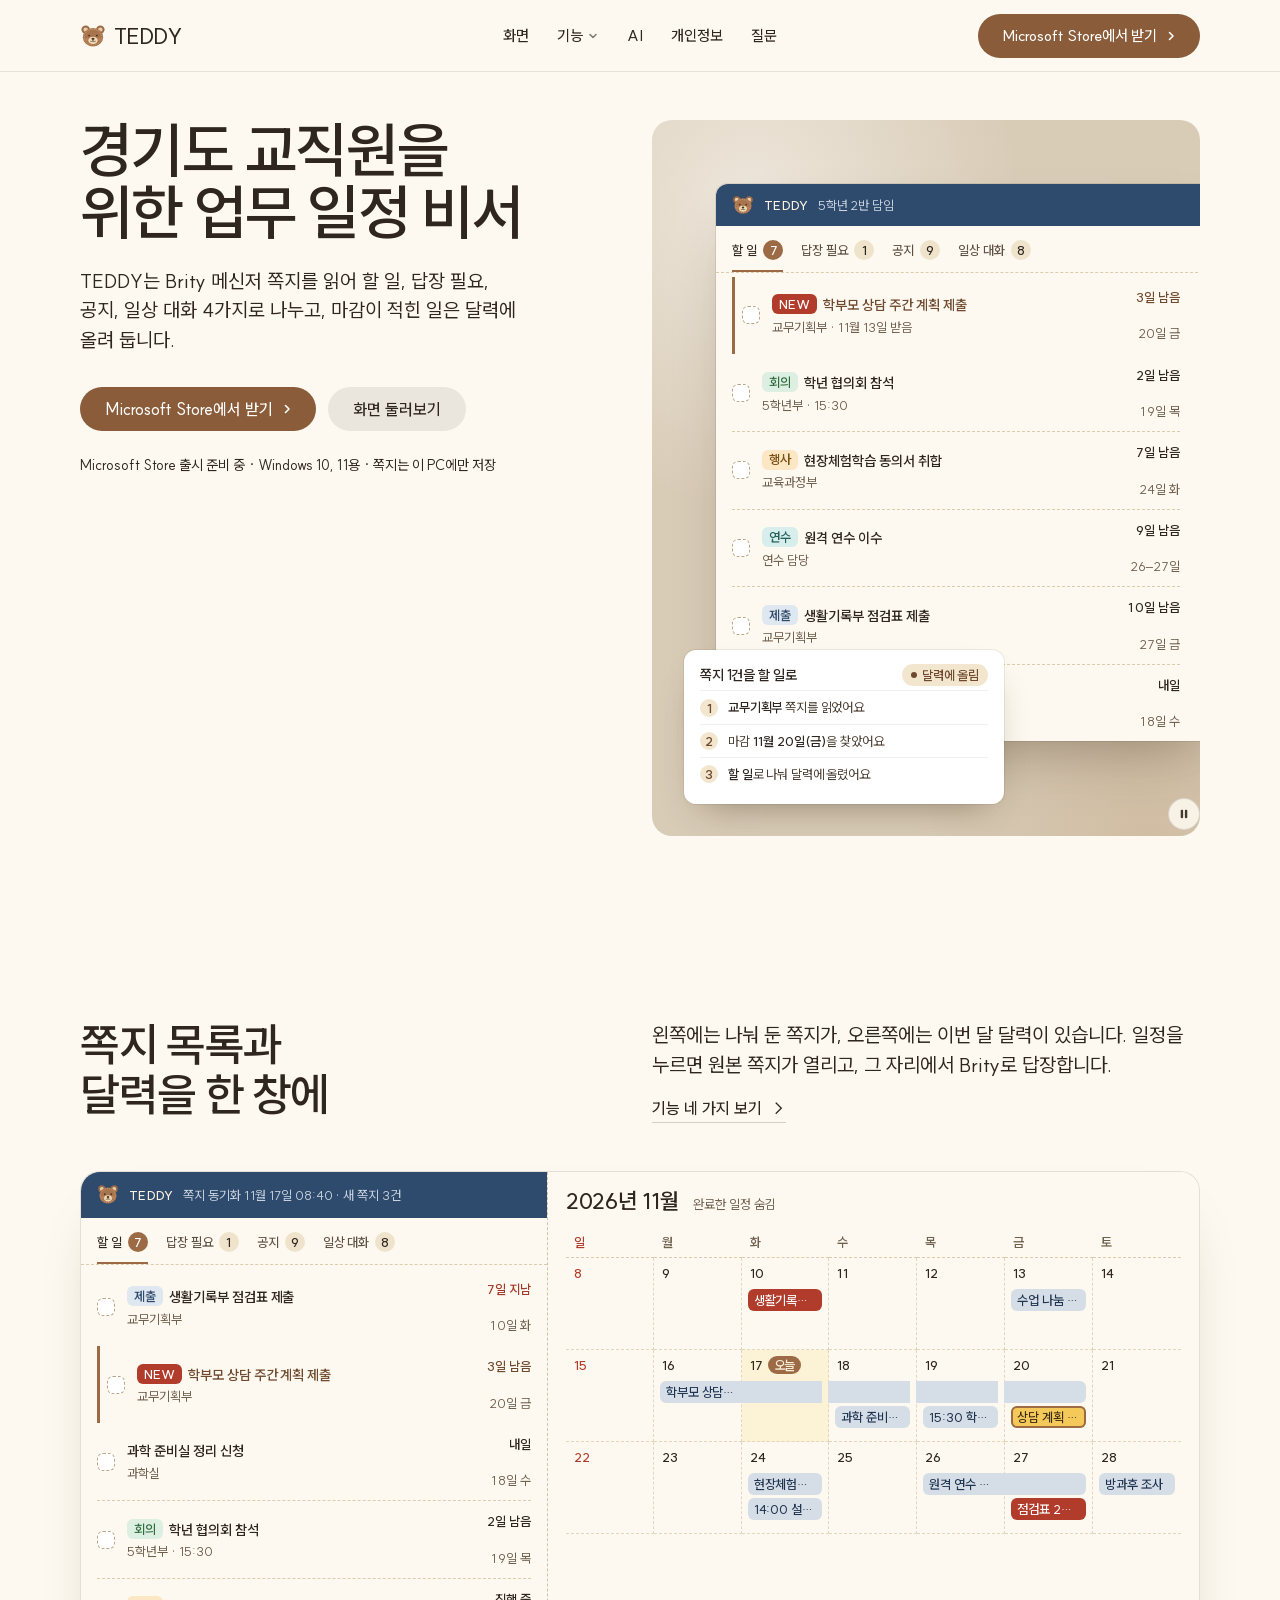
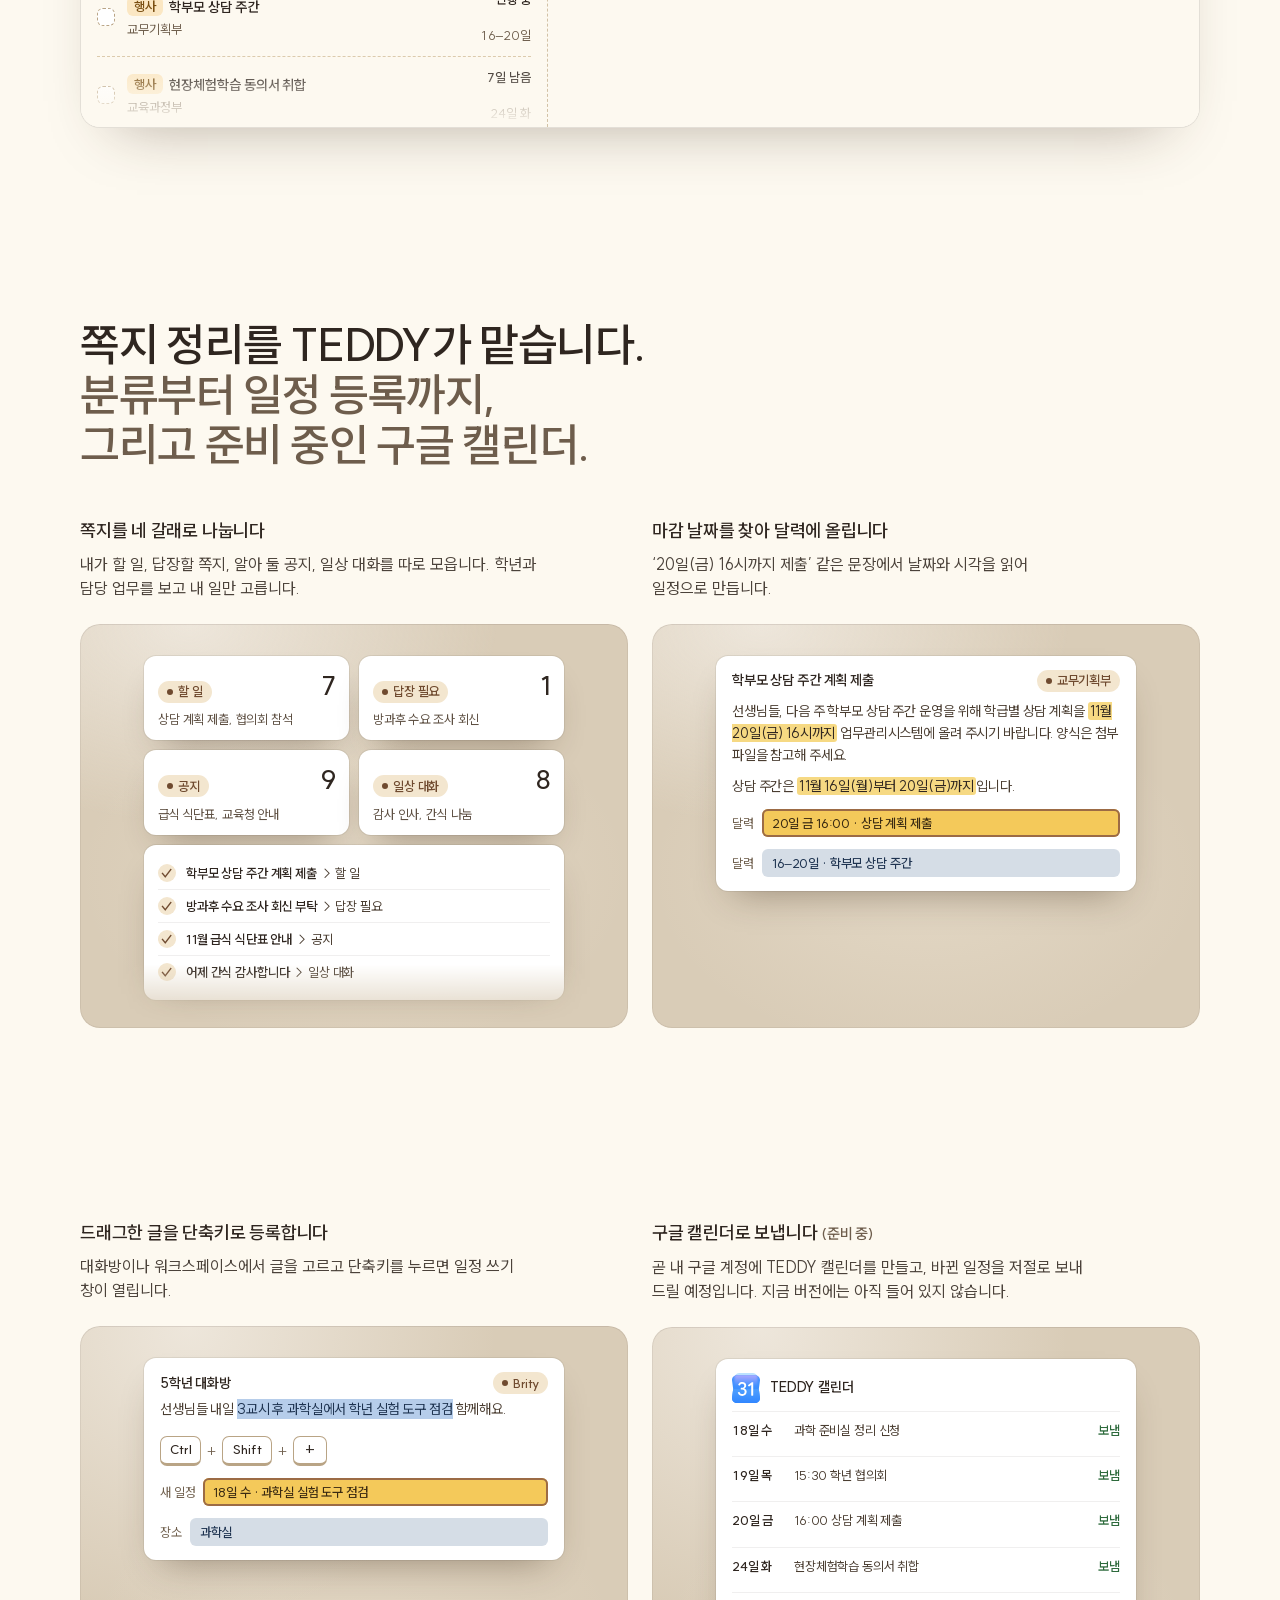
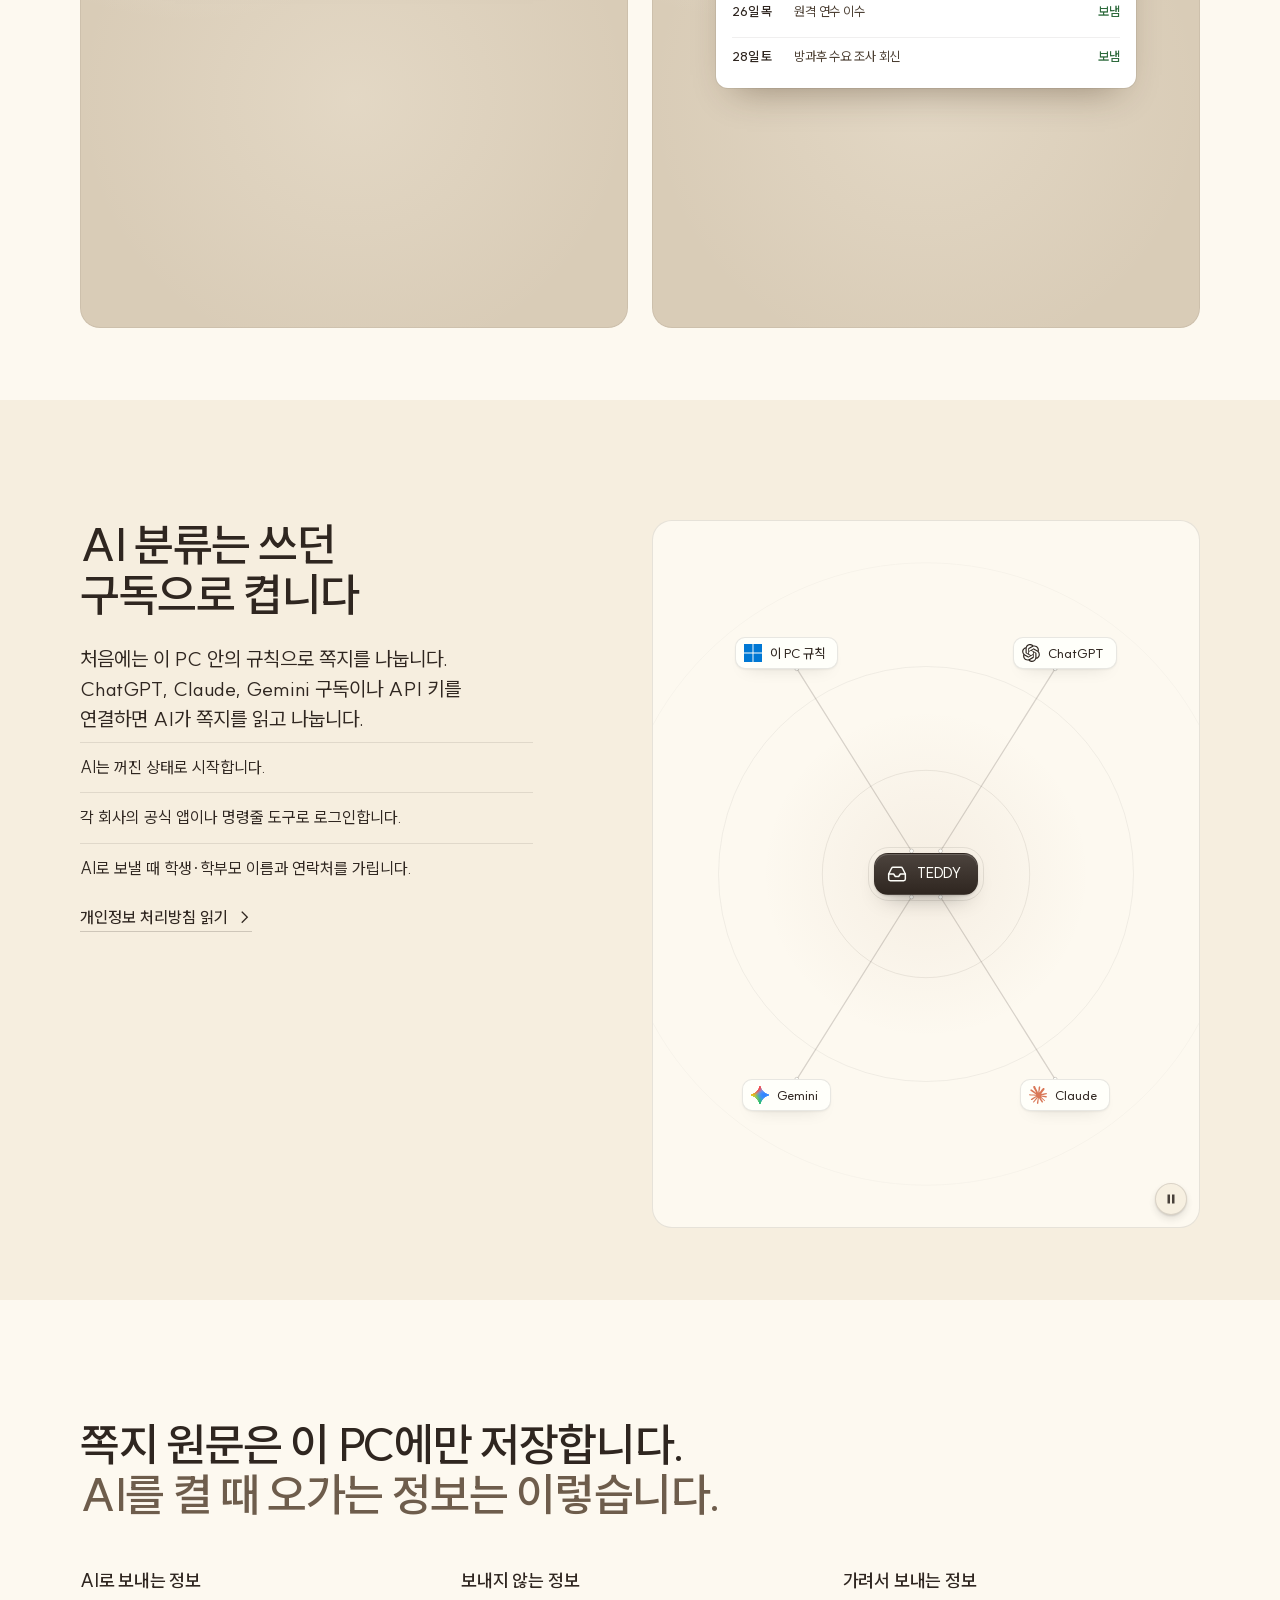
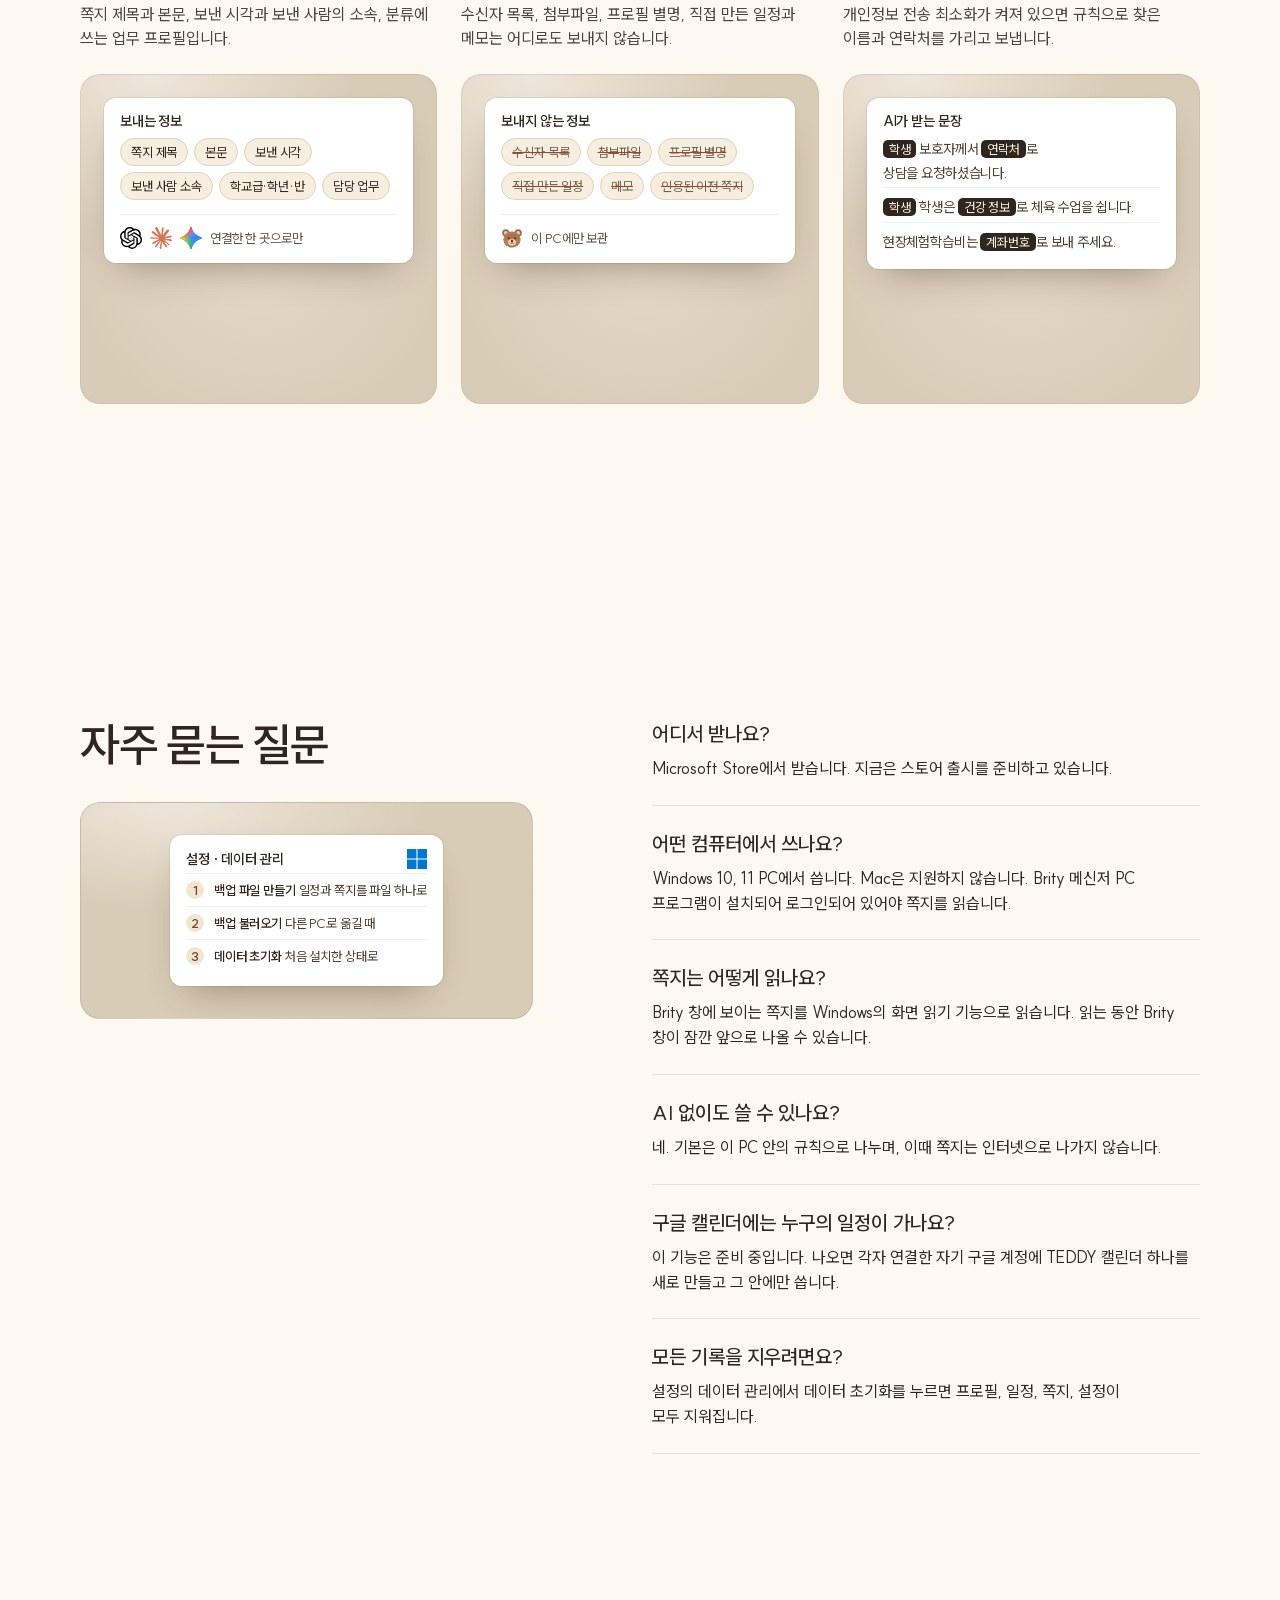
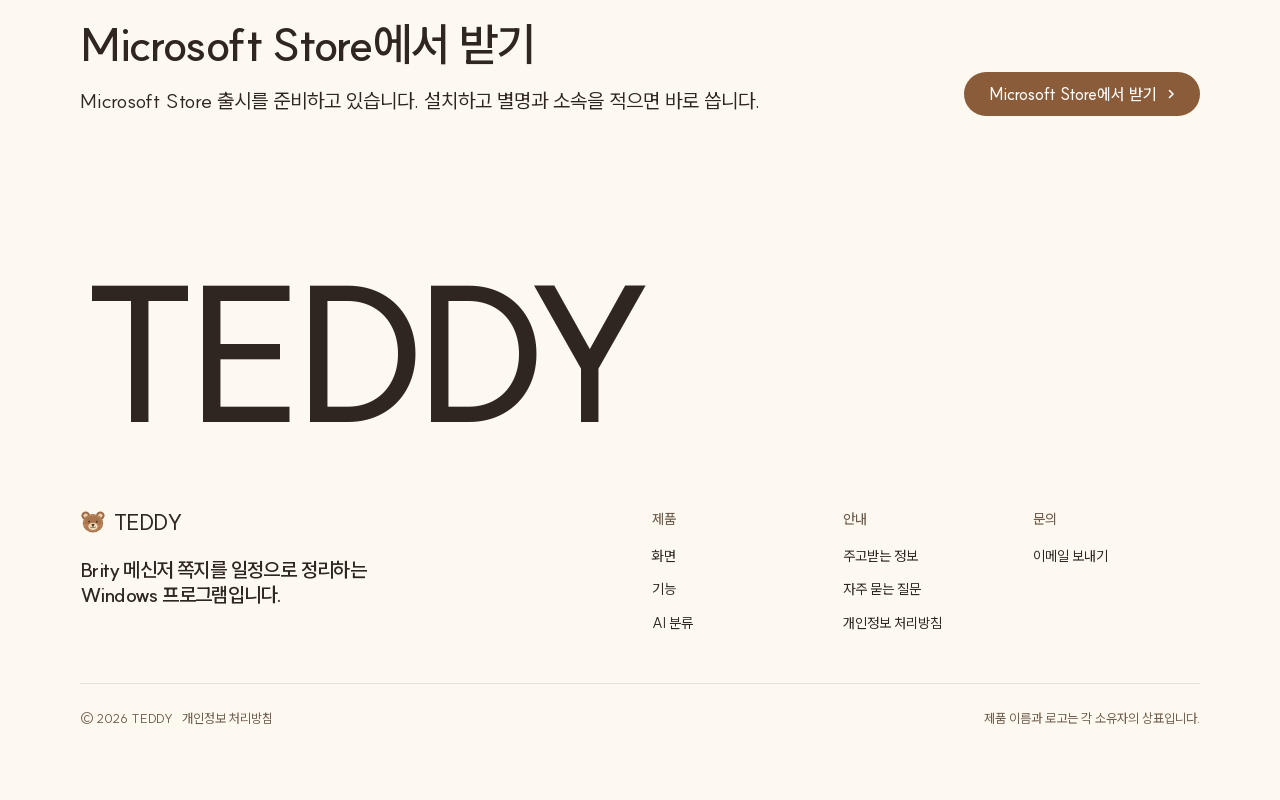
==== index.html @ d0476ce6 "공개 준비: 구글 캘린더는 준비 중으로, 문의 이메일, version.json 0.5.13 Co-Authored-By: Claude Opus 5.5 <noreply@anthropi" ====
<!doctype html>
<html lang="ko" data-type="software" data-radius="soft" data-ground="sand" data-buttons="pill" data-motion>
<head>
<meta charset="utf-8">
<meta name="viewport" content="width=device-width, initial-scale=1, viewport-fit=cover">
<title>TEDDY: 경기도 교직원을 위한 업무 일정 비서</title>
<meta name="description" content="Brity 메신저 쪽지를 읽어 할 일과 마감을 달력에 정리해 주는 Windows 프로그램입니다.">
<meta property="og:type" content="website">
<meta property="og:title" content="TEDDY: 경기도 교직원을 위한 업무 일정 비서">
<meta property="og:description" content="쪽지를 할 일, 답장 필요, 공지, 일상 대화로 나누고 마감을 달력에 올려 둡니다.">
<meta property="og:image" content="share.jpg">
<meta name="twitter:card" content="summary_large_image">
<link rel="icon" href="favicon.svg" type="image/svg+xml">
<meta name="theme-color" content="#fdf9f0">
<!-- <link rel="canonical" href="https://[TEDDY의 도메인]/"> 도메인이 정해지면 넣는다 -->
<meta name="site-kind" content="software">
<meta name="page-type" content="software">
<link rel="preload" href="fonts/SUIT-Variable.woff2" as="font" type="font/woff2" crossorigin>
<link rel="stylesheet" href="assets/system.css">
<link rel="stylesheet" href="assets/ui/cards.css">
<link rel="stylesheet" href="assets/motion/motion.css">
<link rel="stylesheet" href="assets/backgrounds/backgrounds.css">
<link rel="stylesheet" href="assets/layout/layout.css">
<link rel="stylesheet" href="assets/icons/icon.css">
<!-- 색: TEDDY 프로그램의 크림 바탕, 짙은 갈색 글자, 곰돌이 갈색 (start.mjs brand). 글꼴: 프로그램과 같은 SUIT -->
<style>
:root {
  --p-bg: #fdf9f0; --p-surface: #f6eedf; --p-ink: #2f2620; --p-muted: #6e5d4c;
  --p-accent: #9c6b45; --p-accent-ink: #ffffff; --p-action: #8a5c39; --p-action-ink: #ffffff;
  --p-inv-bg: #2f2620; --p-inv-surface: #3b322c; --p-inv-ink: #fdf9f0; --p-inv-muted: #c4b7a6;
  --p-inv-accent: #e3b98d; --p-inv-accent-ink: #2f2620; --p-inv-action: #e3b98d; --p-inv-action-ink: #2f2620;
  --font-display: "SUIT Variable", "Malgun Gothic", sans-serif;
  --font-text: "SUIT Variable", "Malgun Gothic", sans-serif;
  --font-mono: "SUIT Variable", "Malgun Gothic", sans-serif;
  --display-weight: 600;
  --display-tracking: -0.03em;
  --display-tracking-xl: -0.035em;
}
</style>
<link rel="stylesheet" href="assets/ui/base.css">
<link rel="stylesheet" href="assets/diagrams/diagram.css">
<link rel="stylesheet" href="assets/moments/line-carries-colour/moment.css">
<link rel="stylesheet" href="site.css">
<script>document.documentElement.classList.add('m-enter');setTimeout(()=>document.documentElement.classList.add('m-enter-done'),700)</script>
<script src="assets/backgrounds/backgrounds.js"></script>
<script>document.documentElement.classList.add('mo-js');setTimeout(()=>document.documentElement.classList.add('mo-safe'),2500)</script>
<link rel="modulepreload" href="assets/moments/moments.js">
<link rel="modulepreload" href="assets/moments/lib.js">
<link rel="modulepreload" href="assets/moments/line-carries-colour/moment.js">
</head>
<body>
<!-- type: software
     deal: hero collage, nav nav-centre, close close-word, footer footer-columns, rhythm surface-pairs, buttons pill,
           mark: TEDDY's own bear (the client's logo), ground sand, colours TEDDY's own (start.mjs brand)
     moments: line-carries-colour on #ai (the surface band) -->

<header class="nav nav--centre">
  <div class="wrap nav__bar">
    <a class="skip-link" href="#top">본문으로 건너뛰기</a>
    <a class="nav__logo" href="#top"><img src="bear.svg" alt="" width="30" height="28">TEDDY</a>
    <nav class="nav__links" aria-label="주 메뉴">
      <div class="nav__item"><a class="nav__link" href="#app">화면</a></div>
      <div class="nav__item">
        <a class="nav__link" href="#features">기능 <svg class="chev" viewBox="0 0 12 12" aria-hidden="true"><path d="M3 4.5l3 3 3-3" fill="none" stroke="currentColor" stroke-width="1.5" stroke-linecap="round" stroke-linejoin="round"/></svg></a>
        <div class="nav__menu">
          <div class="wrap grid">
            <div class="menu-col span-3">
              <p class="t-label">쪽지</p>
              <a href="#features">네 갈래로 나누기<span>할 일, 답장 필요, 공지, 일상 대화</span></a>
              <a href="#features">마감을 달력에<span>쪽지 속 날짜와 시각으로</span></a>
            </div>
            <div class="menu-col span-3">
              <p class="t-label">일정</p>
              <a href="#features">드래그해서 등록<span>Ctrl + Shift + + 한 번으로</span></a>
              <a href="#features">구글 캘린더로 보내기<span>준비 중인 기능이에요</span></a>
            </div>
          </div>
        </div>
      </div>
      <div class="nav__item"><a class="nav__link" href="#ai">AI</a></div>
      <div class="nav__item"><a class="nav__link" href="#privacy">개인정보</a></div>
      <div class="nav__item"><a class="nav__link" href="#faq">질문</a></div>
    </nav>
    <div class="nav__actions">
      <a class="btn btn--primary" href="https://apps.microsoft.com/search?query=TEDDY">Microsoft Store에서 받기</a>
    </div>
    <button class="nav__toggle" type="button" aria-expanded="false" aria-label="메뉴">
      <svg width="18" height="18" viewBox="0 0 18 18" aria-hidden="true"><path d="M2 5h14M2 13h14" stroke="currentColor" stroke-width="1.6" stroke-linecap="round"/></svg>
    </button>
  </div>
</header>

<main id="top">
  <section class="hero hero--collage" data-enter aria-labelledby="hero-h">
    <div class="wrap"><div class="hero-text grid hero__grid">
      <div class="hero__text span-5">
        <h1 id="hero-h">경기도 교직원을 위한 업무 일정 비서</h1>
        <p class="hero__lead">TEDDY는 Brity 메신저 쪽지를 읽어 할 일, 답장 필요, 공지, 일상 대화 4가지로 나누고, 마감이 적힌 일은 달력에 올려 둡니다.</p>
        <div class="btn-row">
          <a class="btn btn--primary" href="https://apps.microsoft.com/search?query=TEDDY">Microsoft Store에서 받기<svg class="m-arrow" viewBox="0 0 12 12" aria-hidden="true"><path class="m-arrow__stem" d="M1 6h8"/><path class="m-arrow__head" d="M4.5 2.5 8 6l-3.5 3.5"/></svg></a>
          <a class="btn btn--secondary" href="#app">화면 둘러보기</a>
        </div>
        <p class="hero__proof">Microsoft Store 출시 준비 중 · Windows 10, 11용 · 쪽지는 이 PC에만 저장</p>
      </div>
      <div class="hero__art span-6 start-7" role="img" aria-label="TEDDY의 할 일 목록: 쪽지에서 찾은 제출, 회의, 행사 일정이 마감 날짜와 함께 줄지어 있고, 쪽지 한 건이 달력에 올라간 과정이 작은 카드에 보입니다">
        <div class="ly-piece ly-piece--main t-win" aria-hidden="true">
          <div class="t-win__bar"><img width="24" height="23" src="bear.svg" alt=""><b>TEDDY</b><span>5학년 2반 담임</span></div>
          <div class="t-tabs">
            <span class="t-tab is-on">할 일 <i>7</i></span><span class="t-tab">답장 필요 <i>1</i></span><span class="t-tab">공지 <i>9</i></span><span class="t-tab">일상 대화 <i>8</i></span>
          </div>
          <div class="t-list">
            <div class="t-row is-on"><span class="t-check"></span><div><b><span class="t-tag t-tag--new">NEW</span>학부모 상담 주간 계획 제출</b><small>교무기획부 · 11월 13일 받음</small></div><span class="t-due is-soon"><b>3일 남음</b><br>20일 금</span></div>
            <div class="t-row"><span class="t-check"></span><div><b><span class="t-tag t-tag--meet">회의</span>학년 협의회 참석</b><small>5학년부 · 15:30</small></div><span class="t-due"><b>2일 남음</b><br>19일 목</span></div>
            <div class="t-row"><span class="t-check"></span><div><b><span class="t-tag t-tag--event">행사</span>현장체험학습 동의서 취합</b><small>교육과정부</small></div><span class="t-due"><b>7일 남음</b><br>24일 화</span></div>
            <div class="t-row"><span class="t-check"></span><div><b><span class="t-tag t-tag--train">연수</span>원격 연수 이수</b><small>연수 담당</small></div><span class="t-due"><b>9일 남음</b><br>26–27일</span></div>
            <div class="t-row"><span class="t-check"></span><div><b><span class="t-tag t-tag--due">제출</span>생활기록부 점검표 제출</b><small>교무기획부</small></div><span class="t-due"><b>10일 남음</b><br>27일 금</span></div>
            <div class="t-row"><span class="t-check"></span><div><b>과학 준비실 정리 신청</b><small>과학실</small></div><span class="t-due"><b>내일</b><br>18일 수</span></div>
          </div>
        </div>
        <div class="ly-piece ly-piece--note t-card" aria-hidden="true" data-ly-steps="700">
          <div class="t-card__row"><h5>쪽지 1건을 할 일로</h5><span class="t-chip" data-step data-step-at="4">달력에 올림</span></div>
          <div class="t-line" data-step><i>1</i><span><b>교무기획부</b> 쪽지를 읽었어요</span></div>
          <div class="t-line" data-step><i>2</i><span>마감 <b>11월 20일(금)</b>을 찾았어요</span></div>
          <div class="t-line" data-step><i>3</i><span><b>할 일</b>로 나눠 달력에 올렸어요</span></div>
        </div>
      </div>
    </div></div>
  </section>

  <section class="section" id="app" aria-labelledby="app-h">
    <div class="wrap">
      <div class="grid">
        <div class="span-5"><h2 id="app-h">쪽지 목록과 달력을 한 창에</h2></div>
        <div class="span-6 start-7 stack-4">
          <p class="t-lead">왼쪽에는 나눠 둔 쪽지가, 오른쪽에는 이번 달 달력이 있습니다. 일정을 누르면 원본 쪽지가 열리고, 그 자리에서 Brity로 답장합니다.</p>
          <a class="link" href="#features">기능 네 가지 보기</a>
        </div>
      </div>
      <div class="ui app fill" role="img" aria-label="TEDDY 창: 왼쪽에 할 일 목록, 오른쪽에 2026년 11월 달력과 그 위의 일정들">
        <div class="app__pane app__pane--list">
          <div class="t-win ui ui-teddy">
            <div class="t-win__bar"><img loading="lazy" width="24" height="23" src="bear.svg" alt=""><b>TEDDY</b><span>쪽지 동기화 11월 17일 08:40 · 새 쪽지 3건</span></div>
            <div class="t-tabs"><span class="t-tab is-on">할 일 <i>7</i></span><span class="t-tab">답장 필요 <i>1</i></span><span class="t-tab">공지 <i>9</i></span><span class="t-tab">일상 대화 <i>8</i></span></div>
            <div class="t-list">
              <div class="t-row"><span class="t-check"></span><div><b><span class="t-tag t-tag--due">제출</span>생활기록부 점검표 제출</b><small>교무기획부</small></div><span class="t-due is-soon"><b>7일 지남</b><br>10일 화</span></div>
              <div class="t-row is-on"><span class="t-check"></span><div><b><span class="t-tag t-tag--new">NEW</span>학부모 상담 주간 계획 제출</b><small>교무기획부</small></div><span class="t-due is-soon"><b>3일 남음</b><br>20일 금</span></div>
              <div class="t-row"><span class="t-check"></span><div><b>과학 준비실 정리 신청</b><small>과학실</small></div><span class="t-due"><b>내일</b><br>18일 수</span></div>
              <div class="t-row"><span class="t-check"></span><div><b><span class="t-tag t-tag--meet">회의</span>학년 협의회 참석</b><small>5학년부 · 15:30</small></div><span class="t-due"><b>2일 남음</b><br>19일 목</span></div>
              <div class="t-row"><span class="t-check"></span><div><b><span class="t-tag t-tag--event">행사</span>학부모 상담 주간</b><small>교무기획부</small></div><span class="t-due"><b>진행 중</b><br>16–20일</span></div>
              <div class="t-row"><span class="t-check"></span><div><b><span class="t-tag t-tag--event">행사</span>현장체험학습 동의서 취합</b><small>교육과정부</small></div><span class="t-due"><b>7일 남음</b><br>24일 화</span></div>
              <div class="t-row"><span class="t-check"></span><div><b><span class="t-tag t-tag--train">연수</span>원격 연수 이수</b><small>연수 담당</small></div><span class="t-due"><b>9일 남음</b><br>26–27일</span></div>
              <div class="t-row"><span class="t-check"></span><div><b><span class="t-tag t-tag--meet">회의</span>교육과정 설명회</b><small>교육과정부 · 14:00</small></div><span class="t-due"><b>7일 남음</b><br>24일 화</span></div>
              <div class="t-row"><span class="t-check"></span><div><b><span class="t-tag t-tag--due">제출</span>방과후 수요 조사 회신</b><small>방과후 담당</small></div><span class="t-due"><b>11일 남음</b><br>28일 토</span></div>
            </div>
          </div>
        </div>
        <div class="app__pane app__pane--open">
          <div class="t-win ui ui-teddy">
            <div class="t-cal">
              <div class="t-cal__head"><b>2026년 11월</b><span>완료한 일정 숨김</span></div>
              <div class="t-cal__dow"><span>일</span><span>월</span><span>화</span><span>수</span><span>목</span><span>금</span><span>토</span></div>
              <div class="t-cal__grid">
                <div class="sun"><span class="n">8</span></div>
                <div><span class="n">9</span></div>
                <div><span class="n">10</span><span class="t-ev t-ev--imp">생활기록부 점검표</span></div>
                <div><span class="n">11</span></div>
                <div><span class="n">12</span></div>
                <div><span class="n">13</span><span class="t-ev">수업 나눔 협의</span></div>
                <div><span class="n">14</span></div>
                <div class="sun"><span class="n">15</span></div>
                <div><span class="n">16</span><span class="t-ev t-ev--span">학부모 상담 주간</span></div>
                <div class="today"><span class="n">17</span><span class="t-ev t-ev--cont">&nbsp;</span></div>
                <div><span class="n">18</span><span class="t-ev t-ev--cont">&nbsp;</span><span class="t-ev">과학 준비실 정리</span></div>
                <div><span class="n">19</span><span class="t-ev t-ev--cont">&nbsp;</span><span class="t-ev">15:30 학년 협의회</span></div>
                <div><span class="n">20</span><span class="t-ev t-ev--end">&nbsp;</span><span class="t-ev t-ev--sel">상담 계획 제출</span></div>
                <div><span class="n">21</span></div>
                <div class="sun"><span class="n">22</span></div>
                <div><span class="n">23</span></div>
                <div><span class="n">24</span><span class="t-ev">현장체험학습 동의서</span><span class="t-ev">14:00 설명회</span></div>
                <div><span class="n">25</span></div>
                <div><span class="n">26</span><span class="t-ev t-ev--span">원격 연수 이수</span></div>
                <div><span class="n">27</span><span class="t-ev t-ev--end">&nbsp;</span><span class="t-ev t-ev--imp">점검표 2차 제출</span></div>
                <div><span class="n">28</span><span class="t-ev">방과후 조사</span></div>
                
              </div>
            </div>
          </div>
        </div>
      </div>
    </div>
  </section>

  <section class="section g2" id="features" aria-labelledby="features-h">
    <div class="wrap">
      <div class="group">
        <div class="section-head">
          <h2 id="features-h">쪽지 정리를 TEDDY가 맡습니다. <span class="muted">분류부터 일정 등록까지, 그리고 준비 중인 구글 캘린더.</span></h2>
        </div>
        <div class="grid">
          <article class="card card--row card--open span-6 m-nolift">
            <h3>쪽지를 네 갈래로 나눕니다</h3>
            <p>내가 할 일, 답장할 쪽지, 알아 둘 공지, 일상 대화를 따로 모읍니다. 학년과 담당 업무를 보고 내 일만 고릅니다.</p>
            <div class="panel" role="img" aria-label="할 일 7건, 답장 필요 1건, 공지 9건, 일상 대화 8건으로 나뉜 쪽지">
              <div class="stage stage--fade-b"><div class="at-rise fit" aria-hidden="true">
                <div class="f-sort ui ui-teddy">
                  <div class="t-card"><div class="f-count"><span class="t-chip">할 일</span><b>7</b></div><p>상담 계획 제출, 협의회 참석</p></div>
                  <div class="t-card"><div class="f-count"><span class="t-chip">답장 필요</span><b>1</b></div><p>방과후 수요 조사 회신</p></div>
                  <div class="t-card"><div class="f-count"><span class="t-chip">공지</span><b>9</b></div><p>급식 식단표, 교육청 안내</p></div>
                  <div class="t-card"><div class="f-count"><span class="t-chip">일상 대화</span><b>8</b></div><p>감사 인사, 간식 나눔</p></div>
                  <div class="t-card f-wide"><div class="t-line"><i>✓</i><span><b>학부모 상담 주간 계획 제출</b> → 할 일</span></div><div class="t-line"><i>✓</i><span><b>방과후 수요 조사 회신 부탁</b> → 답장 필요</span></div><div class="t-line"><i>✓</i><span><b>11월 급식 식단표 안내</b> → 공지</span></div><div class="t-line"><i>✓</i><span><b>어제 간식 감사합니다</b> → 일상 대화</span></div></div>
                </div>
              </div></div>
            </div>
          </article>
          <article class="card card--row card--open span-6 m-nolift">
            <h3>마감 날짜를 찾아 달력에 올립니다</h3>
            <p>‘20일(금) 16시까지 제출’ 같은 문장에서 날짜와 시각을 읽어 일정으로 만듭니다.</p>
            <div class="panel" role="img" aria-label="쪽지 속 '11월 20일(금) 16시까지'가 표시되고, 같은 날짜의 일정으로 달력에 올라간 모습">
              <div class="stage stage--fade-b"><div class="at-rise fit" aria-hidden="true">
                <div class="t-card f-msg ui ui-teddy">
                  <div class="t-card__row"><h5>학부모 상담 주간 계획 제출</h5><span class="t-chip">교무기획부</span></div>
                  <p>선생님들, 다음 주 학부모 상담 주간 운영을 위해 학급별 상담 계획을 <mark>11월 20일(금) 16시까지</mark> 업무관리시스템에 올려 주시기 바랍니다. 양식은 첨부 파일을 참고해 주세요.</p>
                  <p>상담 주간은 <mark>11월 16일(월)부터 20일(금)까지</mark>입니다.</p>
                  <div class="f-arrow"><span>달력</span><span class="t-ev t-ev--sel">20일 금 16:00 · 상담 계획 제출</span></div>
                  <div class="f-arrow"><span>달력</span><span class="t-ev">16–20일 · 학부모 상담 주간</span></div>
                </div>
              </div></div>
            </div>
          </article>
        </div>
      </div>
      <div class="grid">
        <article class="card card--row card--open span-6 m-nolift">
          <h3>드래그한 글을 단축키로 등록합니다</h3>
          <p>대화방이나 워크스페이스에서 글을 고르고 단축키를 누르면 일정 쓰기 창이 열립니다.</p>
          <div class="panel" role="img" aria-label="Brity 대화방의 글을 드래그한 뒤 Ctrl, Shift, 더하기 키를 누르는 모습">
            <div class="stage stage--fade-b"><div class="at-rise fit" aria-hidden="true">
              <div class="t-card ui ui-teddy">
                <div class="t-card__row"><h5>5학년 대화방</h5><span class="t-chip">Brity</span></div>
                <p class="f-sel">선생님들 내일 <span>3교시 후 과학실에서 학년 실험 도구 점검</span> 함께해요.</p>
                <div class="f-keys"><kbd>Ctrl</kbd>+<kbd>Shift</kbd>+<kbd>+</kbd></div>
                <div class="f-arrow"><span>새 일정</span><span class="t-ev t-ev--sel">18일 수 · 과학실 실험 도구 점검</span></div>
                <div class="f-arrow"><span>장소</span><span class="t-ev">과학실</span></div>
              </div>
            </div></div>
          </div>
        </article>
        <article class="card card--row card--open span-6 m-nolift">
          <h3>구글 캘린더로 보냅니다 <small class="muted">(준비 중)</small></h3>
          <p>곧 내 구글 계정에 TEDDY 캘린더를 만들고, 바뀐 일정을 저절로 보내 드릴 예정입니다. 지금 버전에는 아직 들어 있지 않습니다.</p>
          <div class="panel" role="img" aria-label="구글 캘린더의 TEDDY 캘린더로 일정 세 건이 보내진 모습">
            <div class="stage stage--fade-b"><div class="at-rise fit" aria-hidden="true">
              <div class="t-card f-gcal ui ui-teddy">
                <div class="f-gcal__head"><img loading="lazy" width="24" height="24" data-icon="google-calendar" src="assets/icons/google-calendar.svg" alt=""><b>TEDDY 캘린더</b></div>
                <div class="f-gcal__ev"><time>18일 수</time><span>과학 준비실 정리 신청</span><em>보냄</em></div>
                <div class="f-gcal__ev"><time>19일 목</time><span>15:30 학년 협의회</span><em>보냄</em></div>
                <div class="f-gcal__ev"><time>20일 금</time><span>16:00 상담 계획 제출</span><em>보냄</em></div>
                <div class="f-gcal__ev"><time>24일 화</time><span>현장체험학습 동의서 취합</span><em>보냄</em></div>
                <div class="f-gcal__ev"><time>26일 목</time><span>원격 연수 이수</span><em>보냄</em></div>
                <div class="f-gcal__ev"><time>28일 토</time><span>방과후 수요 조사 회신</span><em>보냄</em></div>
              </div>
            </div></div>
          </div>
        </article>
      </div>
    </div>
  </section>

  <section class="section ground-surface" id="ai" data-moment="line-carries-colour" data-moment-opts='{"from": "base"}' aria-labelledby="ai-h">
    <div class="wrap">
      <div class="grid">
        <div class="span-5 stack-5">
          <h2 id="ai-h">AI 분류는 쓰던 구독으로 켭니다</h2>
          <p class="t-lead">처음에는 이 PC 안의 규칙으로 쪽지를 나눕니다. ChatGPT, Claude, Gemini 구독이나 API 키를 연결하면 AI가 쪽지를 읽고 나눕니다.</p>
          <ul class="ai-facts">
            <li>AI는 꺼진 상태로 시작합니다.</li>
            <li>각 회사의 공식 앱이나 명령줄 도구로 로그인합니다.</li>
            <li>AI로 보낼 때 학생·학부모 이름과 연락처를 가립니다.</li>
          </ul>
          <a class="link" href="privacy.html">개인정보 처리방침 읽기</a>
        </div>
        <div class="frame frame--split span-6 start-7" data-visual>
          <div class="dg" data-diagram><script type="application/json">{"layout": "hub", "alt": "TEDDY가 ChatGPT, Claude, Gemini 가운데 연결한 곳으로 쪽지를 보내 분류하고, 연결이 없으면 이 PC의 규칙으로 분류합니다.", "center": {"label": "TEDDY", "icon": "ui:inbox"}, "spokes": [{"label": "ChatGPT", "icon": "openai"}, {"label": "Claude", "icon": "claude"}, {"label": "Gemini", "icon": "gemini"}, {"label": "이 PC 규칙", "icon": "windows"}]}</script></div>
        </div>
      </div>
    </div>
  </section>

  <section class="section" id="privacy" aria-labelledby="privacy-h">
    <div class="wrap">
      <div class="section-head">
        <h2 id="privacy-h">쪽지 원문은 이 PC에만 저장합니다. <span class="muted">AI를 켤 때 오가는 정보는 이렇습니다.</span></h2>
      </div>
      <div class="grid">
        <article class="card card--row card--open span-4 m-nolift">
          <h3>AI로 보내는 정보</h3>
          <p>쪽지 제목과 본문, 보낸 시각과 보낸 사람의 소속, 분류에 쓰는 업무 프로필입니다.</p>
          <div class="panel" role="img" aria-label="AI로 보내는 정보: 쪽지 제목, 본문, 보낸 시각, 소속, 업무 프로필">
            <div class="stage stage--fade-b"><div class="at-rise fit" aria-hidden="true">
              <div class="t-card ui ui-teddy"><h5>보내는 정보</h5><div class="p-chips"><span>쪽지 제목</span><span>본문</span><span>보낸 시각</span><span>보낸 사람 소속</span><span>학교급·학년·반</span><span>담당 업무</span></div>
                <div class="p-dest"><img loading="lazy" width="24" height="24" data-icon="openai" src="assets/icons/openai.svg" alt=""><img loading="lazy" width="24" height="24" data-icon="claude" src="assets/icons/claude.svg" alt=""><img loading="lazy" width="24" height="24" data-icon="gemini" src="assets/icons/gemini.svg" alt=""><span>연결한 한 곳으로만</span></div></div>
            </div></div>
          </div>
        </article>
        <article class="card card--row card--open span-4 m-nolift">
          <h3>보내지 않는 정보</h3>
          <p>수신자 목록, 첨부파일, 프로필 별명, 직접 만든 일정과 메모는 어디로도 보내지 않습니다.</p>
          <div class="panel" role="img" aria-label="보내지 않는 정보: 수신자 목록, 첨부파일, 별명, 직접 만든 일정과 메모">
            <div class="stage stage--fade-b"><div class="at-rise fit" aria-hidden="true">
              <div class="t-card ui ui-teddy"><h5>보내지 않는 정보</h5><div class="p-chips p-chips--no"><span>수신자 목록</span><span>첨부파일</span><span>프로필 별명</span><span>직접 만든 일정</span><span>메모</span><span>인용된 이전 쪽지</span></div>
                <div class="p-dest"><img loading="lazy" width="24" height="23" src="bear.svg" alt=""><span>이 PC에만 보관</span></div></div>
            </div></div>
          </div>
        </article>
        <article class="card card--row card--open span-4 m-nolift">
          <h3>가려서 보내는 정보</h3>
          <p>개인정보 전송 최소화가 켜져 있으면 규칙으로 찾은 이름과 연락처를 가리고 보냅니다.</p>
          <div class="panel" role="img" aria-label="가린 예: 학생 이름과 전화번호가 가려진 문장">
            <div class="stage stage--fade-b"><div class="at-rise fit" aria-hidden="true">
              <div class="t-card ui ui-teddy"><h5>AI가 받는 문장</h5><p class="p-mask"><s>학생</s> 보호자께서 <s>연락처</s>로 상담을 요청하셨습니다.</p><p class="p-mask"><s>학생</s> 학생은 <s>건강 정보</s>로 체육 수업을 쉽니다.</p><p class="p-mask">현장체험학습비는 <s>계좌번호</s>로 보내 주세요.</p></div>
            </div></div>
          </div>
        </article>
      </div>
    </div>
  </section>

  <section class="section" id="faq" aria-labelledby="faq-h">
    <div class="wrap">
      <div class="grid">
        <div class="span-5 stack-6">
          <h2 id="faq-h">자주 묻는 질문</h2>
          <div class="frame faq__art" role="img" aria-label="TEDDY 설정의 데이터 관리 화면: 백업 파일 만들기, 백업 불러오기, 데이터 초기화">
            <div class="t-card faq__card ui ui-teddy" aria-hidden="true">
              <div class="t-card__row"><h5>설정 · 데이터 관리</h5><img loading="lazy" src="assets/icons/windows.svg" alt="" width="20" height="20"></div>
              <div class="t-line"><i>1</i><span><b>백업 파일 만들기</b> 일정과 쪽지를 파일 하나로</span></div>
              <div class="t-line"><i>2</i><span><b>백업 불러오기</b> 다른 PC로 옮길 때</span></div>
              <div class="t-line"><i>3</i><span><b>데이터 초기화</b> 처음 설치한 상태로</span></div>
            </div>
          </div>
        </div>
        <div class="faq span-6 start-7">
          <div class="faq__item"><h3>어디서 받나요?</h3><p>Microsoft Store에서 받습니다. 지금은 스토어 출시를 준비하고 있습니다.</p></div>
          <div class="faq__item"><h3>어떤 컴퓨터에서 쓰나요?</h3><p>Windows 10, 11 PC에서 씁니다. Mac은 지원하지 않습니다. Brity 메신저 PC 프로그램이 설치되어 로그인되어 있어야 쪽지를 읽습니다.</p></div>
          <div class="faq__item"><h3>쪽지는 어떻게 읽나요?</h3><p>Brity 창에 보이는 쪽지를 Windows의 화면 읽기 기능으로 읽습니다. 읽는 동안 Brity 창이 잠깐 앞으로 나올 수 있습니다.</p></div>
          <div class="faq__item"><h3>AI 없이도 쓸 수 있나요?</h3><p>네. 기본은 이 PC 안의 규칙으로 나누며, 이때 쪽지는 인터넷으로 나가지 않습니다.</p></div>
          <div class="faq__item"><h3>구글 캘린더에는 누구의 일정이 가나요?</h3><p>이 기능은 준비 중입니다. 나오면 각자 연결한 자기 구글 계정에 TEDDY 캘린더 하나를 새로 만들고 그 안에만 씁니다.</p></div>
          <div class="faq__item"><h3>모든 기록을 지우려면요?</h3><p>설정의 데이터 관리에서 데이터 초기화를 누르면 프로필, 일정, 쪽지, 설정이 모두 지워집니다.</p></div>
        </div>
      </div>
    </div>
  </section>
</main>

<footer class="footer closing g2m" id="contact" aria-labelledby="close-h">
  <div class="wrap">
    <div class="closing__cta close--word">
      <div class="section-head--split">
        <div><h2 id="close-h">Microsoft Store에서 받기</h2><p class="t-lead">Microsoft Store 출시를 준비하고 있습니다. 설치하고 별명과 소속을 적으면 바로 씁니다.</p></div>
        <a class="btn btn--primary" href="https://apps.microsoft.com/search?query=TEDDY">Microsoft Store에서 받기<svg class="m-arrow" viewBox="0 0 12 12" aria-hidden="true"><path class="m-arrow__stem" d="M1 6h8"/><path class="m-arrow__head" d="M4.5 2.5 8 6l-3.5 3.5"/></svg></a>
      </div>
      <p class="close__word" aria-hidden="true">TEDDY</p>
    </div>
    <div class="closing__links">
      <div class="grid">
        <div class="span-4 stack-4">
          <a class="nav__logo" href="#top"><img loading="lazy" src="bear.svg" alt="" width="30" height="28">TEDDY</a>
          <p class="footer__lede">Brity 메신저 쪽지를 일정으로 정리하는 Windows 프로그램입니다.</p>
        </div>
        <div class="span-2 start-7 footer__col"><h3>제품</h3><ul><li><a href="#app">화면</a></li><li><a href="#features">기능</a></li><li><a href="#ai">AI 분류</a></li></ul></div>
        <div class="span-2 footer__col"><h3>안내</h3><ul><li><a href="#privacy">주고받는 정보</a></li><li><a href="#faq">자주 묻는 질문</a></li><li><a href="privacy.html">개인정보 처리방침</a></li></ul></div>
        <div class="span-2 footer__col"><h3>문의</h3><ul><li><a href="mailto:shinslab8@gmail.com">이메일 보내기</a></li></ul></div>
      </div>
      <div class="footer__legal">
        <span>&copy; 2026 TEDDY &nbsp; <a href="privacy.html">개인정보 처리방침</a></span>
        <span>제품 이름과 로고는 각 소유자의 상표입니다.</span>
      </div>
    </div>
  </div>
</footer>

<nav class="actionbar" aria-label="빠른 실행">
  <a class="btn btn--primary" href="https://apps.microsoft.com/search?query=TEDDY">Microsoft Store에서 받기</a>
</nav>

<script type="module" src="assets/system.js"></script>
<script type="module" src="assets/motion/motion.js"></script>
<script type="module" src="assets/layout/layout.js"></script>
<script type="module" src="assets/diagrams/mount.js"></script>
</body>
</html>
---- assets/system.css ----
/*
  taste-skill system.css - the one system for the page. Link it first, then assets/ui/cards.css (the
  feature card, its panel and the fragment placements), then set the palette (--p-*), the fonts and
  the radius set on :root in the page (node scripts/start.mjs prints that block).
  Do not add a second grid, spacing scale, type scale, radius scale, button or card style.
*/

/* ---------------------------------------------------------------- tokens */
:root {
  /* palette (hex only; fx.js reads --bg --surface --ink --muted --accent --accent-ink) */
  --p-bg: #ffffff;
  --p-surface: #f4f4f4;
  --p-ink: #111111;
  --p-muted: #6b6b6b;
  --p-accent: #1a4be0;
  --p-accent-ink: #ffffff;
  --p-action: #1a4be0;      /* buttons, links, focus: the accent, or the ink when the accent is too pale */
  --p-action-ink: #ffffff;
  --p-inv-bg: #111111;
  --p-inv-surface: #1c1c1c;
  --p-inv-ink: #f4f4f4;
  --p-inv-muted: #a3a3a3;
  --p-inv-accent: #ffffff;
  --p-inv-accent-ink: #111111;
  --p-inv-action: #ffffff;
  --p-inv-action-ink: #111111;
  /* the lit ground behind UI and in the closing band (references/cards.md), one per page, tech pages only
     (none on kind other, which is flat): <html data-ground="sand|sky|sage|painting">. system.js gives it to every ground
     that holds UI, on light and dark pages alike; --hue on one panel changes only its accent */
  --ground-bg: #d9ccb7; --ground-surface: #e9e0d2; --ground-ink: #2a2622; --ground-muted: #5a534a; --ground-accent: #a8794a;

  /* fonts */
  --font-display: system-ui, -apple-system, "Segoe UI", sans-serif;
  --font-text: system-ui, -apple-system, "Segoe UI", sans-serif;
  --font-mono: ui-monospace, "SFMono-Regular", Menlo, Consolas, monospace;
  --display-weight: 400;    /* headlines 400; 500 on a tech page (software, gaming, hardware) */
  --display-tracking: -0.025em;

  /* the page rhythm (references/layout-v4.md): one section per screen. The header is fixed and
     --nav tall; every section is padded --padt above and --padb (plus the phone action bar, --bar)
     below, and is exactly one or two screens tall (--h: 1 or 2; --hm on a phone). The hero's words
     start --hgap under the header and its content ends --hpadb above the fold. */
  --nav: 72px;
  --padt: 120px;
  --padb: 72px;
  --hgap: 48px;
  --hpadb: 64px;
  --bar: 0px;
  /* grid: one .wrap (alias .container) for the header, every section and the footer, the same
     --gut on both sides: 1280 wide at x 80-1360 at 1440, 342 at x 24-366 at 390 */
  --container: 1280px;
  --gut: 80px;
  --pad: var(--gut);
  --gutter: 24px;

  /* spacing: 4/8 scale */
  --s-1: 4px;  --s-2: 8px;  --s-3: 12px; --s-4: 16px; --s-5: 24px;
  --s-6: 32px; --s-7: 48px; --s-8: 64px; --s-9: 96px; --s-10: 128px;
  --section: 40px;      /* only a .section outside main (the kit's demo pages); every main > section and
                           footer.closing take --padt and --padb */
  --section-band: 56px; /* the same for an older footer outside footer.closing */
  --head-gap: 48px;     /* the one heading-to-content gap, 32 on a phone (layout.css reads it as --ly-head-gap) */
  --card-pad: 16px;     /* card padding (cards.css sets its own for cards with a panel) */
  --card-gap: 16px;     /* gap between cards */

  /* type scale (the only sizes on the page) */
  --t-label: 13px;
  --t-small: 14px;
  --t-body: 16px;
  --t-lead: 18px;
  --t-card: 18px;
  --t-h3: 24px;
  /* straight lines from the phone size at 390 to the desktop size at 1440 (system.md's table) */
  --t-h2: clamp(30px, 1.72vw + 23.3px, 48px);
  --t-h1: clamp(38px, 3.24vw + 25.4px, 72px);
  /* a big number stays a step under the h2 (VI-11): 38 at 1440, 28 at 390, so it never reads as a
     section heading; a stats row and a price set their own, smaller still */
  --t-stat: clamp(28px, .952vw + 24.29px, 38px);

  /* radius: one scale (soft by default; data-radius on <html> switches it) */
  --r-sm: 8px;  --r-md: 12px; --r-lg: 20px; --r-btn: 8px;

  /* controls (fixed here; a page never adds its own) */
  --btn-h: 44px;
  --btn-h-sm: 36px;
  --nav-h: var(--nav);  /* the older name, kept for the kit's files */
  --icon: 16px;         /* small icons: socials, menu chevrons, mono brand marks */

  /* motion: the one UI ease-out (motion.css --m-ease and ui/base.css --u-ease read it; references/motion.md) */
  --ease: cubic-bezier(.2, .8, .2, 1);
  --dur: 180ms;
}
html[data-radius="sharp"] { --r-sm: 4px; --r-md: 6px;  --r-lg: 8px;  --r-btn: 4px; }
html[data-radius="soft"]  { --r-sm: 8px; --r-md: 12px; --r-lg: 20px; --r-btn: 8px; }
html[data-radius="round"] { --r-sm: 10px; --r-md: 16px; --r-lg: 24px; --r-btn: 999px; }
/* the four lit grounds (references/cards.md); sand is the default above. painting goes with
   painterly-landscape (x.ai's daylight sky over olive hills) */
html[data-ground="sky"]      { --ground-bg: #c6d3df; --ground-surface: #d6e0e9; --ground-ink: #25303a; --ground-muted: #4d5964; --ground-accent: #3f6a92; }
html[data-ground="sage"]     { --ground-bg: #cdd6c6; --ground-surface: #dce3d6; --ground-ink: #262d24; --ground-muted: #535b51; --ground-accent: #6c8e63; }
html[data-ground="painting"] { --ground-bg: #79a8d6; --ground-surface: #a6c4e2; --ground-ink: #16212c; --ground-muted: #273949; --ground-accent: #9c9b3c; }
/* cards.css takes its card and panel radii from this scale */
html[data-radius] .card { --c-r: var(--r-lg); }
html[data-radius] .panel { --p-r: var(--r-md); }

/* a phone: the header 56, the sections padded 96 / 48, the hero's words 40 under the header and its
   content ending 24 above the fold, 24 at both sides, 12 between columns */
@media (max-width: 639px) {
  :root { --nav: 56px; --padt: 96px; --padb: 48px; --hgap: 40px; --hpadb: 24px; --gut: 24px; --gutter: 12px; --card-gap: 12px; --head-gap: 32px; }
}
@media (min-width: 640px) {
  :root { --gut: 48px; --section: 48px; --section-band: 72px; --card-pad: 24px; }
}
@media (min-width: 1024px) {
  :root { --gut: 80px; --section: 56px; --section-band: 96px; --card-gap: 24px;
          --t-lead: 20px; --t-card: 20px; --t-h3: 28px; }
  /* a place (and a local service): the 1200 column at x 120-1320 */
  html[data-type="place"] { --gut: 120px; --container: 1200px; }
}
/* a place (VI-06, ST-96, PH-23): its own smaller type (h1 48/53 and 32/37, h2 32/40 and 24/30, titles
   and the sub-line 20 and 18), the Recipe 3 hero's gap under its photograph (40, 24 on a phone),
   square photographs and cards and 2px buttons, whatever data-radius and data-buttons say */
:root[data-type="place"] {
  --hgap: 40px;
  --t-h1: clamp(32px, 1.524vw + 26.06px, 48px);
  --t-h2: clamp(24px, .762vw + 21px, 32px);
  --t-h3: clamp(20px, .381vw + 18.51px, 24px);
  --r-sm: 2px; --r-md: 0px; --r-lg: 0px; --r-btn: 2px;
}
:root[data-type="place"] :is(h1, .t-h1) { line-height: 1.104; }
:root[data-type="place"] :is(h2, .t-h2) { line-height: 1.25; }
@media (max-width: 639px) {
  :root[data-type="place"] { --hgap: 24px; }
  :root[data-type="place"] :is(h1, .t-h1) { line-height: 1.156; }
}

/* ---------------------------------------------------------------- grounds (at most three) */
:root, .ground-base {
  --bg: var(--p-bg); --surface: var(--p-surface); --ink: var(--p-ink); --muted: var(--p-muted);
  --accent: var(--p-accent); --accent-ink: var(--p-accent-ink); --card: var(--p-surface);
  --action: var(--p-action); --action-ink: var(--p-action-ink);
}
.ground-surface {
  --bg: var(--p-surface); --surface: var(--p-bg); --ink: var(--p-ink); --muted: var(--p-muted);
  --accent: var(--p-accent); --accent-ink: var(--p-accent-ink); --card: var(--p-bg);
  --action: var(--p-action); --action-ink: var(--p-action-ink);
}
.ground-inverse {
  --bg: var(--p-inv-bg); --surface: var(--p-inv-surface); --ink: var(--p-inv-ink); --muted: var(--p-inv-muted);
  --accent: var(--p-inv-accent); --accent-ink: var(--p-inv-accent-ink); --card: var(--p-inv-surface);
  --action: var(--p-inv-action); --action-ink: var(--p-inv-action-ink);
}
:root, .ground-base, .ground-surface, .ground-inverse {
  --line: color-mix(in oklab, var(--ink) 11%, transparent);
  --line-strong: color-mix(in oklab, var(--ink) 20%, transparent);
  /* effects (fx.js) and UI fragments (assets/ui) take the colours of the ground they sit on */
  --fx-bg: var(--bg); --fx-surface: var(--surface); --fx-ink: var(--ink); --fx-muted: var(--muted);
  --fx-accent: var(--accent); --fx-accent-ink: var(--accent-ink);
  --ui-font: var(--font-text); --ui-mono: var(--font-mono); --ui-radius: var(--r-md);
}
.ground-base, .ground-surface, .ground-inverse { background: var(--bg); color: var(--ink); }

/* ---------------------------------------------------------------- base */
*, *::before, *::after { box-sizing: border-box; }
/* an anchor lands on the section's top (the judge's frame): the fixed header covers --nav of its --padt */
html { -webkit-text-size-adjust: 100%; scroll-padding-top: 0; scroll-behavior: auto; margin: 0; }
body {
  margin: 0; background: var(--bg); color: var(--ink);
  font: 400 var(--t-body)/1.55 var(--font-text);
  -webkit-font-smoothing: antialiased; text-rendering: optimizeLegibility; overflow-x: clip;
}
img, svg, video, canvas { display: block; max-width: 100%; }
/* hidden means hidden, also on an img the line above makes a block (a menu tab's photograph, a peek photograph) */
[hidden] { display: none !important; }
img, video { height: auto; }
a { color: inherit; text-decoration: none; }
button { font: inherit; color: inherit; }
h1, h2, h3, h4, p, ul, ol, figure, blockquote { margin: 0; }
ul, ol { padding: 0; list-style: none; }
h1, h2, h3, h4 {
  font-family: var(--font-display); font-weight: var(--display-weight);
  letter-spacing: var(--display-tracking); text-wrap: balance; overflow-wrap: break-word;
  /* a long word (a German compound at 390) breaks at a syllable with a hyphen, in the language of <html lang>;
     only words of 10 letters or more, 4 at least on each side, so a short English heading never breaks */
  hyphens: auto; -webkit-hyphens: auto; hyphenate-limit-chars: 10 4 4;
}
h1, .t-h1 { font-size: var(--t-h1); line-height: 1.04; }
h2, .t-h2 { font-size: var(--t-h2); line-height: 1.1; }
h3, .t-h3 { font-size: var(--t-h3); line-height: 1.2; }
h4, .t-card { font-family: var(--font-text); font-weight: 500; font-size: var(--t-card); line-height: 1.3; letter-spacing: -0.01em; }
p { text-wrap: pretty; }
.t-lead  { font-size: var(--t-lead); line-height: 1.5; }
.t-body  { font-size: var(--t-body); line-height: 1.55; }
.t-small { font-size: var(--t-small); line-height: 1.5; }
.t-label { font-size: var(--t-label); font-weight: 500; line-height: 1.4; letter-spacing: 0.01em; }
.t-stat  { font-family: var(--font-display); font-weight: var(--display-weight); font-size: var(--t-stat);
           line-height: 1; letter-spacing: var(--display-tracking); font-variant-numeric: tabular-nums; }
.muted { color: var(--muted); }
.mono  { font-family: var(--font-mono); }
.measure { max-width: 62ch; }
:focus-visible { outline: 2px solid var(--action); outline-offset: 2px; border-radius: 2px; }
::selection { background: color-mix(in oklab, var(--accent) 30%, transparent); }

/* ---------------------------------------------------------------- grid */
.wrap, .container { width: min(100% - 2 * var(--gut), var(--container)); margin-inline: auto; padding-inline: 0; }
.grid { display: grid; grid-template-columns: repeat(12, minmax(0, 1fr)); column-gap: var(--gutter); row-gap: var(--card-gap); }
.grid > * { min-width: 0; grid-column: 1 / -1; }
.section { padding-block: var(--section); }

/* ---------------------------------------------------------------- one section per screen
   The page is a stack of screens. Framed at scrollY = k x the screen height, a shot shows exactly one
   section: the hero alone on the first screen, every other section (and footer.closing, the close and
   the footer in one) exactly one or two screens tall, its h2 first, --padt under its top. Heights
   and padding do it: no pinning, snapping or script.
     <section class="section" id=".." style="--h: 2">     (2 screens; --hm sets a phone's count alone)
       <div class="wrap"> the h2 first, then the content </div>     (the one in-flow child)
     </section>
   A layer (a full-bleed photograph or ground behind the words) is an <img class="layer" aria-hidden="true">
   beside the .wrap. Content must fit: one screen holds 708px of content at 1440x900 (900 - 120 - 72),
   two hold 1,608 (the second screen's part starts --padt under its top with .g2). From 640 to 1279 a
   section keeps at least its screens and grows past them rather than overlap the next. */
main > :is(section, .section), footer.closing {
  position: relative; box-sizing: border-box;
  height: calc(var(--h, 1) * 100vh); height: calc(var(--h, 1) * 100svh);
  padding: var(--padt) 0 calc(var(--padb) + var(--bar));
}
main > :is(section, .section) > :is(.wrap, .container), footer.closing > .wrap { position: relative; z-index: 1; height: 100%; }
main > :is(section, .section) > :is(.wrap, .container):not(.grid) { display: flex; flex-direction: column; }
/* a .wrap that is the section's grid too (class="wrap grid"): its rows start at the top */
main > :is(section, .section) > :is(.wrap, .container).grid { align-content: start; }
/* .fill: the block that takes what the screen leaves under the heading (a photograph, a frame) */
main > :is(section, .section) > .wrap > .fill { flex: 1 1 0; min-height: 0; }
/* two screens as two groups: row 1 the h2 and the first group, row 2 the rest (no second h2), starting
   --padt under the second screen's top, so the second shot looks like any other section */
main > :is(section, .section).g2, footer.closing.g2 { --h: 2; }
main > :is(section, .section).g2 > :is(.wrap, .container), footer.closing.g2 > .wrap { display: grid; grid-template-rows: minmax(0, 1fr) minmax(0, 1fr); row-gap: calc(var(--padt) + var(--padb) + var(--bar)); }
main > :is(section, .section).g2 > :is(.wrap, .container) > *, footer.closing.g2 > .wrap > * { min-height: 0; align-self: start; }
main > :is(section, .section).g2 > :is(.wrap, .container) > :is(.group, .fill) { align-self: stretch; }
/* a group: one screen's part of a .g2 section (its h2 and first rows, or the rest) */
.group { display: flex; flex-direction: column; min-height: 0; }
/* each screen's card row runs down to that screen's foot (the cards stretch, their panels grow), so
   the second screen of a .g2 is never a short row over an empty ground; both rows end on the same line */
@media (min-width: 1024px) {
  main > :is(section, .section).g2 > .wrap > .grid:last-child,
  main > :is(section, .section).g2 > .wrap > .group > .grid:last-child { align-self: stretch; flex: 1 1 auto; min-height: 0; }
}
.group > .fill { flex: 1 1 0; min-height: 0; }
@media (min-width: 640px) and (max-width: 1279px) {
  main > :is(section, .section):not(.hero, .section--hero), footer.closing {
    height: auto; min-height: calc(var(--h, 1) * 100vh); min-height: calc(var(--h, 1) * 100svh);
  }
  /* the section is a column and its .wrap takes all of it, so a .fill (a photograph, a frame) still
     grows to the section's foot (a min-height percentage would not resolve, leaving it at its least) */
  /* :where() keeps it at no weight, so a page's own phone- or tablet-only hiding (section.desk-only { display: none }) wins */
  :where(main > :is(section, .section):not(.hero, .section--hero), footer.closing) { display: flex; flex-direction: column; }
  main > :is(section, .section):not(.hero, .section--hero) > :is(.wrap, .container), footer.closing > .wrap { flex: 1 0 auto; height: auto; min-height: 0; }
}
/* a phone: lvh (the screen with its bars hidden) for every section but the hero; --hm when stacking
   makes the content taller than the desktop count */
@media (max-width: 639px) {
  /* at least its screens, never less: content a screen cannot hold makes the section taller (the rhythm
     check then asks for --hm: 2 or less content); a fixed height would lay its last rows over the next
     section, the fault the phone shots showed most (a list under the closing heading and its button) */
  main > :is(section, .section):not(.hero, .section--hero), footer.closing {
    height: auto; min-height: calc(var(--hm, var(--h, 1)) * 100vh); min-height: calc(var(--hm, var(--h, 1)) * 100lvh);
  }
  /* one grid row at least the screens tall that grows with the .wrap's content: the .wrap is stretched to
     it, so its .fill and its two groups still share a definite height */
  /* (at no weight, as on the tablet: a page's own section.desk-only { display: none } still hides it) */
  :where(main > :is(section, .section):not(.hero, .section--hero):has(> :is(.wrap, .container)), footer.closing) {
    display: grid; grid-template-columns: minmax(0, 1fr); grid-template-rows: 1fr; grid-auto-rows: auto;
  }
  main > :is(section, .section):not(.hero, .section--hero) > :is(.wrap, .container), footer.closing > .wrap { height: auto; }
  main > :is(section, .section).g2m, footer.closing.g2m { --hm: 2; }
  main > :is(section, .section).g2m > :is(.wrap, .container), footer.closing.g2m > .wrap { display: grid; grid-template-rows: minmax(0, 1fr) minmax(0, 1fr); row-gap: calc(var(--padt) + var(--padb) + var(--bar)); }
  /* stacked in one, the two groups keep the open cards' 32px, so the first group's last panel never meets
     the next card's title */
  main > :is(section, .section).g2:not(.g2m) > :is(.wrap, .container) { display: flex; row-gap: var(--s-6); }
  /* what the two screens leave goes around the second group, so it opens below the header, not on the fold */
  main > :is(section, .section).g2:not(.g2m) > :is(.wrap, .container) > :last-child { margin-block: auto; }
  main > :is(section, .section).g2:not(.g2m) > :is(.wrap, .container) > * { align-self: stretch; }
}
/* a layer: the photograph or ground of a whole section, under its words, edge to edge */
main > :is(section, .section) > :is(img, video, canvas, picture).layer,
footer.closing > :is(img, video, canvas, picture).layer {
  position: absolute; inset: 0; z-index: 0; width: 100%; height: 100%; max-width: none; object-fit: cover; object-position: var(--pos, 50% 50%);
}
main > :is(section, .section) > picture.layer > img { width: 100%; height: 100%; object-fit: cover; }

/* the hero: exactly the first screen, the fixed header over its top. Its words start --hgap under the
   header (--photo adds a full-bleed photograph's height above them on a place); its content ends
   --hpadb above the fold, and nothing of the next section shows, at 1440, 1024, 820 and 390.
     <section class="hero hero--<type>"><div class="wrap"><div class="hero-text"> .. </div>[one strip]</div></section>
   .hero-text holds the whole composition (the words, and the picture or window beside or under them);
   one docked strip (logos, three facts) may follow it, at most 96px, desktop only. */
main > :is(.hero, .section--hero) {
  height: 100vh; height: 100svh; min-height: 0;
  padding: calc(var(--nav) + var(--photo, 0px) + var(--hgap)) 0 calc(var(--hpadb) + var(--bar));
}
:is(.hero, .section--hero) > .wrap { height: 100%; display: grid; grid-template-rows: minmax(0, 1fr) auto; row-gap: var(--s-7); }
:is(.hero, .section--hero) > .wrap > .hero-text { min-height: 0; }
/* a phone: the hero is at least the first screen and grows when a short phone (320x640) cannot hold its
   words, buttons and picture, so nothing of it lies over the next section or under the header */
@media (max-width: 639px) {
  main > :is(.hero, .section--hero) { height: auto; min-height: 100vh; min-height: 100svh; }
  main > :is(.hero, .section--hero):has(> :is(.wrap, .container)) { display: grid; grid-template-columns: minmax(0, 1fr); grid-template-rows: 1fr; grid-auto-rows: auto; }
  main > :is(.hero, .section--hero) > :is(.wrap, .container) { height: auto; }
}
:is(.hero, .section--hero) > .wrap > .hero-strip { grid-row: 2; max-height: 96px; }
@media (max-width: 639px) { :is(.hero, .section--hero) > .wrap > .hero-strip { display: none; } }
.section--hero .section-head { max-width: 860px; }
/* the starter's own hero (hero-split): the words on span-5 top-aligned, the picture on span-6 start-7
   as tall as the hero's content box (at most 716 at 1440x900); a phone stacks words, then the picture
   in what is left */
.hero-text.hero-split { height: 100%; align-items: stretch; }
.hero-split > .hero-copy { align-self: start; }
.hero-split > .hero-visual { position: relative; min-height: 0; height: 100%; }
@media (max-width: 1023px) {
  .hero-text.hero-split { display: flex; flex-direction: column; gap: var(--s-6); }
  .hero-split > .hero-visual { flex: 1 1 0; min-height: 200px; height: auto; }
}
.hero-copy > * + * { margin-top: var(--s-5); }
/* the h1 first in the words' column: its capitals start on the picture's top line, not the line box's
   (the leading above the capitals would put the words about 12px under the photograph's top) */
.hero-copy > h1:first-child { text-box: trim-start cap alphabetic; }
.hero-copy > .btn-row { margin-top: var(--s-6); }
/* three short facts at the foot of the words' column, on the picture's bottom line (no dead space
   under the buttons): <dl class="hero-facts"><div><dt>..</dt><dd>..</dd></div> x3</dl> */
@media (min-width: 1024px) {
  .hero-split > .hero-copy { height: 100%; display: flex; flex-direction: column; }
  .hero-split > .hero-copy > .hero-facts { margin-top: auto; }
}
.hero-facts { display: grid; grid-template-columns: repeat(3, minmax(0, 1fr)); gap: var(--s-5) var(--gutter); margin: 0; }
.hero-facts > div { display: grid; gap: var(--s-1); align-content: start; }
.hero-facts dt { font-size: var(--t-small); color: var(--muted); }
.hero-facts dd { margin: 0; font-weight: 500; }
@media (max-width: 1023px) { .hero-facts { display: none; } }
/* a notice line above the h1 (changed hours, a delivery cut-off): one line with a number, static,
   starting on the left line like the h1 under it */
.hero-notice { font-size: var(--t-small); font-weight: 500; color: var(--ink); }
.hero-notice b, .hero-notice strong { font-weight: 500; color: var(--accent); }
.hero-copy > .hero-notice + h1 { margin-top: var(--s-5); }

/* a phone: open tiles from a row of three or four (rooms, goods, beans) go two-up, an odd last one
   across the row, so a row of three fits one 844px screen (stacked one under another they need two) */
@media (max-width: 639px) {
  .grid > .tile:is(.span-3, .span-4) { grid-column: auto / span 6; }
  .grid > .tile:is(.span-3, .span-4):nth-child(odd of .tile):nth-last-child(1 of .tile) { grid-column: 1 / -1; }
  .grid > .tile:is(.span-3, .span-4) .tile__head { flex-wrap: wrap; gap: 0 var(--s-2); }
}
/* a phone: open cards (words on the ground, the panel under them) stacked one under another keep 32px
   between a panel's foot and the next card's title, so a title never reads as the panel's caption */
@media (max-width: 639px) { .grid:has(> .card--open) { row-gap: var(--s-6); } }
/* a phone stacks a two-screen section's four open tiles into its two screens: their panels take 180px (a wide
   crop), so the h2 and the first two tiles of two lines each end on the first screen and the four inside both,
   not a third of a screen past. A page that sets its group's own --p-h (#features .panel) sets its phone value
   too, as the starter does */
@media (max-width: 639px) { main > :is(section, .section).g2 .card--open > .panel { --p-h: 180px; } }
/* spans: desktop >= 1024. Tablet 640-1023: text cards on span-3 and span-6 go two-up; cards with a
   panel (a visual needs the width; the one exception is a span-6 pair, below)
   and everything else (split text and visuals, span-4 cards, span-5/7/8 blocks) take the full row, so a split stacks and no row is left half empty. Phone < 640: one column. */
@media (min-width: 640px) and (max-width: 1023px) {
  .grid > .card.span-3:not(:has(> .panel)), .grid > .card.span-6:not(:has(> .panel)) { grid-column: auto / span 6; }
  /* the one exception with a panel: a 2x2 (or a pair) of span-6 cards stays two-up from 720px (a panel
     of about 310px and more, wide enough for a kit fragment), so four cards take one or two screens
     at 768-820 instead of a card per row (four stacked panels run past two screens). Split cards and
     every other span keep the full row. Under 720 a card per row. */
  @media (min-width: 720px) {
    .grid > .card.span-6:has(> .panel):not(.card--split) { grid-column: auto / span 6; }
    .grid > .card.span-6:has(> .panel):not(.card--split):nth-child(odd of .card.span-6):nth-last-child(1 of .card.span-6) { grid-column: 1 / -1; }
  }
  /* open tiles (rooms, models, people, a photo pair) go two-up; an odd last one takes the row */
  .grid > .tile:is(.span-3, .span-4, .span-6) { grid-column: auto / span 6; }
  .grid > .tile:is(.span-3, .span-4, .span-6):nth-child(odd of .tile):nth-last-child(1 of .tile) { grid-column: 1 / -1; }
}
@media (min-width: 1024px) {
  .span-2  { grid-column: auto / span 2; }
  .span-3  { grid-column: auto / span 3; }
  .span-4  { grid-column: auto / span 4; }
  .span-5  { grid-column: auto / span 5; }
  .span-6  { grid-column: auto / span 6; }
  .span-7  { grid-column: auto / span 7; }
  .span-8  { grid-column: auto / span 8; }
  .span-9  { grid-column: auto / span 9; }
  .span-10 { grid-column: auto / span 10; }
  .span-12 { grid-column: auto / span 12; }
  .start-1 { grid-column-start: 1; } .start-2 { grid-column-start: 2; } .start-3 { grid-column-start: 3; }
  .start-5 { grid-column-start: 5; } .start-6 { grid-column-start: 6; } .start-7 { grid-column-start: 7; }
  .start-4 { grid-column-start: 4; } .start-8 { grid-column-start: 8; } .start-9 { grid-column-start: 9; }
  .start-10 { grid-column-start: 10; }
  /* a split is top-aligned: the words' first line and the picture's top on one line (never centred
     against each other, never mirrored: text left, the visual right, on every split of the page) */
  .grid--middle, .grid--top { align-items: start; }
}
/* card rows: every card in a row the same height (a plain .grid stretches them) */
.grid:is(.grid--middle, .grid--top) > .card { align-self: stretch; }
/* 1024-1279: a span-4 card's panel would be about 220px wide, too narrow for real UI. Cards with a
   panel on span-4 go two-up, a span-8 one takes the row, and an odd last one takes the row too
   (steps, proof row: two, then one wide; bento: the wide card, then the four small ones two by two) */
@media (min-width: 1024px) and (max-width: 1279px) {
  .grid > .card.span-4:has(> .panel) { grid-column: auto / span 6; }
  .grid > .card.span-8:has(> .panel),
  .grid > .card.span-4:has(> .panel):nth-child(odd of .card.span-4):nth-last-child(1 of .card.span-4) { grid-column: 1 / -1; }
}

/* ---------------------------------------------------------------- section heading */
.section-head { max-width: 760px; margin-bottom: var(--head-gap); display: grid; gap: var(--s-4); }
/* every heading starts on the left line (a centred head among left ones reads as a mistake): the
   old centred head is left-aligned too */
.section-head--center { text-align: left; justify-items: start; }
/* a head row: the h2 (and its line) left, one link or the section's button at the right line */
.section-head--split { max-width: none; display: flex; align-items: end; justify-content: space-between; gap: var(--s-5); flex-wrap: wrap; }
.section-head--split > div { display: grid; gap: var(--s-4); max-width: 760px; }
.section-head p { color: var(--ink); font-size: var(--t-lead); line-height: 1.5; max-width: 60ch; }
.section-head--row { max-width: none; display: flex; align-items: end; justify-content: space-between; gap: var(--s-5); flex-wrap: wrap; }
.section-head--row > div { display: grid; gap: var(--s-4); max-width: 760px; }
/* the hero row (hero-product, hero-cycle): the h1 and its line left, the buttons right, across 1280 */
.section--hero .section-head--row { max-width: none; }

/* ---------------------------------------------------------------- buttons (one pair, a dealt look)
   One pair a page, .btn--primary and .btn--secondary, in the look dealt with the page (sections.md)
   and set once on <html data-buttons>; the markup never changes:
     solid  filled primary, outlined secondary, the radius scale (Figma; the default)
     pill   pills, a chevron after the primary's label, a tinted secondary (x.ai)
     tonal  the radius scale, a tinted secondary with no outline (Linear, Vercel)
     arrow  an arrow after the primary's label; the secondary is a text link with an arrow (Stripe)
     block  near-square corners, 48px tall; the secondary is an underlined text link (shops, hotels) */
.btn {
  display: inline-flex; align-items: center; justify-content: center; gap: var(--s-2);
  height: var(--btn-h); padding: 0 var(--s-5); border-radius: var(--r-btn); border: 1px solid transparent;
  font: 500 var(--t-body)/1 var(--font-text); letter-spacing: 0; white-space: nowrap; cursor: pointer;
  transition: background-color var(--dur) var(--ease), color var(--dur) var(--ease), border-color var(--dur) var(--ease), text-decoration-color var(--dur) var(--ease);
}
.btn--primary { background: var(--action); color: var(--action-ink); }
.btn--primary:hover { background: color-mix(in oklab, var(--action) 86%, var(--ink)); }
/* an inverted primary (the action is the ground's ink: a brand band, a lit ground): its hover steps toward the ground, as the filled one steps toward the ink */
.ground-brand .btn--primary:hover { background: color-mix(in oklab, var(--action) 88%, var(--bg)); }
/* the ground's own colour with a clear border: never grey on grey, readable on an effect too */
.btn--secondary { background: var(--bg); color: var(--ink); border-color: var(--line-strong); }
.btn--secondary:hover { background: color-mix(in oklab, var(--bg) 94%, var(--ink)); border-color: color-mix(in oklab, var(--ink) 35%, transparent); }
.btn--sm { height: var(--btn-h-sm); padding: 0 var(--s-4); font-size: var(--t-small); }
html[data-buttons="pill"] { --r-btn: 999px; }
html[data-buttons="block"] { --r-btn: 2px; --btn-h: 48px; }
html:is([data-buttons="pill"], [data-buttons="tonal"]) .btn--secondary { background: color-mix(in oklab, var(--ink) 8%, var(--bg)); border-color: transparent; }
html:is([data-buttons="pill"], [data-buttons="tonal"]) .btn--secondary:hover { background: color-mix(in oklab, var(--ink) 14%, var(--bg)); border-color: transparent; }
/* arrow and block: the secondary is a text link at the button's height (no box: one button look) */
html:is([data-buttons="arrow"], [data-buttons="block"]) .btn--secondary {
  background: none; border-color: transparent; padding-inline: var(--s-2);
  text-decoration: underline; text-underline-offset: 4px; text-decoration-color: var(--line-strong);   /* the .link look */
}
html:is([data-buttons="arrow"], [data-buttons="block"]) .btn--secondary:hover { background: none; border-color: transparent; text-decoration-color: currentColor; }
/* the glyph after a label: a chevron (pill) or an arrow (arrow), drawn so every font shows the same */
html[data-buttons="pill"] .btn--primary::after,
html[data-buttons="arrow"] :is(.btn--primary, .btn--secondary)::after {
  content: ""; flex: none; width: 12px; height: 12px; margin-right: -2px; background: currentColor;
  -webkit-mask: var(--btn-glyph) center / contain no-repeat; mask: var(--btn-glyph) center / contain no-repeat;
  transition: transform var(--dur) var(--ease);
}
html[data-buttons="pill"] { --btn-glyph: url("data:image/svg+xml,%3Csvg xmlns='http://www.w3.org/2000/svg' viewBox='0 0 12 12'%3E%3Cpath d='M4.5 2.5 8 6l-3.5 3.5' fill='none' stroke='black' stroke-width='1.6' stroke-linecap='round' stroke-linejoin='round'/%3E%3C/svg%3E"); }
html[data-buttons="arrow"] { --btn-glyph: url("data:image/svg+xml,%3Csvg xmlns='http://www.w3.org/2000/svg' viewBox='0 0 12 12'%3E%3Cpath d='M1.5 6h8.5M6.5 2.5 10 6l-3.5 3.5' fill='none' stroke='black' stroke-width='1.5' stroke-linecap='round' stroke-linejoin='round'/%3E%3C/svg%3E"); }
@media (hover: hover) and (pointer: fine) { html:is([data-buttons="pill"], [data-buttons="arrow"]) .btn:hover::after { transform: translateX(3px); } }
.btn:active { transform: translateY(1px) scale(.985); }
.btn--arrow::after { content: "\2192"; transition: transform var(--dur) var(--ease); }
@media (hover: hover) and (pointer: fine) { .btn--arrow:hover::after { transform: translateX(3px); } }
/* the drawn arrow (assets/motion: its stem grows and its head moves 3px on hover), the last child of
   a primary button, a pill or a link: <svg class="m-arrow" viewBox="0 0 12 12" aria-hidden="true">
   <path class="m-arrow__stem" d="M1 6h8"/><path class="m-arrow__head" d="M4.5 2.5 8 6l-3.5 3.5"/></svg>.
   It replaces the dealt glyph, so a button never shows two */
.m-arrow { flex: none; width: 12px; height: 12px; margin-right: -2px; overflow: visible;
           fill: none; stroke: currentColor; stroke-width: 1.6; stroke-linecap: round; stroke-linejoin: round; }
.btn--xl .m-arrow { width: 0.62em; height: 0.62em; stroke-width: 1.4; }
:is(.btn, .link, .pill):has(> .m-arrow)::after { content: none; display: none; }
.btn-row { display: flex; flex-wrap: wrap; gap: var(--s-3); align-items: center; }
.section-head--center .btn-row { justify-content: center; }
/* on the phone every button row stacks full width */
@media (max-width: 639px) {
  .btn-row { flex-direction: column; align-items: stretch; width: 100%; justify-self: stretch; }
  /* full width, the second action is a text link at the button's height under the filled one (an
     outline across the whole screen reads as a rule, a pale fill as a switched-off button) */
  .btn-row > .btn--secondary { background: none; border-color: transparent; text-decoration: underline; text-underline-offset: 4px; text-decoration-color: var(--line-strong); }
  .section-head--split > .btn { width: 100%; }
}
.link { display: inline-flex; align-items: center; gap: var(--s-2); font-weight: 500; color: var(--ink);
        text-decoration: underline; text-decoration-color: var(--line-strong); text-underline-offset: 4px;
        transition: text-decoration-color var(--dur) var(--ease); }
.link:hover { text-decoration-color: currentColor; }
.link::after { content: "\2192"; display: inline-block; text-decoration: none; transition: transform var(--dur) var(--ease); }
@media (hover: hover) and (pointer: fine) { .link:hover::after { transform: translateX(3px); } }
.pill { display: inline-flex; align-items: center; gap: var(--s-2); height: 32px; padding: 0 var(--s-3);
        border-radius: 999px; border: 1px solid var(--line); background: var(--card);
        font-size: var(--t-label); color: var(--ink); }
.pill .muted { color: var(--muted); }

/* ---------------------------------------------------------------- card (one style) */
.card {
  display: flex; flex-direction: column; gap: var(--s-2); min-width: 0;
  background: var(--card); border: 1px solid var(--line); border-radius: var(--r-lg); padding: var(--card-pad);
}
/* small titles in the text face: a display face at 20px (a condensed or hairline serif) reads smaller than the body */
.card > h3, .card > h4, .card--plan h3 { font-family: var(--font-text); font-weight: 500; font-size: var(--t-card); line-height: 1.3; letter-spacing: -0.01em; }
/* the type floor (system.md): text people read is 16px or more in ink; cards.css sets it for its
   card text, this for a plain card's lines */
.card > p { color: var(--ink); font-size: var(--t-body); max-width: 52ch; }
/* at most two boxes one inside the other (sections.md): a card whose panel holds UI drops its own
   box, so its title and lines sit on the page ground over the panel (Figma's tiles), or runs the
   panel flush to its sides and bottom (cards.css .panel--flush) */
.card.card--open { --c-pad: 0px; background: none; border: 0; box-shadow: none; padding: 0; overflow: visible; }
.card.card--open > .panel { margin: var(--s-5) 0 0; border-radius: var(--r-lg); }
.card.card--open > .panel--top { margin: 0 0 var(--s-5); }
.card--plan.is-featured { border-color: var(--action); box-shadow: inset 0 0 0 1px var(--action); }
/* cards.css (linked after this file) sets .card { gap: 0 } for feature cards; a plan keeps its 16px rows */
.card.card--plan { gap: var(--s-4); }

/* ---------------------------------------------------------------- visuals: panels and frames
   A card's .panel (the inset visual), .stage and the placements (.at-corner, .at-rise, .at-over,
   .at-right, .at-center, .stage--fade-*) come from assets/ui/cards.css (references/cards.md).
   This file adds the frames (hero, split, square, closing band) and lets a .stage work inside them.
   The grounds' colours: system.js lights every ground that holds UI (see there). */
:not(.card) > .panel { border-radius: var(--p-r, var(--r-md)); }   /* a panel on its own: four round corners */
.menu-card .panel { --p-h: 160px; }
.frame {
  position: relative; isolation: isolate; overflow: clip; display: flex; align-items: center; justify-content: center;
  background: var(--surface); border-radius: var(--r-lg); border: 1px solid var(--line);
  padding: clamp(var(--s-4), 4vw, var(--s-7));
}
/* a zero-width spacer keeps --ratio (height / width) as the frame's minimum height */
.frame::before { content: ""; flex: none; width: 0; padding-top: var(--ratio, 0px); }
/* an object or scene (assets/objects) and a photograph (.frame__img) fill the frame themselves */
.frame > :not(canvas, .stage, .loop-pause, .frame__fx, .frame__img, [data-print], [data-scene], .print3d) { position: relative; max-width: 100%; min-width: 0; }
/* a photograph is a plain rectangle in its frame: no border, no print, no filter */
.frame--photo { padding: 0; border: 0; }
/* .frame--fill: as tall as its row (a split's picture beside the words, down to the section's foot);
   stacked on a tablet or a phone it takes what the screen leaves, at least 200px */
.frame--fill { height: 100%; }
@media (max-width: 1023px) {
  .grid.fill:has(> .frame--fill) { display: flex; flex-direction: column; gap: var(--s-6); }
  .grid.fill > .frame--fill { flex: 1 1 0; height: auto; min-height: 200px; }
}
/* a split's words as a column: the last block (stats, a link) on the picture's bottom line */
.split-col { display: flex; flex-direction: column; gap: var(--s-5); }
@media (min-width: 1024px) { .split-col { height: 100%; } .split-col > .split-col__end { margin-top: auto; } }
:is(.frame, .panel) > .frame__img { position: absolute; inset: 0; z-index: 0; width: 100%; height: 100%; max-width: none; object-fit: cover; }
.frame--portrait { --ratio: 125%; }
/* the product stage (hero-product): wide, the product whole on it; a phone gets a tall stage */
.frame--stage { --ratio: 50%; }
@media (max-width: 639px) { .frame--stage, .frame--portrait { --ratio: 120%; } }
.frame--hero { padding: clamp(24px, 5vw, 64px); }
.frame--split { --ratio: 80%; }
.frame--square { --ratio: 100%; }
/* the closing band: the hero's echo, lit with the page's ground (sand, sky, sage or painting) on light
   and dark pages alike, so its text and buttons take that ground's ink. Its effect sits on a layer of
   its own, <div class="frame__fx" data-fx="..">, held still and calm where the text sits (system.js) */
.frame--cta { min-height: 420px; }
/* .frame--lit: the same for an object's frame that holds a few words in its clear half (the
   product statement's facts in a .frame__text, lower left; the object stands right of centre) */
.frame--cta, .frame--lit {
  border-color: transparent; background: var(--ground-bg); color: var(--ground-ink);
  --bg: var(--ground-surface); --surface: var(--ground-surface); --ink: var(--ground-ink); --muted: var(--ground-muted);
  --action: var(--ground-ink); --action-ink: var(--ground-surface);
  --line: color-mix(in oklab, var(--ground-ink) 12%, transparent); --line-strong: color-mix(in oklab, var(--ground-ink) 24%, transparent);
}
.frame > .frame__fx { position: absolute; inset: 0; z-index: 0; }
/* on a light page the buttons on a lit ground keep the page's own action colour: one action, one look
   (a dark page keeps the lit ground's ink, which reads on the bright ground) */
html:not([data-tone="dark"]) :is(.frame--cta, .frame--lit, .footer--statement) { --action: var(--p-action); --action-ink: var(--p-action-ink); }
/* a card on a photograph (a booking form over the room): the card holds the page's colours */
.frame--photo:has(> .card) { padding: clamp(var(--s-5), 5vw, var(--s-8)) clamp(var(--s-4), 4vw, var(--s-7)); }
.frame--photo > .card { position: relative; z-index: 1; width: min(100%, 480px); }   /* flat: no shadow at rest (ST-97) */
.frame--cta > .frame__fx { opacity: .85; }
.frame--lit > .frame__text { z-index: 2; align-self: flex-end; margin-right: auto; width: min(100%, 360px); display: grid; gap: var(--s-5); }
/* 2:1 on a desktop; a phone gets 2:3, the words at the top and the object smaller and low under
   them (its hero preset), so the facts never touch the object */
.frame--lit { --ratio: 50%; }
@media (max-width: 639px) { .frame--lit { --ratio: 150%; } .frame--lit > .frame__text { align-self: flex-start; } }
@media (max-width: 639px) { .frame--split { --ratio: 100%; } }
/* A hero, wide or split frame (x.ai's hero window): --w on the rising fragment's slot (its true width)
   centres it while it fits; anchored 24px in and cut by the right edge once the frame is narrower.
   --pair on the .stage (the main fragment's width plus the part of the second that sticks out)
   centres the pair; below 1024 the main one alone. In a card's panel cards.css places it (.at-corner,
   .at-rise, .at-right; a centred .at-rise.fit narrows with the panel), as its recipe says. */
.frame > .stage > .at-rise { --ax: max(24px, calc(50% - var(--w, 64%) / 2)); }
.frame--hero > .stage > .at-rise { --ax: max(24px, calc(50% - var(--pair, var(--w, 64%)) / 2)); }
.frame--hero > .stage > .at-over { --bx: max(24px, calc(50% - var(--pair, 800px) / 2)); }
@media (max-width: 1023px) { .frame--hero > .stage > .at-rise { --ax: max(24px, calc(50% - var(--w, 64%) / 2)); } }
/* a frame holding a cards.css .stage: the stage fills it and places the fragments (references/cards.md);
   the hero and wide frames are 16:7 and square on a phone; below 1024 only the main fragment shows */
.frame:has(> .stage) { padding: 0; }
.frame--hero:has(> .stage) { aspect-ratio: 16 / 7; }
@media (max-width: 1023px) {
  .frame--hero:has(> .stage) { aspect-ratio: 3 / 2; }   /* a tablet: room for the main fragment's rows */
}
/* a tablet held upright (820x1180): a taller frame, so the hero fills the screen without a gap */
@media (min-width: 640px) and (max-width: 1023px) and (orientation: portrait) {
  .frame--hero:has(> .stage) { aspect-ratio: 4 / 3; }
}
@media (max-width: 1023px) {
  .frame--hero > .stage > :is(.at-over, .at-over-l) { display: none; }
}
/* a split frame is about 440-560px wide from 1024 to 1279: the main piece alone there */
@media (min-width: 1024px) and (max-width: 1279px) {
  .frame--split > .stage > :is(.at-over, .at-over-l) { display: none; }
}
@media (max-width: 639px) {
  .frame--hero:has(> .stage) { aspect-ratio: 1; }
  .frame > .stage > :is(.at-over, .at-over-l) { display: none; }
  /* phone: cards.css sets a fragment 16px in on both sides, and system.js holds every loop on its
     finished picture, so no pause button lands on the UI */
}
/* a small object on a focal tile (.at-center): its true width (--w, 288px for the slider), narrowed
   on a small panel so 24px of ground always shows on both sides (a span-4 panel is 304px at 1280) */
.stage > .at-center { width: calc(100% - 48px); max-width: var(--w, 288px); }
.stage > .at-center > :is([data-ui], .ui) { width: 100%; max-width: none; }
/* .to-edge stretches a fragment's surface past the bottom (cards.css); doc's surface is its page */
.stage > .to-edge > .ui-doc > .ui-doc__page { min-height: 100%; }
/* .hero-stage: whole fragments side by side in a frame, never overlapping or cut (a row of app
   screens); the first is the main one, and the ones that no longer fit drop out from the end */
.hero-stage { container: hero-stage / inline-size; width: 100%; }
.hero-stage__row { display: flex; align-items: center; justify-content: center; gap: var(--s-5); }
.hero-stage__row > * { flex: none; max-width: 100%; }
@container hero-stage (max-width: 1060px) { .hero-stage__row > :nth-child(n + 3) { display: none; } }
@container hero-stage (max-width: 740px)  { .hero-stage__row > :nth-child(n + 2) { display: none; } }
/* the pause button on every visual that moves by itself for more than 5 s (WCAG 2.2.2): ui.js adds it
   to a loop when it starts to move, system.js to the hero's ground. Write a button.loop-pause into
   the frame only for a loop of your own (hero-cycle). The same solid 32px disc in the page colours as
   assets/ui/base.css's, 12px in from the bottom-right corner, with a 44px hit area. */
.loop-pause {
  position: absolute; right: 12px; bottom: 12px; z-index: 6; display: grid; place-items: center;
  width: 32px; height: 32px; margin: 0; padding: 0; border-radius: 50%; cursor: pointer;
  border: 1px solid color-mix(in oklab, var(--ink) 16%, transparent); background: var(--bg); color: var(--ink);
  box-shadow: 0 1px 2px rgb(0 0 0 / .12), 0 4px 12px -4px rgb(0 0 0 / .28);
}
.loop-pause::before { content: ""; position: absolute; inset: -6px; border-radius: 50%; }
.loop-pause svg { width: 14px; height: 14px; fill: currentColor; }
@media (prefers-reduced-motion: reduce) { .loop-pause { display: none; } }

/* ---------------------------------------------------------------- navigation */
/* The header: fixed, opaque, one hairline under it, the same at every depth (no blur, no shadow, no
   floating pill, never hidden on scroll). Its .wrap is the page's, so the logo starts on the left line
   and the main button ends on the right one. Plain words, 15px, sentence case; one filled button. */
.nav {
  position: fixed; inset: 0 0 auto 0; z-index: 50; height: var(--nav);
  background: var(--bg); color: var(--ink); border-bottom: 1px solid var(--line);
}
.nav__bar { height: 100%; display: flex; align-items: center; gap: var(--s-8); }
/* a text logo: the display face at 500, 22px (the client's SVG logo replaces it when there is one) */
.nav__logo { display: inline-flex; align-items: center; gap: var(--s-2); font: 500 22px/1 var(--font-display); letter-spacing: -0.02em; flex: none; }
@media (max-width: 639px) { .nav__logo { font-size: 20px; } }
.nav__logo svg, .nav__logo img { height: 24px; width: auto; }
/* the brand's mark beside its name, in the accent (the client's logo replaces both). Dealt shapes:
   <span class="mark" data-mark="dots|arc|ring|petal|leaf|stack" aria-hidden="true"></span> */
.mark { display: inline-block; flex: none; width: 22px; height: 22px; background: var(--accent);
        -webkit-mask: var(--mark) center / contain no-repeat; mask: var(--mark) center / contain no-repeat; }
.mark[data-mark="dots"]  { --mark: url("data:image/svg+xml,%3Csvg xmlns='http://www.w3.org/2000/svg' viewBox='0 0 24 24'%3E%3Ccircle cx='6.5' cy='6.5' r='4.5'/%3E%3Ccircle cx='17.5' cy='6.5' r='4.5'/%3E%3Ccircle cx='6.5' cy='17.5' r='4.5'/%3E%3Crect x='13' y='13' width='9' height='9' rx='1.5'/%3E%3C/svg%3E"); }
.mark[data-mark="arc"]   { --mark: url("data:image/svg+xml,%3Csvg xmlns='http://www.w3.org/2000/svg' viewBox='0 0 24 24'%3E%3Cpath d='M2.5 21.5V12a9.5 9.5 0 0 1 19 0v9.5h-6V12a3.5 3.5 0 0 0-7 0v9.5z'/%3E%3C/svg%3E"); }
.mark[data-mark="ring"]  { --mark: url("data:image/svg+xml,%3Csvg xmlns='http://www.w3.org/2000/svg' viewBox='0 0 24 24'%3E%3Cpath fill-rule='evenodd' d='M12 2a10 10 0 1 1 0 20 10 10 0 0 1 0-20zm0 5.5a4.5 4.5 0 1 0 0 9 4.5 4.5 0 0 0 0-9z'/%3E%3C/svg%3E"); }
.mark[data-mark="petal"] { --mark: url("data:image/svg+xml,%3Csvg xmlns='http://www.w3.org/2000/svg' viewBox='0 0 24 24'%3E%3Ccircle cx='12' cy='6.6' r='5'/%3E%3Ccircle cx='17.4' cy='12' r='5'/%3E%3Ccircle cx='12' cy='17.4' r='5'/%3E%3Ccircle cx='6.6' cy='12' r='5'/%3E%3Ccircle cx='12' cy='12' r='4'/%3E%3C/svg%3E"); }
.mark[data-mark="leaf"]  { --mark: url("data:image/svg+xml,%3Csvg xmlns='http://www.w3.org/2000/svg' viewBox='0 0 24 24'%3E%3Cpath d='M3 21C3 10 10 3 21 3c0 11-7 18-18 18z'/%3E%3C/svg%3E"); }
.mark[data-mark="stack"] { --mark: url("data:image/svg+xml,%3Csvg xmlns='http://www.w3.org/2000/svg' viewBox='0 0 24 24'%3E%3Crect x='2' y='2.5' width='20' height='5.5' rx='2.75'/%3E%3Crect x='2' y='9.25' width='14' height='5.5' rx='2.75'/%3E%3Crect x='2' y='16' width='8' height='5.5' rx='2.75'/%3E%3C/svg%3E"); }
/* initial: the name's first letter on a small accent tile (<span class="mark mark--initial" aria-hidden="true">K</span>);
   wordmark: no mark, the name alone */
.mark.mark--initial { -webkit-mask: none; mask: none; display: inline-grid; place-items: center; border-radius: calc(var(--r-sm) * 0.75);
  color: var(--accent-ink); font: var(--display-weight, 400) 13px/1 var(--font-display); letter-spacing: 0; }
.footer__mark .mark, .footer .nav__logo .mark { width: 0.8em; height: 0.8em; margin-right: 0.18em; vertical-align: -0.04em; }
.footer__mark .mark--initial, .footer .nav__logo .mark--initial { width: 1em; height: 1em; font-size: 0.6em; }
.nav--split .nav__logo .mark--initial { width: 26px; height: 26px; font-size: 15px; }
.nav__links { display: flex; align-self: stretch; gap: var(--s-1); flex: 1; min-width: 0; }
.nav__item { display: flex; align-items: center; height: 100%; }
.nav__link {
  position: relative; display: inline-flex; align-items: center; gap: var(--s-1); height: 36px; padding: 0 var(--s-3); border-radius: var(--r-sm);
  font-size: 15px; font-weight: 500; color: var(--ink); white-space: nowrap; transition: background-color var(--dur) var(--ease), color var(--dur) var(--ease);
}
/* a small laptop (1024-1279): the words sit closer, so a bar of four words never wraps or reaches the logo */
@media (min-width: 1024px) and (max-width: 1279px) {
  .nav__bar { gap: var(--s-6); }
  .nav__link { padding: 0 var(--s-2); }
  .nav__link::before, .nav__link[aria-current="page"]::after { left: var(--s-2); right: var(--s-2); }
  .nav__links { gap: 0; }
}
/* the words take no pill or fill (ST-08, ST-11): a 2px line draws under the word from the left on hover and focus and leaves to the right */
.nav__link::before { content: ""; position: absolute; left: var(--s-3); right: var(--s-3); bottom: -2px; height: 2px; border-radius: 2px; background: currentColor;
  transform: scaleX(0); transform-origin: right; transition: transform var(--dur) var(--ease); pointer-events: none; }
.nav__link:hover::before, .nav__link:focus-visible::before, .nav__item:hover > .nav__link::before, .nav__item:focus-within > .nav__link::before { transform: scaleX(1); transform-origin: left; }
.nav__actions > .nav__link::before { left: var(--s-2); right: var(--s-2); }
.nav__link .chev { width: 12px; height: 12px; opacity: .6; transition: transform var(--dur) var(--ease); }
/* the page you are on: a 2px bar under its word (still, the same inset as the hover line) */
.nav__link[aria-current="page"]::after { content: ""; position: absolute; left: var(--s-3); right: var(--s-3); bottom: -2px; height: 2px; border-radius: 2px; background: currentColor; }
.nav__expand { display: none; }
.nav__actions { display: flex; align-items: center; gap: var(--s-4); flex: none; }
/* the bar's button: the page's primary at the one button height (44, 48 with data-buttons="block"; ST-09) */
.nav__actions .btn { height: var(--btn-h); padding-inline: var(--s-5); font-size: 15px; }
.nav__actions > .nav__link { padding-inline: var(--s-2); }
.nav__toggle { display: none; }

.nav__menu {
  position: absolute; left: 0; right: 0; top: 100%; background: var(--bg); color: var(--ink);
  border-top: 1px solid var(--line); border-bottom: 1px solid var(--line);
  padding: var(--s-7) 0 var(--s-8); opacity: 0; visibility: hidden; transform: translateY(-6px);
  transition: opacity 120ms var(--ease), transform 120ms var(--ease), visibility 0s linear 120ms;
}
@media (min-width: 1024px) {
  /* hover opens the full-width panel after 150ms of intent; a click on the word goes to its page */
  .nav__item:hover > .nav__menu, .nav__item:focus-within > .nav__menu {
    opacity: 1; visibility: visible; transform: none; transition-duration: 200ms, 200ms, 0s; transition-delay: 150ms, 150ms, 150ms;
  }
  .nav__item:hover > .nav__link .chev, .nav__item:focus-within > .nav__link .chev { transform: rotate(180deg); }
}
.menu-col { display: grid; gap: var(--s-2); align-content: start; }
.menu-col > .t-label { color: var(--muted); margin-bottom: var(--s-2); }
.menu-col a { display: grid; gap: var(--s-1); padding: var(--s-2) 0; font-weight: 500; }
.menu-col a span { font-weight: 400; color: var(--muted); font-size: var(--t-small); }
.menu-col a:hover { color: var(--action); }
.menu-card { display: grid; gap: var(--s-3); }
.menu-card .panel { --ratio: 56.25%; }

@media (max-width: 1023px) {
  .nav__links, .nav__actions { display: none; }
  /* the menu button takes the secondary button's look on a 44px tap area */
  .nav__toggle {
    display: inline-grid; place-items: center; margin-left: auto; width: 44px; height: 44px; border-radius: var(--r-btn);
    border: 1px solid var(--line-strong); background: transparent; color: var(--ink); cursor: pointer; flex: none;
  }
  .nav.is-open .nav__links {
    display: flex; flex-direction: column; position: fixed; top: var(--nav); left: 0; right: 0; bottom: 0;
    padding: var(--s-4) var(--gut) calc(var(--btn-h) * 2 + 56px); background: var(--bg); overflow-y: auto; gap: 0;
  }
  .nav.is-open .nav__item { display: grid; grid-template-columns: 1fr auto; height: auto; border-bottom: 1px solid var(--line); }
  .nav.is-open .nav__link { height: 56px; padding: 0; font-size: 20px; background: none; }
  .nav.is-open .nav__link[aria-current="page"]::after { left: 0; right: auto; width: 24px; bottom: 10px; }
  .nav.is-open .nav__link::before { display: none; }
  .nav.is-open .nav__link .chev { display: none; }
  .nav.is-open .nav__expand {
    display: inline-grid; place-items: center; width: 44px; height: 56px; border: 0; background: none; color: var(--ink); cursor: pointer;
  }
  .nav__expand svg { width: 16px; height: 16px; transition: transform var(--dur) var(--ease); }
  .nav__item.is-expanded .nav__expand svg { transform: rotate(180deg); }
  .nav.is-open .nav__menu {
    position: static; grid-column: 1 / -1; display: none; opacity: 1; visibility: visible; transform: none;
    box-shadow: none; border: 0; padding: 0 0 var(--s-4);
  }
  .nav.is-open .nav__item.is-expanded .nav__menu { display: block; }
  .nav.is-open .nav__menu :is(.container, .wrap) { width: 100%; }
  .nav.is-open .nav__menu .grid { row-gap: var(--s-4); }
  /* menu cards become plain rows in the sheet (their title and line), the picture panel hidden */
  .nav.is-open .menu-card { display: grid; gap: var(--s-1); padding: var(--s-2) 0; }
  .nav.is-open .menu-card .panel { display: none; }
  .nav.is-open .nav__actions {
    display: grid; gap: var(--s-2); position: fixed; left: 0; right: 0; bottom: 0; z-index: 51;
    padding: var(--s-4) var(--gut) calc(var(--s-4) + env(safe-area-inset-bottom)); background: var(--bg); border-top: 1px solid var(--line);
  }
  .nav.is-open .nav__actions .btn { width: 100%; height: 48px; font-size: var(--t-body); }
  /* a text action (Sign in, a phone line) under the buttons, centred at their height */
  .nav.is-open .nav__actions .nav__link { display: inline-flex; order: 2; justify-content: center; height: var(--btn-h); font-size: var(--t-body); }
  body.nav-locked { overflow: hidden; }
}
/* a tablet and a phone (1023 and below, ST-15): the main button stays in the bar, at the right line
   with the menu button 12px after it; the plain words go to the sheet */
@media (max-width: 1023px) {
  .nav__bar { gap: var(--s-3); }
  .nav:not(.is-open) .nav__actions { display: flex; margin-left: auto; }
  .nav:not(.is-open) .nav__actions > :not(.btn--primary) { display: none; }
  .nav:not(.is-open) .nav__actions + .nav__toggle { margin-left: 0; }
}
@media (max-width: 639px) {
  /* a long name (15 characters, "Verdigris Works"), the main button and the menu button fit 342px (390 wide) on
     one line each, with no page CSS: the name steps down with the screen (18px at 390), the button is the small
     size, and the three sit 8px apart. A name of 17 characters or more is the client's to shorten to its mark. */
  .nav__bar { gap: var(--s-2); }
  .nav__logo { font-size: clamp(16px, 4.6vw, 20px); gap: 6px; white-space: nowrap; }
  .nav__logo .mark:not(.mark--initial) { width: 20px; height: 20px; }
  .nav:not(.is-open) .nav__actions .btn { height: 44px; padding-inline: var(--s-3); font-size: var(--t-small); }
  /* with the phone action bar the bar's button is the action's copy at the foot: the nav's goes into the sheet, so
     the first screen shows it once, the hero's (the bar waits until that has scrolled away; without script, twice
     at most, the hero's and the bar's; copy.md rule 5, action-repeat) */
  :root:has(> body > nav.actionbar) .nav:not(.is-open) .nav__actions { display: none; }
  :root:has(> body > nav.actionbar) .nav:not(.is-open) .nav__toggle { margin-left: auto; }
}
/* no script: the sheet cannot open, so the words stay in the bar (it scrolls sideways) and the dead menu button goes */
@media (scripting: none) and (max-width: 1023px) {
  .nav__links { display: flex; overflow-x: auto; scrollbar-width: none; margin-right: var(--s-3); padding-right: var(--s-2); border-right: 1px solid var(--line); }   /* stops short of the button, and a hairline marks where the row is cut (it scrolls) */
  .nav__toggle { display: none; }
}
/* a phone leaves the words under 80px of bar ("Bre" at 320): they stay in the footer's columns, the bar keeps the name
   and the main button */
@media (scripting: none) and (max-width: 639px) { .nav__links { display: none; } }

/* nav types (dealt, sections.md). Every one is the same fixed bar on the page's .wrap; the full-width
   hover panel on a desktop and the full-screen sheet on a phone are shared, so only the bar's order
   and its panel's contents differ.
   (default) nav-mega: the logo, the words 64px right of it, the actions at the right line; the panel
              holds two or three link columns and one picture card (Figma)
   nav-cards: the same bar; its panel holds three or four picture cards (a.menu-card, span-4 or span-3)
   .nav--centre: the words in the middle of the bar (Linear, Vercel)
   .nav--split: the words left, the name in the middle, the actions right (shops, hotels, restaurants)
   .nav--tone: the bar on the page's inverse ground, a band of colour over a light page (x.ai's black
              bar); the panel under it stays on the page ground */
@media (min-width: 1024px) {
  .nav--split .nav__bar, .nav--centre .nav__bar { display: grid; grid-template-columns: minmax(0, 1fr) auto minmax(0, 1fr); }
  .nav--split .nav__logo { grid-column: 2; grid-row: 1; font-size: 26px; }
  .nav--split .nav__links { grid-column: 1; grid-row: 1; }
  /* the first word starts on the left line (its box, its letters and its underline) */
  .nav--split .nav__links > .nav__item:nth-child(1 of .nav__item) > .nav__link { padding-left: 0; }
  .nav--split .nav__links > .nav__item:nth-child(1 of .nav__item) > .nav__link::before,
  .nav--split .nav__links > .nav__item:nth-child(1 of .nav__item) > .nav__link[aria-current="page"]::after { left: 0; }
  .nav--split .nav__actions, .nav--centre .nav__actions { grid-column: 3; grid-row: 1; justify-self: end; }
  .nav--centre .nav__logo { grid-column: 1; grid-row: 1; justify-self: start; }
  .nav--centre .nav__links { grid-column: 2; grid-row: 1; justify-content: center; flex: none; }
}
.nav--tone { --bg: var(--p-inv-bg); --ink: var(--p-inv-ink); --muted: var(--p-inv-muted); --accent: var(--p-inv-accent); --accent-ink: var(--p-inv-accent-ink);
             --action: var(--p-inv-action); --action-ink: var(--p-inv-action-ink); --card: var(--p-inv-surface);
             --line: color-mix(in oklab, var(--p-inv-ink) 14%, transparent); --line-strong: color-mix(in oklab, var(--p-inv-ink) 26%, transparent); }
.nav--tone .nav__menu { --bg: var(--p-bg); --ink: var(--p-ink); --muted: var(--p-muted); --action: var(--p-action); --line: color-mix(in oklab, var(--p-ink) 11%, transparent); }
/* the older float type is the plain bar now (a floating, frosted pill is not a header) */

/* ---------------------------------------------------------------- logo row */
.logos { display: flex; flex-wrap: wrap; justify-content: space-between; align-items: center; gap: var(--s-5) var(--s-6); }
.logos > * { height: 28px; width: auto; max-width: 100%; color: var(--ink); }
.logos .wordmark { height: auto; font: 500 var(--t-card)/1 var(--font-display); letter-spacing: -0.02em; white-space: nowrap; }
/* --mono marks in a logo row: 28px tall, each in the same box (the mask keeps its shape) */
.logos .icon-mono { width: 120px; height: 28px; }
/* tablet and phone: a grid, so a wrapped row never leaves one logo on its own */
@media (max-width: 1023px) { .logos { display: grid; grid-template-columns: repeat(3, minmax(0, 1fr)); justify-items: center; } }
@media (max-width: 639px)  { .logos { grid-template-columns: repeat(2, minmax(0, 1fr)); } }

/* ---------------------------------------------------------------- lists, quote, steps */
.checks { display: grid; gap: var(--s-3); }
.checks li { display: grid; grid-template-columns: 20px 1fr; gap: var(--s-3); align-items: start; }
.checks li::before {
  content: ""; width: 20px; height: 20px; margin-top: 2px; background: var(--action);
  -webkit-mask: url("data:image/svg+xml,%3Csvg xmlns='http://www.w3.org/2000/svg' viewBox='0 0 20 20'%3E%3Cmask id='m'%3E%3Crect width='20' height='20' fill='white'/%3E%3Cpath d='M6 10.2l2.6 2.6L14 7.4' fill='none' stroke='black' stroke-width='1.8' stroke-linecap='round' stroke-linejoin='round'/%3E%3C/mask%3E%3Ccircle cx='10' cy='10' r='10' mask='url(%23m)'/%3E%3C/svg%3E") center / 20px no-repeat;
          mask: url("data:image/svg+xml,%3Csvg xmlns='http://www.w3.org/2000/svg' viewBox='0 0 20 20'%3E%3Cmask id='m'%3E%3Crect width='20' height='20' fill='white'/%3E%3Cpath d='M6 10.2l2.6 2.6L14 7.4' fill='none' stroke='black' stroke-width='1.8' stroke-linecap='round' stroke-linejoin='round'/%3E%3C/mask%3E%3Ccircle cx='10' cy='10' r='10' mask='url(%23m)'/%3E%3C/svg%3E") center / 20px no-repeat;
}
.quote blockquote { font-family: var(--font-display); font-weight: var(--display-weight); font-size: var(--t-h3);
                    line-height: 1.3; letter-spacing: var(--display-tracking); text-wrap: pretty; }
/* cards.css styles .quote as quote text; who said it stays in the text face */
.quote figcaption, .quote .person { font: 400 var(--t-small)/1.45 var(--font-text); letter-spacing: 0; color: var(--ink); }
.person { display: flex; align-items: center; gap: var(--s-3); }
.person img, .person .avatar { width: 40px; height: 40px; border-radius: 999px; object-fit: cover; background: var(--surface); flex: none; }
.person .avatar { display: grid; place-items: center; font: 500 var(--t-small)/1 var(--font-text); color: var(--muted); }
/* the number beside a quote (quote-stat): below 1024 it sits under the quote, by space alone (ST-43) */
@media (max-width: 1023px) { .stat-aside { margin-top: var(--s-7); } }
/* a stats row: two to four short facts, the number above its label (data-m-count on a count) */
.stats { display: grid; grid-template-columns: repeat(auto-fit, minmax(140px, 1fr)); gap: var(--s-5) var(--gutter); margin: 0; }
.stats > div { display: flex; flex-direction: column-reverse; justify-content: flex-end; gap: var(--s-2); }
.stats dd { margin: 0; }
.stats .t-stat { font-size: clamp(26px, 1vw + 22px, 36px); }
@media (max-width: 639px) { .stats .t-stat { font-size: 26px; } }
.step-num { display: inline-grid; place-items: center; width: 32px; height: 32px; border-radius: 999px;
            border: 1px solid var(--line-strong); font: 500 var(--t-small)/1 var(--font-text); font-variant-numeric: tabular-nums; }

/* ---------------------------------------------------------------- tabs */
.tabs { display: flex; flex-wrap: wrap; gap: var(--s-2); }
.tab {
  height: var(--btn-h-sm); padding: 0 var(--s-4); border-radius: var(--r-btn); border: 1px solid var(--line);
  background: transparent; color: var(--muted); font-size: var(--t-small); font-weight: 500; cursor: pointer;
  transition: background-color var(--dur) var(--ease), color var(--dur) var(--ease), border-color var(--dur) var(--ease);
}
.tab:hover { color: var(--ink); border-color: var(--line-strong); }
.tab[aria-selected="true"] { background: var(--ink); color: var(--bg); border-color: var(--ink); }
/* the panel shown at load is there on the first frame (MO-62); system.js fades a chosen one in */
[role="tabpanel"][hidden] { display: none; }

/* ---------------------------------------------------------------- pricing */
.price { display: flex; align-items: baseline; gap: var(--s-2); }
.price .t-stat { font-size: var(--t-stat); }
.card--plan { gap: var(--s-4); }
.card--plan .btn { width: 100%; }
.card--plan .checks { margin-top: var(--s-2); }
.badge { display: inline-flex; align-items: center; height: 24px; padding: 0 var(--s-3); border-radius: 999px; vertical-align: middle;
         background: var(--action); color: var(--action-ink); font: 500 var(--t-label)/1 var(--font-text); letter-spacing: 0; }
.card--plan h3 .badge { margin-left: var(--s-2); }

/* ---------------------------------------------------------------- FAQ
   Every answer is open, always (ST-47, MO-70): no accordion, no +/- marker, nothing changes height.
     <div class="faq"><div class="faq__item"><h3>[Question]</h3><p>[Answer]</p></div> ...</div>
   Older <details> markup shows its answer open too (system.js also sets [open]). */
.faq > :is(.faq__item, details) { display: grid; gap: var(--s-2); padding: var(--s-5) 0; border-bottom: 1px solid var(--line); }   /* each row closes with its rule (ST-43) */
.faq > :is(.faq__item, details):first-child { padding-top: 0; }
.faq :is(.faq__item > h3, summary) { display: block; font: 500 var(--t-lead)/1.4 var(--font-text); letter-spacing: 0; list-style: none; cursor: text; }
.faq summary { pointer-events: none; }
.faq summary::-webkit-details-marker { display: none; }
.faq details::details-content { content-visibility: visible; }
.faq :is(.faq__item, details) p { color: var(--ink); max-width: 64ch; }
@media (max-width: 639px) { .faq > :is(.faq__item, details) { padding: var(--s-4) 0; } }

/* ---------------------------------------------------------------- footer */
.footer { padding-block: var(--section) var(--s-6); border-top: 1px solid var(--line); }   /* an older footer after the last section; footer.closing (below) replaces it */
.footer .grid { row-gap: var(--s-7); }
.footer :is(h3, h4):not(.closing__cta *) { font: 500 var(--t-small)/1.4 var(--font-text); letter-spacing: 0; color: var(--muted); margin-bottom: var(--s-4); }
.footer ul { display: grid; gap: var(--s-3); font-size: var(--t-small); }
.footer ul a:hover { color: var(--action); }
.footer__legal { display: flex; flex-wrap: wrap; gap: var(--s-4) var(--s-6); justify-content: space-between;
                 margin-top: var(--s-8); padding-top: var(--s-5); border-top: 1px solid var(--line);
                 font-size: var(--t-label); color: var(--muted); }
.socials { display: flex; gap: var(--s-2); }
.socials a { display: inline-grid; place-items: center; width: 36px; height: 36px; border-radius: 999px; border: 1px solid var(--line); color: var(--ink); }
.socials a:hover { border-color: var(--line-strong); }
.socials svg, .socials img, .socials .icon-mono { width: var(--icon); height: var(--icon); }
/* a brand mark in the text colour (icons.mjs --mono prints these): the SVG is a mask, so it
   follows currentColor on every ground. The mask image is set in the tag's style attribute. */
.icon-mono { display: inline-block; flex: none; width: var(--icon); height: var(--icon); background: currentColor;
             -webkit-mask: center / contain no-repeat; mask: center / contain no-repeat; }
@media (max-width: 1023px) { .footer .footer__col { grid-column: auto / span 6; } .footer .grid > .span-4 { grid-column: 1 / -1; } }
@media (min-width: 640px) and (max-width: 1023px) { .footer .footer__col { grid-column: auto / span 3; } }

/* the company block's one line, set in the display face (footer-columns) */
.footer__lede { font: var(--display-weight) var(--t-h3)/1.25 var(--font-display); letter-spacing: var(--display-tracking); max-width: 22ch; }
/* the legal row's end: the socials sit right of the copyright line */
.footer__legal .socials a { width: 32px; height: 32px; }

/* footer types (dealt, sections.md).
   .footer--dark (Figma, x.ai): a dark ground (with .ground-inverse), the name set large top left, the
   link columns on the right. On a dark page it stays dark: a step darker than the page, a hairline
   on top (system.js sets <html data-tone="dark">), never a light slab under a dark page. */
.footer--dark { border-top: 0; padding-block: var(--section-band) var(--s-6); }   /* a change of ground: the gap a band gets */
html[data-tone="dark"] .footer--dark {
  --bg: color-mix(in oklab, var(--p-bg) 72%, #000); --surface: var(--p-surface); --ink: var(--p-ink); --muted: var(--p-muted);
  --accent: var(--p-accent); --accent-ink: var(--p-accent-ink); --action: var(--p-action); --action-ink: var(--p-action-ink);
  border-top: 1px solid var(--line);
}
.footer__mark { display: inline-flex; align-items: center; font: var(--display-weight) var(--t-h2)/1 var(--font-display); letter-spacing: var(--display-tracking); }
/* .footer--visit (a place): the address set large with the way there, the hours beside it, then
   one row of the nav's words; no third ask for the main action */
.footer__address { font: var(--display-weight) var(--t-h2)/1.1 var(--font-display); letter-spacing: var(--display-tracking); font-style: normal; }
.footer__nav { display: flex; flex-wrap: wrap; align-items: center; gap: var(--s-3) var(--s-6); margin-top: var(--s-8); padding-top: var(--s-5); border-top: 1px solid var(--line); font-weight: 500; }
.footer__nav a:hover { color: var(--action); }
.footer__nav .socials { margin-left: auto; }
.footer--visit .footer__legal { margin-top: var(--s-5); border-top: 0; padding-top: 0; }
/* .footer--statement: the close and the footer in one inset slab on the page's lit ground (sand,
   sky, sage or painting): one big line, one full-width button, then the columns */
.footer--statement {
  margin: 0; border: 0; border-radius: 0; padding-block: var(--s-10) var(--s-6);
  background: var(--ground-bg); color: var(--ground-ink);
  --bg: var(--ground-bg); --surface: var(--ground-surface); --ink: var(--ground-ink); --muted: var(--ground-muted);
  --action: var(--ground-ink); --action-ink: var(--ground-surface); --accent: var(--ground-accent);
  --line: color-mix(in oklab, var(--ground-ink) 14%, transparent); --line-strong: color-mix(in oklab, var(--ground-ink) 28%, transparent);
}
.footer--statement .cta-type { padding-bottom: var(--s-9); margin-bottom: var(--s-8); border-bottom: 1px solid var(--line); }
@media (max-width: 639px) { .footer--statement:not(.closing) { padding-top: var(--s-9); } }
/* opening hours: <dl class="hours" data-tz="Europe/Berlin">, one dt (its days: "Mon to Fri", "Sat and
   Sun", or data-days="mon-fri") and one dd a row. system.js marks today's row .is-today in the venue's
   time zone (never the visitor's clock); the labels are read, so they stay in ink */
.hours { display: grid; grid-template-columns: auto 1fr; gap: var(--s-2) var(--s-5); font-variant-numeric: tabular-nums; }
.hours dt { color: var(--ink); } .hours dd { margin: 0; }
.hours .is-today { font-weight: 500; }
.hours dt.is-today::after { content: ""; display: inline-block; width: 6px; height: 6px; margin-left: var(--s-2); border-radius: 999px; background: var(--accent); vertical-align: 0.2em; }
/* the visit block (a place, sections.md), on the container's lines. Open by default: the words on the page ground,
   no box (a box as wide as the section on a ground of its own reads as a band to the rhythm check, and a phone's
   padding moves its words off the left line). .visit--card is the panel on --g-alt for the full page, where it
   stands in a split column beside the client's photograph: from 1024px up only, at most half the container,
   48px inside; under 1024 it is open type again. .visit--cols is the short page's: address, hours and access as
   three columns, then the menu as .rows under it in the same section.
   Its head is the label "Visit" left and the open-now line right; under it the address column and the hours column 24
   apart; under both at most two 44px rows (access, a guesthouse's check-in, "By appointment").
   <section class="section" data-place="visit" aria-label="Visit"><div class="wrap"><div class="visit">
     <div class="visit__head"><p class="t-label muted">Visit</p><p class="t-small" data-open-now></p></div>
     <div class="visit__cols">
       <div class="visit__col stack-4"><address class="visit__address">Street<br>District</address>
         <a class="link" href="https://www.openstreetmap.org/search?query=..">Get directions</a></div>
       <div class="visit__col"><dl class="hours" data-tz="Europe/Berlin"><dt>Mon to Fri</dt><dd>8 to 18</dd></dl></div>
     </div>
     <ul class="visit__rows"><li><span>Access</span><span>Step-free at the front door</span></li></ul>
   </div></div></section> */
.visit { display: grid; gap: var(--s-5); color: var(--ink); }
.visit__head { display: flex; align-items: baseline; justify-content: space-between; gap: var(--s-4); flex-wrap: wrap; }
.visit__head > * { margin: 0; }
.visit__cols { display: grid; grid-template-columns: repeat(2, minmax(0, 1fr)); column-gap: var(--s-5); row-gap: var(--s-5); }   /* the columns stretch to one height (row-lines) */
.visit--cols .visit__cols { grid-template-columns: repeat(3, minmax(0, 1fr)); }
.visit__col { min-width: 0; }
.visit__col > .t-label { margin-bottom: var(--s-3); color: var(--muted); }
.visit__address { font: 400 20px/30px var(--font-text); font-style: normal; }
.visit__rows { display: grid; margin: 0; padding: 0; list-style: none; }
.visit__rows > li { display: flex; align-items: center; justify-content: space-between; gap: var(--s-5); min-height: 44px; border-top: 1px solid var(--line); }
.visit__rows > li > :first-child { color: var(--muted); }
.visit__rows > li > :last-child { text-align: right; }
@media (min-width: 1024px) {
  .visit--card { --bg: var(--p-surface); --surface: var(--p-bg); --card: var(--p-bg); background: var(--bg); border-radius: var(--r-lg); padding: var(--s-7); }
}
@media (max-width: 1023px) { .visit--cols .visit__cols { grid-template-columns: repeat(2, minmax(0, 1fr)); } }
@media (max-width: 639px) {
  .visit__cols, .visit--cols .visit__cols { grid-template-columns: minmax(0, 1fr); }
  .visit__address { font-size: 18px; line-height: 28px; }
  .visit__rows > li { align-items: flex-start; flex-direction: column; justify-content: center; gap: 0; padding-block: var(--s-2); }
  .visit__rows > li > :last-child { text-align: left; }
}
/* photo credits: one short line that opens the full list (copy.md), at the end of the legal row:
   <details class="credits"><summary>Photographs via Unsplash and Wikimedia Commons</summary>
   <p>one line a photograph, as photos.mjs credits prints them</p></details> */
.credits { flex-basis: 100%; font-size: var(--t-label); color: var(--muted); }
.credits > summary { display: inline; cursor: pointer; list-style: none; }
.credits > summary::-webkit-details-marker { display: none; }
.credits > summary::after { content: "Credits"; margin-left: var(--s-2); color: var(--ink); text-decoration: underline; text-decoration-color: var(--line-strong); text-underline-offset: 3px; }
.credits[open] > summary::after { content: "Hide"; }
.credits > :not(summary) { margin-top: var(--s-2); max-width: 110ch; }
.credits a { text-decoration: underline; text-decoration-color: var(--line-strong); text-underline-offset: 3px; }

/* ---------------------------------------------------------------- footer.closing: the close and the footer, one screen
   The page ends on one more section: <footer class="footer closing [footer--dark | footer--statement |
   footer--visit]"> whose .wrap holds exactly two children, the close (.closing__cta, row 1, the
   rest of the screen) and the links (.closing__links, row 2: the columns, then the legal row). The
   close sits on the footer's own ground, so it is never a slab flush on a footer under it. Its three
   looks (dealt, sections.md):
     .close--photo  the h2 and the button on one head row, then the client's photograph across the
                    .wrap down to the links (never the hero's photograph)
     .close--type   the h2 and a line, then the big button across the .wrap (Figma's close)
     .close--word   the name set across the .wrap in the display face under the h2 and the button
   A phone stacks it in one screen; add .g2m when the links need a screen of their own. */
footer.closing { border-top: 0; }
footer.closing > .wrap { display: grid; grid-template-rows: minmax(0, 1fr) auto; row-gap: var(--s-8); }
footer.closing.g2 > .wrap { grid-template-rows: minmax(0, 1fr) minmax(0, 1fr); }
.closing__cta { min-height: 0; display: flex; flex-direction: column; gap: var(--s-6); }
.closing__cta > .section-head--split, .closing__cta > .section-head { margin-bottom: 0; }
.closing__cta h2 { max-width: 20ch; }
.closing__cta > .close__media { flex: 1 1 0; min-height: clamp(120px, 18svh, 160px); position: relative; overflow: clip; border-radius: var(--r-lg); background: var(--surface); }
.close__media > img { position: absolute; inset: 0; width: 100%; height: 100%; max-width: none; object-fit: cover; object-position: var(--pos, 50% 50%); }
.closing__cta.close--type > .btn--xl { align-self: stretch; }
/* the 640px button (product, service, place) stays within half the .wrap, so it never stands over half of it off its
   right line: on a place's 1200px column it is 600 (SR-6) */
@media (min-width: 640px) { .closing__cta.close--type > .btn--xl:not(.btn--wide) { width: min(50%, 640px); } }
/* the name across the .wrap: sized in layout.js-free CSS from the container (8 letters fill 1280) */
.close__word { margin-top: auto; font: var(--display-weight) clamp(64px, 14.5vw, 216px)/.86 var(--font-display); letter-spacing: -0.045em;
               white-space: nowrap; overflow: clip; color: var(--ink); }
.closing__links { display: grid; gap: var(--s-7); }
.closing__links > .footer__legal { margin-top: 0; }
.closing__links .footer__lede { font-size: var(--t-lead); max-width: 30ch; }
/* a phone: a close with a photograph takes a screen of its own (the photograph fills what the words
   leave) and the links the next; a close in type stays one screen with its links */
@media (max-width: 639px) {
  footer.closing:has(> .wrap > .closing__cta > .close__media) { --hm: 2; }
  footer.closing:has(> .wrap > .closing__cta > .close__media) > .wrap { grid-template-rows: minmax(0, 1fr) minmax(0, 1fr); row-gap: calc(var(--padt) + var(--padb) + var(--bar)); }
  footer.closing:has(> .wrap > .closing__cta > .close__media) .closing__links { align-self: start; }
}
@media (max-width: 639px) {
  footer.closing > .wrap { row-gap: var(--s-7); }
  .closing__links { gap: var(--s-5); }
  .closing__links > .grid { row-gap: var(--s-5); }
  .closing__links .footer__col { grid-column: auto / span 6; }
  .closing__cta > .close__media { min-height: 140px; }
  .close__word { font-size: clamp(56px, 19vw, 96px); }
}
/* a phone: every link and control outside a line of running text is a 44px target (the bar's name, the
   footer's links, its legal row and credits line, a text link, the pill, a small button, the socials);
   a footer list of links loses its gap, since each row is now its own 44px (a plain row in it, "Two days'
   notice", is 44px too, so the rows keep one rhythm); a pill that is only a label keeps its 32px */
@media (max-width: 639px) {
  :root { --btn-h-sm: 44px; }
  .nav__logo, .footer__mark, .link, :is(a, button).pill { min-height: 44px; }
  :is(a, button).pill { height: auto; }
  .footer ul:has(> li > a) { gap: 0; }
  .footer ul:has(> li > a) > li:not(:has(> a)) { display: flex; align-items: center; min-height: 44px; }
  :is(.footer ul, .footer__legal, .footer__nav) a:not(.btn) { display: inline-flex; align-items: center; min-height: 44px; min-width: 44px; }
  /* a block, not a flex row: "Credits" stays on the line after the sources instead of wrapping alone */
  .credits > summary { display: block; min-height: 44px; padding-block: 12px; line-height: 20px; }
  .socials a, .footer__legal .socials a { width: 44px; height: 44px; }
}

/* ---------------------------------------------------------------- the big close (closing-type) */
/* the close starts on the left line like every other heading; the big button runs across the .wrap */
.cta-type { display: grid; justify-items: start; gap: var(--s-6); text-align: left; }
.cta-type h2 { max-width: 22ch; }
/* the primary button at its one large size, once a page: 640px wide and centred; .btn--wide runs it
   across the container (Figma's close), on a software page only (system.md) */
.btn--xl { width: min(100%, 640px); height: clamp(64px, 1.4vw + 48px, 72px); font: var(--display-weight) clamp(20px, 0.6vw + 16px, 26px)/1 var(--font-display); letter-spacing: var(--display-tracking); }
.btn--xl.btn--wide { width: 100%; height: clamp(64px, 3vw + 40px, 88px); font-size: clamp(22px, 0.95vw + 18px, 32px); justify-content: space-between; padding-inline: var(--s-7); }
html[data-buttons] .btn--xl::after { width: 0.6em; height: 0.6em; }
/* on a phone it is the page's own button at full width, one step taller, so the pair stays one look */
@media (max-width: 639px) { .btn--xl, .btn--xl.btn--wide { width: 100%; height: 48px; font: 500 18px/1 var(--font-text); letter-spacing: 0; } }

/* ---------------------------------------------------------------- photographs
   .photo-band: one photograph (or film) and a few words. Three uses: the older photo hero
   (.photo-band--hero.photo-band--bleed), one media band mid-page (rhythm media-band) and the close
   (closing-photo). Nothing is laid over the photograph to make words readable: no scrim, gradient,
   veil or blurred panel (PH-31, VI-49). From 640 the words stand in a solid box in the section's own
   colours, lower left on the photograph (.photo-band--left: centred on the left side; --light is the
   same box, kept for old markup). On a phone, and on a place at every width (a place photograph
   carries no words), the photograph stands alone and the words go under it on the ground. */
.photo-band { position: relative; isolation: isolate; overflow: clip; display: grid; align-items: end;
              min-height: clamp(440px, 46vw, 720px); border-radius: var(--r-lg); background: var(--surface); }
.photo-band--bleed { border-radius: 0; }
.photo-band--hero { min-height: calc(100svh - var(--nav-h)); }
/* the older photo hero first in main (layout/hero-photo.html replaces it): the first screen, under the fixed header */
main > .photo-band--hero:first-child { height: 100svh; min-height: 0; }
main > .photo-band--hero:first-child > .photo-band__text { padding-top: calc(var(--nav) + var(--hgap)); }
.photo-band > :is(img, video, picture) { position: absolute; inset: 0; z-index: -2; width: 100%; height: 100%; max-width: none; object-fit: cover; }
.photo-band > picture > img { width: 100%; height: 100%; object-fit: cover; }
.photo-band__text { position: relative; display: grid; gap: var(--s-4); justify-items: start; color: var(--ink); }
.photo-band__text > :is(h1, h2, p) { max-width: 18ch; }
.photo-band__text > p { max-width: 44ch; font-size: var(--t-lead); }
/* from 640: a solid box in the section's colours, 32px in from the photograph's lower-left corner;
   on a full-bleed band it starts on the page's left line */
@media (min-width: 640px) {
  :root:not([data-type="place"]) .photo-band__text {
    width: fit-content; max-width: min(560px, calc(100% - 2 * var(--s-6))); margin: var(--s-6);
    padding: var(--s-6); background: var(--bg); border-radius: var(--r-md);
  }
  :root:not([data-type="place"]) .photo-band--bleed > .photo-band__text { margin: var(--s-8) max(var(--gut), (100% - var(--container)) / 2); }
  :root:not([data-type="place"]) main > .photo-band--hero:first-child > .photo-band__text { margin-top: calc(var(--nav) + var(--hgap)); padding-top: var(--s-6); }
  .photo-band--left { align-items: center; }
}
@media (max-width: 639px) {
  .photo-band { display: block; min-height: 0; overflow: visible; background: none; border-radius: 0; }
  .photo-band > :is(img, video, picture) { position: relative; inset: auto; height: auto; aspect-ratio: 4 / 5; border-radius: var(--r-lg); }
  .photo-band--bleed > :is(img, video, picture) { border-radius: 0; }
  .photo-band__text { padding: var(--s-5) 0 0; }
  .photo-band--bleed > .photo-band__text { padding: var(--s-5) var(--pad) 0; }
  .photo-band--hero > .photo-band__text { padding-bottom: var(--section); }
  /* the hero's photograph grows to fill the first screen above its words */
  .photo-band--hero { display: flex; flex-direction: column; min-height: calc(100svh - var(--nav-h)); }
  .photo-band--hero > :is(img, video, picture) { flex: 1 0 0; min-height: 100vw; aspect-ratio: auto; object-fit: cover; }
}
:root[data-type="place"] .photo-band { display: flex; flex-direction: column; min-height: 0; overflow: visible; background: none; border-radius: 0; }
:root[data-type="place"] .photo-band > :is(img, video, picture) { position: relative; inset: auto; flex: 1 1 auto; min-height: 0; height: auto; aspect-ratio: 4 / 3; }
:root[data-type="place"] .photo-band__text { padding: var(--s-6) 0 0; }
:root[data-type="place"] .photo-band--bleed > .photo-band__text { padding-inline: max(var(--gut), (100% - var(--container)) / 2); }

/* .pl-photo: every single in-flow photograph on a place (visit, menu, story, booking, close; PH-80).
   It keeps its ratio (--pl-r as a number: 1.3333 for 4:3, .8 for 4:5, 1 for 1:1) and its column, and
   when the screen is short it gets shorter, narrowing from its column's outer edge (.pl-photo--end
   for a photograph in the right-hand column). Square corners, nothing on it.
     <figure class="pl-photo" style="--pl-r: .8"><img src=".." alt=".." loading="lazy"></figure> */
:root { --pl-room: calc(100svh - var(--padt) - var(--padb) - var(--bar)); }
.pl-photo { container-type: inline-size; margin: 0; min-width: 0; }
.pl-photo > img, .pl-photo > picture > img {
  display: block; aspect-ratio: var(--pl-r, 1.3333); width: auto; max-width: 100%;
  height: min(calc(100cqw / var(--pl-r, 1.3333)), var(--pl-cap, calc(var(--pl-room) - var(--pl-head, 0px))));
  object-fit: cover; object-position: var(--pos, 50% 50%); border-radius: var(--r-lg);
}
.pl-photo--end > img, .pl-photo--end > picture > img { margin-left: auto; }
@media (max-width: 1023px) { .pl-photo > img, .pl-photo > picture > img { width: 100%; height: auto; } }
/* the visit screen on a phone ends in its photograph: the .pl-photo after the words (the last in its row of the
   split) takes what they leave of the screen, from its own ratio to 4:5 at most, so the screen never ends in an
   empty band (the row becomes a column, its gaps kept) */
@media (max-width: 639px) {
  [data-place="visit"] > .wrap:not(.grid) > .grid:has(> .pl-photo:last-child) { flex: 1 0 auto; }
  [data-place="visit"] > .wrap.grid:has(> .pl-photo:last-child),
  [data-place="visit"] > .wrap > .grid:has(> .pl-photo:last-child) { display: flex; flex-direction: column; }
  [data-place="visit"] .grid > .pl-photo:last-child,
  [data-place="visit"] .grid > .pl-photo:last-child > picture { display: flex; flex-direction: column; flex: 1 0 auto; }
  [data-place="visit"] .grid > .pl-photo:last-child > img,
  [data-place="visit"] .grid > .pl-photo:last-child > picture > img { flex: 1 0 auto; max-height: calc(100cqw * 1.25); }
}

/* .tile: an open tile, the picture on top and its words on the page ground under it, no box
   (a room, a model, a person, a case). One --tile-ratio per row so the pictures line up. */
.tile { display: grid; gap: var(--s-4); align-content: start; color: inherit; }
.tile__media { position: relative; overflow: clip; aspect-ratio: var(--tile-ratio, 4 / 3); border-radius: var(--r-lg); background: var(--surface); }
.tile__media > img { width: 100%; height: 100%; object-fit: cover; transition: transform 600ms var(--ease); }
@media (hover: hover) and (pointer: fine) { a.tile:hover .tile__media > img { transform: scale(1.03); } }   /* inside its mask; the tile never grows (motion.css has the same) */
.tile--portrait { --tile-ratio: 4 / 5; }
.tile--wide { --tile-ratio: 16 / 9; }
.tile__head { display: flex; align-items: baseline; justify-content: space-between; gap: var(--s-4); }
.tile__head > :is(h3, h4) { font: 500 var(--t-card)/1.3 var(--font-text); letter-spacing: -0.01em; }
.tile__price { flex: none; font-variant-numeric: tabular-nums; white-space: nowrap; }
.tile__facts { color: var(--muted); font-size: var(--t-small); margin-top: calc(-1 * var(--s-3)); }
.tile > p { color: var(--ink); max-width: 52ch; }
/* an object render or a drawing in a tile (line-up): on the lit ground, the object filling the tile */
.tile__media:has(> [data-print], > .drawing) { display: grid; place-items: center; background: var(--ground-bg); }
.tile__media > [data-print] { position: absolute; inset: 0; }
.tile__media > .drawing { width: min(84%, calc(84% * var(--ar, 1.5))); }

/* .drawing: a product with no photograph and no object of its kind, drawn (sections.md, the weak
   case): one inline SVG in true proportions, its lines a fixed 1.5px at every size, one part in the
   accent, dimension lines with their figures as HTML labels placed in percent of the figure.
   <figure class="drawing" style="--ar: 1.6" role="img" aria-label="..">
     <svg viewBox="0 0 1600 1000" aria-hidden="true">
       <g class="part"><path class="fill" d=".."/><path class="ln" d=".."/></g>
       <g class="dim"><path d="M100 960H1500"/><path d="M100 945v30M1500 945v30"/></g>
     </svg>
     <span class="drawing__dim" style="left: 50%; top: 96%">1,400 mm</span>
   </figure>
   In a frame it fits the frame whole (--ar: the viewBox's width over its height); a crop for a
   feature section is the same SVG with the viewBox set round the part. */
.drawing { position: relative; margin: 0; flex: none; aspect-ratio: var(--ar, 1.5); color: var(--ink); }
.frame > .drawing { width: min(100%, calc(var(--ratio, 50%) * var(--ar, 1.5) * 0.86)); }
/* a crop (a feature section's close-up of one part): it fills the frame and runs out of its edges,
   <svg preserveAspectRatio="xMidYMid slice">, no figures on it */
.frame > .drawing.drawing--crop { position: absolute; inset: 0; width: 100%; height: 100%; aspect-ratio: auto; }
.drawing > svg { display: block; width: 100%; height: 100%; overflow: visible; }
.drawing :is(.ln, .fill, .acc, .dim) { vector-effect: non-scaling-stroke; stroke-linecap: round; stroke-linejoin: round; }
.drawing .ln { fill: none; stroke: currentColor; stroke-width: 1.5; }
.drawing .fill { fill: color-mix(in oklab, var(--ink) 6%, var(--bg)); stroke: currentColor; stroke-width: 1.5; }
.drawing .acc { fill: var(--accent); stroke: currentColor; stroke-width: 1.5; }
/* a dark part (a black steel frame, a rubber foot) solid in ink, its seams .ink-ln */
.drawing .ink { fill: var(--ink); stroke: var(--ink); stroke-width: 1.5; }
.drawing .ink-ln { fill: none; stroke: color-mix(in oklab, var(--bg) 45%, var(--ink)); stroke-width: 1; vector-effect: non-scaling-stroke; }
.drawing .dim, .drawing .dim * { fill: none; stroke: var(--muted); stroke-width: 1; }
.drawing .part { pointer-events: bounding-box; }
.drawing .part :is(.ln, .fill, .ink, .acc) { transition: stroke var(--dur) var(--ease), fill var(--dur) var(--ease); }
@media (hover: hover) {
  .drawing .part:hover :is(.ln, .fill) { stroke: var(--accent); }
  .drawing .part:hover .fill { fill: color-mix(in oklab, var(--accent) 14%, var(--bg)); }
  .drawing .part:hover .ink { fill: var(--accent); stroke: var(--accent); }
}
.drawing__dim { position: absolute; transform: translate(-50%, -50%); padding: 2px var(--s-2); border-radius: 999px;
  background: var(--bg); color: var(--ink); font: 500 var(--t-label)/1.3 var(--font-text); font-variant-numeric: tabular-nums; white-space: nowrap; }
@media (max-width: 639px) {
  .drawing__dim { font-size: var(--t-label); padding: 1px 6px; }
  /* room for a figure at the drawing's edge, which keeps its 13px while the drawing shrinks */
  .frame > .drawing:not(.drawing--crop) { width: min(84%, calc(var(--ratio, 50%) * var(--ar, 1.5) * 0.8)); }
  /* a whole drawing (wider than tall) in a phone frame: the frame shortens to it, so a desk or a bike is
     not a small line across a tall empty box (a hero stage still grows to the first screen) */
  .frame:not(:has(> .frame__text)):has(> .drawing:not(.drawing--crop)) { --ratio: 80%; }
}

/* .peek: a list beside one photograph that changes to the row under the pointer (a place's or a
   service's one moment: rooms, spaces, classes, services, the menu's kinds). system.js runs it:
   <div class="grid grid--middle" data-peek>
     <div class="frame frame--photo frame--portrait span-5">
       <img class="frame__img" data-peek-for="garden" src=".." alt="..">
       <img class="frame__img" data-peek-for="kitchen" src=".." alt=".." hidden> ...</div>
     <ul class="rows span-6 start-7"><li data-peek-to="garden">..</li><li data-peek-to="kitchen">..</li></ul>
   </div> */
/* every row's words stay on the left line; the row on show darkens its rule to ink and marks its name
   with a dot after it. The photograph swaps at once (MO-07). The list runs as tall as the photograph
   (the row's two boxes match), its rows from the top. */
[data-peek] > .rows { align-self: stretch; }
[data-peek-to] { cursor: default; transition: border-color var(--dur) var(--ease); }
[data-peek-to].is-on { border-bottom-color: var(--ink); }
[data-peek-to] .rows__name::after { content: ""; display: inline-block; width: 8px; height: 8px; margin-left: var(--s-2); vertical-align: .1em;
  border-radius: 999px; background: var(--accent); opacity: 0; }
[data-peek-to].is-on .rows__name::after { opacity: 1; }
@media (max-width: 1023px) { [data-peek-to] .rows__name::after { display: none; } }
/* a tablet shows the photograph under the list, full width: 5:4, not a portrait taller than the screen */
@media (min-width: 640px) and (max-width: 1023px) { [data-peek] .frame--portrait { --ratio: 80%; } }

/* .rows: a list read across, a name (and a line) left, a value right, hairlines between: a menu, a
   price list, services with prices, specs, hours. Never cards for these. */
.rows { border-top: 0; }   /* each row closes with its own rule; no rule above the first (ST-43) */
.rows > li { display: grid; grid-template-columns: minmax(0, 1fr) auto; gap: var(--s-1) var(--s-5); padding-block: var(--s-4); border-bottom: 1px solid var(--line); }
/* no rule above the first row, so no padding either: its words start on the line beside it (a photograph's top) */
.rows > li:first-child { padding-top: 0; }
.rows__name { font-weight: 500; }
.rows__value { grid-column: 2; grid-row: 1; text-align: right; font-variant-numeric: tabular-nums; white-space: nowrap; }
/* a narrow phone: a long value ("14 to 22 months") wraps in its own column instead of squeezing the name to a word a line */
@media (max-width: 479px) { .rows__value { white-space: normal; max-width: 11ch; text-wrap: balance; } }
.rows > li > p { grid-column: 1; color: var(--ink); max-width: 56ch; }
.rows--spec .rows__name { font-weight: 400; color: var(--muted); }

/* forms (booking-form): fields on the system's control height, one radius, labels above */
.form { display: grid; grid-template-columns: repeat(2, minmax(0, 1fr)); gap: var(--s-4); }
.form > :is(.field--full, .btn-row, p) { grid-column: 1 / -1; }
.field { display: grid; gap: var(--s-2); font-size: var(--t-small); font-weight: 500; }
.field :is(input, select, textarea) {
  width: 100%; height: var(--btn-h); padding: 0 var(--s-3); border: 1px solid var(--line-strong); border-radius: var(--r-sm);
  background: var(--bg); color: var(--ink); font: 400 var(--t-body)/1.4 var(--font-text);
}
.field textarea { height: auto; min-height: 120px; padding-block: var(--s-3); resize: vertical; }
@media (max-width: 639px) { .form { grid-template-columns: minmax(0, 1fr); } }
/* a field that fails on submit (system.js, references/system.md Forms): a 2px border and the reason under it in words,
   so colour is never the only sign; the error colour is a red pulled towards the ink, 4.5:1 on a light or a dark ground */
.form { --error: color-mix(in oklab, #d92d20 72%, var(--ink)); }
.field :is(input, select, textarea)[aria-invalid="true"] { border: 2px solid var(--error); }
.field__error { font: 500 var(--t-small)/1.4 var(--font-text); color: var(--error); }
.field__error[hidden] { display: none; }
.field__error::before { content: "!"; display: inline-grid; place-items: center; width: 16px; height: 16px; margin-right: var(--s-2);
  border-radius: 50%; background: var(--error); color: var(--bg); font-size: 12px; line-height: 1; vertical-align: -2px; }
/* the status line under the button (role="status"): sending, sent or not sent, in words */
.form__status { grid-column: 1 / -1; min-height: 1.5em; font-size: var(--t-small); color: var(--ink); }
.form__status:empty { min-height: 0; }

/* sections part by a change of ground or by space only: no rule between them (.section--rule is plain) */

/* the phone action bar (a place's directions and booking; other types may use it): fixed at the foot
   under 640px, one 342x48 button or two of 165, and every section's foot pads for it (--bar).
   system.js shows it (data-bar="shown") once the hero's main button has scrolled off the top, and hides it
   (data-bar="hidden", inert) while that button, or a control that does what one of the bar's does, is on the
   screen: the bar never repeats an action the screen already shows. The hero never pads for it then (the bar
   is not on the first screen). Without script it is simply always there at the foot, under every section's
   padding, covering nothing. */
.actionbar { display: none; }
@media (max-width: 639px) {
  :root:has(> body > nav.actionbar) { --bar: calc(64px + env(safe-area-inset-bottom)); }
  .actionbar {
    position: fixed; left: 0; right: 0; bottom: 0; z-index: 40; display: grid; grid-auto-flow: column; grid-auto-columns: minmax(0, 1fr);
    gap: var(--s-3); align-items: center; height: calc(64px + env(safe-area-inset-bottom));
    padding: var(--s-2) var(--gut) env(safe-area-inset-bottom); background: var(--bg); border-top: 1px solid var(--line);
    transition: transform 240ms var(--ease), visibility 0s;
  }
  .actionbar .btn { width: 100%; height: 48px; }
  /* hidden: below the screen's edge and out of the focus order (visibility; system.js adds inert) */
  .actionbar[data-bar="hidden"] { transform: translateY(100%); visibility: hidden; transition: transform 240ms var(--ease), visibility 0s 240ms; }
  :root:has(> body > nav.actionbar:is([data-bar="shown"], [data-bar="hidden"])) main > :is(.hero, .section--hero) { --bar: 0px; }
}
/* with script on, hidden from the first frame until system.js has read the screen, so it never shows over the hero
   (data-bar="always": system.js could not wire it, so it stays, as without script, and the hero pads for it) */
@media (max-width: 639px) and (scripting: enabled) {
  .actionbar:not([data-bar="shown"], [data-bar="always"]) { transform: translateY(100%); visibility: hidden; }
  :root:not(:has(> body > nav.actionbar[data-bar="always"])) main > :is(.hero, .section--hero) { --bar: 0px; }
}
@media (max-width: 639px) and (prefers-reduced-motion: reduce) {
  .actionbar, .actionbar[data-bar="hidden"] { transition: none; }
}

/* a brand-colour band (product and place may add one, in the page's second half): the accent as the
   section's ground, its words in the accent's ink */
.ground-brand { --bg: var(--p-accent); --surface: color-mix(in oklab, var(--p-accent) 88%, var(--p-accent-ink)); --ink: var(--p-accent-ink);
  --muted: color-mix(in oklab, var(--p-accent-ink) 82%, var(--p-accent)); --card: var(--surface);
  --action: var(--p-accent-ink); --action-ink: var(--p-accent); background: var(--bg); color: var(--ink); }
.ground-brand { --line: color-mix(in oklab, var(--ink) 16%, transparent); --line-strong: color-mix(in oklab, var(--ink) 30%, transparent); }

/* a [bracketed placeholder] or a "(sample)" tag left in visible text: system.js marks it so it shows
   in every screenshot; nothing like it ships (copy.md) */
[data-placeholder] { outline: 2px dashed #d92d20; outline-offset: 2px; }

/* ---------------------------------------------------------------- highlight + entrance + motion */
/* data-hl (older markup) is plain ink from the first frame: nothing on the page changes colour on load
   (MO-62); a heading's second half in .muted is the one highlight */
/* the hero's words are set on the first frame: no entrance (.enter stays a no-op for old markup) */
.enter { animation: none; }
@keyframes fade { from { opacity: 0; } }
@media (prefers-reduced-motion: reduce) {
  /* a card loop of motion.css ([data-m-loop]) holds its own finished frame */
  :not([data-m-loop], [data-m-loop] *), ::before, ::after { animation-duration: .001ms !important; animation-iteration-count: 1 !important;
                           transition-duration: .001ms !important; scroll-behavior: auto !important; }
}

/* ---------------------------------------------------------------- helpers */
.sr-only { position: absolute; width: 1px; height: 1px; padding: 0; margin: -1px; overflow: hidden; clip: rect(0 0 0 0); white-space: nowrap; border: 0; }
/* the skip link: the first child of the header's .wrap (starter.html), out of the layout until the first Tab, then
   a plain button over the logo on the page's ground, on the .wrap's left line of the fixed header, so it never
   moves the logo off that line */
.skip-link { position: absolute; left: max(var(--gut), (100% - var(--container)) / 2); top: 50%; z-index: 2; width: 1px; height: 1px; overflow: hidden;
  clip-path: inset(50%); white-space: nowrap; }
.skip-link:focus { width: auto; height: var(--btn-h); padding: 0 var(--s-5); clip-path: none; transform: translateY(-50%);
  display: inline-flex; align-items: center; background: var(--bg); color: var(--ink); border: 1px solid var(--line-strong);
  border-radius: var(--r-btn); font: 500 var(--t-body)/1 var(--font-text); }
.stack-2 > * + * { margin-top: var(--s-2); }
.stack-4 > * + * { margin-top: var(--s-4); }
.stack-5 > * + * { margin-top: var(--s-5); }
.stack-6 > * + * { margin-top: var(--s-6); }
---- assets/ui/cards.css ----
/*
  taste-skill feature cards - the card, its inset panel and where a fragment sits on it.
  The rules and their reasons are in references/cards.md. Link after system.css (it refines .card
  and .panel there) or on its own with these tokens on a ground:
    --bg (page), --card (one step off the page), --ink, --muted, --accent, --accent-ink,
    --font-text, --font-mono
  Fragments in a panel take --fx-* from .stage (set below from the same tokens).
*/

/* ---------------------------------------------------------------- the card */
.card {
  --c-r: 20px;                      /* card radius */
  --c-pad: 28px;                    /* text padding = the panel's side inset */
  --c-gap: 8px;                     /* an inset panel's margin; its radius is --c-r minus this */
  --c-border: color-mix(in oklab, var(--ink) 8%, transparent);
  --c-text: color-mix(in oklab, var(--ink) 84%, var(--card));   /* card text: the ink, a touch softer than titles */
  --c-hi: oklch(from var(--card) 1 0 0 / clamp(0, calc(0.09 - l * 0.09), 0.07));
  --c-sh: oklch(from var(--card) 0 0 0 / calc(0.07 - l * 0.04));
  position: relative; display: flex; flex-direction: column; min-width: 0;
  padding: var(--c-pad); border-radius: var(--c-r);
  background: var(--card); color: var(--ink);
  border: 1px solid var(--c-border);
  box-shadow: inset 0 1px 0 var(--c-hi), 0 1px 2px var(--c-sh);
  overflow: clip;
  gap: 0;
}
@media (min-width: 1024px) { .card { --c-pad: 32px; } }
@media (max-width: 639px) { .card { --c-r: 18px; --c-pad: 20px; } }

.card > h3, .card__title {
  margin: 0; font-family: var(--font-text); font-size: 18px; line-height: 26px; font-weight: 560;
  letter-spacing: -0.012em; color: var(--ink); text-wrap: balance;
}
/* the two lines under a title: 16px in the ink (a touch softer than the title), never small grey text */
.card > p, .card__text {
  margin: 8px 0 0; font-size: 16px; line-height: 24px; color: var(--c-text);
  max-width: 46ch; text-wrap: pretty;
}
/* two muted lines keep one height in a row so the panels line up; only where cards sit side by side
   (below 1024px a row is one column, and the held line would be an empty gap) */
@media (min-width: 1024px) { .card--row > p { min-height: 2lh; } }
.card__link {
  display: inline-flex; align-items: center; gap: 6px; margin-top: 16px; width: max-content;
  font-size: 15px; font-weight: 500; line-height: 22px; color: var(--ink); text-decoration: none;
}
.card__link svg { width: 14px; height: 14px; transition: transform 200ms cubic-bezier(.2,.7,.2,1); }
.card__link:hover svg { transform: translateX(2px); }

/* ---------------------------------------------------------------- the inset panel */
/* Default (x.ai): aligned with the text column and running off the card's bottom edge.
   The effect canvas mounts on the panel (data-fx) and sits under everything in it. */
.panel {
  --p-r: 12px;
  display: block; padding: 0;
  --p-h: clamp(264px, 22vw + 8px, 340px);
  position: relative; isolation: isolate; overflow: clip;
  min-height: var(--p-h); flex: 1 0 auto;
  border-radius: var(--p-r) var(--p-r) 0 0;
  background: color-mix(in oklab, var(--ink) 4%, var(--card));
}
/* a panel with no effect mounted stands on the page's lit ground (system.css --ground-*: sand, sky,
   sage, painting), never a grey a shade off the white UI on it: flat on kind other (cafes, shops,
   studios); on a tech page (site-kind tech, software or gaming) a soft mesh of the ground's own tones,
   the Figma tile, with no grain (grain or texture would be the page's one effect). A [data-fx] panel
   draws its effect instead. */
.panel:not([data-fx], .panel--device) { background: var(--ground-bg, #d9ccb7); }
:root:has(meta[name="site-kind"]:is([content="tech"], [content="software"], [content="gaming"])) .panel:not([data-fx], .panel--device) {
  background-color: var(--ground-bg, #d9ccb7);
  background-image:
    radial-gradient(70% 90% at 12% 0%, color-mix(in oklab, var(--ground-surface, #e9e0d2) 92%, white), transparent 70%),
    radial-gradient(60% 80% at 100% 100%, color-mix(in oklab, var(--ground-accent, #a8794a) 34%, var(--ground-bg, #d9ccb7)), transparent 72%),
    radial-gradient(50% 60% at 85% 10%, color-mix(in oklab, var(--ground-surface, #e9e0d2) 60%, transparent), transparent 70%);
}
.card > .panel { margin-top: 32px; margin-bottom: calc(-1 * var(--c-pad) - 1px); }
.card > .panel--device { margin-top: 24px; }
/* system.css spaces the text above a panel itself; here the panel carries the 32px */
.card > :has(+ .panel) { margin-bottom: 0; }
/* a crisp 1px edge over the ground and over any fragment it crops */
.panel::after {
  content: ""; position: absolute; inset: 0; z-index: 4; pointer-events: none; border-radius: inherit;
  box-shadow: inset 0 0 0 1px color-mix(in oklab, var(--ink) 7%, transparent), inset 0 1px 0 color-mix(in oklab, var(--ink) 4%, transparent);
}
/* the vignette that calms the ground where the fragment sits (--vx, --vy: its centre) */
.panel::before {
  content: ""; position: absolute; inset: 0; z-index: 0; pointer-events: none; width: auto; padding: 0;
  background: radial-gradient(ellipse 70% 62% at var(--vx, 50%) var(--vy, 62%),
    color-mix(in oklab, var(--calm, var(--card)) var(--calm-k, 34%), transparent), transparent 72%);
}
/* inset on all sides by --c-gap; nested radius */
.card > .panel--inset {
  margin: 32px calc(var(--c-gap) - var(--c-pad)) calc(var(--c-gap) - var(--c-pad));
  border-radius: calc(var(--c-r) - var(--c-gap));
}
/* runs to the card's side and bottom edges (Figma's image band); the card's corners clip it */
.card > .panel--flush {
  margin: 32px calc(-1 * var(--c-pad) - 1px) calc(-1 * var(--c-pad) - 1px);
  border-radius: 0;
}
.panel--flush::after { box-shadow: inset 0 1px 0 color-mix(in oklab, var(--ink) 7%, transparent); }
/* the panel on top, the caption under it (tall cards) */
.card > .panel--top {
  order: -1; margin: calc(var(--c-gap) - var(--c-pad)) calc(var(--c-gap) - var(--c-pad)) 24px;
  border-radius: calc(var(--c-r) - var(--c-gap)); flex: none; min-height: 0; aspect-ratio: 1 / 1;
}
.panel--top.panel--wide { aspect-ratio: 4 / 3; }

/* a device (x.ai's "Computer" card): a status row, then the ground as its screen. The row sits on the
   card itself, not in a frame of its own, so the card stays two levels deep (card > picture > UI) */
.panel--device { display: flex; padding: 0; flex-direction: column; background: none; overflow: visible; isolation: auto; border-radius: 0; }
.panel--device::before, .panel--device::after { display: none; }
.panel__bar {
  display: flex; align-items: center; gap: 8px; height: 32px; margin-bottom: 12px; padding: 0; flex: none;
  font: 500 13px/20px var(--font-text); color: var(--ink);
}
.panel__bar .muted { color: var(--muted); font-weight: 400; }
.panel__bar .sp { flex: 1; }
/* the bar's status is quiet ink: the accent belongs to the one status inside the screen */
.panel__status {
  display: inline-flex; align-items: center; gap: 6px; height: 22px; padding: 0 8px; border-radius: 6px;
  font: 500 var(--t-label)/1 var(--font-text); color: var(--ink);
  background: color-mix(in oklab, var(--ink) 6%, transparent); box-shadow: inset 0 0 0 1px color-mix(in oklab, var(--ink) 8%, transparent);
}
.panel__bar .ui-agent { width: 20px; height: 20px; --u-ink: var(--ink); --u-bg: var(--card); }
/* a still dot: the bar's status never spins on its own (the moving part is the screen's one loop) */
.panel__status i { width: 6px; height: 6px; border-radius: 50%; background: currentColor; opacity: 0.7; }
.panel__screen {
  position: relative; isolation: isolate; overflow: clip; flex: 1;
  margin: 0; border-radius: var(--p-r) var(--p-r) 0 0;
  background: color-mix(in oklab, var(--ink) 4%, var(--card));
}
.panel__screen::after {
  content: ""; position: absolute; inset: 0; z-index: 4; pointer-events: none; border-radius: inherit;
  box-shadow: inset 0 0 0 1px color-mix(in oklab, var(--ink) 7%, transparent);
}
.panel__screen::before {
  content: ""; position: absolute; inset: 0; z-index: 0; pointer-events: none;
  background: radial-gradient(ellipse 70% 62% at var(--vx, 50%) var(--vy, 70%),
    color-mix(in oklab, var(--calm, #000) var(--calm-k, 30%), transparent), transparent 72%);
}

/* ---------------------------------------------------------------- where a fragment sits */
/* .stage holds the fragment(s) and gives them their palette: the fragment surface is one step
   lighter than the card on dark grounds and white on light ones */
.stage, .panel > .stage, .panel__screen > .stage {
  position: absolute; inset: 0; z-index: 1; max-width: none;
  --ui-font: var(--font-text); --ui-mono: var(--font-mono); --ui-radius: 12px;
  /* the fragment surface: white on a light card, one step lighter than a dark card (--frag overrides) */
  --fx-bg: var(--frag, oklch(from var(--card) clamp(calc(l + 0.05), calc((l - 0.5) * 1000), 1) calc(c * 0.5) h));
  --fx-surface: var(--card); --fx-ink: var(--ink); --fx-muted: var(--muted);
  --fx-accent: var(--accent); --fx-accent-ink: var(--accent-ink);
}
.stage > * { position: absolute; max-width: none; }
/* from 640px a fragment keeps its true width and is cropped by the panel, never squeezed to fit
   (on a phone it takes the panel's width instead: see the end of this block) */
@media (min-width: 640px) { .stage > :not(.at-center) > [data-ui] { max-width: none; } }
/* a fragment cut by the panel's edge dissolves into the ground over its last --fade-h (64px; 40px for a
   short panel) instead of being sliced through a line of text (edge-fade-dissolve, 14 of 41 sites).
   The fade only ever covers context: the fragment's point (the row that changes, the number, the
   button) sits above it. */
.stage { --fade-h: 64px; }
.stage--fade-b { -webkit-mask: linear-gradient(to bottom, #000 calc(100% - var(--fade-h)), transparent calc(100% - 4px)); mask: linear-gradient(to bottom, #000 calc(100% - var(--fade-h)), transparent calc(100% - 4px)); }
.stage--fade-r { -webkit-mask: linear-gradient(to right, #000 calc(100% - 72px), transparent calc(100% - 4px)); mask: linear-gradient(to right, #000 calc(100% - 72px), transparent calc(100% - 4px)); }
.stage--fade-br {
  -webkit-mask: linear-gradient(to bottom, #000 calc(100% - var(--fade-h)), transparent calc(100% - 4px)), linear-gradient(to right, #000 calc(100% - 72px), transparent calc(100% - 4px));
  -webkit-mask-composite: source-in;
  mask: linear-gradient(to bottom, #000 calc(100% - var(--fade-h)), transparent calc(100% - 4px)), linear-gradient(to right, #000 calc(100% - 72px), transparent calc(100% - 4px));
  mask-composite: intersect;
}
/* anchored at the top-left inset, cut by the right and bottom edges (19 of 41 sites) */
.at-corner { left: var(--ax, 32px); top: var(--ay, 32px); }
/* anchored at the top-right inset, cut by the bottom only: on a narrow panel it narrows to the panel
   minus both insets rather than run out of the left edge through its text */
.at-right { right: var(--ax, 32px); top: var(--ay, 32px); max-width: calc(100% - 2 * var(--ax, 32px)); }
.stage > .at-right > :is([data-ui], .ui) { max-width: 100%; }
/* rising out of the bottom edge (x.ai) */
.at-rise { left: var(--ax, 18%); top: var(--ay, 48px); }
/* .to-edge: the wrapper reaches --cut (72px) past the panel's bottom edge whatever the panel's height,
   so a fragment that fills its wrapper (stat with opts.fill, a long list) is always cut on purpose and
   never by a few accidental px */
.stage > .to-edge { bottom: calc(-1 * var(--cut, 72px)); }
.stage > .to-edge > :is([data-ui], .ui) { height: 100%; }
/* .fit: the fragment takes the panel's width minus --ax on both sides instead of its own, for a narrow
   panel where a few px of overhang would cut its text (contain it, or cut it by 48px or more).
   --fit-max (its true width, e.g. 400px for chat) keeps it at that width on a wide panel, centred
   between the insets (x.ai's window rising out of the bottom edge), so it only narrows where the
   panel is too small: never a 1-23px sliver, a cut at 1024, or uneven ground at the sides */
.stage > .fit { right: var(--ax, 32px); }
.stage > .fit > :is([data-ui], .ui) { width: 100%; max-width: var(--fit-max, 100%); margin-inline: auto; }
/* .wide: a fluid fragment (files, calendar) set wider than the panel (--w), so it is cut by the right
   edge like a window, not centred with even ground round it; pair with .stage--fade-br. Whatever the
   panel's width it runs at least 64px past the right edge */
.stage > .wide { width: max(var(--w, 680px), 100% - var(--ax, 32px) + 64px); }
.stage > .wide > :is([data-ui], .ui) { width: 100%; max-width: none; }
/* a small control in the calm middle of a focal ground (Figma's Texture tile): never a window or a
   dialog. It never runs past the panel: at most the panel less 24px a side */
.at-center { left: 50%; top: 50%; translate: -50% -50%; max-width: calc(100% - 48px); }
.stage > .at-center > :is([data-ui], .ui) { max-width: 100%; }
/* a second fragment laid over the first one's edge */
.at-over { right: var(--bx, 24px); bottom: var(--by, 24px); z-index: 2; }
.at-over-l { left: var(--bx, 24px); bottom: var(--by, 24px); z-index: 2; }
/* phone: a fragment takes the panel's width minus the inset on both sides (its own width stays the upper
   bound), so it is only ever cut at the bottom, never through a line of text at the side. The desktop
   --ax and --ay are ignored here; --ay-sm sets the top. */
@media (max-width: 639px) {
  .stage > :is(.at-corner, .at-right, .at-rise) { left: var(--ax-sm, 16px); right: var(--ax-sm, 16px); top: var(--ay-sm, 24px); max-width: none; }
  .stage > :is(.at-corner, .at-right, .at-rise) > :is([data-ui], .ui) { max-width: 100%; }
  .stage > .wide { width: auto; }
  .stage > .at-center { max-width: calc(100% - 2 * var(--ax-sm, 16px)); }
  /* a dialog over a window takes the panel's width less 12px a side, never running past it */
  .stage > :is(.at-over, .at-over-l) { left: 12px; right: 12px; bottom: 16px; }
  .stage > :is(.at-over, .at-over-l) > :is([data-ui], .ui) { width: auto; max-width: 100%; }
}

/* ---------------------------------------------------------------- variants */
/* text beside the panel */
.card--split { display: grid; grid-template-columns: minmax(0, 5fr) minmax(0, 7fr); gap: 40px; align-items: stretch; }
.card--split > .card__body { display: flex; flex-direction: column; justify-content: center; padding: 16px 0; }
.card--split > .panel { margin: calc(var(--c-gap) - var(--c-pad)) calc(var(--c-gap) - var(--c-pad)) calc(var(--c-gap) - var(--c-pad)) 0; border-radius: calc(var(--c-r) - var(--c-gap)); min-height: 420px; }
@media (max-width: 899px) {
  .card--split { grid-template-columns: minmax(0, 1fr); gap: 0; }
  .card--split > .card__body { padding: 0; }
  .card--split > .panel { margin: 28px calc(var(--c-gap) - var(--c-pad)) calc(var(--c-gap) - var(--c-pad)); min-height: 360px; }
}
.card__points { display: grid; gap: 0; margin: 24px 0 0; padding: 0; list-style: none; }
.card__points li { display: flex; gap: 12px; padding: 12px 0; border-top: 1px solid var(--c-border); font-size: 16px; line-height: 24px; color: var(--c-text); }
.card__points li b { color: var(--ink); font-weight: 500; }
.card__points svg { width: 18px; height: 18px; margin-top: 3px; flex: none; color: var(--ink); }

/* the big number: filled with an effect through a blend knock-out (see cards.md) */
.knock { position: relative; isolation: isolate; display: inline-block; line-height: 0.92; }
.knock__text {
  position: relative; z-index: 1; display: block;
  font: 600 var(--knock-size, 128px)/0.92 var(--font-display, var(--font-text)); letter-spacing: -0.05em;
  background: var(--card); color: #fff; mix-blend-mode: darken; padding: 0.04em 0.06em 0.08em 0;
}
.knock--light .knock__text { color: #000; mix-blend-mode: lighten; }
/* a plain big number beside a knocked-out one: the same size and the same box, so the rows under both
   start level */
.stat__num {
  display: block; font: 600 var(--knock-size, 128px)/0.92 var(--font-display, var(--font-text)); letter-spacing: -0.05em;
  padding: 0.04em 0.06em 0.08em 0; color: var(--ink); white-space: nowrap;
}
.stat__unit { font-size: 0.32em; letter-spacing: -0.01em; color: var(--muted); font-weight: 500; margin-left: 0.2em; }
.stat__label { font-size: 16px; line-height: 24px; color: var(--c-text); }
.stat__label b { color: var(--ink); font-weight: 500; }

/* testimonial: the quote and who said it, beside one result told as a number and two bars */
.quote { margin: 0; font-family: var(--font-display, var(--font-text)); font-size: clamp(22px, 1.1vw + 12px, 28px); line-height: 1.32; letter-spacing: -0.02em; font-weight: 450; color: var(--ink); text-wrap: pretty; }
.person { display: flex; align-items: center; gap: 12px; margin-top: 28px; }
.person__logo { display: grid; place-items: center; flex: none; width: 40px; height: 40px; border-radius: 10px; color: var(--ink); background: color-mix(in oklab, var(--ink) 5%, var(--card)); box-shadow: inset 0 0 0 1px var(--c-border); }
.person__logo svg { width: 22px; height: 22px; }
.person__name { display: block; font-size: 16px; line-height: 24px; font-weight: 500; color: var(--ink); }
.person__role { display: block; font-size: 16px; line-height: 24px; color: var(--c-text); }
.result { display: flex; flex-direction: column; justify-content: space-between; gap: 32px; padding-left: 40px; border-left: 1px solid var(--c-border); }
.result__fig { font: 600 clamp(64px, 3.4vw + 24px, 88px)/0.95 var(--font-display, var(--font-text)); letter-spacing: -0.05em; color: var(--ink); }
.result__cap { margin: 12px 0 0; max-width: 28ch; font-size: 16px; line-height: 24px; color: var(--c-text); }
.result__bars { display: grid; gap: 14px; margin: 0; padding: 0; list-style: none; }
.result__bars li { display: grid; grid-template-columns: 124px minmax(0, 1fr) auto; align-items: center; gap: 12px; font-size: 16px; line-height: 24px; color: var(--c-text); }
.result__bars i { display: block; height: 8px; width: var(--w); border-radius: 4px; background: color-mix(in oklab, var(--ink) 16%, var(--card)); }
.result__bars li:last-child i { background: var(--accent); }
.result__bars b { font-weight: 500; color: var(--ink); font-variant-numeric: tabular-nums; }
@media (max-width: 1023px) { .result { padding: 28px 0 0; border-left: 0; border-top: 1px solid var(--c-border); } }

/* pricing */
.plan { gap: 0; }
/* every plan's name row is the badge's height, so prices, buttons and lists sit level across the row */
.plan__name { height: 24px; font-size: 16px; line-height: 24px; font-weight: 500; color: var(--ink); display: flex; align-items: center; gap: 8px; }
.plan__price { display: flex; align-items: baseline; gap: 6px; margin-top: 20px; font: 600 44px/1 var(--font-display, var(--font-text)); letter-spacing: -0.04em; }
.plan__price small { font: 400 14px/20px var(--font-text); letter-spacing: 0; color: var(--muted); }
.plan__for { margin-top: 12px; font-size: 16px; line-height: 24px; color: var(--c-text); min-height: 2lh; }
.plan__btn {
  display: inline-flex; align-items: center; justify-content: center; height: 40px; margin-top: 24px; border-radius: 10px;
  font: 500 14px/1 var(--font-text); text-decoration: none; color: var(--ink);
  box-shadow: inset 0 0 0 1px color-mix(in oklab, var(--ink) 16%, transparent);
}
.plan__btn--primary { background: var(--ink); color: var(--card); box-shadow: inset 0 1px 0 color-mix(in oklab, var(--card) 18%, transparent); }
.plan__list { display: grid; gap: 10px; margin: 24px 0 0; padding: 20px 0 0; list-style: none; border-top: 1px solid var(--c-border); font-size: 16px; line-height: 24px; color: var(--c-text); }
.plan__list li { display: flex; gap: 10px; }
.plan__list li::before {
  content: ""; flex: none; width: 16px; height: 16px; margin-top: 4px; background: var(--ink); opacity: 0.85;
  -webkit-mask: url("data:image/svg+xml,%3Csvg xmlns='http://www.w3.org/2000/svg' viewBox='0 0 16 16'%3E%3Cpath d='m3.5 8.4 2.8 2.8 6.2-6.4' fill='none' stroke='black' stroke-width='1.6' stroke-linecap='round' stroke-linejoin='round'/%3E%3C/svg%3E") center / 16px no-repeat;
          mask: url("data:image/svg+xml,%3Csvg xmlns='http://www.w3.org/2000/svg' viewBox='0 0 16 16'%3E%3Cpath d='m3.5 8.4 2.8 2.8 6.2-6.4' fill='none' stroke='black' stroke-width='1.6' stroke-linecap='round' stroke-linejoin='round'/%3E%3C/svg%3E") center / 16px no-repeat;
}
/* the featured plan: the same --card fill as its neighbours and a quiet accent hairline, its one accent
   touch (so the badge is quiet ink). On hover or focus a light runs once round the edge: an edge-glow
   canvas (fill 1, wash 0) mounted for that lap only, which paints the same fill under a lit border and
   then fades. Never a light that runs because the plan scrolled into view, never a comet left on one edge */
.plan.is-featured { border-color: color-mix(in oklab, var(--accent) 48%, transparent); background: var(--card); }
.plan.is-featured.is-fading > .fx-canvas { opacity: 0 !important; transition: opacity 600ms ease !important; }
.plan.is-featured .plan__badge { display: inline-flex; align-items: center; height: 22px; padding: 0 8px; border-radius: 6px; font: 500 var(--t-label)/1 var(--font-text); color: var(--ink); background: color-mix(in oklab, var(--ink) 7%, transparent); box-shadow: inset 0 0 0 1px color-mix(in oklab, var(--ink) 10%, transparent); }

/* on a phone a fragment fits the panel's width (see the placements), so it is only cut at the bottom:
   the side fades go, the bottom fade stays */
/* a phone: the card's link and the plan's button are 44px targets (the link keeps its look, its box grows round it) */
@media (max-width: 639px) { .card__link { min-height: 44px; margin-top: 5px; } .plan__btn { height: 44px; } }
@media (max-width: 639px) {
  .stage--fade-r { -webkit-mask: none; mask: none; }
  .stage--fade-b, .stage--fade-br {
    -webkit-mask: linear-gradient(to bottom, #000 calc(100% - min(56px, var(--fade-h))), transparent calc(100% - 4px));
    mask: linear-gradient(to bottom, #000 calc(100% - min(56px, var(--fade-h))), transparent calc(100% - 4px));
  }
}

@keyframes ui-spin { to { transform: rotate(360deg); } }
---- assets/motion/motion.css ----
/*
  taste-skill motion.css - the micro-interactions a company site has (figma.com, x.ai): one small
  opt-in layer over system.css and ui/cards.css. Link it after them (data-motion on <html> is optional);
  load motion.js once (it adds the tab indicator, the number tick and the card loops).
  The layer is ON as soon as this file is linked: no attribute is needed (a hover shot of a linked card or photo
  shows the 2px lift and the 1.03 zoom). <html data-motion="off"> switches the whole layer off; data-motion="live"
  is the number tick in a headless shot (motion.js).
  references/motion.md says what moves and how fast. Everything here answers the pointer, the
  keyboard or a number coming into view once, plus the hero's one entrance on load (the end of this
  file); nothing moves because the page scrolled (that is a dealt moment's job, assets/moments).

  Hover moves sit under (hover: hover) and (pointer: fine): a phone never keeps a stuck hover.
  Hover out runs 120ms against 150ms in (motion.md, tokens).
  Under prefers-reduced-motion colours still change and a press still shows; nothing moves or scales.
*/

:root {
  --m-in: 150ms;                              /* hover in: buttons, links, nav, tabs */
  --m-out: 120ms;                             /* hover out */
  --m-press: 90ms;                            /* a press */
  --m-panel: 200ms;                           /* a menu or sheet opening */
  --m-close: 120ms;                           /* a menu closing */
  --m-slide: 240ms;                           /* an indicator travelling between two tabs or links */
  --m-image: 600ms;                           /* a photograph scaling inside its mask */
  --m-image-out: 400ms;                       /* ...and settling back */
  --m-ease: var(--ease, cubic-bezier(.2, .8, .2, 1)); /* the one UI ease-out (system.css --ease): fast start, soft landing */
  --m-ease-io: cubic-bezier(.65, 0, .35, 1);  /* the indicator: leaves and lands softly */
  --m-ease-enter: cubic-bezier(.22, 1, .36, 1); /* an entrance settling: long soft tail, never past its mark */
  --m-cycle: 3.2s;                            /* one cycle of a card's loop (2.5-4 s) */
  --m-lift: -2px;
}

/* ---------------------------------------------------------------- buttons */
html:not([data-motion="off"]) .btn {
  position: relative;
  transition: background-color var(--m-out) var(--m-ease), color var(--m-out) var(--m-ease),
              border-color var(--m-out) var(--m-ease), box-shadow var(--m-out) var(--m-ease),
              transform var(--m-press) var(--m-ease);
}
/* the tone moves toward the ground: a black button greys a little on white, a white one on black */
html:not([data-motion="off"]) .btn--primary:hover { background: color-mix(in oklab, var(--action) 84%, var(--bg)); }
html:not([data-motion="off"]) .btn--secondary:hover {
  background: color-mix(in oklab, var(--bg) 92%, var(--ink));
  border-color: color-mix(in oklab, var(--ink) 32%, transparent);
}
html:not([data-motion="off"]) .btn:hover { transition-duration: var(--m-in), var(--m-in), var(--m-in), var(--m-in), var(--m-press); }
html:not([data-motion="off"]) .btn:active { transform: translateY(1px) scale(.985); }
/* the step: a button rises 1px on hover (2px on the large size) and presses 1px down with a 1.5% shrink on
   click; pointer only. The text-link secondary (arrow and block looks) keeps its underline and does not step.
   Reduced motion keeps the colour change only (see the end of this file). */
@media (hover: hover) and (pointer: fine) {
  html:not([data-motion="off"]) .btn:hover { transform: translateY(-1px); }
  html:not([data-motion="off"]) .btn--xl:hover { transform: translateY(-2px); }
  html:not([data-motion="off"]):is([data-buttons="arrow"], [data-buttons="block"]) .btn--secondary:hover { transform: none; }
  html:not([data-motion="off"]) .btn:active { transform: translateY(1px) scale(.985); }
  html:not([data-motion="off"]):is([data-buttons="arrow"], [data-buttons="block"]) .btn--secondary:active { transform: scale(.985); }
}

/* the arrow: the text arrow (.btn--arrow, .link) nudges 3px; the drawn arrow (.m-arrow) grows its
   stem and moves its head 3px, the way a good product site's "Learn more" does. The pointer's move
   only for a fine pointer; keyboard focus shows it anywhere */
html:not([data-motion="off"]) :is(.btn--arrow, .link)::after { transition: transform var(--m-out) var(--m-ease); }
html:not([data-motion="off"]) :is(.btn--arrow, .link):focus-visible::after { transform: translateX(3px); transition-duration: var(--m-in); }
.m-arrow { width: 12px; height: 12px; flex: none; overflow: visible; fill: none; stroke: currentColor; stroke-width: 1.6;
           stroke-linecap: round; stroke-linejoin: round; }
.m-arrow__stem { opacity: 0; transform: scaleX(.2); transform-origin: 1px 50%; transform-box: fill-box;
                 transition: opacity var(--m-out) var(--m-ease), transform var(--m-out) var(--m-ease); }
.m-arrow__head { transition: transform var(--m-out) var(--m-ease); }
:is(a, button):focus-visible > .m-arrow .m-arrow__stem { opacity: 1; transform: none; transition-duration: var(--m-in); }
:is(a, button):focus-visible > .m-arrow .m-arrow__head { transform: translateX(3px); transition-duration: var(--m-in); }
@media (hover: hover) and (pointer: fine) {
  html:not([data-motion="off"]) :is(.btn--arrow, .link):hover::after { transform: translateX(3px); transition-duration: var(--m-in); }
  :is(a, button):hover > .m-arrow .m-arrow__stem { opacity: 1; transform: none; transition-duration: var(--m-in); }
  :is(a, button):hover > .m-arrow .m-arrow__head { transform: translateX(3px); transition-duration: var(--m-in); }
}

/* a pill that is a link (the line above a hero headline) */
html:not([data-motion="off"]) a.pill { transition: background-color var(--m-out) var(--m-ease), border-color var(--m-out) var(--m-ease); }
html:not([data-motion="off"]) a.pill:hover { background: color-mix(in oklab, var(--card) 90%, var(--ink)); border-color: var(--line-strong); transition-duration: var(--m-in); }

/* ---------------------------------------------------------------- links: an underline that draws */
/* .link and links in running text: a rest line, and the ink line draws left to right on hover and
   leaves to the right. A link in a sentence rests on its own colour at 45% (about 3.3:1 on its
   ground), so it reads as a link even when it is the same colour as the text (WCAG 1.4.1); .link
   and .m-link carry an arrow or sit alone and rest on the faint hairline */
html:not([data-motion="off"]) :is(.link, .m-link, p a:not([class]), .footer ul a, .footer .link) {
  text-decoration: none;
  background-image: linear-gradient(currentColor, currentColor), linear-gradient(var(--m-rest, var(--line-strong)), var(--m-rest, var(--line-strong)));
  background-repeat: no-repeat; background-size: 0% 1px, 100% 1px;
  background-position: right 0 bottom 0, 0 100%;
  transition: background-size var(--m-out) var(--m-ease), color var(--m-out) var(--m-ease);
  padding-bottom: 2px;
}
/* set on its own rule: the shared rule above is (0,3,1) through :is(.footer .link) and would win */
html:not([data-motion="off"]) p a:not([class]) { --m-rest: color-mix(in oklab, currentColor 45%, transparent); }
html:not([data-motion="off"]) :is(.footer ul a, .m-link--bare):not(:hover, :focus-visible) { background-size: 0% 1px, 0% 1px; }
html:not([data-motion="off"]) :is(.link, .m-link, p a:not([class]), .footer ul a, .footer .link):is(:hover, :focus-visible) {
  background-size: 100% 1px, 100% 1px; background-position: left 0 bottom 0, 0 100%; transition-duration: var(--m-in);
}
/* the link's arrow is not underlined: the line runs under the words only */
html:not([data-motion="off"]) .link { background-size: 0% 1px, calc(100% - 1em - var(--s-2)) 1px; }
html:not([data-motion="off"]) .link:is(:hover, :focus-visible) { background-size: calc(100% - 1em - var(--s-2)) 1px, calc(100% - 1em - var(--s-2)) 1px; }
html:not([data-motion="off"]) .link, html:not([data-motion="off"]) .link:is(:hover, :focus-visible) { background-position: 0 100%, 0 100%; }
html:not([data-motion="off"]) .footer ul a:hover { color: var(--ink); }

/* ---------------------------------------------------------------- navigation */
/* the nav words take no pill (ST-08, ST-11): system.css draws the underline under a word from the left on hover and focus, and
   takes it away to the right; the page you are on keeps its still bar (system.css draws it, at the same inset) */
@media (min-width: 1024px) {
  /* the full-width panel: fades and settles 6px in 200ms with its columns together (one surface, read
     as one); it closes in 120ms. While one menu is open, the next word swaps the panel at once
     (motion.js .m-menu-open) */
  html:not([data-motion="off"]) .nav__menu {
    transform: translateY(-6px);
    transition: opacity var(--m-close) var(--m-ease), transform var(--m-close) var(--m-ease), visibility 0s linear var(--m-close);
  }
  html:not([data-motion="off"]) .nav__item:is(:hover, :focus-within) > .nav__menu {
    transition: opacity var(--m-panel) var(--m-ease) 150ms, transform var(--m-panel) var(--m-ease) 150ms, visibility 0s linear 150ms;
  }
  /* .m-menu-open comes on when the first panel starts to show (150ms): from then the next word swaps
     the panel at once. Duration and delay go to 0, the properties stay listed, so the panel that is
     still fading in finishes its own 200ms instead of snapping */
  html:not([data-motion="off"]) .nav.m-menu-open .nav__menu,
  html:not([data-motion="off"]) .nav.m-menu-open .nav__item:is(:hover, :focus-within) > .nav__menu { transition-duration: 0s; transition-delay: 0s; }
  html:not([data-motion="off"]) .menu-col a { transition: color var(--m-out) var(--m-ease); }
  html:not([data-motion="off"]) .menu-col a:hover { transition-duration: var(--m-in); }
  html:not([data-motion="off"]) .menu-card .panel { transition: border-color var(--m-out) var(--m-ease); }
}
/* the phone sheet slides in 8px and fades (system.js opens it) */
@media (max-width: 1023px) {
  html:not([data-motion="off"]) .nav.is-open .nav__links { transition: opacity var(--m-panel) var(--m-ease), transform var(--m-panel) var(--m-ease); }
  @starting-style { html:not([data-motion="off"]) .nav.is-open .nav__links { opacity: 0; transform: translateY(-8px); } }
}

/* ---------------------------------------------------------------- tabs: the indicator slides */
html:not([data-motion="off"]) .tabs.m-has-ind { position: relative; isolation: isolate; }
html:not([data-motion="off"]) .tabs.m-has-ind .tab { position: relative; z-index: 1; }
html:not([data-motion="off"]) .tabs.m-has-ind .tab[aria-selected="true"] { background: transparent; border-color: transparent; }
/* the pill takes its new size at once and travels by transform alone (motion.js: it starts scaled to
   the old tab's size at the old place and settles to scale 1 at the new one), so nothing is laid out
   again while it moves and its corners are true at rest */
.m-tab-ind {
  position: absolute; left: 0; top: 0; z-index: 0; width: var(--w, 0px); height: var(--h, 0px);
  border-radius: var(--r-btn); background: var(--ink); pointer-events: none;
  transform: translate(var(--x, 0px), var(--y, 0px)) scale(var(--sx, 1), var(--sy, 1)); transform-origin: 0 0;
  transition: transform var(--m-slide) var(--m-ease-io);
}
.m-tab-ind.is-jump { transition: none; }
html:not([data-motion="off"]) .tab { transition: color var(--m-slide) var(--m-ease), border-color var(--m-out) var(--m-ease), background-color var(--m-out) var(--m-ease); }

/* ---------------------------------------------------------------- focus */
/* the ring (system.css) is drawn in full in the frame the focus lands; no transition */

/* ---------------------------------------------------------------- cards: a 2px lift */
/* the card rises 2px, its border and shadow deepen; a card without its own box (.card--open) lifts
   its panel. Never tilts, flips or follows the pointer */
html:not([data-motion="off"]) .card:not(.card--open, .card--plan) {
  transition: transform var(--m-out) var(--m-ease), border-color var(--m-out) var(--m-ease), box-shadow var(--m-out) var(--m-ease);
}
html:not([data-motion="off"]) .card--open > .panel { transition: transform var(--m-out) var(--m-ease), box-shadow var(--m-out) var(--m-ease); }
@media (hover: hover) and (pointer: fine) {
  html:not([data-motion="off"]) .card:not(.card--open, .card--plan, .m-nolift):hover {
    transform: translateY(var(--m-lift));
    border-color: color-mix(in oklab, var(--ink) 16%, transparent);
    /* the shadow is deeper on a dark card (its lightness l): about .2 on white, .64 on near-black */
    box-shadow: inset 0 1px 0 var(--c-hi, transparent), 0 1px 2px rgb(0 0 0 / .06),
                0 14px 32px -18px oklch(from var(--card, #fff) 0 0 0 / calc(0.75 - l * 0.55));
    transition-duration: 180ms;
  }
  html:not([data-motion="off"]) .card--open:not(.m-nolift):hover > .panel {
    transform: translateY(var(--m-lift)); box-shadow: 0 14px 32px -18px oklch(from var(--bg, #fff) 0 0 0 / calc(0.75 - l * 0.55)); transition-duration: 180ms;
  }
}

/* ---------------------------------------------------------------- photographs: 1.03 inside the mask */
/* a photograph in a link or a linked card grows 3% inside its own mask (the frame, the tile, a .m-zoom wrapper);
   the mask clips it, so the box never moves. .m-zoom is the hook for any other photograph: wrap it. */
.m-zoom { overflow: clip; }
html:not([data-motion="off"]) :is(.frame__img, .tile__media > img, .m-zoom img, .m-zoom > video) {
  transition: transform var(--m-image-out) var(--m-ease);
}
@media (hover: hover) and (pointer: fine) {
  html:not([data-motion="off"]) :is(a, .card:has(a), .m-zoom):hover :is(.frame__img, .tile__media > img),
  html:not([data-motion="off"]) .m-zoom:hover :is(img, video) { transform: scale(1.03); transition-duration: var(--m-image); }
}

/* ---------------------------------------------------------------- inputs, switches, checks */
html:not([data-motion="off"]) .field :is(input, select, textarea), .m-input {
  transition: border-color var(--m-out) var(--m-ease), box-shadow var(--m-out) var(--m-ease), background-color var(--m-out) var(--m-ease);
}
html:not([data-motion="off"]) .field :is(input, select, textarea):hover, .m-input:hover { border-color: color-mix(in oklab, var(--ink) 48%, transparent); }
html:not([data-motion="off"]) .field :is(input, select, textarea):focus, .m-input:focus {
  /* the field's own ring in place of the outline: a 2px line in --action (3:1 on the ground) and a soft halo,
     there at once like every focus ring (the hover's fade does not apply to focus) */
  outline: none; border-color: var(--action);
  box-shadow: 0 0 0 1px var(--action), 0 0 0 4px color-mix(in oklab, var(--action) 20%, transparent); transition-duration: 0s;
}
/* a switch: <button class="m-switch" role="switch" aria-checked="false" aria-label="..."></button>
   (motion.js flips aria-checked on click unless the page handles it). The knob slides in 180ms and
   stretches 4px while pressed, both by transform (a scaleX from its left edge; on, the 12px shift
   keeps its right edge where it rests). The off track is ink at 48% (3.3:1 or more against the knob
   and the ground, the 3:1 a control needs) */
.m-switch {
  position: relative; flex: none; width: 40px; height: 24px; padding: 0; border: 0; border-radius: 999px; cursor: pointer;
  background: color-mix(in oklab, var(--ink) 48%, var(--bg));
  transition: background-color 180ms var(--m-ease);
}
.m-switch::before {
  content: ""; position: absolute; left: 3px; top: 3px; width: 18px; height: 18px; border-radius: 999px;
  background: var(--bg); box-shadow: 0 1px 3px rgb(0 0 0 / .25);
  transform-origin: 0 50%; transition: transform 180ms var(--m-ease);
}
.m-switch[aria-checked="true"] { background: var(--action); }
.m-switch[aria-checked="true"]::before { transform: translateX(16px); background: var(--action-ink); }
.m-switch:active::before { transform: scaleX(1.22); transition-duration: var(--m-press); }
.m-switch[aria-checked="true"]:active::before { transform: translateX(12px) scaleX(1.22); }
.m-switch:hover:not([aria-checked="true"]) { background: color-mix(in oklab, var(--ink) 58%, var(--bg)); }
/* a check box: <input type="checkbox" class="m-check">, the tick fades in as it grows from 70% to full size, 160ms */
.m-check {
  appearance: none; -webkit-appearance: none; flex: none; margin: 0; width: 20px; height: 20px; border-radius: 6px; cursor: pointer;
  border: 1px solid color-mix(in oklab, var(--ink) 48%, var(--bg)); background: var(--bg) no-repeat center / 14px 14px;
  display: inline-grid; place-items: center;
  transition: background-color var(--m-in) var(--m-ease), border-color var(--m-in) var(--m-ease);
}
.m-check::before {
  content: ""; width: 10px; height: 6px; margin-top: -2px; border: solid var(--action-ink); border-width: 0 0 2px 2px;
  opacity: 0; transform: rotate(-45deg) scale(.7); transform-origin: 50% 50%;
  transition: transform 160ms var(--m-ease), opacity 100ms var(--m-ease);
}
.m-check:hover:not(:checked) { border-color: color-mix(in oklab, var(--ink) 64%, var(--bg)); }
.m-check:checked { background-color: var(--action); border-color: var(--action); }
.m-check:checked::before { opacity: 1; transform: rotate(-45deg) scale(1); }

/* ---------------------------------------------------------------- FAQ
   Every answer stays open (ST-47, system.css): nothing here opens, closes or animates its height. */

/* ---------------------------------------------------------------- numbers that tick once */
[data-m-count] { font-variant-numeric: tabular-nums; }

/* ---------------------------------------------------------------- loops inside a card's panel */
/* a CSS loop the page writes inside [data-m-loop] runs one cycle in --m-cycle (2.5-4 s) and repeats
   while on screen; motion.js pauses it off screen and restarts it on hover (motion.md) */
[data-m-loop] { --m-cycle: 3.2s; --m-still: 0.6; --m-safe: 48px; }
/* the pause button (a 32px disc 12px in from the bottom-right corner) gets a clear band: content in
   the flow ends --m-safe (48px) above the bottom edge, and a fading stage dissolves above that band,
   never under the button. Size the panel so the loop's subject sits above the fade */
[data-m-loop]:not(:has(> .stage)) { padding-bottom: var(--m-safe); }
[data-m-loop] > .stage:is(.stage--fade-b, .stage--fade-br) { bottom: var(--m-safe); }
/* on a phone (as ui.js does) and under reduced motion a loop holds its finished picture: the frame at
   --m-still (0-1) of the cycle, set on the loop where the picture is complete */
@media (max-width: 639px) {
  [data-m-loop] * { animation-duration: var(--m-cycle) !important; animation-delay: calc(-1 * var(--m-still) * var(--m-cycle)) !important;
                    animation-play-state: paused !important; }
}
[data-m-loop].is-m-off *, [data-m-loop].is-m-paused * { animation-play-state: paused !important; }

/* ---------------------------------------------------------------- the hero's entrance */
/* Once on load the hero enters (motion.js enter(), motion.md): the h1 line by line out of word masks,
   then its lead, each button and its facts 60ms apart, the picture settling; about 1.1 s.
   Markup: data-enter on the hero <section> and the one head line that sets html.m-enter before the
   first paint (with its 700ms safety mark, m-enter-done). Only the words wait, and only in that window
   until motion.js takes over (.is-entering): no script, reduced motion, print and data-motion="off"
   show the hero as written; a script later than the mark finds the words fading in here.
   The pictures (a photograph, a window, the collage) are never hidden, so nothing blinks or flashes
   the hero's ground: a photograph waits at 1.05 and a window or collage at .98, by the scale property
   (it composes with any transform of their own), and they settle by transition as soon as the
   entrance starts or the mark passes. */
@media screen and (prefers-reduced-motion: no-preference) {
  html.m-enter:not(.m-enter-done, [data-motion="off"]) .hero[data-enter]:not([data-enter="off"], .is-entering, .is-entered)
    :is(h1, h1 ~ *, :has(> h1) ~ *, :has(~ h1)):not([data-enter-media], .hero__bg, .hero__media, .hero__stage, .hero__art, .hero__window, .hero-visual, .ly-collage,
         :has([data-enter-media], .hero__bg, .hero__media, .hero__stage, .hero__art, .hero__window, .hero-visual, .ly-collage)) { opacity: 0; }
  /* the mark passed before motion.js arrived: the words fade in instead of appearing at once */
  html.m-enter.m-enter-done:not([data-motion="off"]) .hero[data-enter]:not([data-enter="off"], .is-entering, .is-entered)
    :is(h1, h1 ~ *, :has(> h1) ~ *, :has(~ h1)) { transition: opacity 400ms var(--m-ease); }
  /* the settle: a photograph from 1.05 inside its frame (the hero clips one of its own), anything else from .98 */
  html.m-enter:not([data-motion="off"]) .hero[data-enter]:not([data-enter="off"], .is-still)
    :is(:is([data-enter-media], .hero__bg, .hero__media, .hero__stage, .hero__art, .hero__window, .hero-visual, .ly-collage):is(img, picture, video),
        :is([data-enter-media], .hero__bg, .hero__media, .hero__stage, .hero__art, .hero__window, .hero-visual, .ly-collage) > :is(img, picture, video, .frame__img)) {
    transition: scale 1100ms var(--m-ease-enter), clip-path 1100ms var(--m-ease-enter);
  }
  /* the clip's resting value, kept below the waiting rule's weight so that one wins while it applies */
  .hero[data-enter] :is([data-enter-media], .hero__bg, .hero__media, .hero__stage, .hero__art, .hero__window, .hero-visual, .ly-collage):is(img, picture, video) { clip-path: inset(0); }
  html.m-enter:not([data-motion="off"]) .hero[data-enter]:not([data-enter="off"], .is-still)
    :is([data-enter-media], .hero__bg, .hero__media, .hero__stage, .hero__art, .hero__window, .hero-visual, .ly-collage):not(img, picture, video, :has(> :is(img, picture, video, .frame__img))) {
    transition: scale 900ms var(--m-ease-enter);
  }
  html.m-enter:not(.m-enter-done, [data-motion="off"]) .hero[data-enter]:not([data-enter="off"], .is-entering, .is-entered)
    :is(:is([data-enter-media], .hero__bg, .hero__media, .hero__stage, .hero__art, .hero__window, .hero-visual, .ly-collage):is(img, picture, video),
        :is([data-enter-media], .hero__bg, .hero__media, .hero__stage, .hero__art, .hero__window, .hero-visual, .ly-collage) > :is(img, picture, video, .frame__img)) { scale: 1.05; }
  html.m-enter:not(.m-enter-done, [data-motion="off"]) .hero[data-enter]:not([data-enter="off"], .is-entering, .is-entered)
    :is([data-enter-media], .hero__bg, .hero__media, .hero__stage, .hero__art, .hero__window, .hero-visual, .ly-collage):is(img, picture, video) { clip-path: inset(2.381%); }   /* a picture that is itself the media (a band under the header, a full-bleed layer) has no frame: its own clip keeps it inside its box while larger, (1 - 1/1.05) / 2 */
  html.m-enter:not(.m-enter-done, [data-motion="off"]) .hero[data-enter]:not([data-enter="off"], .is-entering, .is-entered)
    :is([data-enter-media], .hero__bg, .hero__media, .hero__stage, .hero__art, .hero__window, .hero-visual, .ly-collage):not(img, picture, video, :has(> :is(img, picture, video, .frame__img))) { scale: .98; }
  html.m-enter:not([data-motion="off"]) .hero[data-enter]:not([data-enter="off"], .is-entered) { overflow: clip; }
}
/* while it runs: each word of the h1 in its own mask (the masks go when the h1 gets its own nodes back) */
.hero[data-enter] .m-w { display: inline-block; overflow: clip; vertical-align: top; padding-bottom: .12em; margin-bottom: -.12em; }
.hero[data-enter] .m-w__in { display: inline-block; }

/* ---------------------------------------------------------------- reduced motion */
@media (prefers-reduced-motion: reduce) {
  html:not([data-motion="off"]) .card:hover, html:not([data-motion="off"]) .card--open:hover > .panel,
  html:not([data-motion="off"]) :is(a, .card:has(a), .m-zoom):hover :is(.frame__img, .tile__media > img, img, video),
  html:not([data-motion="off"]) .btn:is(:hover, :active), html:not([data-motion="off"]) :is(.btn--arrow, .link):hover::after,
  :is(a, button):hover > .m-arrow :is(.m-arrow__head, .m-arrow__stem) { transform: none !important; }
  .m-arrow__stem { opacity: 1; transform: none; }
  html:not([data-motion="off"]) .nav__menu { transform: none !important; }
  /* the controls keep their state and their colour change, without travel: the tab pill and the switch
     knob jump, the tick fades in at full size, the underline is drawn at once */
  .m-tab-ind { transition: none; }
  .m-switch::before { transition-property: background-color; }
  .m-switch:active::before { transform: none; }
  .m-switch[aria-checked="true"]::before, .m-switch[aria-checked="true"]:active::before { transform: translateX(16px); }
  .m-check::before { transform: rotate(-45deg) scale(1); transition-property: opacity; }
  html:not([data-motion="off"]) :is(.link, .m-link, p a:not([class]), .footer ul a, .footer .link) { transition-property: color, opacity, background-color, border-color; }
  /* a press still shows, as a deeper tone instead of a move */
  html:not([data-motion="off"]) .btn--primary:active { background: color-mix(in oklab, var(--action) 74%, var(--bg)); }
  html:not([data-motion="off"]) .btn--secondary:active { background: color-mix(in oklab, var(--bg) 86%, var(--ink)); }
  [data-m-loop] * { animation-duration: var(--m-cycle) !important; animation-iteration-count: infinite !important;
                    animation-delay: calc(-1 * var(--m-still) * var(--m-cycle)) !important; animation-play-state: paused !important; }
}
---- assets/backgrounds/backgrounds.css ----
/*
  taste-skill backgrounds.css - 16 section and page grounds, drawn in CSS (no WebGL, no images except the
  photograph ground's own). Link after system.css and assets/ui/cards.css. Rules: references/backgrounds.md.

  A ground is one class on a <section> (or on <body> / a wrapper for the two page grounds, or on a panel for
  .bg-stage):
    <section class="section bg-halo"> ... </section>
  Every ground sets the page tokens for its own children (--bg --surface --ink --muted --accent --card
  --action --line, --fx-*), so the system's cards, buttons and fragments work on it unchanged. It draws on
  the page palette (--p-*) and the lit ground (--ground-*, system.css). Body text keeps 7:1 and muted text
  4.5:1 on its text zone (index.json "textZone"; check.mjs measures it on every palette). The one
  exception is .bg-stage, a panel for a visual: words on it sit on a card, never on the stage itself.

  Knobs, all optional, on :root or on one section:
    --g-hue      the colour the tints lean to (default: the accent, hue-guarded: never violet or lavender)
    --g-hue-b    its neighbour, 30 degrees round the wheel (default derived, and guarded the same way)
    --g-k, --g-kl, --g-kd   strength of the tints, of the lines, of the dark grounds: 1 at most; backgrounds.js
                 sets them from the palette's contrast headroom (see there)
    --tone       the second brand tone of .bg-band / .bg-field (default: the lit ground, system.css)
    --tone-ink   its text colour (default: the lit ground's ink)
    --g-photo    url(...) for .bg-photo
  <html data-mode="light|dark"> says whether the page ink is dark or light; <html data-tint="away"> marks a
  palette whose bg is a strong colour or a mid tone (tints then move away from the ink); <html
  data-lowchroma> marks a grey accent (the stage then takes the lit ground's colour). backgrounds.js sets
  them and --g-k / --g-kl / --g-kd from the palette, unless the page already has (load it plain in <head>).
*/

/* ---------------------------------------------------------------- tokens */
:root {
  /* the hue the tints lean to: the accent, with an oklch hue in 262-338 (violet, lavender, purple) moved
     to azure (262-300) or pink (300-338), so a cobalt or plum accent never tints a ground violet */
  --g-hue-src: var(--p-accent);
  /* the tint's lightness is held between these, so a pale lime on a dark page or a navy on a white one
     tints as deeply as a mid blue would */
  --g-L-lo: 0.62; --g-L-hi: 1;
  --g-hue: oklch(from var(--g-hue-src) clamp(var(--g-L-lo), l, var(--g-L-hi)) c
    calc(h + clamp(0, (h - 262) * 1000, 1) * clamp(0, (338 - h) * 1000, 1)
      * (250 + clamp(0, (h - 300) * 1000, 1) * 95 - h)));
  /* the neighbour: 30 degrees toward the cooler side (toward the warmer side for a red or a pink, hues under 40
     or over 330, so it never turns rose-violet). Any colour's own hue goes through this:
     oklch(from X l c calc(h + var(--g-hs))) */
  --g-hs: calc(30 - 60 * clamp(0, (h - 40) * 1000, 1) * clamp(0, (330 - h) * 1000, 1));
  --g-hue-b: oklch(from var(--g-hue) l c calc(h + var(--g-hs)));
  /* the hue as a pale pool, its lightness fixed: for the second-tone grounds, whose ink is dark whatever the page is */
  --g-pool: oklch(from var(--g-hue) 0.8 calc(c * 0.6) h);
  /* a second, different tone for two-colour fields: the lit ground (sand, sky, sage, painting) */
  --g-hue-2: var(--ground-bg, #d9ccb7);
  /* ...as a tint: its lightness held to the same band as --g-hue, so the contrast headroom (--g-k) counts for it too.
     The soft grounds take it as their SECOND hue (not the accent's 30-degree neighbour), so a blue page is not blue
     throughout: a blue wash with a sand light in the corner, as on Figma's colour fields */
  --g-hue-t: oklch(from var(--g-hue-2) clamp(var(--g-L-lo), l, var(--g-L-hi)) c h);
  /* the accent's own hue with the same guard: the stage uses it on a strong-colour page (data-tint="away"),
     where --g-hue is the page's own colour and a stage in it would be a muddy tan on the same colour */
  --g-acc: oklch(from var(--p-accent) 0.7 c calc(h + clamp(0, (h - 262) * 1000, 1) * clamp(0, (338 - h) * 1000, 1)
    * (250 + clamp(0, (h - 300) * 1000, 1) * 95 - h)));
  /* black when the page ink is light, white when it is dark: the way a shade moves away from the ink */
  --g-away: oklab(from var(--p-ink) calc(1 - round(l)) 0 0);
  --g-k: 1; --g-kl: 1; --g-kd: 1; --g-kp: 1;

  /* the dark side: the page's inverse on a light page, its own bg on a dark one (data-mode) */
  --g-dark-bg: var(--p-inv-bg);          --g-dark-surface: var(--p-inv-surface);
  --g-dark-ink: var(--p-inv-ink);        --g-dark-muted: var(--p-inv-muted);
  --g-dark-accent: var(--p-inv-accent);  --g-dark-accent-ink: var(--p-inv-accent-ink);
  --g-dark-action: var(--p-inv-action);  --g-dark-action-ink: var(--p-inv-action-ink);
  --g-light-bg: var(--p-bg);             --g-light-ink: var(--p-ink);        --g-light-muted: var(--p-muted);
  --g-light-action: var(--p-action);     --g-light-action-ink: var(--p-action-ink);
  --g-light-accent: var(--p-accent);     --g-light-accent-ink: var(--p-accent-ink);
  --g-card: var(--p-bg);                 /* a card on a tinted light ground is the page's own white */
  --g-grain: var(--g-noise-mul); --g-grain-mode: multiply;   /* grain on a light page darkens, on a dark page lightens */

  /* a cover over the grain, so it thins out with --g-k (--g-kd on the dark grounds) */
  --g-cover: color-mix(in oklab, var(--bg) calc(100% - 100% * var(--g-k)), transparent);
  --g-cover-d: color-mix(in oklab, var(--bg) calc(100% - 100% * var(--g-kd)), transparent);
  --g-fade: 120px;                       /* the soft grounds fade into the page over this much at top and bottom */
  --g-edge: 160px;                       /* .bg-dusk: how long the tone change takes */

  /* grain: SVG fractal noise as a data URI, 240px tile, two octaves at 1.2 so it is fine, like film, never
     like sand. soft is mean grey (neutral under soft-light, for the mid-tone grounds), mul sits near white
     (multiply, for light pages), scr near black (screen, for dark) */
  --g-noise-soft: url("data:image/svg+xml,%3Csvg xmlns='http://www.w3.org/2000/svg' width='240' height='240'%3E%3Cfilter id='n' x='0' y='0' width='100%25' height='100%25' color-interpolation-filters='sRGB'%3E%3CfeTurbulence type='fractalNoise' baseFrequency='1.2' numOctaves='2' stitchTiles='stitch'/%3E%3CfeColorMatrix values='1 0 0 0 0 1 0 0 0 0 1 0 0 0 0 0 0 0 0 1'/%3E%3CfeComponentTransfer%3E%3CfeFuncR type='linear' slope='0.6' intercept='.2'/%3E%3CfeFuncG type='linear' slope='0.6' intercept='.2'/%3E%3CfeFuncB type='linear' slope='0.6' intercept='.2'/%3E%3C/feComponentTransfer%3E%3C/filter%3E%3Crect width='100%25' height='100%25' filter='url(%23n)'/%3E%3C/svg%3E");
  --g-noise-mul: url("data:image/svg+xml,%3Csvg xmlns='http://www.w3.org/2000/svg' width='240' height='240'%3E%3Cfilter id='n' x='0' y='0' width='100%25' height='100%25' color-interpolation-filters='sRGB'%3E%3CfeTurbulence type='fractalNoise' baseFrequency='1.2' numOctaves='2' stitchTiles='stitch'/%3E%3CfeColorMatrix values='1 0 0 0 0 1 0 0 0 0 1 0 0 0 0 0 0 0 0 1'/%3E%3CfeComponentTransfer%3E%3CfeFuncR type='linear' slope='.26' intercept='.84'/%3E%3CfeFuncG type='linear' slope='.26' intercept='.84'/%3E%3CfeFuncB type='linear' slope='.26' intercept='.84'/%3E%3C/feComponentTransfer%3E%3C/filter%3E%3Crect width='100%25' height='100%25' filter='url(%23n)'/%3E%3C/svg%3E");
  --g-noise-scr: url("data:image/svg+xml,%3Csvg xmlns='http://www.w3.org/2000/svg' width='240' height='240'%3E%3Cfilter id='n' x='0' y='0' width='100%25' height='100%25' color-interpolation-filters='sRGB'%3E%3CfeTurbulence type='fractalNoise' baseFrequency='1.2' numOctaves='2' stitchTiles='stitch'/%3E%3CfeColorMatrix values='1 0 0 0 0 1 0 0 0 0 1 0 0 0 0 0 0 0 0 1'/%3E%3CfeComponentTransfer%3E%3CfeFuncR type='linear' slope='.17' intercept='-.05'/%3E%3CfeFuncG type='linear' slope='.17' intercept='-.05'/%3E%3CfeFuncB type='linear' slope='.17' intercept='-.05'/%3E%3C/feComponentTransfer%3E%3C/filter%3E%3Crect width='100%25' height='100%25' filter='url(%23n)'/%3E%3C/svg%3E");
}
html[data-mode="dark"] {
  --g-L-lo: 0; --g-L-hi: 0.55;
  --g-dark-bg: var(--p-bg);              --g-dark-surface: var(--p-surface);
  --g-dark-ink: var(--p-ink);            --g-dark-muted: var(--p-muted);
  --g-dark-accent: var(--p-accent);      --g-dark-accent-ink: var(--p-accent-ink);
  --g-dark-action: var(--p-action);      --g-dark-action-ink: var(--p-action-ink);
  --g-light-bg: var(--p-inv-bg);         --g-light-ink: var(--p-inv-ink);    --g-light-muted: var(--p-inv-muted);
  --g-light-action: var(--p-inv-action); --g-light-action-ink: var(--p-inv-action-ink);
  --g-light-accent: var(--p-inv-accent); --g-light-accent-ink: var(--p-inv-accent-ink);
  --g-card: var(--p-surface);            /* a card on a dark ground is one step lighter than it */
  --g-grain: var(--g-noise-scr); --g-grain-mode: screen;
}
/* a palette whose bg is a strong colour (cobalt, mustard, pink) or a mid tone (stone, slate): the accent is
   another hue, and mixing the two turns the ground to mud, so the tints are the bg's own colour pushed
   away from the ink: a deeper cobalt on white text, a paler mustard on black text */
html[data-tint="away"][data-mode="light"] { --g-grain: var(--g-noise-scr); --g-grain-mode: screen; }
html[data-tint="away"][data-mode="dark"] { --g-grain: var(--g-noise-mul); --g-grain-mode: multiply; }
html[data-tint="away"] { --g-hue-src: color-mix(in oklab, var(--p-bg) 58%, var(--g-away)); --g-hue-2: color-mix(in oklab, color-mix(in oklab, var(--p-bg) 66%, var(--g-away)) 90%, var(--p-accent)); }

/* ---------------------------------------------------------------- the contract of every ground */
.bg-mist, .bg-halo, .bg-grain, .bg-dusk, .bg-ruled, .bg-dots, .bg-arcs,
.bg-band, .bg-field, .bg-stage, .bg-photo, .bg-horizon, .bg-deep, .bg-liquid {
  position: relative; isolation: isolate; overflow: clip;
  --bg: var(--p-bg); --surface: var(--p-surface); --ink: var(--p-ink);
  /* muted leans to the ink (60/40), so a tint under it never costs the 4.5:1 (backgrounds.js counts on 60/40) */
  --muted: color-mix(in oklab, var(--p-ink) 60%, var(--p-muted));
  --accent: var(--p-accent); --accent-ink: var(--p-accent-ink);
  --action: var(--p-action); --action-ink: var(--p-action-ink);
  --card: var(--g-card);
  --line: color-mix(in oklab, var(--ink) 11%, transparent);
  --line-strong: color-mix(in oklab, var(--ink) 20%, transparent);
  --fx-bg: var(--bg); --fx-surface: var(--surface); --fx-ink: var(--ink); --fx-muted: var(--muted);
  --fx-accent: var(--accent); --fx-accent-ink: var(--accent-ink);
  --ui-font: var(--font-text); --ui-mono: var(--font-mono); --ui-radius: var(--r-md);
  background-color: var(--bg); color: var(--ink);
}
/* the two page grounds (.bg-paper on <body>, .bg-topglow on a wrapper) set NO tokens: the page keeps its own --card,
   --muted, --line and --accent (a ground that restyled the body would turn every card flat). They paint only
   background-image and ::before. */
.bg-paper, .bg-topglow { position: relative; isolation: isolate; }
.bg-paper { background-color: var(--bg); }   /* the base the grain blends with */
/* the soft grounds are overlays: they paint no colour of their own, so they sit on the page ground (plain or .bg-paper) */
:is(.bg-mist, .bg-halo, .bg-ruled, .bg-dots, .bg-arcs, .bg-liquid) { background-color: transparent; }
/* the decorations of the soft grounds sit on ::before, behind the content, and fade into the page at
   the top and bottom, so a soft ground can neighbour any other */
:is(.bg-mist, .bg-halo, .bg-ruled, .bg-dots, .bg-arcs)::before {
  content: ""; position: absolute; inset: 0; z-index: -1; pointer-events: none;
  -webkit-mask-image: linear-gradient(to bottom, transparent, #000 var(--g-fade), #000 calc(100% - var(--g-fade)), transparent);
          mask-image: linear-gradient(to bottom, transparent, #000 var(--g-fade), #000 calc(100% - var(--g-fade)), transparent);
}

/* dark grounds take the dark side's tokens */
.bg-horizon, .bg-deep, .bg-photo {
  --bg: color-mix(in oklab, var(--g-dark-bg) 80%, black);
  --surface: color-mix(in oklab, var(--g-dark-surface) 80%, black);
  --ink: var(--g-dark-ink);
  --muted: color-mix(in oklab, var(--g-dark-ink) 60%, var(--g-dark-muted));
  --accent: var(--g-dark-accent); --accent-ink: var(--g-dark-accent-ink);
  --action: var(--g-dark-action); --action-ink: var(--g-dark-action-ink);
  --card: color-mix(in oklab, var(--bg) 88%, var(--ink));
  /* the light on a dark ground: the ground's own colour and the hue, then pulled toward the ink */
  --lit: color-mix(in oklab, color-mix(in oklab, var(--bg) 55%, var(--g-hue)) 68%, var(--ink));
}
/* the second-tone grounds take the lit ground's tokens (sand, sky, sage, painting), or --tone */
.bg-band, .bg-field {
  /* a little lighter than the lit ground, so its dark ink keeps 7:1 on all four (painting is the darkest) */
  --bg: var(--tone, color-mix(in oklab, var(--ground-bg) 55%, var(--ground-surface)));
  --surface: var(--ground-surface);
  --ink: var(--tone-ink, color-mix(in oklab, var(--ground-ink) 85%, black));
  --muted: color-mix(in oklab, var(--ink) 60%, var(--ground-muted));
  --accent: var(--ground-accent); --accent-ink: var(--ground-surface);
  --action: var(--ink); --action-ink: var(--bg);
  --card: color-mix(in oklab, var(--ground-surface) 70%, white);
  /* the tone's own neighbours, so a field is one family of colour and never two that turn to mud: a richer
     neighbour 30 degrees round the wheel (a peach beside sand, cyan beside sky) and a deeper shade of itself */
  --t-b: oklch(from var(--bg) l clamp(0, c * 1.6 + 0.022, 0.075) calc(h + var(--g-hs)));
  --t-c: oklch(from var(--bg) calc(l - 0.032) calc(c * 1.3 + 0.012) h);
}

/* .bg-inset: a hard ground as a rounded panel on the page's grid, its left and right edges on the container's
   (Figma's colour panels, x.ai's video card). Add it next to the ground class: class="section bg-field bg-inset".
   On a dark page a band or a field is always inset (a pale full-bleed slab is the brightest thing on a dark page and
   harsh at a phone's width); .bg-bleed opts out. */
.bg-inset, html[data-mode="dark"] :is(.bg-band, .bg-field):not(.bg-bleed) { width: min(calc(100% - 2 * var(--pad)), var(--container)); margin-inline: auto; margin-block: var(--s-5); border-radius: var(--r-lg); }

/* Spacing. A ground that changes the colour is spaced like the system's own bands, and a little more; a soft one a half
   step more than a plain section; and each holds a screen of its own (min-height, the words centred), so a shot of one
   section never shows the next. The system's own variants keep what they set: the hero (.section--hero: its top, its
   screen-high box), .section--flush-top and .section--rule are never touched. --g-screen on a section sets its minimum
   height (0px = the words' own height). */
.section:is(.bg-band, .bg-field, .bg-grain, .bg-horizon, .bg-deep, .bg-photo):not(.section--hero, .section--flush-top, .section--rule) { padding-block: calc(var(--section-band) * 1.25); }
.section:is(.bg-mist, .bg-halo, .bg-ruled, .bg-dots, .bg-arcs, .bg-liquid):not(.section--hero, .section--flush-top, .section--rule) { padding-block: calc(var(--section) * 1.5); }
/* a hero on a ground keeps its system top and its screen height and gets the ground's room under it */
.section--hero:is(.bg-band, .bg-field, .bg-grain, .bg-horizon, .bg-deep, .bg-photo) { padding-bottom: calc(var(--section-band) * 1.25); }
.section--hero:is(.bg-mist, .bg-halo, .bg-ruled, .bg-dots, .bg-arcs, .bg-liquid) { padding-bottom: calc(var(--section) * 1.5); }
.section:is(.bg-band, .bg-field, .bg-grain, .bg-dusk, .bg-horizon, .bg-deep):not(.section--hero) { min-height: var(--g-screen, min(88svh, 860px)); display: grid; align-content: center; }
.section:is(.bg-mist, .bg-halo, .bg-ruled, .bg-dots, .bg-liquid):not(.section--hero) { min-height: var(--g-screen, min(76svh, 760px)); display: grid; align-content: center; }
/* on a phone the stacked words already fill the screen: the sections keep their padding and no minimum height */
@media (max-width: 767px) {
  .section:is(.bg-band, .bg-field, .bg-grain, .bg-dusk, .bg-horizon, .bg-deep, .bg-mist, .bg-halo, .bg-ruled, .bg-dots, .bg-liquid):not(.section--hero) { min-height: var(--g-screen, 0px); }
}
/* system.css forces the last section before the footer to one plain bottom padding (!important): a ground that closes the
   page keeps its own (the horizon's dome needs its 150px; a band stays even top and bottom) */
main > section.section:is(.bg-band, .bg-field, .bg-grain, .bg-deep, .bg-photo):not(.section--hero):last-of-type { padding-bottom: calc(var(--section-band) * 1.25) !important; }
main > section.section:is(.bg-mist, .bg-halo, .bg-ruled, .bg-dots, .bg-arcs, .bg-liquid):not(.section--hero):last-of-type { padding-bottom: calc(var(--section) * 1.5) !important; }
main > section.section.bg-horizon:last-of-type { padding-bottom: calc(var(--section-band) * 1.25 + 150px) !important; }

/* ---------------------------------------------------------------- 1 mist: a soft gradient field */
.bg-mist::before {
  background:
    radial-gradient(54% 70% at 4% 6%, color-mix(in oklab, var(--g-hue) calc(42% * var(--g-k)), transparent), transparent),
    radial-gradient(46% 62% at 98% 16%, color-mix(in oklab, var(--g-hue-t) calc(48% * var(--g-k)), transparent), transparent),
    radial-gradient(64% 64% at 66% 116%, color-mix(in oklab, var(--g-hue) calc(24% * var(--g-k)), transparent), transparent),
    radial-gradient(34% 46% at 22% 104%, color-mix(in oklab, var(--g-hue-b) calc(18% * var(--g-k)), transparent), transparent);
}

/* ---------------------------------------------------------------- 2 halo: a radial light behind the heading */
.bg-halo { --halo-x: 50%; --halo-y: 38%; }
.bg-halo::before {
  background:
    radial-gradient(34% 40% at var(--halo-x) var(--halo-y), color-mix(in oklab, var(--g-hue) calc(30% * var(--g-k)), transparent), transparent),
    radial-gradient(70% 76% at var(--halo-x) var(--halo-y), color-mix(in oklab, var(--g-hue) calc(15% * var(--g-k)), transparent), transparent),
    radial-gradient(30% 34% at calc(var(--halo-x) + 18%) calc(var(--halo-y) + 16%), color-mix(in oklab, var(--g-hue-t) calc(32% * var(--g-k)), transparent), transparent);
}

/* ---------------------------------------------------------------- 3 grain: a tint with fine grain on it */
.bg-grain {
  --bg: color-mix(in oklab, var(--p-bg) calc(100% - 11% * var(--g-k)), var(--g-hue));
  --surface: color-mix(in oklab, var(--p-surface) calc(100% - 11% * var(--g-k)), var(--g-hue));
  background-image:
    radial-gradient(90% 100% at 0% 0%, color-mix(in oklab, var(--p-bg) 74%, transparent), transparent 70%),
    radial-gradient(54% 80% at 100% 0%, color-mix(in oklab, var(--g-hue-b) calc(20% * var(--g-k)), transparent), transparent 72%),
    radial-gradient(80% 90% at 100% 100%, color-mix(in oklab, var(--g-hue) calc(26% * var(--g-k)), transparent), transparent 70%),
    radial-gradient(46% 70% at 0% 100%, color-mix(in oklab, var(--g-hue-b) calc(12% * var(--g-k)), transparent), transparent 72%),
    linear-gradient(var(--g-cover), var(--g-cover)),
    var(--g-grain);
  background-blend-mode: normal, normal, normal, normal, normal, var(--g-grain-mode);
}

/* ---------------------------------------------------------------- 4 paper: the page ground, never flat */
.bg-paper {
  overflow: visible;
  background-image:
    radial-gradient(120% 60vh at 50% 0, color-mix(in oklab, var(--g-hue) calc(9% * var(--g-kp)), transparent), transparent),
    radial-gradient(60% 50vh at 100% 0, color-mix(in oklab, var(--g-hue-b) calc(6% * var(--g-kp)), transparent), transparent),
    linear-gradient(to bottom, transparent 70%, color-mix(in oklab, var(--g-hue) calc(6% * var(--g-kp)), transparent)),
    /* the page ground carries every word of the page, so its grain is a quarter of the grain ground's */
    linear-gradient(color-mix(in oklab, var(--bg) calc(100% - 28% * var(--g-kp)), transparent), color-mix(in oklab, var(--bg) calc(100% - 28% * var(--g-kp)), transparent)),
    var(--g-grain);
  background-blend-mode: normal, normal, normal, normal, var(--g-grain-mode);
}

/* ---------------------------------------------------------------- 5 dusk: one tone moves into the next, no edge */
.bg-dusk {
  /* the two ends are transparent, so the tone melts into whatever the page really paints there (plain, .bg-paper's grain, a
     neighbouring tint) and never meets a page colour it was not. Set --g-from / --g-next to a colour to melt from or into one. */
  --g-from: transparent; --g-to: color-mix(in oklab, var(--p-bg) calc(100% - 15% * var(--g-k)), var(--g-hue)); --g-next: transparent;
  --bg: var(--g-to);
  --surface: color-mix(in oklab, var(--p-surface) calc(100% - 15% * var(--g-k)), var(--g-hue));
  background-color: transparent;
  background-repeat: no-repeat;
  /* the two melting edges and, between them (a pixel of overlap each side), the solid tone */
  background-size: 100% var(--g-edge), 100% var(--g-edge), 100% calc(100% - 2 * var(--g-edge) + 2px);
  background-position: top, bottom, center;
  /* a smoothstep: 0, .04, .16, .32, .5, .68, .84, .96, 1 of the way */
  background-image:
    linear-gradient(to bottom,
      var(--g-from), color-mix(in oklab, var(--g-to) 4%, var(--g-from)) 12.5%, color-mix(in oklab, var(--g-to) 16%, var(--g-from)) 25%,
      color-mix(in oklab, var(--g-to) 32%, var(--g-from)) 37.5%, color-mix(in oklab, var(--g-to) 50%, var(--g-from)) 50%,
      color-mix(in oklab, var(--g-to) 68%, var(--g-from)) 62.5%, color-mix(in oklab, var(--g-to) 84%, var(--g-from)) 75%,
      color-mix(in oklab, var(--g-to) 96%, var(--g-from)) 87.5%, var(--g-to)),
    linear-gradient(to top,
      var(--g-next), color-mix(in oklab, var(--g-to) 4%, var(--g-next)) 12.5%, color-mix(in oklab, var(--g-to) 16%, var(--g-next)) 25%,
      color-mix(in oklab, var(--g-to) 32%, var(--g-next)) 37.5%, color-mix(in oklab, var(--g-to) 50%, var(--g-next)) 50%,
      color-mix(in oklab, var(--g-to) 68%, var(--g-next)) 62.5%, color-mix(in oklab, var(--g-to) 84%, var(--g-next)) 75%,
      color-mix(in oklab, var(--g-to) 96%, var(--g-next)) 87.5%, var(--g-to)),
    linear-gradient(var(--g-to), var(--g-to));
}
.section.bg-dusk:not(.section--hero) { padding-block: calc(var(--section) + var(--g-edge) * .5); }

/* ---------------------------------------------------------------- 6 topglow: light under the nav, the page lifts out of it */
/* on <body> (with bg-paper) or a wrapper that holds the nav and the hero: a pool of light and a thin lit line just
   under the nav bar, fading out by 700px down, a second tone leaning in from the right. It draws on ::before, so it
   stacks with bg-paper on one element. */
.bg-topglow { overflow: visible; }
.bg-topglow::before {
  content: ""; position: absolute; z-index: -1; top: 0; left: 0; right: 0; height: min(100%, 720px); pointer-events: none;
  background:
    linear-gradient(90deg, transparent, color-mix(in oklab, var(--g-hue) calc(60% * var(--g-kp)), transparent) 50%, transparent) 50% var(--nav-h, 64px) / 62% 1px no-repeat,
    radial-gradient(62% 470px at 50% var(--nav-h, 64px), color-mix(in oklab, var(--g-hue) calc(27% * var(--g-kp)), transparent), transparent),
    radial-gradient(42% 380px at 86% calc(var(--nav-h, 64px) + 60px), color-mix(in oklab, var(--g-hue-b) calc(18% * var(--g-kp)), transparent), transparent),
    radial-gradient(120% 300px at 50% var(--nav-h, 64px), color-mix(in oklab, var(--g-hue) calc(12% * var(--g-kp)), transparent), transparent);
}

/* ---------------------------------------------------------------- 7 ruled: a fine grid that fades out */
/* square rules (Vercel's and Linear's heroes). The glow is ::before, full width; the grid is ::after, exactly as wide as the
   container: its first rule lies on the container's left edge, the cells are spaced to fit, and its right edge is a rule too, so
   the grid is the page's own frame and never a second system across it. It is clear behind the heading (a hole in the mask)
   and fades toward the top and bottom. For a section with no row rules of its own: never over a table, pricing or a list
   (index.json: ruled is dealt only to the sections that list it). */
.bg-ruled::before {
  background: radial-gradient(50% 44% at 50% 0%, color-mix(in oklab, var(--g-hue) calc(20% * var(--g-k)), transparent), transparent);
}
.bg-ruled::after {
  content: ""; position: absolute; z-index: -1; top: 0; bottom: 0; pointer-events: none; box-sizing: border-box;
  --rule: color-mix(in oklab, var(--ink) calc(8% * var(--g-kl)), transparent);
  --cell: 72px;
  left: max(var(--pad), calc((100% - var(--container)) / 2)); right: max(var(--pad), calc((100% - var(--container)) / 2));
  border-right: 1px solid var(--rule);
  background:
    linear-gradient(90deg, var(--rule) 1px, transparent 1px) 0 0 / var(--cell) var(--cell) space repeat,
    linear-gradient(var(--rule) 1px, transparent 1px) 0 0 / var(--cell) var(--cell) repeat;
  -webkit-mask-image: linear-gradient(to bottom, transparent, #000 var(--g-fade), #000 calc(100% - var(--g-fade)), transparent), radial-gradient(ellipse 120% 90% at 50% 40%, #000 30%, transparent 92%), radial-gradient(ellipse 46% 34% at 50% 38%, transparent 40%, #000 100%);
          mask-image: linear-gradient(to bottom, transparent, #000 var(--g-fade), #000 calc(100% - var(--g-fade)), transparent), radial-gradient(ellipse 120% 90% at 50% 40%, #000 30%, transparent 92%), radial-gradient(ellipse 46% 34% at 50% 38%, transparent 40%, #000 100%);
  -webkit-mask-composite: source-in; mask-composite: intersect;
}
@media (max-width: 767px) { .bg-ruled::after { --cell: 48px; } }

/* ---------------------------------------------------------------- 8 dots: a dot field that fades out */
/* the dots live in the margins and the corners and are clear behind the heading and the words (a hole in the middle of the mask,
   not a spotlight on it), at 24% of the ink, so no line of body copy ever sits on them */
.bg-dots::before {
  background:
    radial-gradient(34% 46% at 6% 34%, color-mix(in oklab, var(--g-hue) calc(16% * var(--g-k)), transparent), transparent),
    radial-gradient(30% 40% at 96% 70%, color-mix(in oklab, var(--g-hue-t) calc(24% * var(--g-k)), transparent), transparent),
    radial-gradient(circle at 11px 11px, color-mix(in oklab, var(--ink) calc(26% * var(--g-kl)), transparent) 1.15px, transparent 1.9px) 0 0 / 22px 22px;
  -webkit-mask-image: linear-gradient(to bottom, transparent, #000 var(--g-fade), #000 calc(100% - var(--g-fade)), transparent), radial-gradient(ellipse 58% 70% at 50% 40%, transparent 24%, #000 78%);
          mask-image: linear-gradient(to bottom, transparent, #000 var(--g-fade), #000 calc(100% - var(--g-fade)), transparent), radial-gradient(ellipse 58% 70% at 50% 40%, transparent 24%, #000 78%);
  -webkit-mask-composite: source-in; mask-composite: intersect;
}

/* ---------------------------------------------------------------- 9 arcs: rings that rise from below, x.ai's footer */
/* the rings need room under the words: a minimum height (the words centred), not more padding, so the gaps stay the page's */
.section.bg-arcs { min-height: clamp(420px, 36vw, 540px); display: grid; align-content: center; }
.bg-arcs::before {
  background:
    radial-gradient(56% 56% at 50% 100%, color-mix(in oklab, var(--g-hue) calc(22% * var(--g-k)), transparent), transparent),
    radial-gradient(30% 40% at 78% 100%, color-mix(in oklab, var(--g-hue-t) calc(24% * var(--g-k)), transparent), transparent),
    repeating-radial-gradient(circle at 50% 140%, transparent 0 79px, color-mix(in oklab, var(--ink) calc(22% * var(--g-kl)), transparent) 79px 80px);
  -webkit-mask-image: linear-gradient(to bottom, transparent, #000 var(--g-fade), #000 calc(100% - var(--g-fade)), transparent), radial-gradient(ellipse 84% 94% at 50% 100%, #000 30%, transparent 82%);
          mask-image: linear-gradient(to bottom, transparent, #000 var(--g-fade), #000 calc(100% - var(--g-fade)), transparent), radial-gradient(ellipse 84% 94% at 50% 100%, #000 30%, transparent 82%);
  -webkit-mask-composite: source-in; mask-composite: intersect;
}

/* ---------------------------------------------------------------- 10 band: a coloured band in a second tone */
/* the lit ground's tone with a light corner, a richer neighbour of the same colour leaning in from the right and a
   deeper shade of itself in the far corner, under fine grain: one family of colour, never flat */
.bg-band {
  background-image:
    var(--g-noise-soft),
    radial-gradient(66% 120% at 0% 0%, color-mix(in oklab, var(--bg) 42%, var(--g-hi, white)), transparent 72%),
    radial-gradient(52% 96% at 100% 0%, color-mix(in oklab, var(--t-b) 62%, transparent), transparent 76%),
    radial-gradient(64% 104% at 100% 100%, color-mix(in oklab, var(--t-c) 70%, transparent), transparent 78%);
  background-blend-mode: soft-light, normal, normal, normal;
}

/* .bg-tint, with .bg-band or .bg-field: the second tone is a pale tint of the accent's own colour (a mint for a teal accent,
   an azure for a blue one, Figma's flat mint panel) instead of the lit ground, so the band is coloured on a sand page too */
.bg-tint {
  --tone: oklch(from var(--g-hue) 0.93 clamp(0.035, c * 0.32, 0.075) h);
  --tone-ink: color-mix(in oklab, var(--g-light-ink) 58%, black);
  --accent: var(--g-light-accent); --accent-ink: var(--g-light-accent-ink);
  --surface: color-mix(in oklab, var(--tone) 60%, white);
  --card: color-mix(in oklab, var(--g-light-bg) 80%, white);
}
/* on a dark page a pale tinted slab is the brightest thing there: the tint is a deep tone of the accent's colour with light words */
html[data-mode="dark"] .bg-tint {
  --tone: oklch(from var(--g-hue) 0.24 clamp(0.04, c * 0.42, 0.09) h);
  --tone-ink: color-mix(in oklab, var(--p-ink) 92%, white);
  --muted: color-mix(in oklab, var(--tone-ink) 82%, var(--tone));
  --accent: var(--p-accent); --accent-ink: var(--p-accent-ink);
  --surface: color-mix(in oklab, var(--tone) 80%, white);
  --card: color-mix(in oklab, var(--tone) 86%, black);
  --action: var(--tone-ink); --action-ink: var(--tone);
  --g-hi: color-mix(in oklab, var(--tone) 88%, white);   /* the light corner of the band and the field stays deep, under light words */
}

/* ---------------------------------------------------------------- 11 field: a grainy gradient in the lit tone, Figma's panel */
.bg-field {
  background-image:
    var(--g-noise-soft),
    linear-gradient(112deg, transparent 38%, color-mix(in oklab, var(--g-hi, white) 26%, transparent) 50%, transparent 62%),
    radial-gradient(58% 86% at 8% 0%, color-mix(in oklab, var(--g-hi, white) 58%, transparent), transparent),
    radial-gradient(54% 80% at 82% 6%, color-mix(in oklab, var(--t-b) 80%, transparent), transparent),
    radial-gradient(60% 96% at 100% 100%, color-mix(in oklab, var(--t-c) 76%, transparent), transparent),
    radial-gradient(40% 60% at 0% 100%, color-mix(in oklab, var(--t-b) 50%, transparent), transparent);
  background-blend-mode: soft-light, normal, normal, normal, normal, normal;
}

/* ---------------------------------------------------------------- 12 stage: a vivid panel for a visual, Figma's tiles */
/* a rounded panel (not a section) behind one card or window: the accent's colour as a mesh with a light corner and a
   deep one, and grain. It has NO text of its own: every word sits on a card on it (that is what lets it be vivid).
     <div class="bg-stage"><div class="mini">...</div></div>
   A grey accent (data-lowchroma) takes the lit ground's colour. --stage-pad is the room round the card. */
.bg-stage {
  --st-src: var(--g-hue);
  /* yellows go olive at mid lightness, so around hue 90 the mid and deep tones are lifted (+.12, +.1) */
  --st-1: oklch(from var(--st-src) calc(0.64 + 0.12 * clamp(0, 1 - max(h - 90, 90 - h) / 45, 1)) clamp(0.07, c * 0.8, 0.14) calc(h - 8 * clamp(0, 1 - max(h - 90, 90 - h) / 45, 1)));
  --st-2: oklch(from var(--st-src) 0.8 clamp(0.05, c * 0.6, 0.1) calc(h + var(--g-hs)));
  --st-3: oklch(from var(--st-src) 0.95 0.035 h);
  /* a yellow darkened turns olive: its deep tone leans to amber instead (hue -24 at yellow) */
  --st-4: oklch(from var(--st-src) calc(0.44 + 0.1 * clamp(0, 1 - max(h - 90, 90 - h) / 45, 1)) clamp(0.05, c * 0.7, 0.12) calc(h - 24 * clamp(0, 1 - max(h - 90, 90 - h) / 45, 1)));
  --stage-pad: clamp(20px, 4.5vw, 64px);
  display: grid; place-items: center; padding: var(--stage-pad); border-radius: var(--r-lg);
  background-color: var(--st-1);
  background-image:
    var(--g-noise-soft),
    radial-gradient(58% 78% at 10% 4%, color-mix(in oklab, var(--st-3) 90%, transparent), transparent 72%),
    radial-gradient(48% 70% at 90% 12%, color-mix(in oklab, var(--st-2) 92%, transparent), transparent 74%),
    radial-gradient(70% 90% at 78% 112%, color-mix(in oklab, var(--st-4) 94%, transparent), transparent 74%),
    radial-gradient(46% 62% at 4% 100%, color-mix(in oklab, var(--st-2) 60%, transparent), transparent 72%);
  background-blend-mode: soft-light, normal, normal, normal, normal;
}
html[data-tint="away"] .bg-stage { --st-src: var(--g-acc); }
html[data-lowchroma] .bg-stage { --st-src: oklch(from var(--ground-accent) l c h); }
.bg-stage > * { position: relative; width: min(100%, var(--stage-w, 520px)); }

/* ---------------------------------------------------------------- 13 photo: a full-bleed photograph under a calm scrim */
/* The photograph is an <img class="bg-photo__img" src alt> child (alt text, lazy loading, found early by the
   browser), or --g-photo: url(...) when the section cannot hold one. The scrim is the dark side's tone and is at
   least .76 deep from the bottom edge up to --scrim-h (the top of the words; backgrounds.js measures it from the
   section's own text and sets it, 66% by default, 86% on a phone), so white words keep 7:1 even on a white
   photograph (a scrim of .76 over white is darker than #595959). A pale photograph takes .bg-photo--light: the scrim is
   the light side's tone and the words are dark. The scrim is the section's ::before, above the photograph.
   --g-photo-pos: where the subject sits (object-position, e.g. "70% 30%"); --g-photo-pos-m the same on a phone, where the
   words take the lower part and the subject belongs in the upper one. */
.bg-photo {
  --scrim: color-mix(in oklab, var(--g-dark-bg) 70%, black);
  /* the scrim deepens as the palette's dark side loses headroom (--g-kd): .88 / .80 / .76 at 1, solid at 0 */
  --scrim-a: color-mix(in oklab, var(--scrim) calc(100% - 12% * var(--g-kd)), transparent);
  --scrim-b: color-mix(in oklab, var(--scrim) calc(100% - 20% * var(--g-kd)), transparent);
  --scrim-c: color-mix(in oklab, var(--scrim) calc(100% - 24% * var(--g-kd)), transparent);
  --scrim-h: 66%; --scrim-w: 56%;
  min-height: clamp(520px, 52vw, 760px); display: grid; align-content: end;
  background: var(--g-photo, none) var(--g-photo-pos, center) / cover no-repeat, var(--scrim);
}
.bg-photo__img { position: absolute; inset: 0; z-index: -2; width: 100%; height: 100%; object-fit: cover; object-position: var(--g-photo-pos, 50% 50%); }
.bg-photo::before {
  content: ""; position: absolute; inset: 0; z-index: -1; pointer-events: none;
  background: linear-gradient(to top, var(--scrim-a), var(--scrim-b) calc(var(--scrim-h) * .45), var(--scrim-c) var(--scrim-h), transparent calc(var(--scrim-h) + 26%));
}
.bg-photo--left { align-content: center; }
.bg-photo--left::before { background: linear-gradient(to right, var(--scrim-a), var(--scrim-b) calc(var(--scrim-w) * .64), var(--scrim-c) var(--scrim-w), transparent calc(var(--scrim-w) + 26%)); }
.bg-photo--light {
  --scrim: var(--g-light-bg);
  --scrim-a: color-mix(in oklab, var(--scrim) 94%, transparent);
  --scrim-b: color-mix(in oklab, var(--scrim) 88%, transparent);
  --scrim-c: color-mix(in oklab, var(--scrim) 76%, transparent);
  --bg: color-mix(in oklab, var(--g-light-bg) 90%, white); --surface: var(--p-surface); --ink: var(--g-light-ink);
  --muted: color-mix(in oklab, var(--g-light-ink) 60%, var(--g-light-muted));
  --accent: var(--g-light-accent); --accent-ink: var(--g-light-accent-ink);
  --action: var(--g-light-action); --action-ink: var(--g-light-action-ink);
  --card: var(--g-light-bg);
}
@media (max-width: 767px) {
  .bg-photo { --scrim-h: 86%; min-height: 640px; background-position: var(--g-photo-pos-m, var(--g-photo-pos, center)); }
  .bg-photo__img { object-position: var(--g-photo-pos-m, var(--g-photo-pos, 50% 50%)); }
  .bg-photo--left { align-content: end; }
  .bg-photo--left::before { background: linear-gradient(to top, var(--scrim-a), var(--scrim-b) calc(var(--scrim-h) * .45), var(--scrim-c) var(--scrim-h), transparent calc(var(--scrim-h) + 12%)); }
}

/* ---------------------------------------------------------------- 14 horizon: a dark band with a lit horizon */
/* a dome of the page's dark tone rising from the bottom edge, its rim a thin line of light that is brightest at the
   top and fades to both sides, with the glow above it (the planet's edge in x.ai's dark pages) */
.section.bg-horizon:not(.section--flush-top, .section--rule) { padding-bottom: calc(var(--section-band) * 1.25 + 150px); }   /* (0,3,0), after the spacing block: keeps the dome's room, hero or not */
.bg-horizon::before {
  content: ""; position: absolute; z-index: -1; left: 0; right: 0; bottom: 0; height: 640px; pointer-events: none;
  background:
    radial-gradient(26% 74px at 50% calc(100% - 140px), color-mix(in oklab, var(--lit) calc(70% * var(--g-kd)), transparent), transparent),
    radial-gradient(54% 76% at 50% 100%, color-mix(in oklab, var(--lit) calc(44% * var(--g-kd)), transparent), transparent 74%),
    radial-gradient(120% 84% at 50% 100%, color-mix(in oklab, var(--g-hue) calc(22% * var(--g-kd)), transparent), transparent 76%);
}
.bg-horizon::after {
  /* a dome as wide as 170% of the section and never less than 1200px, so its curve stays a flat planet's rim on a phone (a
     dome as wide as the phone is a pointed arch) */
  content: ""; position: absolute; z-index: -1; left: 50%; translate: -50% 0; width: max(170%, 1200px); bottom: -560px; height: 700px; pointer-events: none;
  border-radius: 50% 50% 0 0 / 100% 100% 0 0;
  background: radial-gradient(60% 100% at 50% 0, color-mix(in oklab, var(--lit) 34%, var(--bg)), var(--bg) 72%);
  border-top: 2px solid color-mix(in oklab, var(--lit) 90%, white);
  box-shadow: 0 -12px 56px -8px color-mix(in oklab, var(--lit) 62%, transparent), 0 -1px 16px color-mix(in oklab, var(--lit) 70%, transparent);
  -webkit-mask-image: linear-gradient(90deg, transparent 5%, #000 36%, #000 64%, transparent 95%);
          mask-image: linear-gradient(90deg, transparent 5%, #000 36%, #000 64%, transparent 95%);
}

/* ---------------------------------------------------------------- 15 deep: near-black with a spotlight and grain, x.ai's dark */
.bg-deep {
  --bg: color-mix(in oklab, var(--g-dark-bg) 70%, black);
  background-image:
    radial-gradient(64% 70% at 50% 0%, color-mix(in oklab, var(--g-hue) calc(21% * var(--g-kd)), transparent), transparent 76%),
    radial-gradient(48% 60% at 100% 100%, color-mix(in oklab, var(--g-hue-t) calc(18% * var(--g-kd)), transparent), transparent 72%),
    linear-gradient(180deg, color-mix(in oklab, var(--g-dark-surface) calc(40% * var(--g-kd)), var(--bg)), var(--bg) 70%),
    linear-gradient(var(--g-cover-d), var(--g-cover-d)),
    var(--g-noise-scr);
  background-blend-mode: normal, normal, normal, normal, screen;
}
/* a hairline of light along the top edge, brightest in the middle (a lit lip, as on x.ai's cards) */
.bg-deep::before {
  content: ""; position: absolute; z-index: -1; left: 0; right: 0; top: 0; height: 1px; pointer-events: none;
  background: linear-gradient(90deg, transparent 6%, color-mix(in oklab, var(--ink) calc(28% * var(--g-kd)), transparent) 50%, transparent 94%);
}

/* ---------------------------------------------------------------- 16 liquid: a slow mesh of colour, transform only */
/* two layers, each wider than the section (160%), each holding two wide ellipses of colour that fade to nothing inside the
   layer's own height (their radii end before the section's top and bottom, so nothing is clipped into an edge). They drift,
   skew and stretch against each other (translate, skewX, scaleY: transforms only, nothing repaints), so the mesh keeps
   changing shape. Three hues: the accent, the lit ground's tone (a second hue, so the wash is not blue all through) and
   the accent's neighbour, all low in chroma. Held still, it is the same picture. */
.bg-liquid::before, .bg-liquid::after {
  content: ""; position: absolute; z-index: -1; pointer-events: none; top: 0; bottom: 0; left: -30%; right: -30%; will-change: transform;
}
.bg-liquid::before {
  background:
    radial-gradient(ellipse 30% 36% at 30% 44%, color-mix(in oklab, var(--g-hue) calc(40% * var(--g-k)), transparent), transparent),
    radial-gradient(ellipse 22% 24% at 54% 74%, color-mix(in oklab, var(--g-hue-t) calc(44% * var(--g-k)), transparent), transparent);
  animation: g-liq-a 26s ease-in-out infinite alternate;
}
.bg-liquid::after {
  background:
    radial-gradient(ellipse 28% 30% at 68% 38%, color-mix(in oklab, var(--g-hue-b) calc(32% * var(--g-k)), transparent), transparent),
    radial-gradient(ellipse 20% 20% at 44% 26%, color-mix(in oklab, var(--g-hue-t) calc(36% * var(--g-k)), transparent), transparent);
  animation: g-liq-b 34s ease-in-out infinite alternate;
}
@keyframes g-liq-a { from { transform: translate3d(-7%, 0, 0) skewX(-7deg) scaleY(.94); } to { transform: translate3d(8%, 0, 0) skewX(6deg) scaleY(1.05); } }
@keyframes g-liq-b { from { transform: translate3d(8%, 0, 0) skewX(6deg) scaleY(1.04); } to { transform: translate3d(-9%, 0, 0) skewX(-6deg) scaleY(.92); } }
.bg-liquid.is-off::before, .bg-liquid.is-off::after, .bg-liquid.is-held::before, .bg-liquid.is-held::after { animation-play-state: paused; }
/* the pause disc sits on the container's right edge, not the section's corner */
.bg-liquid > .loop-pause { right: max(var(--pad), calc((100% - var(--container)) / 2)); bottom: 16px; }

/* ---------------------------------------------------------------- motion and print */
@media (prefers-reduced-motion: reduce) {
  .bg-liquid::before, .bg-liquid::after { animation: none; }
}
@media print { .bg-liquid::before, .bg-liquid::after { display: none; } }
---- assets/layout/layout.css ----
/*
  taste-skill layout.css - layout v4 (references/layout-v4.md): one section per screen, equal left and
  right edges, the ten hero types (heroes.json) and the display tokens a font pairing sets (fonts.json).
  Link it after system.css, ui/cards.css and backgrounds/backgrounds.css; load layout.js after system.js.

  Section   system.css sets the rhythm: every main > section exactly one or two screens (--h), its h2
            first, --padt under its top; this file adds the heroes and the display tokens.
  Hero      <section class="hero hero--<type>"><div class="wrap"><div class="hero-text ..">..</div></div>
            first in main: exactly the first screen, the fixed header over its top.
  Edges     one container; no one-sided bleed (a block stands on the lines or runs edge to edge).
  Type      start.mjs deals the pairing (VI-02) and prints --font-*, --display-weight (400; 400 to 500
            on tech) and --display-tracking; a page may add --display-stretch, --display-axes and
            --ly-scale (the face's optical size against the default grotesk, 1 when unsure).
  Place     a place's hero is never dealt: always hero--place (Recipe 3: the photograph under the
            header, the words under it on the ground). Nothing is laid over a photograph to make
            words readable, on any type: no scrim, gradient or veil (PH-31, VI-49).

  Every number here is in references/layout-v4.md with what it was measured on; change it there first.
*/

/* ---------------------------------------------------------------- tokens */
:root {
  --ly-nav: var(--nav, 72px);
  --ly-screen: calc(100svh - var(--ly-nav));      /* one screen under the fixed header: 828 at 1440x900, 788 at 390x844 */
  --ly-pad: var(--padt, 120px);
  --ly-hero-pad: var(--hgap, 48px);
  --ly-head-gap: var(--head-gap, 48px);            /* a section's heading block to its visual (system.css) */
  /* the content box of one screen (708 at 1440x900) and of the hero (716 = 900 - 72 - 48 - 64) */
  --ly-fit: calc(100svh - var(--padt, 120px) - var(--padb, 72px) - var(--bar, 0px));
  --ly-hero-h: calc(100svh - var(--nav, 72px) - var(--hgap, 48px) - var(--hpadb, 64px) - var(--bar, 0px));
  --ly-scale: 1;
  /* hero sizes: straight lines from 390 to 1440, times the pairing's --ly-scale (layout-v4.md, section 3) */
  --ly-h1:       calc(var(--ly-scale) * clamp(40px, 3.048vw + 28.11px, 72px));    /* 72 / 40: split, product, film, centred */
  --ly-h1-xl:    calc(var(--ly-scale) * clamp(44px, 3.429vw + 30.63px, 80px));    /* 80 / 44: photo */
  --ly-h1-col:   calc(var(--ly-scale) * clamp(40px, 2.286vw + 31.09px, 64px));    /* 64 / 40: collage */
  --ly-h1-mega:  calc(var(--ly-scale) * clamp(56px, 9.524vw + 18.86px, 156px));   /* 156 / 56: editorial */
  --ly-h1-word:  calc(var(--ly-scale) * clamp(54px, 8.571vw + 20.57px, 144px));   /* 144 / 54: word */
  --ly-h1-quiet: calc(var(--ly-scale) * clamp(34px, 2.095vw + 25.83px, 56px));    /* 56 / 34: statement */
  --ly-h1-side:  calc(var(--ly-scale) * clamp(40px, 1.143vw + 35.54px, 52px));    /* 52 / 40: triptych */
  --ly-lead: clamp(17px, .286vw + 15.89px, 20px);                                  /* 20 / 17 */
}

/* the pairing's display axes (fonts.json): width through font-stretch, the rest as settings */
h1, h2, h3, .ly-display { font-stretch: var(--display-stretch, 100%); font-variation-settings: var(--display-axes, normal); }
.card h3, .card h4, .tile h3 { font-stretch: 100%; font-variation-settings: normal; }

/* ---------------------------------------------------------------- one section per screen
   system.css makes every main > section exactly one or two screens (--h) with its h2 first; nothing
   here centres a section's content (a short block centred in a tall screen hides that it is short) */
main > .section .section-head { margin-bottom: var(--ly-head-gap); }
/* a visual sized to what one screen leaves after its heading (--ly-head, about 160px for a two-line
   h2 and a sub-line): or put .fill on it inside the section's .wrap */
.fit-screen { height: clamp(280px, calc(var(--ly-fit) - var(--ly-head, 160px) - var(--ly-head-gap)), 720px); }
@media (max-width: 1023px) { .fit-screen { height: auto; } }

/* ---------------------------------------------------------------- edges */
/* no one-sided bleed: a block either stands on the container's lines or runs edge to edge (a
   full-bleed photograph or ground). layout-check.js flags a block that touches one viewport edge. */

/* ---------------------------------------------------------------- the hero (every type) */
/* the box (exactly the first screen, padded under the fixed header) is system.css's; .hero-text fills
   what is left, and a type that grows a picture down to the fold lets it take the rest */
.hero { position: relative; isolation: isolate; }
.hero > .wrap > .hero-text { height: 100%; }
.hero__in { display: flex; flex-direction: column; }
.hero h1 { font-size: var(--ly-h1); line-height: 1.02; letter-spacing: var(--display-tracking-xl, var(--display-tracking)); text-wrap: balance; }
.hero .hero__lead { font-size: var(--ly-lead); line-height: 1.5; max-width: 42ch; text-wrap: pretty; color: var(--ink); }
.hero .hero__lead .muted, .hero__lead.muted { color: var(--muted); }
.hero__kicker { display: flex; align-items: center; gap: var(--s-2); font-size: var(--t-small); color: var(--muted); }
.hero__kicker .dot { width: 8px; height: 8px; border-radius: 50%; background: var(--accent); flex: none; }
.hero__text > * + * { margin-top: var(--s-5); }
.hero__text > .btn-row { margin-top: var(--s-6); }
.hero__text > .hero__kicker + h1 { margin-top: var(--s-4); }
.hero__grid { align-items: center; align-content: center; }
/* a hero grid with a picture as tall as the hero (split, collage, triptych): one row, the whole height */
.hero-text.hero__grid { grid-template-rows: minmax(0, 1fr); align-content: stretch; }
.hero__head { display: grid; grid-template-columns: repeat(12, minmax(0, 1fr)); column-gap: var(--gutter); row-gap: var(--s-5); align-items: end; }
.hero__head > :first-child { grid-column: 1 / span 7; }
.hero__head > :first-child > * + * { margin-top: var(--s-4); }
.hero__head > .btn-row { grid-column: 9 / -1; justify-content: flex-end; }
.hero__foot { margin-top: var(--s-6); align-items: end; }
.hero__foot > .btn-row { justify-content: flex-end; }
.hero__fill { flex: 1 1 auto; position: relative; min-height: 0; }
.hero__media { position: relative; overflow: hidden; border-radius: var(--r-lg); background: var(--surface); }
.hero__media > img, .hero__media > video, .hero__media > picture > img {
  position: absolute; inset: 0; width: 100%; height: 100%; max-width: none; object-fit: cover; object-position: var(--ly-pos, 50% 50%);
}
@media (max-width: 1023px) {
  .hero__head > :first-child, .hero__head > .btn-row { grid-column: 1 / -1; justify-content: flex-start; }
  .hero__foot > .btn-row { justify-content: flex-start; }
  .hero__media > img { object-position: var(--ly-pos-phone, var(--ly-pos, 50% 50%)); }
}
/* facts docked to the hero's foot: a hairline and four short facts on the column lines */
.hero__facts { display: grid; grid-template-columns: repeat(12, minmax(0, 1fr)); column-gap: var(--gutter); row-gap: var(--s-5);
               border-top: 1px solid var(--line); padding-top: var(--s-5); margin: 0; }
.hero__facts > div { grid-column: auto / span 3; display: grid; gap: var(--s-1); }
.hero__facts dt { font-size: var(--t-small); color: var(--muted); }
.hero__facts dd { margin: 0; font-size: var(--t-body); font-weight: 500; }
@media (max-width: 639px) { .hero__facts > div { grid-column: auto / span 6; } }
/* a proof strip (logos, a rating) docked to the hero's foot instead of a section of its own */
.hero__dock { margin-top: auto; padding-top: var(--s-7); }

/* a small card laid on a hero picture, 24px in from a corner (the opening hours, today's bake,
   an order's state): one, opaque, in the page's colours */
.ly-float {
  position: absolute; z-index: 2; left: var(--s-5); bottom: var(--s-5); width: min(300px, calc(100% - 2 * var(--s-5)));
  display: grid; gap: var(--s-1); padding: var(--s-4); border-radius: var(--r-md);
  background: var(--bg); color: var(--ink); border: 1px solid var(--line);   /* flat: no shadow at rest (ST-97) */
}
.ly-float--tr { left: auto; bottom: auto; right: var(--s-5); top: var(--s-5); }
.ly-float__row { display: flex; align-items: center; justify-content: space-between; gap: var(--s-3); font-size: var(--t-small); color: var(--muted); }
.ly-float__title { font-weight: 500; font-size: var(--t-body); }
.ly-live { display: inline-flex; align-items: center; gap: 6px; font-size: var(--t-label); color: var(--ink); }
.ly-live::before { content: ""; width: 7px; height: 7px; border-radius: 50%; background: var(--accent); box-shadow: 0 0 0 0 color-mix(in oklab, var(--accent) 50%, transparent); animation: ly-pulse 2.4s ease-out infinite; }
@keyframes ly-pulse { 70% { box-shadow: 0 0 0 7px transparent; } 100% { box-shadow: 0 0 0 0 transparent; } }
/* kind other (a cafe, a shop, a studio) and a place: nothing moves by itself (MO-07) */
:root:is([data-type="place"], :has(meta[name="site-kind"][content="other"])) .ly-live::before { animation: none; }

/* 1. hero--split: text on span-5, the picture on span-6 start-7, ending on the right line (never out
      to the viewport edge: the page's two edges stay equal), as tall as the screen less the hero's
      padding: 628 x 740 at 1440x900. A phone stacks text then picture, and the picture takes what the
      first screen leaves (at least 240px), so the hero is still one screen */
.hero--split .hero__media { height: 100%; min-height: 0; }
.hero--split .hero__grid { align-items: stretch; }
.hero--split .hero__text { align-self: start; }
.hero--collage .hero__text { align-self: start; }
/* the words' first line on the picture's top line: an h1 first in its column starts at its capitals */
:is(.hero--split, .hero--collage) .hero__text > h1:first-child { text-box: trim-start cap alphabetic; }
@media (max-width: 1023px) {
  .hero--split .hero__grid, .hero--collage .hero__grid { display: flex; flex-direction: column; align-items: stretch; }
  .hero--split .hero__media { height: auto; flex: 1 1 0; min-height: 240px; margin-top: var(--s-6); }
}

/* 2. hero--photo (product, service, software): the photograph over the whole first screen and the
      words on its calm side, in a solid box in the page's own colours (the default), or with
      data-box="none" straight on a calm part of the photograph that is dark (data-tone="dark") or
      light (data-tone="light") and empty at the desktop crop. Nothing is laid over the photograph:
      no scrim, gradient or veil (PH-31, VI-49). From 1023 down the photograph is a layer under the
      header (--photo) and the words sit under it on the ground. On a place see hero--place. */
.hero--photo { color: var(--ink); background: #1b1b1b; }
.hero--photo > .hero__bg { position: absolute; inset: 0; z-index: 0; width: 100%; height: 100%; max-width: none; object-fit: cover; object-position: var(--ly-pos, 50% 50%); }
.hero--photo[data-box="none"][data-tone="dark"] { --ink: #ffffff; --muted: #ffffff; --line: rgb(255 255 255 / .4); --line-strong: rgb(255 255 255 / .7); color: #fff; }
.hero--photo[data-box="none"][data-tone="light"] { --ink: #111111; --muted: #111111; --line: rgb(17 17 17 / .24); --line-strong: rgb(17 17 17 / .5); color: #111; }
.hero--photo:not([data-box="none"]) .hero__text {
  padding: var(--s-7); background: var(--p-bg); color: var(--p-ink); border-radius: var(--r-lg);
  --ink: var(--p-ink); --muted: var(--p-muted); --line: color-mix(in oklab, var(--p-ink) 11%, transparent); --line-strong: color-mix(in oklab, var(--p-ink) 20%, transparent);
}
/* the facts are small words: on the photograph only on a calm part (data-box="none"), never beside a box */
.hero--photo:not([data-box="none"]) .hero__facts { display: none; }
.hero--photo > .wrap > .hero-text { display: flex; flex-direction: column; justify-content: flex-end; }
.hero--photo[data-calm="left"] > .wrap > .hero-text, .hero--photo[data-calm="right"] > .wrap > .hero-text { justify-content: center; }
.hero--photo[data-calm="top"] > .wrap > .hero-text { justify-content: flex-start; }
.hero--photo .hero__text { width: calc(50% - var(--gutter) / 2); }   /* six of the twelve columns: 628 at 1440 */
@media (max-width: 1023px) { .hero--photo .hero__text { width: 100%; } }
.hero--photo[data-calm="right"] .hero__text { margin-left: auto; }
.hero--photo h1 { font-size: var(--ly-h1-xl); max-width: 14ch; }
.hero--photo .hero__facts { margin-top: var(--s-8); }
.hero--photo[data-calm="left"] > .wrap > .hero-text, .hero--photo[data-calm="right"] > .wrap > .hero-text { position: relative; }
.hero--photo[data-calm="left"] .hero__facts, .hero--photo[data-calm="right"] .hero__facts { position: absolute; left: 0; right: 0; bottom: 0; margin: 0; }
/* the page's own button pair (never a third style) */
.hero--photo .btn-row { --ink: var(--p-ink); --bg: var(--p-bg); --action: var(--p-action); --action-ink: var(--p-action-ink); --line-strong: color-mix(in oklab, var(--p-ink) 20%, transparent); }
html:is([data-buttons="arrow"], [data-buttons="block"]) .hero--photo[data-box="none"][data-tone="dark"] .btn--secondary { color: #fff; text-decoration-color: rgb(255 255 255 / .6); }
/* a tablet and a phone: no calm part survives every crop, so the photograph is a layer under the
   header (--photo) and the words sit --hgap under it on the page ground, in the page's own colours */
@media (max-width: 1023px) {
  .hero--photo, .hero--photo[data-tone] { background: var(--bg); color: var(--p-ink); --ink: var(--p-ink); --muted: var(--p-muted);
    --line: color-mix(in oklab, var(--p-ink) 11%, transparent); --line-strong: color-mix(in oklab, var(--p-ink) 20%, transparent); }
  .hero--photo { --photo: min(46svh, 56vw); }
  .hero--photo > .hero__bg { top: var(--nav); bottom: auto; height: var(--photo); object-position: var(--ly-pos-phone, var(--ly-pos, 50% 50%)); }
  .hero--photo .hero__facts { display: none; }
  .hero--photo > .wrap > .hero-text, .hero--photo[data-calm] > .wrap > .hero-text { justify-content: flex-start; }
  .hero--photo .hero__text, .hero--photo:not([data-box="none"]) .hero__text { padding: 0; background: none; border-radius: 0; }
  .hero--photo[data-calm="right"] .hero__text { margin-left: 0; }
  html:is([data-buttons="arrow"], [data-buttons="block"]) .hero--photo[data-tone="dark"] .btn--secondary { color: var(--p-ink); text-decoration-color: var(--line-strong); }
}
@media (max-width: 639px) { .hero--photo { --photo: 42svh; } }

/* 0. hero--place: the only place hero, never dealt (local-business Recipe 3; ST-53, PH-47, PH-81).
      The client's photograph full-bleed under the header (--photo: 480 at 1440x900, y 72-552, at most
      53% of the screen; on a phone a 4:3 crop, 390x292, or with data-phone-fill grown to what the words leave, up to
      4:5), nothing on it. On the ground below, --hgap
      (40, 24 on a phone) under it: the h1 on columns 1-6 (48/53, 32/37 on a phone), and from the
      split line the sub-line (the kind of place, where, today's hours) and one filled 48px button.
      html[data-type="place"] .hero--photo is drawn the same way (the older markup).
      <section class="hero hero--place"><img class="hero__bg" src=".." alt=".." fetchpriority="high">
        <div class="wrap"><div class="hero-text"><div class="hero__text">
          <h1>..</h1><p class="hero__lead">..</p><div class="btn-row"><a class="btn btn--primary">..</a></div>
        </div></div></div></section> */
.hero--place, :root[data-type="place"] .hero--photo { --photo: min(480px, 53svh); background: var(--bg); color: var(--ink); }
.hero--place > .hero__bg, :root[data-type="place"] .hero--photo > .hero__bg {
  position: absolute; left: 0; right: 0; top: var(--nav); bottom: auto; z-index: 0; width: 100%; height: var(--photo); max-width: none;
  object-fit: cover; object-position: var(--ly-pos, 50% 50%); border-radius: 0;
}
/* the hero as photos.mjs fetch prints it: <picture class="hero__bg"><source media="(max-width: 639px)" ..><img ..></picture>.
   The picture is the layer (placed as img.hero__bg above, out of the flow beside the .wrap); its img fills it */
:is(.hero--photo, .hero--place) > picture.hero__bg { display: block; overflow: hidden; }
:is(.hero--photo, .hero--place) > picture.hero__bg > img {
  display: block; width: 100%; height: 100%; max-width: none; border-radius: 0;
  object-fit: cover; object-position: var(--ly-pos, 50% 50%);
}
@media (max-width: 1023px) {
  :is(.hero--photo, .hero--place) > picture.hero__bg > img { object-position: var(--ly-pos-phone, var(--ly-pos, 50% 50%)); }
}
:root[data-type="place"] .hero--photo, :root[data-type="place"] .hero--photo[data-tone] { --ink: var(--p-ink); --muted: var(--p-muted); color: var(--p-ink); }
:is(.hero--place, :root[data-type="place"] .hero--photo) > .wrap > .hero-text { display: block; }
:is(.hero--place, :root[data-type="place"] .hero--photo) .hero__text {
  display: grid; grid-template-columns: repeat(12, minmax(0, 1fr)); column-gap: var(--gutter); align-content: start; align-items: start;
  width: 100%; margin: 0; padding: 0; background: none; border-radius: 0;
}
:is(.hero--place, :root[data-type="place"] .hero--photo) .hero__text > * { grid-column: 7 / -1; margin: 0; }
:is(.hero--place, :root[data-type="place"] .hero--photo) .hero__text > h1 {
  grid-column: 1 / span 6; grid-row: 1 / span 3; max-width: none; font-size: var(--t-h1); line-height: 1.104; text-box: trim-start cap alphabetic;
}
:is(.hero--place, :root[data-type="place"] .hero--photo) .hero__lead { font-size: var(--t-lead); line-height: 1.5; max-width: 40ch; color: var(--ink); }
:is(.hero--place, :root[data-type="place"] .hero--photo) .hero__text > .btn-row { margin-top: var(--s-5); }
:is(.hero--place, :root[data-type="place"] .hero--photo) .btn { height: 48px; }
:is(.hero--place, :root[data-type="place"] .hero--photo) .hero__facts { display: none; }
@media (max-width: 1023px) {
  .hero--place, :root[data-type="place"] .hero--photo { --photo: min(56vw, 46svh); }
  :is(.hero--place, :root[data-type="place"] .hero--photo) .hero__text { display: flex; flex-direction: column; gap: var(--s-5); }
  :is(.hero--place, :root[data-type="place"] .hero--photo) .hero__text > .btn-row { margin-top: 0; }
}
/* a tablet held upright (820x1180): a 56vw photograph would leave a third of the screen empty under
   the button, so the photograph grows to a little over half the screen (656 at 820x1180) */
@media (min-width: 640px) and (max-width: 1023px) and (orientation: portrait) {
  .hero--place, :root[data-type="place"] .hero--photo { --photo: min(80vw, 56svh); }
}
@media (max-width: 639px) {
  .hero--place, :root[data-type="place"] .hero--photo { --photo: 75vw; }
  :is(.hero--place, :root[data-type="place"] .hero--photo) .hero__text > h1 { line-height: 1.156; }
  :is(.hero--place, :root[data-type="place"] .hero--photo) .hero__lead { font-size: 18px; line-height: 1.556; }
  :is(.hero--place, :root[data-type="place"] .hero--photo) .hero__text > .btn-row { margin-top: 0; }
  /* a photograph whose phone source is tall enough (data-phone-fill: photos.mjs prints it with its 4:5 phone crop,
     or with a phone sizes term that covers a 4:5 box) takes what the words leave of the first screen, from --photo
     (390x292 at 390) to 4:5 (390x488), so the screen ends on the button, never on an empty band under it (a 390x844
     screen: about 390x480). Without the attribute it keeps --photo: a 4:3 crop shown taller is blown up. The section's
     grid has two rows, the photograph's (it is placed in that row, still out of the flow: both its lines named, as an
     absolute box's auto line is the section's edge) and the words' */
  main > :is(.hero--place, :root[data-type="place"] .hero--photo):has(> .hero__bg[data-phone-fill]):has(> .wrap) {
    padding-top: var(--nav); grid-template-rows: minmax(calc(var(--photo) + var(--hgap)), 1fr) auto;
  }
  main > :is(.hero--place, :root[data-type="place"] .hero--photo):has(> .wrap) > .hero__bg[data-phone-fill] {
    grid-row: 1 / 2; grid-column: 1 / -1; top: 0; bottom: auto; height: min(calc(100% - var(--hgap)), 125vw);
  }
  main > :is(.hero--place, :root[data-type="place"] .hero--photo):has(> .hero__bg[data-phone-fill]):has(> .wrap) > .wrap { grid-row: 2; }
}

/* 3. hero--product: the head row (h1 and line left, the buttons right on the line's baseline), then
      one object on a stage that fills the rest of the screen. The lit, rounded stage below is for a print
      or a scene (tech, games); the product itself (a render, a cut-out, a photograph) takes 3b: no box */
.hero--product .hero__stage { margin-top: var(--s-7); }
.hero__stage {
  position: relative; overflow: hidden; border-radius: var(--r-lg); min-height: clamp(260px, 40svh, 400px); flex: 1 1 auto;
  background:
    radial-gradient(60% 70% at 50% 42%, color-mix(in oklab, var(--ground-surface, #e9e0d2) 90%, white), transparent 72%),
    linear-gradient(to bottom, var(--ground-bg, #d9ccb7) 0 72%, color-mix(in oklab, var(--ground-bg, #d9ccb7) 86%, black) 100%);
}
.hero__stage > img { position: absolute; inset: 0; width: 100%; height: 100%; max-width: none; object-fit: cover; object-position: var(--ly-pos, 50% 50%); }
.hero__stage > img.is-cutout { object-fit: contain; padding: 5% 0 4%; }
.hero__stage > [data-print], .hero__stage > [data-scene] { position: absolute; inset: 0; }
/* 3b. the product itself on the stage, never boxed (in testing: a render at 44% of a rounded lit box
      read as "small and boxed"). The lit box above stays for a print or a world scene (tech, games).
      - a render (a [data-product] frame) or a cut-out (img.is-cutout): no box, no gradient, no radius;
        the page's own ground. The stage runs across the wrap and down to --s-5 above the fold, the
        head row's gap is --s-6, and a render's frame reaches 7% past the stage's top and bottom, so
        the product's long side fills the stage's height (the place's 0.86-0.88 margin taken back):
        a wide product's widest view (a bike's side) spans 80% or more of the wrap at 1440.
      - a product photograph (any other img): edge to edge across the screen, square corners, no ground;
        crop it (--ly-pos) so the product spans 80% or more of the wrap.
      <div class="hero__stage"><div class="frame" data-product="…/specs/<id>.json" data-product-place="stage"
        data-product-view="side"></div></div> (.ly-spot hotspots only when the brief asks for them) */
.hero--product .hero__stage:is(:has(> [data-product]), :has(> img.is-cutout)) {
  margin-top: var(--s-6); margin-bottom: calc(var(--s-5) - var(--hpadb, 64px));
  border-radius: 0; background: none; overflow: visible;
}
.hero--product .hero__stage > [data-product] {
  position: absolute; inset: -7% 0; width: auto; height: auto; min-height: 0;
  padding: 0; border: 0; border-radius: 0; background: none; overflow: visible;
}
.hero--product .hero__stage > [data-product]::before { content: none; }
/* the head row gives the product its height: the h1 on cols 1-7 (two lines), the lead and the buttons
   stacked on cols 9-12, their foot on the h1's foot (the head ends at y 278 at 1440x900, against y 373
   with the lead under the h1); the stage takes the rest: 1280x566 at y 310 */
@media (min-width: 1024px) {
  .hero--product:has(.hero__stage > :is([data-product], img, picture)) .hero__head { grid-template-rows: auto auto; row-gap: var(--s-5); }
  .hero--product:has(.hero__stage > :is([data-product], img, picture)) .hero__head > :first-child { display: contents; }
  .hero--product:has(.hero__stage > :is([data-product], img, picture)) .hero__head h1 { grid-column: 1 / span 7; grid-row: 1 / span 2; align-self: end; margin: 0; }
  .hero--product:has(.hero__stage > :is([data-product], img, picture)) .hero__head .hero__lead { grid-column: 9 / -1; grid-row: 1; align-self: end; margin: 0; max-width: none; }
  .hero--product:has(.hero__stage > :is([data-product], img, picture)) .hero__head > .btn-row { grid-column: 9 / -1; grid-row: 2; justify-content: flex-start; }
}
/* a small laptop (1024-1279): h1 on cols 1-6, the lead and the buttons on cols 7-12, so the two
   buttons stay on one line and the lead on three */
@media (min-width: 1024px) and (max-width: 1279px) {
  .hero--product:has(.hero__stage > :is([data-product], img, picture)) .hero__head h1 { grid-column: 1 / span 6; }
  .hero--product:has(.hero__stage > :is([data-product], img, picture)) .hero__head .hero__lead,
  .hero--product:has(.hero__stage > :is([data-product], img, picture)) .hero__head > .btn-row { grid-column: 7 / -1; }
}
.hero--product .hero__stage:has(> img:not(.is-cutout), > picture) {
  border-radius: 0; background: none; margin-inline: calc(50% - 50vw); margin-bottom: calc(0px - var(--hpadb, 64px));
}
@media (max-width: 639px) { .hero--product .hero__stage:has(> img:not(.is-cutout), > picture) { margin-bottom: 0; } }
/* every product render frame is the product on its section's ground: never a grey panel (sections.md
   Product, rule 1); the frame keeps its size and clips a close-up at its edges */
.frame[data-product] { background: none; border: 0; padding: 0; }
/* a hotspot on the product: a disc that opens one short spec card on hover, focus or tap */
.ly-spot { position: absolute; z-index: 2; left: var(--x); top: var(--y); transform: translate(-50%, -50%); }
.ly-spot > button {
  display: grid; place-items: center; width: 32px; height: 32px; padding: 0; border-radius: 50%; cursor: pointer;
  border: 0; background: var(--p-bg, #fff); color: var(--p-ink, #111); box-shadow: 0 0 0 6px rgb(255 255 255 / .28), 0 6px 18px -6px rgb(0 0 0 / .45);
  transition: transform var(--dur) var(--ease), box-shadow var(--dur) var(--ease);
}
.ly-spot > button svg { width: 12px; height: 12px; transition: transform var(--dur) var(--ease); }
.ly-spot > button:hover, .ly-spot.is-open > button { transform: scale(1.08); box-shadow: 0 0 0 9px rgb(255 255 255 / .32), 0 6px 18px -6px rgb(0 0 0 / .45); }
.ly-spot.is-open > button svg { transform: rotate(45deg); }
.ly-spot__card {
  position: absolute; left: calc(100% + 12px); top: 50%; width: 230px; padding: var(--s-3) var(--s-4); border-radius: var(--r-md);
  background: var(--p-bg, #fff); color: var(--p-ink, #111); font-size: var(--t-small); line-height: 1.45;
  box-shadow: 0 16px 36px -16px rgb(0 0 0 / .45); opacity: 0; visibility: hidden; transform: translate(-6px, -50%);
  transition: opacity var(--dur) var(--ease), transform var(--dur) var(--ease), visibility 0s linear var(--dur);
}
.ly-spot__card strong { display: block; font-size: var(--t-body); font-weight: 500; margin-bottom: 2px; }
.ly-spot--left .ly-spot__card { left: auto; right: calc(100% + 12px); transform: translate(6px, -50%); }
.ly-spot.is-open .ly-spot__card, .ly-spot:hover .ly-spot__card, .ly-spot:focus-within .ly-spot__card { opacity: 1; visibility: visible; transform: translate(0, -50%); transition-delay: 0s; }
/* a phone: the card opens under its disc, centred on it and nudged by layout.js (--dx) so it stays
   16px inside the stage; never beside the disc, where the stage would cut it */
@media (max-width: 639px) {
  .hero--product .hero__stage { margin-top: var(--s-6); flex: none; min-height: 0; aspect-ratio: 4 / 5; }
  /* a render or a cut-out takes what the head leaves, at least 240 tall: the product's width is the bound */
  .hero--product .hero__stage:is(:has(> [data-product]), :has(> img.is-cutout)) { flex: 1 1 auto; aspect-ratio: auto; min-height: 240px; margin-bottom: 0; }
  .ly-spot__card, .ly-spot--left .ly-spot__card { left: 50%; right: auto; top: calc(100% + 10px); width: 230px;
    transform: translate(calc(-50% + var(--dx, 0px)), -4px); }
  .ly-spot.is-open .ly-spot__card, .ly-spot:hover .ly-spot__card, .ly-spot:focus-within .ly-spot__card { transform: translate(calc(-50% + var(--dx, 0px)), 0); }
}

/* 4. hero--editorial: the headline IS the picture. Three lines of big left-aligned type (128px at
      1440, 52 at 390) across the whole container, with one or two photographs set in the line as
      pills (.ly-pic, 0.8em tall, 1.9em wide), whole on the first frame (no opening, no settle: the
      h1 never reflows after load, MO-62); the lead and the buttons dock to the foot under a
      hairline. No frame under it: the type fills the screen. */
.hero--editorial .hero__in { justify-content: space-between; }
.hero--editorial h1 { font-size: var(--ly-h1-mega); line-height: .98; letter-spacing: var(--display-tracking-xl, -0.04em); max-width: none; margin-block: auto; padding-block: var(--s-6); text-wrap: initial; }
.hero--editorial .hero__foot { margin-top: 0; padding-top: var(--s-5); border-top: 1px solid var(--line); align-items: end; }
.ly-pic {
  display: inline-block; position: relative; overflow: hidden; vertical-align: -0.04em;
  height: .8em; width: var(--w, 1.9em); margin-inline: .04em; border-radius: 999px; background: var(--surface);
}
.ly-pic > img { position: absolute; inset: 0; width: 100%; height: 100%; max-width: none; object-fit: cover; object-position: var(--ly-pos, 50% 50%); }
.ly-pic--sq { border-radius: .16em; }
@media (max-width: 639px) { .ly-pic { --w: 1.5em; } .hero--editorial h1 { padding-block: var(--s-5); } }

/* 5. hero--collage: text on span-5, a UI collage from column 7 out through the right viewport edge;
      the main window starts 56px in from its left and top and runs out through the right and bottom */
.hero--collage h1 { font-size: var(--ly-h1-col); }
.hero__art {
  position: relative; overflow: hidden; height: 100%; min-height: 0;
  border-radius: var(--r-lg); background: var(--ground-bg, #d9ccb7);
  --fx-bg: var(--ground-bg); --fx-surface: var(--ground-surface); --fx-ink: var(--ground-ink); --fx-accent: var(--ground-accent);
}
/* the frame stands on the container's right line; the window inside is cut by the frame's right and
   bottom edges, never by the viewport. It runs --ly-cut (28px) past the right edge and keeps that much
   plus 20px of its own empty margin at its right (--ly-cut-room, on its content), so the cut falls
   after the last column a visitor reads (the status chip), never through it. A window's widest
   columns (times, ids) are left out or hidden (.ly-cut-hide). */
.hero__art > .ly-piece { position: absolute; }
.hero__art { --ly-cut: 28px; --ly-cut-room: calc(var(--ly-cut) + 20px); }
.hero__art > .ly-piece--main { left: var(--s-8); top: var(--s-8); width: calc(100% - var(--s-8) + var(--ly-cut)); }
.hero__art .ly-cut-hide { display: none; }
@media (max-width: 1023px) {
  .hero__art { height: auto; flex: 1 1 0; min-height: 220px; margin-top: var(--s-6); }
  .hero__art > .ly-piece--main { left: var(--s-6); top: var(--s-6); width: calc(100% - var(--s-6) + var(--ly-cut)); }
}
/* a phone: the window alone, its side bar hidden, 16px in; the small card waits for a wider screen
   (a 300px card over a 340px frame covers the window and leaves a sliver of cut rows) */
@media (max-width: 639px) {
  .hero__art > .ly-piece--main { left: var(--s-4); top: var(--s-4); width: calc(100% - var(--s-4) + var(--ly-cut)); }
  .hero__art > .ly-piece:not(.ly-piece--main) { display: none; }
}

/* 6. hero--word: an oversized headline (144px) across the container with one live word last, then a
      foot row: the line and the buttons on span-6, the four facts as a column on span-5 start-8
      (the right half has a job: the prices and promises a visitor checks first) */
.hero--word, .hero--editorial { overflow-x: clip; }
.hero--word .hero__in { justify-content: center; }
.hero--word h1 { font-size: var(--ly-h1-word); line-height: .92; max-width: none; }
.hero--word .hero__foot { margin-top: var(--s-8); align-items: start; }
.hero--word .hero__foot .btn-row { margin-top: var(--s-6); }
.hero--word .hero__facts { margin-top: var(--s-8); }
/* facts as a column: one row each, the label left and the value right, hairlines between */
.hero__facts.hero__facts--col { display: grid; grid-template-columns: minmax(0, 1fr); row-gap: 0; padding-top: 0; border-top: 0; margin-top: 0; }
.hero__facts--col > div { grid-column: auto; display: flex; align-items: baseline; justify-content: space-between; gap: var(--s-4);
                          padding-block: var(--s-3); border-top: 1px solid var(--line); }
.hero__facts--col > div:last-child { border-bottom: 1px solid var(--line); }
.hero__facts--col dd { text-align: right; }
@media (max-width: 1023px) {
  .hero--word .hero__foot > .hero__facts--col { margin-top: var(--s-7); grid-template-columns: repeat(2, minmax(0, 1fr)); column-gap: var(--gutter); }
  .hero__facts--col > div { display: grid; gap: var(--s-1); justify-content: start; }
  .hero__facts--col > div:nth-last-child(2) { border-bottom: 1px solid var(--line); }
  .hero__facts--col dd { text-align: left; }
}
/* the live word: one slot in the headline as wide as its widest word (the grid's one cell holds them
   all), so a change never moves another word or breaks a line; each word carries its own underline in
   the accent and brings it with it */
.ly-word { position: relative; display: inline-grid; vertical-align: bottom; overflow: clip; overflow-clip-margin: .14em; margin-bottom: -.1em; }
.ly-word > span { grid-area: 1 / 1; justify-self: start; white-space: nowrap; padding-bottom: .1em;
                  background: linear-gradient(var(--accent), var(--accent)) 0 calc(100% - .05em) / 100% max(3px, .05em) no-repeat;
                  transition: transform .6s var(--ease, ease), opacity .6s var(--ease, ease); }
.ly-word > span.is-out { transform: translateY(-105%); opacity: 0; }
.ly-word > span.is-next { transform: translateY(105%); opacity: 0; }
/* letters that answer the pointer: each letter's weight (and width, on a face with a wdth axis). The
   headline's lines are locked first (layout.js puts a break where each line ends at rest and stops
   wrapping), so a heavier, wider letter never sends a word to the next line */
.ly-letters .ly-l { display: inline-block; font-weight: var(--w, inherit); font-stretch: var(--wd, inherit); transition: font-weight .32s var(--ease, ease), font-stretch .32s var(--ease, ease); }
h1.ly-locked { white-space: nowrap; text-wrap: nowrap; }

/* 7. hero--film: a cinema frame. The film's poster fills one rounded frame on the container's lines,
      the whole first screen less 16px (1280 x 804 at 1440x900); the headline, the line and the
      buttons stand in a solid box of the page's inverse ground at the frame's lower left, the play
      control and its label (a solid pill) at its right foot (x.ai's film card). Nothing is laid
      over the film to make words readable: no scrim or gradient (PH-31). */
.hero--film { padding-block: var(--s-4); }
.hero--film .hero__media { flex: 1 1 auto; min-height: 520px; background: #000; color: #fff; display: flex; flex-direction: column; justify-content: flex-end; }
.hero__over { position: relative; z-index: 2; display: grid; grid-template-columns: minmax(0, 1fr) auto; align-items: end; gap: var(--s-6); padding: var(--s-6); }
.hero__over > :first-child {
  justify-self: start; max-width: 600px; padding: var(--s-7); border-radius: var(--r-md);
  background: var(--p-inv-bg); color: var(--p-inv-ink);
  --bg: var(--p-inv-bg); --ink: var(--p-inv-ink); --muted: var(--p-inv-muted); --action: var(--p-inv-action); --action-ink: var(--p-inv-action-ink);
  --line: color-mix(in oklab, var(--p-inv-ink) 14%, transparent); --line-strong: color-mix(in oklab, var(--p-inv-ink) 30%, transparent);
}
.hero__over h1 { max-width: 15ch; }
.hero__over .hero__lead { color: var(--p-inv-ink); margin-top: var(--s-4); }
.hero__over .btn-row { margin-top: var(--s-6); }
.hero--film .ly-play { position: relative; left: auto; bottom: auto; }
.hero--film .ly-play__label { padding: var(--s-3) var(--s-4); border-radius: var(--r-md); background: var(--p-inv-bg); color: var(--p-inv-ink); }
/* the running time under the play label (before the media block below, which hides it on a phone) */
.ly-play__label small { display: block; margin-top: 2px; font-size: var(--t-small); color: var(--p-inv-muted); font-weight: 400; }
@media (max-width: 1023px) {
  .hero__over { grid-template-columns: 1fr; gap: var(--s-4); padding: var(--s-5); }
  .hero__over > :first-child { max-width: none; justify-self: stretch; padding: var(--s-6); }
  .hero--film .ly-play { order: -1; justify-self: start; gap: var(--s-3); font-size: var(--t-body); }
  .ly-play__label small { display: none; }
}
@media (max-width: 639px) {
  .hero__over { padding: var(--s-3); }
  .hero__over > :first-child { padding: var(--s-5); }
  .hero--film .hero__media { min-height: 0; }
}
.ly-play { position: absolute; z-index: 2; left: var(--s-6); bottom: var(--s-6); display: inline-flex; align-items: center; gap: var(--s-4);
           padding: 0; border: 0; background: none; color: #fff; cursor: pointer; font: 500 var(--t-lead)/1.2 var(--font-text); text-align: left; }
.ly-play__disc { display: grid; place-items: center; width: 64px; height: 64px; border-radius: 50%; background: #fff; color: #111; flex: none;
                 transition: transform var(--dur) var(--ease); }
.ly-play__disc svg { width: 18px; height: 18px; margin-left: 3px; }
.ly-play:hover .ly-play__disc, .ly-play:focus-visible .ly-play__disc { transform: scale(1.06); }
@media (max-width: 639px) { .ly-play__disc { width: 52px; height: 52px; } }

/* 8. hero--statement: a quiet statement over a ground (assets/backgrounds), facts docked at the foot */
.hero--statement .hero__in { justify-content: space-between; }   /* the h1 top-aligned at y 120 (layout-v4.md section 3), the facts docked at the foot */
.hero--statement h1 { font-size: var(--ly-h1-quiet); line-height: 1.1; max-width: 21ch; }
.hero--statement .hero__lead { margin-top: var(--s-5); }
.hero--statement .btn-row { margin-top: var(--s-6); }
.hero--statement .hero__facts { margin-top: var(--s-8); }
/* on a phone the facts of a photo or statement hero are a desktop line: the hero stays one screen and the
   ground's foot (a horizon's rim, the photograph) stays clear; the next section carries them */
@media (max-width: 639px) { .hero--statement .hero__facts { display: none; } }

/* 9. hero--triptych: the headline on span-3, a collage of three to five pieces on span-6 start-4
      that changes set every 2.8 s, one large button on span-3 at the right line (Figma's hero).
      Every set has one piece (a photograph or a piece with a quiet corner) that ends at 96% of the
      collage's width and height, so the pause disc sits on that piece's corner, never in empty ground;
      no piece covers a line of another piece's text */
.hero--triptych .hero__grid > :first-child { align-self: center; }
.hero--triptych h1 { font-size: var(--ly-h1-side); line-height: 1.04; }
.hero--triptych .hero__lead { font-size: var(--t-body); max-width: 30ch; margin-top: var(--s-4); }
.hero--triptych .hero__cta { display: flex; justify-content: flex-end; }
.hero--triptych .hero__cta .btn { height: 64px; padding-inline: var(--s-6); font-size: var(--t-lead); }
/* 1024 to 1279: three columns get too narrow, so it becomes a split: the headline and the button on
   span-4, the collage on span-7 start-6 to the right line */
@media (min-width: 1024px) and (max-width: 1279px) {
  .hero--triptych .hero__grid { grid-template-rows: 1fr auto 1fr; }
  .hero--triptych .hero__grid > :first-child { grid-column: 1 / span 4; grid-row: 1; align-self: end; }
  .hero--triptych .ly-collage { grid-column: 6 / span 7; grid-row: 1 / span 3; }
  .hero--triptych .hero__cta { grid-column: 1 / span 4; grid-row: 2; justify-content: flex-start; margin-top: var(--s-6); }
  .hero--triptych .hero__cta .btn { height: 56px; font-size: var(--t-body); }
}
.ly-collage { position: relative; height: 100%; min-height: 0; }
/* the crossfade only once the sets start to cycle (.is-cycling, layout.js): a set that changes as the
   page's styles arrive takes its place at once, never fades across the first paint */
.ly-collage__set { position: absolute; inset: 0; }
.ly-collage.is-cycling > .ly-collage__set { transition: opacity .7s var(--ease, ease); }
.ly-collage__set:not(.is-on) { opacity: 0; pointer-events: none; }
/* a copy of the markup that lost its .is-on: the first set shows rather than an empty hole */
.ly-collage:not(:has(> .ly-collage__set.is-on)) > .ly-collage__set:first-child { opacity: 1; pointer-events: auto; }
.ly-collage .ly-piece { position: absolute; overflow: hidden; border-radius: var(--r-md); background: var(--surface);
                        box-shadow: 0 1px 2px rgb(0 0 0 / .08), 0 18px 40px -18px rgb(0 0 0 / .32); }
.ly-collage .ly-piece > img { width: 100%; height: 100%; object-fit: cover; max-width: none; }
.ly-collage > button.loop-pause.loop-pause { right: calc(4% + 12px); bottom: calc(4% + 12px); }
@media (max-width: 1023px) {
  .hero--triptych .hero__cta { justify-content: stretch; } .hero--triptych .hero__cta .btn { width: 100%; height: 56px; }
  .hero--triptych .hero__grid { display: flex; flex-direction: column; align-items: stretch; }
  .hero--triptych .hero__grid > :first-child { align-self: stretch; }
  .ly-collage { height: auto; flex: 1 1 0; min-height: 300px; margin-block: var(--s-6); }
}

/* 10. hero--centred: news pill, centred headline and two buttons, one product window rising out of
       a lit frame that takes the rest of the screen and fades at the hero's foot (x.ai's hero). The
       window's story (the question, the work, the answer, its actions) sits in its top 260px, so it
       stands whole above the fade, which starts at 82% of the frame */
.hero--centred .hero__c { display: grid; justify-items: center; text-align: center; gap: var(--s-4); max-width: 880px; margin-inline: auto; }
.hero--centred h1 { max-width: 16ch; }
.hero--centred .hero__lead { max-width: 52ch; color: var(--muted); }
.hero--centred .btn-row { justify-content: center; margin-top: var(--s-3); }
.hero--centred > .wrap > .hero-text { display: flex; flex-direction: column; }
.hero--centred .hero__window { flex: 1 1 0; min-height: clamp(220px, 32svh, 340px);
  -webkit-mask-image: linear-gradient(to bottom, #000 82%, transparent); mask-image: linear-gradient(to bottom, #000 82%, transparent);
  position: relative; overflow: hidden; margin-top: var(--s-6);
  border-radius: var(--r-lg); background: var(--ground-bg, #d9ccb7);
  --fx-bg: var(--ground-bg); --fx-surface: var(--ground-surface); --fx-ink: var(--ground-ink); --fx-accent: var(--ground-accent); }
.hero--centred .hero__window > .ly-piece { position: absolute; z-index: 1; left: 50%; top: var(--s-6); width: min(880px, calc(100% - 2 * var(--s-6))); transform: translateX(-50%); }
.ly-mark { display: inline-block; width: .8em; height: .8em; vertical-align: -.06em; margin-inline: .06em; border-radius: 50%; background: var(--ink); position: relative; }
.ly-mark::before, .ly-mark::after { content: ""; position: absolute; top: 27%; width: 13%; height: 42%; border-radius: 99px; background: var(--bg); transform: skewX(-12deg); }
.ly-mark::before { left: 31%; } .ly-mark::after { left: 56%; }
@media (max-width: 639px) {
  .hero--centred .btn-row { width: 100%; }
  /* the frame can be 240 to 300px tall here, so its fade is the last 28px, not the last 18% */
  .hero--centred .hero__window { margin-top: var(--s-6); min-height: 240px;
    -webkit-mask-image: linear-gradient(to bottom, #000 calc(100% - 28px), transparent); mask-image: linear-gradient(to bottom, #000 calc(100% - 28px), transparent); }
  .hero--centred .hero__window > .ly-piece { top: var(--s-4); width: calc(100% - 2 * var(--s-4)); left: var(--s-4); transform: none; }
}

/* ---------------------------------------------------------------- micro-interactions the heroes share */
/* buttons keep the page's one hover (system.css, motion.css: the fill steps, the arrow moves 3px, the
   press sinks 1px; no shadow on a button, ST-105); a text link draws its underline from the left */
.ly-link { position: relative; font-weight: 500; text-decoration: none; background: linear-gradient(currentColor, currentColor) 0 100% / 0 1px no-repeat; transition: background-size .28s var(--ease); }
.ly-link:hover, .ly-link:focus-visible { background-size: 100% 1px; }

/* steps inside a piece of UI (layout.js [data-ly-steps]): each arrives in place, nothing travels */
[data-ly-steps] [data-step] { transition: opacity .35s var(--ease, ease), transform .35s var(--ease, ease); }
[data-ly-steps] [data-step].is-off { opacity: 0; transform: translateY(6px); }

/* ---------------------------------------------------------------- no entrance
   the hero is set on its first frame on every kind: no entrance fade, rise or opening (MO-62) */
@media (prefers-reduced-motion: reduce) {
  .ly-live::before { animation: none; }
  .ly-word > span, .ly-collage__set, .ly-collage.is-cycling > .ly-collage__set, .ly-letters .ly-l { transition: none; }
}

/* a short phone (320x640: under 700px tall): the first screen still ends whole with the hero's button on it.
   The photograph over the words takes less of it, the facts under the words go (the lead carries the hard
   fact), and a collage keeps less height */
@media (max-width: 639px) and (max-height: 700px) {
  :root { --hgap: 24px; }
  .hero--photo, .hero--place, :root[data-type="place"] .hero--photo { --photo: min(26svh, 48vw); }
  main > .hero .hero__facts { display: none; }
  .hero--triptych .ly-collage { min-height: 180px; margin-block: var(--s-5); }
}
---- assets/icons/icon.css ----
/*
  taste-skill icons/icon.css - how a real icon sits on the page: bare, in a tile, in a list row, in a chip,
  in an avatar stack, in an integration grid, on a file card. Link it after system.css. It reads the
  ground tokens (--bg --surface --card --ink --muted --accent --line) and the radius set, so the same
  markup is right on a light page, on .ground-surface and on .ground-inverse. Nothing here animates.

  Markup comes from `node scripts/icons.mjs fetch ... --out assets/icons`: a colour icon is an
  <img class="ic ic-24">, a glyph (ui:) or any --mono icon is an inline <svg class="ic ic-svg ic-24"> that
  takes the text colour (works from file:// too; --mask prints a <span class="ic-mask"> instead, which needs
  http). Sizes: ic-16 ic-20 ic-24 ic-28 ic-32 ic-36 ic-40 ic-48 ic-56.
*/

/* the only colours outside the ground tokens: a white plate for logos, and the connected dot */
:root { --ic-white: #fff; --ic-ok: var(--ok, #2f9e5b); }

/* ------------------------------------------------------------ the icon itself */
.ic { --ic-s: 24px; display: inline-block; flex: none; height: var(--ic-s); width: auto; max-width: none; vertical-align: middle; object-fit: contain; }
.ic-16 { --ic-s: 16px; } .ic-20 { --ic-s: 20px; } .ic-24 { --ic-s: 24px; } .ic-28 { --ic-s: 28px; } .ic-32 { --ic-s: 32px; }
.ic-36 { --ic-s: 36px; } .ic-40 { --ic-s: 40px; } .ic-48 { --ic-s: 48px; } .ic-56 { --ic-s: 56px; }
.ic-svg { width: var(--ic-s); }
.ic-mask { width: var(--ic-s); background-color: currentColor; -webkit-mask-size: contain; mask-size: contain; -webkit-mask-repeat: no-repeat; mask-repeat: no-repeat; -webkit-mask-position: center; mask-position: center; }
.ic-muted { color: var(--muted); }
.ic-accent { color: var(--accent); }

/* a wordmark (aspect over 1.8, flagged ic-wide by the tool) is drawn smaller than a square mark of the same
   size, so a row of both has an even weight; inside a tile it is fitted by the tile rule below */
.ic-wide { height: calc(var(--ic-s) * 0.7); max-width: min(100%, calc(var(--ic-s) * 4.5)); }
.ic-svg.ic-wide { width: auto; }

/* One-tone marks. ic-ink is a black mark (GitHub, Apple, X): white on a dark ground. ic-paper is a white mark
   (Notion): it would vanish on a light ground, so it is shown black there, bare or in a light tile. A tile with
   a dark or brand fill keeps a white mark as drawn and turns a black one white (.ic-tile--ink, --brand). */
.ic-paper { filter: invert(1); }
:is(.ground-inverse, .ic-dark) .ic-ink { filter: invert(1); }
:is(.ground-inverse, .ic-dark) .ic-paper { filter: none; }
.ic-keep { filter: none !important; }

/* ------------------------------------------------------------ the tile behind a logo */
.ic-tile {
  --tile: 40px;
  --tile-bg: color-mix(in oklab, var(--ic-white) 72%, var(--bg));
  --tile-line: var(--line);
  display: inline-grid; place-items: center; flex: none;
  width: var(--tile); height: var(--tile); border-radius: calc(var(--tile) * 0.28);
  background: var(--tile-bg); color: var(--ink);
  box-shadow: inset 0 0 0 1px var(--tile-line), 0 1px 2px color-mix(in oklab, var(--ink) 7%, transparent);
}
.ic-tile > .ic { --ic-s: calc(var(--tile) * 0.6); }
/* a wordmark or an odd-shaped logo is fitted into the square box, never allowed to spill out of its tile */
.ic-tile > img.ic, .ic-file > img.ic, .ic-point > img.ic { width: var(--ic-s); object-fit: contain; }
/* a landscape mark (Salesforce, AWS, YouTube: ic-land) and a portrait one (Google Docs, Figma: ic-tall) are drawn on their long
   side a little larger than a square mark, so a row of marks has an even weight and none reads small in its tile */
.ic-tile > img.ic.ic-land, .ic-tile > .ic-svg.ic-land { width: calc(var(--tile) * 0.7); height: auto; max-height: 80%; }
.ic-tile > img.ic.ic-tall, .ic-tile > .ic-svg.ic-tall { height: calc(var(--tile) * 0.68); width: auto; max-width: 80%; }
.ic-tile--24 { --tile: 24px; } .ic-tile--32 { --tile: 32px; } .ic-tile--40 { --tile: 40px; }
.ic-tile--48 { --tile: 48px; } .ic-tile--56 { --tile: 56px; } .ic-tile--72 { --tile: 72px; }
.ic-tile--round { border-radius: 50%; }
/* a wordmark-only logo (Stripe, Visa): a wide tile, the mark enlarged to fill it (about 1.7 tiles wide, never
   taller than 58% of the tile), at its own proportions */
.ic-tile--wide { width: calc(var(--tile) * 2.4); }
.ic-tile.ic-tile--wide > .ic { width: calc(var(--tile) * 1.7); height: auto; max-width: 80%; max-height: 58%; object-fit: contain; }
.ic-tile--flat { box-shadow: inset 0 0 0 1px var(--tile-line); }
/* a glyph in a tile: the surface colour, ink strokes, or the accent */
.ic-tile--glyph { --tile-bg: color-mix(in oklab, var(--ink) 5%, var(--bg)); box-shadow: none; }
.ic-tile--accent { --tile-bg: color-mix(in oklab, var(--accent) 12%, var(--bg)); color: var(--accent); box-shadow: none; }
.ic-tile--ink { --tile-bg: var(--ink); color: var(--bg); box-shadow: none; }
/* on a dark ground --ink is light, so an ink tile is a dark plate (the ground lifted a little) instead (its black marks are
   inverted to white either way) */
:is(.ground-inverse, .ic-dark) .ic-tile--ink { --tile-bg: color-mix(in oklab, var(--ink) 10%, var(--bg)); color: var(--ink); box-shadow: inset 0 0 0 1px var(--line); }
/* a tile in a brand colour (set --tile-bg inline): white marks stay white, black marks turn white */
.ic-tile--brand { --tile-bg: var(--accent); color: var(--ic-white); box-shadow: none; }
:is(.ic-tile--ink, .ic-tile--brand) .ic-paper { filter: none; }
:is(.ic-tile--ink, .ic-tile--brand) .ic-ink { filter: invert(1); }
/* dark grounds: a light tile, so every brand colour reads and black marks need no inversion */
:is(.ground-inverse, .ic-dark) .ic-tile:not(.ic-tile--glyph, .ic-tile--accent, .ic-tile--ink) {
  --tile-bg: color-mix(in oklab, var(--ink) 94%, var(--bg)); --tile-line: transparent; color: var(--bg);
  box-shadow: 0 1px 2px color-mix(in oklab, var(--bg) 70%, transparent);
}
:is(.ground-inverse, .ic-dark) .ic-tile:not(.ic-tile--ink, .ic-tile--brand) .ic-ink { filter: none; }
:is(.ground-inverse, .ic-dark) .ic-tile:not(.ic-tile--ink, .ic-tile--brand) .ic-paper { filter: invert(1); }
:is(.ground-inverse, .ic-dark) .ic-tile--glyph { --tile-bg: color-mix(in oklab, var(--ink) 9%, var(--bg)); }
:is(.ground-inverse, .ic-dark) .ic-tile--accent { --tile-bg: color-mix(in oklab, var(--accent) 22%, var(--bg)); }
/* a tile of a dark-ground brand, glass: for one-colour marks only */
.ic-tile--ghost { --tile-bg: color-mix(in oklab, var(--ink) 6%, transparent); box-shadow: inset 0 0 0 1px var(--line); }

/* ------------------------------------------------------------ chip: icon and a name */
.ic-chip {
  display: inline-flex; align-items: center; gap: 8px; height: 32px; padding: 0 12px 0 8px;
  border-radius: 999px; background: var(--card, var(--surface)); color: var(--ink);
  box-shadow: inset 0 0 0 1px var(--line); font-size: var(--t-small, 14px); line-height: 1; white-space: nowrap;
}
.ic-chip > .ic { --ic-s: 18px; }
.ic-chip--lg { height: 40px; padding: 0 16px 0 10px; gap: 10px; font-size: var(--t-body, 16px); }
.ic-chip--lg > .ic { --ic-s: 22px; }
.ic-chip > .ic-wide { height: auto; width: calc(var(--ic-s) * 2.2); max-height: calc(var(--ic-s) * 0.9); }
/* on a dark ground a brand colour (Salesforce blue, Dropbox, Jira) or a dark file icon (InDesign) sits close to the
   ground: a bare mark in a chip or on a file card gets a small light plate, as a tile does */
:is(.ground-inverse, .ic-dark) :is(.ic-chip, .ic-file) > img.ic { box-sizing: content-box; padding: 3px; border-radius: 7px; background: color-mix(in oklab, var(--ink) 94%, var(--bg)); }
:is(.ground-inverse, .ic-dark) .ic-file > img.ic { padding: 4px; border-radius: 10px; }
:is(.ground-inverse, .ic-dark) :is(.ic-chip, .ic-file) > img.ic-ink { filter: none; }
:is(.ground-inverse, .ic-dark) :is(.ic-chip, .ic-file) > img.ic-paper { filter: invert(1); }
.ic-chip-row { display: flex; flex-wrap: wrap; gap: 8px; }
a.ic-chip:hover { box-shadow: inset 0 0 0 1px var(--line-strong); }

/* ------------------------------------------------------------ list row: tile, text, a value at the end */
.ic-list { display: grid; }
.ic-row { display: flex; align-items: center; gap: 14px; padding: 12px 0; border-top: 1px solid var(--line); min-width: 0; }
.ic-row:first-child { border-top: 0; }
.ic-row__main { display: grid; gap: 2px; min-width: 0; flex: 1; }
.ic-row__title { font-size: var(--t-body, 16px); font-weight: 500; line-height: 1.3; overflow: hidden; text-overflow: ellipsis; white-space: nowrap; }
.ic-row__meta { font-size: var(--t-small, 14px); color: var(--muted); line-height: 1.3; overflow: hidden; text-overflow: ellipsis; white-space: nowrap; }
.ic-row__end { flex: none; font-size: var(--t-small, 14px); color: var(--muted); display: inline-flex; align-items: center; gap: 8px; }
.ic-row__end .ic { --ic-s: 16px; }
/* a connected / off state as a dot with its word */
.ic-state { display: inline-flex; align-items: center; gap: 6px; }
.ic-state::before { content: ""; width: 6px; height: 6px; border-radius: 50%; background: var(--muted); }
.ic-state--on { color: var(--ink); }
.ic-state--on::before { background: var(--ic-ok); }

/* ------------------------------------------------------------ avatar stack: overlapping tiles */
.ic-stack { display: inline-flex; align-items: center; }
.ic-stack > * { margin-left: -10px; box-shadow: 0 0 0 2px var(--bg); }
.ic-stack > :first-child { margin-left: 0; }
.ic-stack > .ic-tile { box-shadow: inset 0 0 0 1px var(--tile-line), 0 0 0 2px var(--bg); }
.ic-stack__more {
  display: inline-grid; place-items: center; height: 40px; min-width: 40px; padding: 0 10px; border-radius: 999px;
  background: color-mix(in oklab, var(--ink) 8%, var(--bg)); color: var(--muted); font-size: var(--t-label, 13px); font-weight: 500;
}
.ic-stack--sm > .ic-tile { --tile: 32px; } .ic-stack--sm .ic-stack__more { height: 32px; min-width: 32px; }

/* ------------------------------------------------------------ integration grid */
.ic-grid { display: grid; gap: var(--card-gap, 16px); grid-template-columns: repeat(auto-fill, minmax(168px, 1fr)); }
.ic-cell {
  display: grid; align-content: start; gap: 14px; padding: 20px; border-radius: var(--r-md, 12px);
  background: var(--card, var(--surface)); box-shadow: inset 0 0 0 1px var(--line); min-width: 0;
}
.ic-cell__name { font-size: var(--t-body, 16px); font-weight: 500; line-height: 1.25; }
.ic-cell__meta { font-size: var(--t-small, 14px); color: var(--muted); line-height: 1.4; margin-top: 2px; }
a.ic-cell:hover { box-shadow: inset 0 0 0 1px var(--line-strong); }
/* the mosaic: one outline, cells divided by hairlines */
.ic-grid--mosaic { gap: 1px; background: var(--line); border-radius: var(--r-lg, 20px); overflow: hidden; border: 1px solid var(--line); }
.ic-grid--mosaic > .ic-cell { border-radius: 0; box-shadow: none; background: var(--bg); }
.ic-grid--mosaic > .ic-cell:hover { background: color-mix(in oklab, var(--ink) 3%, var(--bg)); }
/* a logo wall: tiles only, no names */
.ic-wall { display: grid; gap: 12px; grid-template-columns: repeat(auto-fill, minmax(64px, 1fr)); }
.ic-wall > .ic-tile { --tile: 64px; justify-self: start; }
.ic-wall > .ic-tile--wide { grid-column: span 2; }
.ic-grid--cols-2 { grid-template-columns: repeat(2, minmax(0, 1fr)); }
@media (min-width: 640px) { .ic-grid--cols-3 { grid-template-columns: repeat(3, minmax(0, 1fr)); } .ic-grid--cols-4 { grid-template-columns: repeat(4, minmax(0, 1fr)); } }
@media (max-width: 639px) { .ic-grid--cols-3, .ic-grid--cols-4 { grid-template-columns: repeat(2, minmax(0, 1fr)); } }

/* ------------------------------------------------------------ file card */
.ic-file {
  display: flex; align-items: center; gap: 14px; padding: 14px 16px; min-width: 0;
  border-radius: var(--r-md, 12px); background: var(--card, var(--surface)); box-shadow: inset 0 0 0 1px var(--line);
}
.ic-file > .ic { --ic-s: 36px; }
/* a wordmark on a file card (a YAML, a Visa) keeps its own proportions at a readable width, never a strip in a 36px square */
.ic-file > img.ic.ic-wide, .ic-file > .ic-svg.ic-wide { width: calc(var(--ic-s) * 1.9); height: auto; max-height: var(--ic-s); }
.ic-file > img.ic.ic-land, .ic-file > .ic-svg.ic-land { width: calc(var(--ic-s) * 1.15); height: auto; }
.ic-file > img.ic.ic-tall, .ic-file > .ic-svg.ic-tall { width: auto; height: var(--ic-s); }
.ic-file__main { display: grid; gap: 2px; min-width: 0; flex: 1; }
.ic-file__name { font-size: var(--t-body, 16px); font-weight: 500; line-height: 1.3; overflow-wrap: anywhere; }
.ic-file__meta { font-size: var(--t-small, 14px); color: var(--muted); line-height: 1.3; overflow-wrap: anywhere; }
.ic-file__end { flex: none; color: var(--muted); font-size: var(--t-small, 14px); }
.ic-file-list { display: grid; gap: 10px; }
/* a file as a compact tile: icon on top, name under it */
.ic-file--tile { display: grid; justify-items: start; gap: 12px; padding: 18px; }
.ic-file--tile > .ic { --ic-s: 40px; }
.ic-file--tile > img.ic.ic-wide, .ic-file--tile > .ic-svg.ic-wide { width: calc(var(--ic-s) * 2.1); }
.ic-file--tile .ic-file__main { width: 100%; }

/* ------------------------------------------------------------ feature list with glyphs */
.ic-points { display: grid; gap: 16px; }
.ic-point { display: grid; grid-template-columns: auto 1fr; gap: 14px; align-items: start; }
.ic-point > .ic-tile { --tile: 36px; }
.ic-point > .ic-tile > .ic { --ic-s: 18px; }
.ic-point__title { font-weight: 500; line-height: 1.3; }
.ic-point__text { color: var(--muted); font-size: var(--t-small, 14px); line-height: 1.5; margin-top: 2px; }

/* ------------------------------------------------------------ a phone: names wrap, file tiles stack */
@media (max-width: 479px) {
  .ic-row__title, .ic-row__meta { white-space: normal; overflow: visible; text-overflow: clip; }
  .ic-grid--cols-2:has(> .ic-file--tile) { grid-template-columns: 1fr; }
  .ic-file--tile { grid-template-columns: auto 1fr; justify-items: start; align-items: center; }
}
---- assets/ui/base.css ----
/*
  taste-skill UI fragment kit - shared base.
  Small pieces of real product UI, set on an effect ground inside a card's inset panel.
  The standard (references/cards.md): true product scale (13px text, 12px meta, never under 11px).
  A fragment is a picture of a product's screen, so the page's 13px floor (VI-05) does not apply
  inside .ui; every word the page itself says (titles, lines, labels, captions) keeps 13px or more.
  The rest:
  real-looking data, crisp 1px borders, radius 10-12, a soft layered shadow, one accent touch
  (the agent's mark is the ink, so the accent stays free for that one touch).

  Styled only by custom properties set by the page:
    --ui-font, --ui-mono, --ui-radius
    --fx-bg (the fragment's own surface), --fx-surface, --fx-ink, --fx-muted, --fx-accent, --fx-accent-ink
  Light or dark is read from --fx-bg itself (relative colour), so a fragment needs no theme class.
  Every size sits on a 4px grid. Loops stop under prefers-reduced-motion (the JS shows a still state).
*/
:where(.ui) {
  --u-bg: var(--fx-bg, #ffffff);
  --u-surface: var(--fx-surface, #f4f4f3);
  --u-ink: var(--fx-ink, #111111);
  --u-muted: var(--fx-muted, #6b6b6b);
  --u-accent: var(--fx-accent, #e8571f);
  --u-accent-ink: var(--fx-accent-ink, #ffffff);
  --u-r: var(--ui-radius, 12px);
  --u-r2: max(4px, calc(var(--u-r) - 4px));
  --u-r3: max(4px, calc(var(--u-r) - 6px));

  /* lines and fills, all mixed from the palette */
  --u-line: color-mix(in oklab, var(--u-ink) 9%, transparent);
  --u-line-2: color-mix(in oklab, var(--u-ink) 15%, transparent);
  --u-border: color-mix(in oklab, var(--u-ink) 12%, transparent);
  --u-fill: color-mix(in oklab, var(--u-ink) 3.5%, var(--u-bg));
  --u-fill-2: color-mix(in oklab, var(--u-ink) 7%, var(--u-bg));
  --u-fill-3: color-mix(in oklab, var(--u-ink) 11%, var(--u-bg));
  --u-text-2: color-mix(in oklab, var(--u-ink) 80%, var(--u-bg));
  --u-soft: color-mix(in oklab, var(--u-muted) 80%, var(--u-bg));
  --u-tint: color-mix(in oklab, var(--u-accent) 13%, var(--u-bg));
  --u-tint-2: color-mix(in oklab, var(--u-accent) 24%, var(--u-bg));
  --u-accent-text: color-mix(in oklab, var(--u-accent) 74%, var(--u-ink));
  --u-skel: color-mix(in oklab, var(--u-ink) 10%, var(--u-bg));
  /* a brand tile is light on every surface, so a logo keeps its own colours (references/icons.md) */
  --u-tile: #ffffff;
  --u-tile-edge: inset 0 0 0 1px rgb(0 0 0 / 0.09), 0 1px 2px rgb(0 0 0 / 0.12);

  /* depth: shadows grow and a top highlight appears as the fragment surface gets darker */
  --u-sh: rgb(0 0 0 / 0.14);
  --u-sh: oklch(from var(--u-bg) 0 0 0 / calc(0.5 - l * 0.38));
  --u-hi: transparent;
  --u-hi: oklch(from var(--u-bg) 1 0 0 / clamp(0, calc(0.11 - l * 0.11), 0.09));
  --u-shadow:
    inset 0 1px 0 var(--u-hi),
    0 1px 1px color-mix(in oklab, var(--u-sh) 40%, transparent),
    0 2px 4px -1px color-mix(in oklab, var(--u-sh) 45%, transparent),
    0 12px 24px -8px color-mix(in oklab, var(--u-sh) 80%, transparent),
    0 32px 64px -24px var(--u-sh);
  --u-shadow-sm:
    inset 0 1px 0 var(--u-hi),
    0 1px 2px color-mix(in oklab, var(--u-sh) 55%, transparent),
    0 6px 16px -6px color-mix(in oklab, var(--u-sh) 80%, transparent);
  --u-ease: var(--ease, cubic-bezier(.2, .8, .2, 1));   /* the page's one UI ease-out (system.css --ease) */
  /* the name is older than the rule: a strong ease-out that lands softly and never passes its mark (no overshoot, motion.md) */
  --u-spring: cubic-bezier(.22, 1, .36, 1);

  font-family: var(--ui-font, system-ui, -apple-system, "Segoe UI", sans-serif);
  font-size: 13px;
  line-height: 20px;
  font-weight: 400;
  color: var(--u-ink);
  -webkit-font-smoothing: antialiased;
  font-feature-settings: "tnum" 1, "cv11" 1;
  text-align: left;
  letter-spacing: -0.003em;
  box-sizing: border-box;
}
:where(.ui) *, :where(.ui) *::before, :where(.ui) *::after { box-sizing: border-box; }
/* a fragment never runs out of its panel on its own: on a narrow panel it narrows; a placement that
   crops it on purpose (cards.css, from 640px: every placement but .at-center) lifts this */
[data-ui] { max-width: 100%; }
/* fragments use div and span for text so page rules like `.card p` cannot reach them */
.ui :where(ul, ol, li, figure, blockquote, article, aside, nav) { margin: 0; padding: 0; list-style: none; }
.ui :where(mark) { background: none; color: inherit; }
:where(.ui) button { font: inherit; color: inherit; background: none; border: 0; padding: 0; margin: 0; cursor: default; }
:where(.ui) svg { display: block; flex: none; }

/* ---------------------------------------------------------------- the window every fragment sits in */
.ui-panel {
  position: relative;
  background: var(--u-bg);
  border: 1px solid var(--u-border);
  border-radius: var(--u-r);
  box-shadow: var(--u-shadow);
  max-width: 100%;
}
.ui-head {
  display: flex; align-items: center; gap: 8px;
  height: 44px; padding: 0 12px 0 16px;
  border-bottom: 1px solid var(--u-line);
}
.ui-title { font-size: 13px; font-weight: 500; line-height: 20px; white-space: nowrap; }
.ui-meta { font-size: 13px; line-height: 16px; color: var(--u-muted); white-space: nowrap; }
.ui-spacer { flex: 1; }
.ui-sep { width: 1px; height: 16px; background: var(--u-line-2); flex: none; }

/* window chrome: three quiet dots and a centred title */
.ui-dots { display: flex; gap: 6px; flex: none; }
.ui-dots i { width: 10px; height: 10px; border-radius: 50%; background: var(--u-fill-3); box-shadow: inset 0 0 0 0.5px var(--u-line); }

/* ---------------------------------------------------------------- controls */
/* the primary button is the ink (as on figma.com and x.ai); the accent is kept for one touch */
.ui-btn {
  display: inline-flex; align-items: center; justify-content: center; gap: 6px; flex: none;
  height: 28px; padding: 0 10px; border-radius: max(6px, var(--u-r3));
  font-size: 13px; font-weight: 500; line-height: 1; white-space: nowrap;
  background: var(--u-ink); color: var(--u-bg);
  box-shadow: inset 0 1px 0 color-mix(in oklab, var(--u-bg) 14%, transparent), 0 1px 2px color-mix(in oklab, var(--u-sh) 60%, transparent);
  transition: transform 160ms var(--u-ease), background-color 200ms var(--u-ease), color 200ms var(--u-ease);
}
.ui-btn--accent { background: var(--u-accent); color: var(--u-accent-ink); }
.ui-btn--ghost { background: var(--u-bg); color: var(--u-ink); box-shadow: inset 0 0 0 1px var(--u-line-2), 0 1px 2px color-mix(in oklab, var(--u-sh) 30%, transparent); }
.ui-btn--quiet { background: transparent; color: var(--u-muted); box-shadow: none; }
.ui-btn--sm { height: 24px; padding: 0 8px; font-size: 13px; }
.ui-btn .ui-icon { width: 14px; height: 14px; }
.ui-btn.is-pressed { transform: scale(0.96); }

/* status: a dot and a word; quiet by default, the accent only where something is happening */
.ui-chip {
  display: inline-flex; align-items: center; gap: 6px; flex: none;
  height: 22px; padding: 0 8px; border-radius: 6px;
  font-size: 13px; font-weight: 500; line-height: 1; white-space: nowrap;
  background: var(--u-fill); color: var(--u-muted); box-shadow: inset 0 0 0 1px var(--u-line);
}
.ui-chip::before { content: ""; width: 6px; height: 6px; border-radius: 50%; background: currentColor; opacity: 0.55; flex: none; }
.ui-chip--plain::before { display: none; }
.ui-chip--accent { background: var(--u-tint); color: var(--u-accent-text); box-shadow: inset 0 0 0 1px color-mix(in oklab, var(--u-accent) 22%, transparent); }
.ui-chip--accent::before { background: var(--u-accent); opacity: 1; }
.ui-chip--ink { color: var(--u-ink); }
.ui-chip--ink::before { opacity: 1; }
.ui-chip--live::before { animation: ui-live 1.6s var(--u-ease) infinite; }
.ui-chip svg { width: 12px; height: 12px; margin: 0 -1px 0 -2px; }
.ui-chip:has(svg)::before { display: none; }
@keyframes ui-live { 0%, 100% { opacity: 1; } 50% { opacity: 0.35; } }

.ui-dot { width: 6px; height: 6px; border-radius: 50%; background: var(--u-accent); flex: none; }
.ui-kbd {
  display: inline-grid; place-items: center; min-width: 20px; height: 20px; padding: 0 5px; border-radius: 5px;
  font: 500 13px/1 var(--ui-font, inherit); color: var(--u-muted);
  background: var(--u-bg); box-shadow: inset 0 0 0 1px var(--u-line-2), inset 0 -1px 0 var(--u-line);
}
.ui-icon { width: 16px; height: 16px; fill: none; stroke: currentColor; stroke-width: 1.5; stroke-linecap: round; stroke-linejoin: round; }

/* people: initials on a quiet tone, five tones that never reach violet */
.ui-avatar {
  --h: 60;
  display: grid; place-items: center; flex: none;
  width: 24px; height: 24px; border-radius: 50%;
  font-size: 13px; font-weight: 600; line-height: 1; letter-spacing: -0.02em;
  background: color-mix(in oklab, oklch(0.74 0.08 var(--h)) 34%, var(--u-bg));
  color: color-mix(in oklab, oklch(0.5 0.09 var(--h)) 70%, var(--u-ink));
  box-shadow: inset 0 0 0 1px color-mix(in oklab, oklch(0.6 0.08 var(--h)) 22%, transparent);
}
.ui-avatar[data-tone="1"] { --h: 40; }
.ui-avatar[data-tone="2"] { --h: 85; }
.ui-avatar[data-tone="3"] { --h: 150; }
.ui-avatar[data-tone="4"] { --h: 220; }
.ui-avatar[data-tone="5"] { --h: 20; }
.ui-avatar--md { width: 32px; height: 32px; font-size: 13px; }
.ui-avatar--accent { background: var(--u-accent); color: var(--u-accent-ink); box-shadow: none; }

/* the product's own mark (an assistant, a bot): an ink disc with a four-point spark. It is the ink,
   not the accent, so a fragment's one accent touch stays free for its status */
.ui-agent {
  position: relative; display: block; flex: none; width: 24px; height: 24px; border-radius: 50%;
  background: var(--u-ink);
  box-shadow: inset 0 0 0 1px color-mix(in oklab, var(--u-bg) 12%, transparent), inset 0 1px 0 color-mix(in oklab, #fff 16%, transparent);
}
.ui-agent::after {
  content: ""; position: absolute; inset: 26%; background: var(--u-bg);
  -webkit-mask: url("data:image/svg+xml,%3Csvg xmlns='http://www.w3.org/2000/svg' viewBox='0 0 16 16'%3E%3Cpath d='M8 .8c.5 4.3 2.9 6.7 7.2 7.2-4.3.5-6.7 2.9-7.2 7.2C7.5 10.9 5.1 8.5.8 8 5.1 7.5 7.5 5.1 8 .8z'/%3E%3C/svg%3E") center / contain no-repeat;
          mask: url("data:image/svg+xml,%3Csvg xmlns='http://www.w3.org/2000/svg' viewBox='0 0 16 16'%3E%3Cpath d='M8 .8c.5 4.3 2.9 6.7 7.2 7.2-4.3.5-6.7 2.9-7.2 7.2C7.5 10.9 5.1 8.5.8 8 5.1 7.5 7.5 5.1 8 .8z'/%3E%3C/svg%3E") center / contain no-repeat;
}

/* skeleton lines for the parts of a window that are only context */
.ui-skel { display: block; height: 6px; border-radius: 3px; background: var(--u-skel); }

/* ---------------------------------------------------------------- brand marks */
/* Real brand icons are local files (icons/, written by scripts/icons.mjs fetch; icons-credits.json lists them): no page calls
   a CDN for an icon. A mark on a tile (.ui-logo, .ui-file__icon, .ui-field__tile, .ui-diff__tool, .ui-pipe__tool) is a colour
   file as <img src="icons/notion.svg" alt="">, the path as printed by fetch for the page that holds it. A small mark inline beside
   text stays in the ink: the one-colour inline <svg class="ui-brand" aria-hidden="true"> that fetch --mono prints. */
.ui-brand { display: block; flex: none; width: 18px; height: 18px; }
svg.ui-brand { fill: currentColor; color: var(--u-ink); }
.ui-brand--ink { color: var(--u-ink); }
/* a brand logo on a small tile: the tile is light on every surface and the logo in its own colours */
.ui-logo {
  display: grid; place-items: center; flex: none;
  width: 40px; height: 40px; border-radius: var(--u-r2);
  background: var(--u-tile); box-shadow: var(--u-tile-edge);
}
.ui-logo img, .ui-file__icon img, .ui-field__tile img, .ui-diff__tool img, .ui-pipe__tool img { display: block; flex: none; object-fit: contain; }
.ui-logo :is(svg, img, .ui-brand) { width: 20px; height: 20px; }
.ui-logo--sm { width: 32px; height: 32px; border-radius: max(6px, var(--u-r3)); }
.ui-logo--sm :is(svg, img, .ui-brand) { width: 16px; height: 16px; }
.ui-logo--lg { width: 56px; height: 56px; border-radius: var(--u-r); }
.ui-logo--lg :is(svg, img, .ui-brand) { width: 28px; height: 28px; }

/* ---------------------------------------------------------------- the pointer */
.ui-pointer {
  position: absolute; left: 0; top: 0; z-index: 5;
  width: 20px; height: 20px; pointer-events: none;
  filter: drop-shadow(0 1px 1px rgb(0 0 0 / 0.25)) drop-shadow(0 3px 6px rgb(0 0 0 / 0.2));
  will-change: transform;
}
.ui-pointer svg { width: 20px; height: 20px; }
/* a named pointer (a person or the agent working in the product) */
.ui-pointer__name {
  position: absolute; left: 14px; top: 18px; height: 20px; padding: 0 7px; border-radius: 6px 10px 10px 10px;
  font: 500 13px/20px var(--ui-font, inherit); white-space: nowrap;
  background: var(--u-accent); color: var(--u-accent-ink);
}
.ui-ring {
  position: absolute; left: 0; top: 0; width: 28px; height: 28px; margin: -14px 0 0 -14px; border-radius: 50%;
  border: 1.5px solid var(--u-accent); opacity: 0; pointer-events: none; z-index: 4;
}
.ui-ring.is-on { animation: ui-ring 520ms var(--u-ease) forwards; }
@keyframes ui-ring { from { opacity: 0.8; transform: var(--at) scale(0.4); } to { opacity: 0; transform: var(--at) scale(1.5); } }

@keyframes ui-spin { to { transform: rotate(360deg); } }
.ui-spin {
  display: inline-block; width: 12px; height: 12px; border-radius: 50%; flex: none;
  border: 1.5px solid color-mix(in oklab, currentColor 30%, transparent); border-top-color: currentColor;
  animation: ui-spin 700ms linear infinite;
}

/* ---------------------------------------------------------------- held, paused */
/* a fragment held on its finished picture (data-ui-still, its cycles done) shows nothing that moves:
   no caret, spinner or pulse runs on in a still picture */
.is-ui-held, .is-ui-held *, .is-ui-held *::before, .is-ui-held *::after { animation: none !important; }
.is-ui-paused, .is-ui-paused *, .is-ui-paused *::before, .is-ui-paused *::after { animation-play-state: paused !important; }

/* the pause button ui.loop puts by a looping fragment (and an object from assets/objects, as
   .loop-pause): a solid disc in the page colours (never a see-through blur), 32px in a 44px hit area,
   the same as components' .cx-pause and system.css. In a card it sits beside the title (ui.js sets its
   top and right; the title keeps 44px clear), in a panel outside a card 12px in from the bottom-right
   corner, and with no panel under the fragment, in 44px kept free below it. */
button.ui-pause.ui-pause, button.loop-pause {
  position: absolute; right: 12px; bottom: 12px; z-index: 6; display: grid; place-items: center;
  width: 32px; height: 32px; margin: 0; padding: 0; border-radius: 50%; cursor: pointer;
  border: 1px solid color-mix(in oklab, var(--ink, #111) 16%, transparent);
  background: var(--bg, #fff); color: var(--ink, #111);
  box-shadow: 0 1px 2px rgb(0 0 0 / 0.12), 0 4px 12px -4px rgb(0 0 0 / 0.28);
  opacity: 0.88; transition: opacity 200ms ease, border-color 200ms ease;
  -webkit-tap-highlight-color: transparent;
}
button.ui-pause.ui-pause--title { bottom: auto; box-shadow: none; opacity: 1; }
button.ui-pause.ui-pause--below { right: 0; bottom: 6px; box-shadow: none; }
.ui-pause-beside { padding-right: 44px; }
button:is(.ui-pause, .loop-pause)::before { content: ""; position: absolute; inset: -6px; border-radius: 50%; }
button:is(.ui-pause, .loop-pause):is(:hover, :focus-visible) { opacity: 1; border-color: color-mix(in oklab, var(--ink, #111) 32%, transparent); }
button:is(.ui-pause, .loop-pause):focus-visible { outline: 2px solid var(--ink, #111); outline-offset: 2px; }
button:is(.ui-pause, .loop-pause) svg { display: block; width: 14px; height: 14px; fill: currentColor; }
button:is(.ui-pause, .loop-pause).is-paused svg, button.loop-pause[aria-pressed="true"] svg { margin-left: 1px; }
@media (forced-colors: active) { button.ui-pause.ui-pause, button.loop-pause { border-color: ButtonText; } }

@media (prefers-reduced-motion: reduce) {
  :where(.ui) *, :where(.ui) *::before, :where(.ui) *::after { transition-duration: 0ms !important; animation: none !important; }
  button.ui-pause.ui-pause, button.loop-pause { display: none; }
}
---- assets/diagrams/diagram.css ----
/*
  taste-skill diagram.css - the look of diagram.js (references/diagrams.md). Every colour comes from the
  palette around it: --ink, --muted, --accent, --accent-ink and --card (or --bg); --frag sets the node
  fill when a page has one. On a dark ground the nodes are one step lighter than the card, on a light
  one white, as the UI fragments are. The core (the product) is an ink tile; the light is the accent.
  Overrides on .dg or around it: --dg-pulse (the light; the accent by default, the ink for a quiet
  diagram), --dg-w (line width, 1.25px), --dg-halo (the soft light behind the core, 0 to turn off),
  --dg-glow-a (the glow under a running light), --dg-glow-k (the strength of the "glow" ground).
  The light is a gradient stroke (.dg-comet, stops .dg-c0 to .dg-c2), a soft .dg-glow under it and a
  .dg-spark on its head; grounds are .dg::before (dots, grid), .dg-rings (rings) and .dg::after (glow).
*/

.dg {
  --dg-ink: var(--ink, #111);
  --dg-muted: var(--muted, #6b6b6b);
  --dg-accent: var(--accent, #1a4be0);
  --dg-accent-ink: var(--accent-ink, #fff);
  --dg-pulse: var(--dg-accent);
  /* the head of the light: the brightest point of the pulse */
  --dg-head: var(--dg-pulse);
  --dg-node: var(--frag, oklch(from var(--card, var(--bg, #fff)) clamp(calc(l + 0.05), calc((l - 0.5) * 1000), 1) calc(c * 0.5) h));
  --dg-border: color-mix(in oklab, var(--dg-ink) 11%, transparent);
  --dg-line: color-mix(in oklab, var(--dg-ink) 18%, transparent);
  --dg-faint: color-mix(in oklab, var(--dg-ink) 10%, transparent);
  --dg-dot: color-mix(in oklab, var(--dg-ink) 15%, transparent);
  --dg-w: 1.25px;
  --dg-r: var(--r-sm, 8px);
  --dg-halo: 0.08;
  --dg-ease: cubic-bezier(.2, .7, .2, 1);
  --dg-shadow: 0 1px 2px rgb(0 0 0 / .05), 0 8px 18px -12px rgb(0 0 0 / .22);
  position: relative; display: block; width: 100%; min-width: 0; height: auto;
  font: 500 13px/1.25 var(--font-text, system-ui, sans-serif); color: var(--dg-ink);
  letter-spacing: -0.005em; overflow: clip; contain: layout paint;
  -webkit-user-select: none; user-select: none; -webkit-tap-highlight-color: transparent;
}
/* on a dark ground the light is a touch whiter at its head, the halo stronger, the shadows deeper
   (diagram.js sets data-ground from the ink) */
.dg[data-ground="dark"] {
  --dg-head: color-mix(in oklab, var(--dg-pulse) 60%, #fff); --dg-glow-a: .34;
  --dg-halo: 0.13; --dg-dot: color-mix(in oklab, var(--dg-ink) 13%, transparent);
  --dg-shadow: 0 1px 0 rgb(255 255 255 / .04) inset, 0 8px 20px -12px rgb(0 0 0 / .6);
}
/* inside a card's panel (or a device screen, or a frame) the diagram fills it */
:is(.panel, .panel__screen, .frame) > .dg { position: absolute; inset: 0; z-index: 1; }
/* a panel grows to what its diagram needs: diagram.js sets --dg-min on it when the nodes would not
   fit, and a phone panel starts at 300px (flows turn vertical there) */
.panel:has(> .dg) { position: relative; min-height: max(var(--p-h, 264px), var(--dg-min, 0px)); }
/* a flat drawing (a timeline, a sync, a short chain) takes a band-high panel, not a 340px one that
   would be mostly ground: diagram.js sets data-size="band" when it fills under 45% of the height,
   or the spec asks with "size": "band" */
.panel:has(> .dg[data-size="band"]) { --p-h: 240px; }
@media (max-width: 639px) {
  .panel:has(> .dg[data-orient="v"]) { min-height: max(var(--p-h, 264px), var(--dg-min, 300px)); }
}

/* the ground: a dot ruling (or a hairline grid) that fades out towards the edges, as on a drawing board */
.dg::before {
  content: ""; position: absolute; inset: 0; pointer-events: none;
  -webkit-mask-image: radial-gradient(ellipse 62% 64% at 50% 50%, #000 30%, transparent 100%);
  mask-image: radial-gradient(ellipse 62% 64% at 50% 50%, #000 30%, transparent 100%);
}
.dg[data-dg-ground="dots"]::before {
  background-image: radial-gradient(circle, var(--dg-dot) 0.9px, transparent 1.25px);
  background-size: 16px 16px; background-position: center;
}
.dg[data-dg-ground="grid"]::before {
  background-image:
    linear-gradient(to right, var(--dg-faint) 1px, transparent 1px),
    linear-gradient(to bottom, var(--dg-faint) 1px, transparent 1px);
  background-size: 32px 32px; background-position: center;
}

.dg::before { z-index: 0; }
.dg-svg { position: absolute; inset: 0; z-index: 1; width: 100%; height: 100%; overflow: visible; pointer-events: none; }
.dg-nodes { position: absolute; inset: 0; z-index: 2; }

/* hairline circles round the core ("rings", the hub's default): each one fainter than the last */
.dg-rings circle { fill: none; stroke: var(--dg-faint); stroke-width: 1px; }
/* "glow": a soft light of the accent under the core and a fine grain over the whole ground */
.dg::after { content: none; position: absolute; inset: 0; pointer-events: none; z-index: 0; }
.dg[data-dg-ground~="glow"]::after {
  content: "";
  background:
    url("data:image/svg+xml,%3Csvg xmlns='http://www.w3.org/2000/svg' width='180' height='180'%3E%3Cfilter id='n'%3E%3CfeTurbulence type='fractalNoise' baseFrequency='.8' numOctaves='2' stitchTiles='stitch'/%3E%3CfeColorMatrix values='0 0 0 0 .5 0 0 0 0 .5 0 0 0 0 .5 .32 0 0 0 -.11'/%3E%3C/filter%3E%3Crect width='100%25' height='100%25' filter='url(%23n)'/%3E%3C/svg%3E"),
    radial-gradient(ellipse 46% 62% at var(--dg-cx, 50%) var(--dg-cy, 50%), color-mix(in oklab, var(--dg-pulse) var(--dg-glow-k, 15%), transparent), transparent 100%),
    radial-gradient(ellipse 80% 55% at 50% 118%, color-mix(in oklab, var(--dg-pulse) 8%, transparent), transparent 72%);
}
.dg[data-ground="dark"] { --dg-glow-k: 20%; }

/* ---------------------------------------------------------------- lines and the light */
.dg-line, .dg-lit, .dg-glow, .dg-comet {
  fill: none; stroke-linecap: round; stroke-linejoin: round;
}
.dg-line { stroke: var(--dg-line); stroke-width: var(--dg-w); transition: stroke 260ms ease, opacity 260ms ease; }
.dg-e.is-faint .dg-line { stroke: var(--dg-faint); }
.dg-e.is-idle .dg-line { stroke: var(--dg-faint); stroke-dasharray: 2 4; }
/* an orbit or a quiet guide: a hairline under everything */
.dg-e.is-track .dg-line { stroke: var(--dg-faint); }
/* a spoke of an orbit: a dotted thread from the inner ring out to a satellite */
.dg-e.is-spoke .dg-line { stroke: var(--dg-line); stroke-dasharray: 1 4.5; }
/* a route that is drawn only while the light runs it (along an orbit) */
.dg-e.is-ghost > .dg-line { opacity: 0; }
.dg-lit { stroke: var(--dg-pulse); stroke-width: var(--dg-w); stroke-opacity: .5; opacity: 0; }
/* the light: a gradient stroke from clear (its tail) to full (its head), a soft glow under its
   front, and a bright point on its head with a small halo. The stops take the palette. */
.dg-c0 { stop-color: var(--dg-pulse); stop-opacity: 0; }
.dg-c1 { stop-color: var(--dg-pulse); stop-opacity: .5; }
.dg-c2 { stop-color: var(--dg-head); stop-opacity: 1; }
.dg-comet { stroke-width: calc(var(--dg-w) + 1px); opacity: 0; }
.dg-glow { stroke-width: 9px; opacity: 0; }
.dg-e.is-run > .dg-comet { opacity: 1; }
.dg-e.is-run > .dg-glow { opacity: var(--dg-glow-a, .26); }
.dg-spark { fill: var(--dg-head); }
.dg-spark-halo { fill: var(--dg-pulse); fill-opacity: .2; }
.dg-e:not(.is-run) > :is(.dg-spark, .dg-spark-halo) { visibility: hidden; }
/* the still (reduced motion, a phone, a held group): the lit route without the moving light */
.dg.is-still :is(.dg-glow, .dg-comet, .dg-spark, .dg-spark-halo) { display: none; }
.dg.is-still .dg-lit { stroke-opacity: .75; }
.dg-port { fill: var(--dg-node); stroke: var(--dg-line); stroke-width: 1px; }
.dg-halo { opacity: var(--dg-halo); pointer-events: none; }
.dg-halo__in { stop-color: var(--dg-pulse); stop-opacity: 1; }
.dg-halo__out { stop-color: var(--dg-pulse); stop-opacity: 0; }

/* hover: every path through one node lit, the rest stepped back */
.dg-e { transition: opacity 220ms ease; }
.dg-node { transition-property: opacity, border-color, box-shadow, background-color, color; }
.dg.is-focus .dg-e:not(.is-focus) { opacity: .28; }
.dg.is-focus .dg-node:not(.is-focus) { opacity: .5; }
.dg.is-focus .dg-port { opacity: .5; }
.dg-e.is-focus:not(.is-ghost) .dg-line { stroke: color-mix(in oklab, var(--dg-pulse) 70%, transparent); }

/* ---------------------------------------------------------------- nodes */
.dg-node {
  position: absolute; left: 0; top: 0; box-sizing: border-box;
  display: flex; align-items: center; gap: 8px; white-space: nowrap;
  background: var(--dg-node); color: var(--dg-ink);
  border: 1px solid var(--dg-border); border-radius: calc(var(--dg-r) + 2px);
  box-shadow: var(--dg-shadow);
  /* a hover steps back at once (220ms); a light fades off a node slowly (900ms) */
  transition-duration: 220ms, 900ms, 900ms, 900ms, 900ms; transition-timing-function: ease, var(--dg-ease), var(--dg-ease), var(--dg-ease), var(--dg-ease);
}
.dg-node.is-hit {
  border-color: color-mix(in oklab, var(--dg-accent) 55%, var(--dg-border));
  box-shadow: 0 0 0 3px color-mix(in oklab, var(--dg-accent) 14%, transparent), var(--dg-shadow);
  transition-duration: 220ms, 160ms, 160ms, 160ms, 160ms;
}
.dg-ic { position: relative; flex: none; display: grid; place-items: center; width: 18px; height: 18px; color: var(--dg-ink); }
.dg-ic > :is(svg, img) { display: block; width: 100%; height: 100%; object-fit: contain; }
.dg-ic--text { font: 600 12px/1 var(--font-text, system-ui, sans-serif); letter-spacing: 0; }
/* a wordmark (Stripe, Visa: over 1.8 times as wide as tall) gets a 2:1 slot, and its tile widens to a pill */
.dg .dg-ic.dg-ic--wide { width: auto !important; aspect-ratio: 2 / 1; }
.dg .dg-node:is(.dg-node--tile, .dg-node--gtile, .dg-node--disc, .dg-node--core):has(> .dg-ic--wide) { width: auto; padding: 0 12px; border-radius: 999px; }
.dg-logo:has(> .dg-ic--wide) { width: auto; padding: 0 6px; }
.dg-label { font-weight: 500; }
.dg-meta { font: 400 12px/1 var(--font-mono, ui-monospace, monospace); color: var(--dg-muted); letter-spacing: 0; }

/* a status ring at the end of a pill or card: a hairline circle that fills with a check when the
   work is done */
.dg-st {
  position: relative; flex: none; display: grid; place-items: center; width: 15px; height: 15px; margin: 0 -2px 0 2px;
  border-radius: 50%; box-shadow: inset 0 0 0 1.25px color-mix(in oklab, var(--dg-ink) 22%, transparent);
  color: var(--dg-accent-ink); transition: background-color 300ms ease, box-shadow 300ms ease;
}
.dg-st svg { width: 10px; height: 10px; opacity: 0; scale: .5; transition: opacity 200ms ease, scale 300ms var(--dg-ease); }
.dg-node.is-done > .dg-st { background: var(--dg-accent); box-shadow: none; }
.dg-node.is-done > .dg-st svg { opacity: 1; scale: 1; }
/* the same check as a badge on the corner of an icon tile */
.dg-check {
  position: absolute; top: -5px; right: -5px; display: grid; place-items: center; width: 15px; height: 15px; border-radius: 50%;
  background: var(--dg-accent); color: var(--dg-accent-ink); box-shadow: 0 0 0 2px var(--dg-node);
  opacity: 0; scale: .5; transition: opacity 240ms ease, scale 320ms var(--dg-ease);
}
.dg-check svg { width: 10px; height: 10px; }
.dg-node.is-done > .dg-check { opacity: 1; scale: 1; }

/* pill: an icon and a name */
.dg-node--pill { height: 32px; padding: 0 12px 0 8px; }
.dg-node--pill:not(:has(.dg-ic)) { padding: 0 12px; }
.dg-node--pill:has(> .dg-st) { padding-right: 9px; }
.dg-node--pill .dg-meta { margin-left: 2px; }
/* the tight try for a crowded hub: less air in the pills before they lose their names */
.dg--tight .dg-node--pill { padding: 0 9px 0 7px; gap: 6px; }
.dg--tight .dg-node--pill:not(:has(.dg-ic)) { padding: 0 9px; }

/* card: a logo box, a name and a line (sections, 900px and wider) */
.dg-node--card { padding: 7px 14px 7px 7px; gap: 10px; border-radius: calc(var(--dg-r) + 4px); }
.dg-logo { display: grid; place-items: center; width: 32px; height: 32px; border-radius: var(--dg-r); background: color-mix(in oklab, var(--dg-ink) 4%, var(--dg-node)); box-shadow: inset 0 0 0 1px color-mix(in oklab, var(--dg-ink) 7%, transparent); }
.dg-logo .dg-ic { width: 18px; height: 18px; }
.dg-txt { display: flex; flex-direction: column; gap: 2px; }
.dg-sub { font-size: 12px; font-weight: 400; color: var(--dg-muted); }
.dg-node--card .dg-meta { margin-left: 8px; }
.dg-node--card > .dg-st { margin-left: 6px; }

/* tile: an icon alone, its name below when it has room for one; disc: the same, round (an orbit) */
.dg-node--tile, .dg-node--gtile, .dg-node--disc { justify-content: center; width: 40px; height: 40px; padding: 0; gap: 0; }
.dg-node--tile .dg-ic { width: 20px; height: 20px; }
.dg-node--disc { width: 44px; height: 44px; border-radius: 50%; }
.dg-node--disc .dg-ic { width: 22px; height: 22px; }
.dg-cap {
  position: absolute; top: calc(100% + 6px); left: 50%; translate: -50% 0;
  display: flex; flex-direction: column; align-items: center; gap: 1px;
  font-size: 12px; line-height: 16px; font-weight: 450; color: var(--dg-muted); text-align: center; white-space: nowrap;
  transition: color 600ms ease;
}
.dg-node.is-hit > .dg-cap, .dg-node.is-done > .dg-cap { color: var(--dg-ink); transition-duration: 160ms; }
.dg-cap__s { font: 400 11px/14px var(--font-mono, ui-monospace, monospace); color: var(--dg-muted); }

/* core: the product itself, the strongest node. An ink tile by default, on the accent with
   "tone": "accent"; one hairline ring round it, and a ripple that leaves it when a light arrives */
.dg-node--core { justify-content: center; width: 56px; height: 56px; padding: 0; gap: 0; border-radius: calc(var(--dg-r) + 8px); }
.dg-node--core .dg-ic { width: 26px; height: 26px; }
.dg-node--core > .dg-cap { color: var(--dg-ink); font-weight: 500; top: calc(100% + 10px); }
/* the core's name sits inside its tile, under the icon: the tile grows to hold it (a long name wraps in two
   balanced lines at 148px), so the name is never wider than its node, never cut at the diagram's edge */
.dg[data-tier] .dg-node--core:has(> .dg-cap--in) { flex-direction: column; width: auto; min-width: 56px; height: auto; padding: 11px 14px 9px; gap: 6px; }
.dg .dg-node--core > .dg-cap--in { position: static; translate: none; max-width: 148px; flex-direction: row; font-size: 12px; line-height: 16px; font-weight: 560;
  color: inherit; white-space: normal; text-wrap: balance; text-align: center; overflow-wrap: anywhere; }   /* the tile's own colour: light on ink, dark on the accent's ink */
.dg-node--core-pill { height: 42px; padding: 0 16px 0 12px; gap: 10px; border-radius: calc(var(--dg-r) + 6px); font-size: 14px; font-weight: 560; }
.dg-node--core-pill .dg-ic { width: 20px; height: 20px; }
.dg-node.is-ink {
  background: linear-gradient(180deg, color-mix(in oklab, var(--dg-ink) 84%, var(--dg-node)), var(--dg-ink));
  border-color: transparent; color: var(--dg-node);
  box-shadow: inset 0 1px 0 color-mix(in oklab, var(--dg-node) 16%, transparent), 0 1px 2px rgb(0 0 0 / .12), 0 10px 24px -12px rgb(0 0 0 / .45);
}
.dg[data-ground="dark"] .dg-node.is-ink {
  background: linear-gradient(180deg, var(--dg-ink), color-mix(in oklab, var(--dg-ink) 86%, var(--dg-node)));
  box-shadow: inset 0 -1px 0 rgb(0 0 0 / .12), 0 0 0 1px rgb(255 255 255 / .06), 0 12px 30px -10px rgb(0 0 0 / .7);
}
.dg-node.is-ink .dg-ic, .dg-node.is-ink .dg-label { color: var(--dg-node); }
.dg-node.is-accent { background: var(--dg-accent); border-color: transparent; color: var(--dg-accent-ink); }
.dg-node.is-accent .dg-ic { color: var(--dg-accent-ink); }
:is(.is-ink, .is-accent) .dg-ic--text { font-size: 18px; font-weight: 600; letter-spacing: -0.02em; }
.dg-node:is(.dg-node--core, .dg-node--core-pill)::before,
.dg-node:is(.dg-node--core, .dg-node--core-pill)::after {
  content: ""; position: absolute; inset: -7px; pointer-events: none; border-radius: calc(var(--dg-r) + 13px);
  border: 1px solid color-mix(in oklab, var(--dg-ink) 10%, transparent);
}
.dg-node:is(.dg-node--core, .dg-node--core-pill)::after { border-color: var(--dg-pulse); opacity: 0; }
.dg-node:is(.dg-node--core, .dg-node--core-pill).is-hit { border-color: transparent; }
.dg-node:is(.dg-node--core, .dg-node--core-pill).is-hit::before { border-color: color-mix(in oklab, var(--dg-pulse) 45%, transparent); transition: border-color 160ms ease; }
.dg-node:is(.dg-node--core, .dg-node--core-pill).is-hit::after { animation: dg-ripple 1100ms cubic-bezier(.2, .6, .3, 1) both; }
.dg-node:is(.dg-node--core, .dg-node--core-pill):not(.is-ink, .is-accent).is-hit { border-color: color-mix(in oklab, var(--dg-accent) 60%, var(--dg-border)); }
@keyframes dg-ripple { from { opacity: .7; scale: 1; } to { opacity: 0; scale: 1.28; } }
.dg.is-still .dg-node::after { animation: none !important; opacity: 0 !important; }

/* step and dot: a point on a line */
.dg-node--step, .dg-node--dot { justify-content: center; padding: 0; gap: 0; border-radius: 50%; box-shadow: none; }
.dg-node--step { width: 18px; height: 18px; border: 1.5px solid color-mix(in oklab, var(--dg-ink) 24%, transparent); }
.dg-node--step .dg-dot { display: grid; place-items: center; width: 100%; height: 100%; border-radius: 50%; color: var(--dg-accent-ink); }
.dg-node--step .dg-dot svg { width: 11px; height: 11px; opacity: 0; scale: .5; transition: opacity 200ms ease, scale 300ms var(--dg-ease); }
.dg-node--step.is-done { background: var(--dg-accent); border-color: var(--dg-accent); }
.dg-node--step.is-done .dg-dot svg { opacity: 1; scale: 1; }
.dg-node--step.is-hit { box-shadow: 0 0 0 5px color-mix(in oklab, var(--dg-accent) 16%, transparent); }
.dg-node--step > .dg-cap { top: calc(100% + 10px); }
.dg-node--step > .dg-cap .dg-cap__l { font-weight: 500; }
.dg-node--dot { width: 9px; height: 9px; border: 0; background: color-mix(in oklab, var(--dg-ink) 30%, var(--dg-node)); }
.dg-node--dot.is-hit { background: var(--dg-accent); box-shadow: 0 0 0 4px color-mix(in oklab, var(--dg-accent) 16%, transparent); }
/* a caption beside its point (a timeline running down a phone, the leaves of a mind map) */
.dg .dg-node.dg-node--side > .dg-cap { top: 50%; left: calc(100% + 10px); translate: 0 -50%; text-align: left; flex-direction: row; gap: 8px; align-items: baseline; max-width: none; white-space: nowrap; }
.dg .dg-node.dg-node--side-l > .dg-cap { left: auto; right: calc(100% + 10px); text-align: right; flex-direction: row-reverse; }
.dg-node--dot.dg-node--side > .dg-cap { color: var(--dg-ink); font-weight: 450; }
.dg-node--dot.dg-node--side > .dg-cap .dg-cap__l { font-weight: 450; }

/* chip: a small label on a line (the sync between two systems) */
.dg-node--chip { height: 26px; padding: 0 10px 0 8px; gap: 6px; border-radius: 999px; font-size: 12px; font-weight: 500; color: var(--dg-ink); }
.dg-node--chip .dg-ic { width: 14px; height: 14px; color: var(--dg-muted); }
.dg-node--chip.is-hit .dg-ic { color: var(--dg-accent); }

/* system: a named store with a few records (sync) */
.dg-node--system {
  flex-direction: column; align-items: stretch; gap: 0; width: var(--dg-sys-w, 204px); padding: 0 0 4px;
  border-radius: calc(var(--dg-r) + 4px); white-space: normal;
}
.dg-sys__head { display: flex; align-items: center; gap: 8px; height: 40px; padding: 0 12px; border-bottom: 1px solid var(--dg-border); }
.dg-sys__head .dg-meta { margin-left: auto; }
.dg-row {
  display: flex; align-items: center; justify-content: space-between; gap: 8px; height: 30px; margin: 0 4px; padding: 0 8px;
  border-radius: calc(var(--dg-r) - 2px); font-size: 12.5px; font-weight: 450; transition: background-color 900ms var(--dg-ease);
}
.dg-row:first-of-type { margin-top: 4px; }
.dg-row .dg-meta { transition: color 900ms var(--dg-ease); }
.dg-row.is-hit { background: color-mix(in oklab, var(--dg-accent) 10%, transparent); transition-duration: 160ms; }
.dg-row.is-hit .dg-meta { color: var(--dg-accent); transition-duration: 160ms; }

/* group: sources in a grid, one box that feeds a pipeline */
.dg-node--group {
  flex-direction: column; align-items: flex-start; gap: 8px; padding: 12px;
  border-radius: calc(var(--dg-r) + 8px); background: color-mix(in oklab, var(--dg-node) 55%, transparent);
  box-shadow: none; white-space: nowrap; border-style: dashed; border-color: color-mix(in oklab, var(--dg-ink) 16%, transparent);
}
.dg-node--group:not(:has(.dg-group__label)) { padding: 10px; }
.dg-group__label { font-size: 12px; line-height: 14px; font-weight: 500; color: var(--dg-muted); }
.dg-group__grid { display: grid; grid-template-columns: repeat(var(--cols, 3), auto); gap: 8px; }
.dg-node--gtile { position: relative; width: 38px; height: 38px; }
.dg-node--gtile .dg-ic { width: 20px; height: 20px; }

/* ---------------------------------------------------------------- sizes: under 480px and from 900px */
.dg[data-tier="c"] { font-size: 12px; }
.dg[data-tier="c"] .dg-node--pill { height: 28px; padding: 0 10px 0 7px; gap: 6px; }
.dg[data-tier="c"] .dg-node--pill:not(:has(.dg-ic)) { padding: 0 10px; }
.dg[data-tier="c"] .dg-node--pill:has(> .dg-st) { padding-right: 7px; }
.dg[data-tier="c"] .dg-node--pill .dg-ic { width: 16px; height: 16px; }
.dg[data-tier="c"] .dg-node--tile { width: 36px; height: 36px; }
.dg[data-tier="c"] .dg-node--tile .dg-ic { width: 18px; height: 18px; }
.dg[data-tier="c"] .dg-node--disc { width: 38px; height: 38px; }
.dg[data-tier="c"] .dg-node--disc .dg-ic { width: 19px; height: 19px; }
.dg[data-tier="c"] .dg-node--gtile { width: 32px; height: 32px; }
.dg[data-tier="c"] .dg-node--gtile .dg-ic { width: 17px; height: 17px; }
.dg[data-tier="c"] .dg-node--core { width: 46px; height: 46px; border-radius: calc(var(--dg-r) + 6px); }
.dg[data-tier="c"] .dg-node--core .dg-ic { width: 22px; height: 22px; }
.dg[data-tier="c"] .dg-node--core-pill { height: 34px; padding: 0 12px 0 9px; gap: 7px; font-size: 13px; }
.dg[data-tier="c"] .dg-node--core-pill .dg-ic { width: 17px; height: 17px; }
.dg[data-tier="c"] .dg-node:is(.dg-node--core, .dg-node--core-pill)::before,
.dg[data-tier="c"] .dg-node:is(.dg-node--core, .dg-node--core-pill)::after { inset: -5px; border-radius: calc(var(--dg-r) + 11px); }
.dg[data-tier="c"] .dg-cap { font-size: 11.5px; line-height: 14px; top: calc(100% + 5px); max-width: 92px; white-space: normal; text-wrap: balance; }
.dg[data-tier="c"] .dg-node--group { padding: 8px; gap: 6px; border-radius: calc(var(--dg-r) + 6px); }
.dg[data-tier="c"] .dg-group__grid { gap: 6px; }
.dg[data-tier="c"] .dg-node--system { --dg-sys-w: 248px; }
.dg[data-tier="c"] .dg-sys__head { height: 36px; }
.dg[data-tier="c"] .dg-row { height: 28px; }
.dg[data-tier="c"] .dg-meta { font-size: 11px; }
.dg[data-tier="c"]::before { background-size: 14px 14px; }

.dg[data-tier="l"] { font-size: 14px; --dg-w: 1.4px; }
.dg[data-tier="l"] .dg-node--pill { height: 38px; padding: 0 14px 0 10px; gap: 9px; }
.dg[data-tier="l"] .dg-node--pill .dg-ic { width: 20px; height: 20px; }
.dg[data-tier="l"] .dg-node--tile { width: 48px; height: 48px; }
.dg[data-tier="l"] .dg-node--tile .dg-ic { width: 24px; height: 24px; }
.dg[data-tier="l"] .dg-node--disc { width: 52px; height: 52px; }
.dg[data-tier="l"] .dg-node--disc .dg-ic { width: 26px; height: 26px; }
.dg[data-tier="l"] .dg-node--gtile { width: 46px; height: 46px; }
.dg[data-tier="l"] .dg-node--gtile .dg-ic { width: 24px; height: 24px; }
.dg[data-tier="l"] .dg-node--core { width: 68px; height: 68px; border-radius: calc(var(--dg-r) + 10px); }
.dg[data-tier="l"] .dg-node--core .dg-ic { width: 30px; height: 30px; }
.dg[data-tier="l"] .dg-node:is(.dg-node--core, .dg-node--core-pill)::before,
.dg[data-tier="l"] .dg-node:is(.dg-node--core, .dg-node--core-pill)::after { inset: -9px; border-radius: calc(var(--dg-r) + 18px); }
.dg[data-tier="l"] .dg-node--core-pill { height: 48px; font-size: 15px; padding: 0 20px 0 14px; }
.dg[data-tier="l"] .dg-node--core-pill .dg-ic { width: 22px; height: 22px; }
.dg[data-tier="l"] .dg-cap { font-size: 13px; line-height: 18px; }
.dg[data-tier="l"] .dg-node--system { --dg-sys-w: 260px; }
.dg[data-tier="l"] .dg-sys__head { height: 46px; padding: 0 14px; }
.dg[data-tier="l"] .dg-row { height: 34px; font-size: 13.5px; }
.dg[data-tier="l"] .dg-node--step { width: 20px; height: 20px; }
.dg[data-tier="l"] .dg-node--group { padding: 14px; gap: 10px; }
.dg[data-tier="l"] .dg-group__grid { gap: 10px; }
.dg[data-tier="l"] .dg-group__label { font-size: 13px; }
.dg[data-tier="l"]::before { background-size: 20px 20px; }

/* ---------------------------------------------------------------- the pause button (system.css and
   assets/ui/base.css draw button.loop-pause; this is the same disc for a page that links neither).
   diagram.js moves it to another corner when a node sits in the bottom-right one. */
:where(button.loop-pause.dg-pause) {
  position: absolute; right: 12px; bottom: 12px; z-index: 6; display: grid; place-items: center;
  width: 32px; height: 32px; margin: 0; padding: 0; border-radius: 50%; cursor: pointer;
  border: 1px solid color-mix(in oklab, var(--ink, #111) 16%, transparent);
  background: var(--bg, #fff); color: var(--ink, #111);
  box-shadow: 0 1px 2px rgb(0 0 0 / .12), 0 4px 12px -4px rgb(0 0 0 / .28);
}
:where(button.loop-pause.dg-pause) svg { display: block; width: 14px; height: 14px; fill: currentColor; }
:where(button.loop-pause.dg-pause.is-paused) svg { margin-left: 1px; }

@media (prefers-reduced-motion: reduce) {
  .dg *, .dg *::before, .dg *::after { transition-duration: 0ms !important; animation: none !important; }
  button.loop-pause.dg-pause { display: none; }
}
@media (forced-colors: active) {
  .dg-line, .dg-lit { stroke: CanvasText; }
  .dg::after, .dg-rings { display: none; }
  .dg-node { border-color: CanvasText; }
  .dg::before { display: none; }
}

/* ---------------------------------------------------------------- a spec that could not be read
   (diagram.js logs why): the names it could still find, as a quiet row, never an empty panel */
.dg--broken { display: grid; place-items: center; padding: 24px; }
.dg-fallback { display: flex; flex-wrap: wrap; justify-content: center; gap: 8px; max-width: 460px; margin: 0; padding: 0; list-style: none; }
.dg-fallback li { padding: 6px 12px; border: 1px solid var(--dg-border); border-radius: calc(var(--dg-r) + 2px); background: var(--dg-node); color: var(--dg-ink); font-size: 13px; font-weight: 500; }
---- assets/moments/line-carries-colour/moment.css ----
/* line-carries-colour: one layer inside the section, never wider than the section. The section keeps its
   own ground edge to edge. The stage is inset from all four sides by one even gutter (--mo-gap) and has the
   corners of a card, so it can neither sit flush against the section before or after, nor spill out of its
   own section. Inside the stage, the cover is the ground of the section before it, clipped from its foot by
   --mo-below, so it covers the stage from the top down to the line; the line is a hairline in the accent at
   --mo-cut. Once the line has reached the top (.is-open) the stage is taken off the screen. The words and
   pictures are made whole by the script (moment.js), not here: with no script nothing is hidden. At rest (a
   phone, reduced motion, no script) the stage does not exist. */
.mo-lc { --mo-cut: 100%; --mo-below: 0px; --mo-gap: clamp(8px, 1.2vw, 18px); position: relative; overflow: clip; }
.mo-lc > .mo-lc__stage { position: absolute; inset: var(--mo-gap); z-index: 20; pointer-events: none; overflow: clip; border-radius: var(--r-lg, 16px); }
.mo-lc__stage > .mo-lc__cover { position: absolute; inset: 0; background: var(--mo-from, var(--p-bg, var(--bg))); clip-path: inset(0 0 var(--mo-below) 0); will-change: clip-path; }
.mo-lc__stage > .mo-lc__line { position: absolute; left: 0; right: 0; top: var(--mo-cut); height: 1px; background: var(--accent); will-change: top; }
.mo-lc--surface { --mo-from: var(--p-surface, var(--surface)); }
.mo-lc--inverse { --mo-from: var(--p-inv-bg, var(--bg)); }
.mo-lc.is-open > .mo-lc__stage { display: none; }
@media (prefers-reduced-motion: reduce) { .mo-lc > .mo-lc__stage { display: none; } }
---- site.css ----
/* TEDDY 소개 페이지: 화면 속 TEDDY 창과 카드 그림만 여기서 그린다(page CSS는 그림 안쪽만).
   글꼴: TEDDY 프로그램이 쓰는 SUIT(OFL), 한글과 영문을 한 글꼴로 */
@font-face {
  font-family: "SUIT Variable";
  src: url("fonts/SUIT-Variable.woff2") format("woff2");
  font-weight: 100 900;
  font-display: swap;
}

/* ── 그림 속 TEDDY 창 (앱의 크림색 천 화면을 줄여 그린 것) ── */
.t-win {
  --t-ink: #2f2620; --t-ink2: #5e5043; --t-ink3: #6f5f4d; --t-line: rgb(47 38 32 / .1);
  --t-paper: #fdf9f0; --t-cotton: #f6eedf; --t-bear: #9c6b45; --t-navy: #2e4a6c;
  background: var(--t-paper); color: var(--t-ink); border-radius: 12px; overflow: hidden;
  font: 400 14px/1.4 var(--font-text); text-align: left;
  box-shadow: 0 0 0 1px rgb(47 38 32 / .1), 0 30px 60px -28px rgb(60 40 20 / .45);
}
.t-win__bar {
  display: flex; align-items: center; gap: 10px; height: 42px; padding: 0 16px;
  background: var(--t-navy); color: #e8eef5; font-size: 13px;
}
.t-win__bar img { width: 22px; height: auto; }
.t-win__bar b { font-weight: 600; letter-spacing: .02em; color: #fbf1dd; }
.t-win__bar span { color: #c9d3df; }
.t-tabs { display: grid; grid-template-columns: repeat(4, max-content); gap: 6px; padding: 14px 16px 10px; }
.t-tab { display: inline-flex; align-items: center; gap: 6px; height: 30px; padding: 0 10px; border-radius: 9px;
  border: 1px dashed #c9b597; background: #fffaf0; font-size: 13px; font-weight: 500; color: var(--t-ink2); white-space: nowrap; }
.t-tab i { font-style: normal; min-width: 20px; height: 20px; padding: 0 5px; border-radius: 99px; display: grid; place-items: center;
  background: #efe3cc; font-size: 13px; font-weight: 600; color: var(--t-ink); }
.t-tab.is-on { background: var(--t-bear); border: 1px solid var(--t-bear); color: #fff; }
.t-tab.is-on i { background: #fbf1dd; color: var(--t-bear); }
.t-list { display: grid; padding: 0 16px; }
.t-row { display: grid; grid-template-columns: 18px minmax(0, 1fr) auto; gap: 12px; align-items: center; padding: 11px 0; border-top: 1px dashed #dccbad; }
.t-row:first-child { border-top: 0; }
.t-check { width: 18px; height: 18px; border-radius: 6px; border: 1.5px dashed #b9a485; background: #fff; }
.t-row b { display: block; font-weight: 600; font-size: 14px; white-space: nowrap; overflow: hidden; text-overflow: ellipsis; }
.t-row small { display: block; margin-top: 2px; font-size: 13px; color: var(--t-ink3); white-space: nowrap; overflow: hidden; text-overflow: ellipsis; }
.t-due { text-align: right; font-size: 13px; color: var(--t-ink3); white-space: nowrap; font-variant-numeric: tabular-nums; }
.t-due b { font-size: 13px; color: var(--t-ink); }
.t-due.is-soon b { color: #a3392a; }
.t-row.is-on { margin: 0 -10px; padding: 11px 10px; border-radius: 10px; border-top-color: transparent; background: #f6d983; }
.t-row.is-on + .t-row { border-top-color: transparent; }
.t-tag { display: inline-flex; align-items: center; height: 20px; padding: 0 7px; margin-right: 6px; border-radius: 6px; font-size: 13px; font-weight: 600; vertical-align: 1px; }
.t-tag--due { background: #dfe7f0; color: #2e4a6c; }
.t-tag--meet { background: #dcefe0; color: #2d6a3c; }
.t-tag--event { background: #fbe7c3; color: #7a4f12; }
.t-tag--train { background: #d8eeec; color: #23615b; }
.t-tag--new { background: #b23c2c; color: #fff; }

/* 달력 (앱의 가운데 칸) */
.t-cal { padding: 14px 18px 0; }
.t-cal__head { display: flex; align-items: baseline; gap: 14px; margin-bottom: 10px; }
.t-cal__head b { font-size: 22px; font-weight: 600; letter-spacing: -.01em; }
.t-cal__head span { font-size: 13px; color: var(--t-ink3); }
.t-cal__dow, .t-cal__grid { display: grid; grid-template-columns: repeat(7, minmax(0, 1fr)); }
.t-cal__dow span { padding: 6px 8px; font-size: 13px; font-weight: 600; color: var(--t-ink3); border-bottom: 1px dashed #dccbad; }
.t-cal__dow span:first-child { color: #b23c2c; }
.t-cal__grid > div { position: relative; min-height: 92px; padding: 6px 6px 4px; border-right: 1px dashed #e4d6bd; border-bottom: 1px dashed #e4d6bd; font-size: 13px; }
.t-cal__grid > div:nth-child(7n) { border-right: 0; }
.t-cal__grid .n { display: block; padding: 0 2px 4px; font-weight: 600; font-size: 13px; }
.t-cal__grid .sun .n { color: #b23c2c; }
.t-cal__grid .out .n { color: #c2b39c; }
.t-cal__grid .today { background: rgb(246 217 131 / .35); }
.t-cal__grid .today .n::after { content: "오늘"; margin-left: 6px; padding: 1px 6px; border-radius: 99px; background: var(--t-bear); color: #fbf1dd; font-size: 13px; font-weight: 600; }
.t-ev { display: block; margin-top: 3px; padding: 2px 6px; border-radius: 6px; background: #d5dde6; color: #1e3350; font-size: 13px; font-weight: 500; white-space: nowrap; overflow: hidden; text-overflow: ellipsis; }
.t-ev--imp { background: #b23c2c; color: #fff; }
.t-ev--sel { background: #f4c95a; color: #3a2a12; box-shadow: 0 0 0 2px #9c6b45 inset; }
.t-ev--span { margin-right: -7px; border-radius: 6px 0 0 6px; }
.t-ev--cont { margin-left: -7px; border-radius: 0; }
.t-ev--end { margin-left: -7px; border-radius: 0 6px 6px 0; }

/* 원본 쪽지 칸 */
.t-note { padding: 16px 18px; display: grid; gap: 10px; }
.t-note__label { font-size: 13px; font-weight: 600; color: var(--t-ink3); }
.t-note__title { font-size: 17px; font-weight: 600; line-height: 1.35; }
.t-note__from { display: flex; gap: 10px; font-size: 13px; color: var(--t-ink3); }
.t-note__from b { color: var(--t-ink); font-weight: 600; }
.t-note p { margin: 0; font-size: 14px; line-height: 1.6; color: var(--t-ink2); }
.t-note mark { background: #f6d983; color: var(--t-ink); padding: 0 2px; border-radius: 3px; }
.t-note__acts { display: flex; gap: 8px; }
.t-btn { display: inline-flex; align-items: center; height: 32px; padding: 0 14px; border-radius: 99px; background: var(--t-bear); color: #fff; font-size: 13px; font-weight: 600; }

/* ── 히어로: TEDDY 창이 놓인 밝은 바탕 ── */
.hero__art { background:
    radial-gradient(70% 60% at 18% 12%, color-mix(in oklab, var(--ground-surface) 80%, white), transparent 70%),
    radial-gradient(60% 50% at 90% 100%, color-mix(in oklab, var(--ground-bg) 82%, var(--ground-accent)), transparent 70%),
    var(--ground-bg); }
.hero__art > .ly-piece--note { left: var(--s-6); bottom: var(--s-6); width: 320px; z-index: 2; }
.hero__art .t-win .t-list { padding-right: var(--ly-cut-room); }
.hero__art .t-win .t-tabs { padding-right: var(--ly-cut-room); }
.hero__proof { font-size: var(--t-small); color: var(--muted); }
.t-card { background: #fff; color: #2f2620; border-radius: 12px; padding: 14px 16px; font: 400 14px/1.4 var(--font-text);
  box-shadow: 0 0 0 1px rgb(47 38 32 / .08), 0 18px 36px -18px rgb(60 40 20 / .45); }
.t-card h5 { margin: 0; font: 600 14px/1.3 var(--font-text); }
.t-card__row { display: flex; align-items: center; justify-content: space-between; gap: 10px; margin-bottom: 4px; }
.t-chip { display: inline-flex; align-items: center; gap: 5px; height: 22px; padding: 0 9px; border-radius: 99px; font-size: 13px; font-weight: 600;
  background: #f3e6cf; color: #6f4a2f; white-space: nowrap; }
.t-chip::before { content: ""; width: 6px; height: 6px; border-radius: 50%; background: currentColor; }
.t-line { display: flex; align-items: center; gap: 10px; padding: 7px 0; font-size: 13px; color: #4a3d31; border-top: 1px solid rgb(47 38 32 / .07); }
.t-line:first-of-type { border-top: 0; }
.t-line i { width: 18px; height: 18px; border-radius: 50%; flex: none; display: grid; place-items: center; background: #f3e6cf; color: #6f4a2f; font-style: normal; font-size: 13px; font-weight: 700; }
.t-line b { font-weight: 600; color: #2f2620; }
@media (max-width: 1023px) { .hero__art > .ly-piece--note { left: var(--s-4); bottom: var(--s-4); width: 280px; } }
@media (max-width: 639px) { .hero__art .t-row:nth-child(n+4) { display: none; } .hero__art .t-tabs { grid-template-columns: repeat(3, max-content); } .hero__art .t-tab:nth-child(4) { display: none; } }

/* ── 쪽지 목록과 달력: 앱 창 하나(app-frame) ── */
.app.ui { display: grid; grid-template-columns: minmax(0, 5fr) minmax(0, 7fr); margin-top: var(--s-7); background: #fdf9f0;
  border: 1px solid rgb(47 38 32 / .12); border-radius: var(--r-lg); box-shadow: 0 30px 60px -36px rgb(60 40 20 / .4); overflow: hidden; }
.app > .app__pane { position: relative; min-width: 0; min-height: 0; overflow: hidden; }
.app > .app__pane + .app__pane { border-left: 1px dashed #d2c2a6; }
.app > .app__pane > .t-win { border-radius: 0; box-shadow: none; height: 100%; }
.app > .app__pane::after { content: ""; position: absolute; inset: auto 0 0 0; height: 64px; background: linear-gradient(transparent, #fdf9f0); pointer-events: none; }
.app .t-win__bar { height: 46px; }
@media (min-width: 1024px) and (max-width: 1279px) { .app.ui { grid-template-columns: minmax(0, 4fr) minmax(0, 8fr); } .app .t-tabs { grid-template-columns: repeat(2, max-content); } }
@media (max-width: 1023px) {
  .app.ui { grid-template-columns: minmax(0, 1fr); grid-template-rows: auto minmax(0, 1fr); }
  .app > .app__pane--list { max-height: 252px; }
  .app > .app__pane--list::after { display: none; }
  .app > .app__pane + .app__pane { border-left: 0; border-top: 1px dashed #d2c2a6; }
}
@media (max-width: 639px) {
  .app.ui { grid-template-rows: minmax(0, 1fr); }
  .app > .app__pane--list { display: none; }
  .app > .app__pane + .app__pane { border-top: 0; }
  .t-cal__grid > div { min-height: 64px; padding: 4px 3px; }
  .t-ev { padding: 1px 3px; }
  .t-cal__grid .today .n::after { display: none; }
}

/* ── 기능 카드: 판 위에 놓인 작은 TEDDY 조각 ── */
#features .panel { --p-h: 300px; background:
    radial-gradient(80% 70% at 20% 0%, color-mix(in oklab, var(--ground-surface) 80%, white), transparent 70%),
    var(--ground-bg); }
#features .stage > .at-rise { --ax: 32px; --ay: 32px; --ay-sm: 20px; --fit-max: 420px; }
.f-sort { display: grid; grid-template-columns: repeat(2, minmax(0, 1fr)); gap: 10px; }
.f-sort .t-card { padding: 12px 14px; }
.f-sort .t-card p { margin: 6px 0 0; font-size: 13px; color: #5e5043; }
.f-count { display: flex; align-items: baseline; justify-content: space-between; }
.f-count b { font-size: 26px; font-weight: 600; letter-spacing: -.02em; }
.f-msg p { margin: 8px 0 0; font-size: 14px; line-height: 1.6; color: #4a3d31; }
.f-msg mark { background: #f6d983; color: #2f2620; padding: 0 2px; border-radius: 3px; }
.f-arrow { display: flex; align-items: center; gap: 8px; margin: 12px 0 0; font-size: 13px; color: #6f5f4d; }
.f-arrow .t-ev { margin: 0; flex: 1; font-size: 13px; padding: 5px 10px; }
.f-sel { font-size: 14px; line-height: 1.7; color: #4a3d31; }
.f-sel span { background: #b6cdea; color: #1e3350; padding: 1px 0; }
.f-keys { display: flex; align-items: center; gap: 6px; margin: 14px 0 12px; font-size: 13px; color: #6f5f4d; }
.f-keys kbd { display: inline-grid; place-items: center; min-width: 34px; height: 30px; padding: 0 9px; border: 1px solid #b9a485; border-bottom-width: 3px;
  border-radius: 7px; background: #fff; font: 600 13px/1 var(--font-text); color: #2f2620; }
.f-gcal { display: grid; gap: 8px; }
.f-gcal__head { display: flex; align-items: center; gap: 10px; }
.f-gcal__head img { width: 28px; height: auto; }
.f-gcal__head b { font-size: 14px; font-weight: 600; }
.f-gcal__ev { display: grid; grid-template-columns: 52px minmax(0, 1fr) auto; gap: 10px; align-items: center; padding: 9px 0; border-top: 1px solid rgb(47 38 32 / .07); font-size: 13px; }
.f-gcal__ev time { font-weight: 600; color: #2f2620; font-variant-numeric: tabular-nums; }
.f-gcal__ev span { white-space: nowrap; overflow: hidden; text-overflow: ellipsis; color: #4a3d31; }
.f-gcal__ev em { font-style: normal; color: #2d6a3c; font-weight: 600; }

/* ── 개인정보: 세 가지 정보 카드 ── */
#privacy .panel { --p-h: 236px; background:
    radial-gradient(80% 70% at 20% 0%, color-mix(in oklab, var(--ground-surface) 80%, white), transparent 70%),
    var(--ground-bg); }
#privacy .stage > .at-rise { --ax: 24px; --ay: 24px; --ay-sm: 16px; --fit-max: 360px; }
.p-chips { display: flex; flex-wrap: wrap; gap: 6px; margin-top: 8px; }
.p-chips span { padding: 4px 10px; border-radius: 99px; background: #f6eedf; border: 1px solid #e2d3b8; font-size: 13px; color: #2f2620; }
.p-chips--no span { text-decoration: line-through; text-decoration-color: #b23c2c; color: #6f5f4d; }
.p-mask { font-size: 14px; line-height: 1.7; color: #4a3d31; margin: 8px 0 0; }
.p-mask s { text-decoration: none; padding: 1px 6px; border-radius: 5px; background: #2f2620; color: #fbf1dd; font-size: 13px; }

@media (max-width: 639px) {
  #features .panel { --p-h: 200px; }
  #privacy .panel { --p-h: 168px; }
}

/* 한글은 낱말 중간에서 줄을 바꾸지 않는다 */
:lang(ko) { word-break: keep-all; overflow-wrap: break-word; }
.f-sort .f-wide { grid-column: 1 / -1; }
.ai-facts { list-style: none; padding: 0; margin: var(--s-2) 0 0; display: grid; gap: var(--s-3); font-size: var(--t-body); line-height: 1.6; color: var(--ink); }
.ai-facts li { padding-left: 18px; position: relative; }
.ai-facts li::before { content: ""; position: absolute; left: 0; top: .62em; width: 8px; height: 8px; border-radius: 50%; background: var(--accent); }

/* 그림 속 탭은 단추가 아니라 글자 탭으로 (밑줄이 지금 보는 탭) */
.t-tabs { display: flex; gap: 18px; padding: 12px 16px 0; border-bottom: 1px dashed #dccbad; overflow: hidden; }
.t-tab { height: 34px; padding: 0 0 8px; border: 0; border-radius: 0; background: none; border-bottom: 2px solid transparent; }
.t-tab.is-on { background: none; border: 0; border-bottom: 2px solid var(--t-bear); color: var(--t-ink); }
.t-tab.is-on i { background: var(--t-bear); color: #fff; }
.t-list { padding-top: 4px; }
/* AI 칸의 세 줄: 들여쓰기 없이 가는 선으로 나눈다 */
.ai-facts li { padding: var(--s-3) 0 0; border-top: 1px solid var(--line); }
.ai-facts li::before { display: none; }
.hero__proof { color: var(--ink); }
/* 맨 아래 큰 TEDDY: SUIT의 윗여백 때문에 글자 머리가 잘리지 않게 */
.close__word { line-height: 1; }
/* 개인정보 카드 */
#privacy .panel { --p-h: 330px; }
.p-dest { display: flex; align-items: center; gap: 8px; margin-top: 14px; padding-top: 12px; border-top: 1px solid rgb(47 38 32 / .08); font-size: 13px; color: #5e5043; }
.p-dest img { width: 22px; height: 22px; object-fit: contain; }
.p-mask + .p-mask { margin-top: 2px; padding-top: 8px; border-top: 1px solid rgb(47 38 32 / .07); }
/* 질문 칸 옆 그림 */
.faq__art { padding: var(--s-6); border-radius: var(--r-lg); background:
    radial-gradient(80% 70% at 20% 0%, color-mix(in oklab, var(--ground-surface) 80%, white), transparent 70%), var(--ground-bg); }
.faq__card { max-width: 380px; }
.faq__card .t-card__row img { width: 20px; height: 20px; }
@media (min-width: 640px) and (max-width: 1023px) {
  #features .panel { --p-h: 240px; }
  #faq { --h: 2; }
  #ai .frame--split { aspect-ratio: 16 / 9; }
}
@media (max-width: 639px) {
  #features .panel { --p-h: 140px; }
  #privacy .panel { --p-h: 220px; }
  #faq { --hm: 2; }
  #ai .frame--split { aspect-ratio: 4 / 3; }
  .faq__art { display: none; }
}

/* 지금 고른 쪽지: 칠한 띠 대신 왼쪽 막대로 */
.t-row.is-on { margin: 0; padding: 11px 0 11px 10px; border-radius: 0; background: none; box-shadow: inset 3px 0 0 #9c6b45; }
.t-row.is-on b { color: #6f4a2f; }
.t-cal__grid .today { background: rgb(246 217 131 / .25); }
@media (max-width: 1279px) { .app .t-tab:nth-child(4) { display: none; } }
/* 태블릿: 카드 두 장이 나란히 놓이므로 판을 화면 높이에 맞춰 키운다. 질문 옆 그림은 휴대폰과 데스크톱에서만 */
@media (min-width: 640px) and (max-width: 1023px) {
  #features .panel { --p-h: max(300px, calc(100svh - 600px)); }
  #faq { --h: 1; }
  .faq__art { display: none; }
  #ai .frame--split { aspect-ratio: auto; height: 300px; }
}
@media (max-width: 639px) {
  #ai .frame--split { aspect-ratio: auto; height: 260px; }
  .faq__art { display: block; }
  .f-sort .f-wide, .f-sort .t-card p { display: none; }
}

/* AI 칸의 그림: 데스크톱에서는 화면 높이를 채운다 */
@media (min-width: 1024px) { #ai .frame--split { aspect-ratio: auto; height: calc(100svh - 192px); max-height: 708px; } }
/* 개인정보 카드: 1024~1279는 판을 낮추고, 태블릿에서는 글 왼쪽·판 오른쪽으로 한 줄씩 */
@media (min-width: 1024px) and (max-width: 1279px) { #privacy .panel { --p-h: 200px; } }
@media (min-width: 640px) and (max-width: 1023px) {
  #privacy .grid > .card { grid-column: 1 / -1; display: grid; grid-template-columns: minmax(0, 5fr) minmax(0, 7fr); grid-auto-rows: min-content; column-gap: var(--s-6); align-content: start; }
  #privacy .grid > .card > :not(.panel) { grid-column: 1; }
  #privacy .grid > .card > .panel { grid-column: 2; grid-row: 1 / span 3; --p-h: 190px; margin-top: 0; }
  #faq .grid { grid-template-columns: repeat(12, minmax(0, 1fr)); }
  #faq .grid > :first-child { grid-column: 1 / span 5; }
  #faq .grid > .faq { grid-column: 6 / -1; }
  .faq__art { display: block; padding: var(--s-4); }
  .closing__links .grid > .footer__col { grid-column: auto / span 4; }
}
@media (max-width: 639px) {
  #ai .frame--split { height: 220px; }
  #privacy { --hm: 2; }
  #privacy .panel { --p-h: 260px; }
}
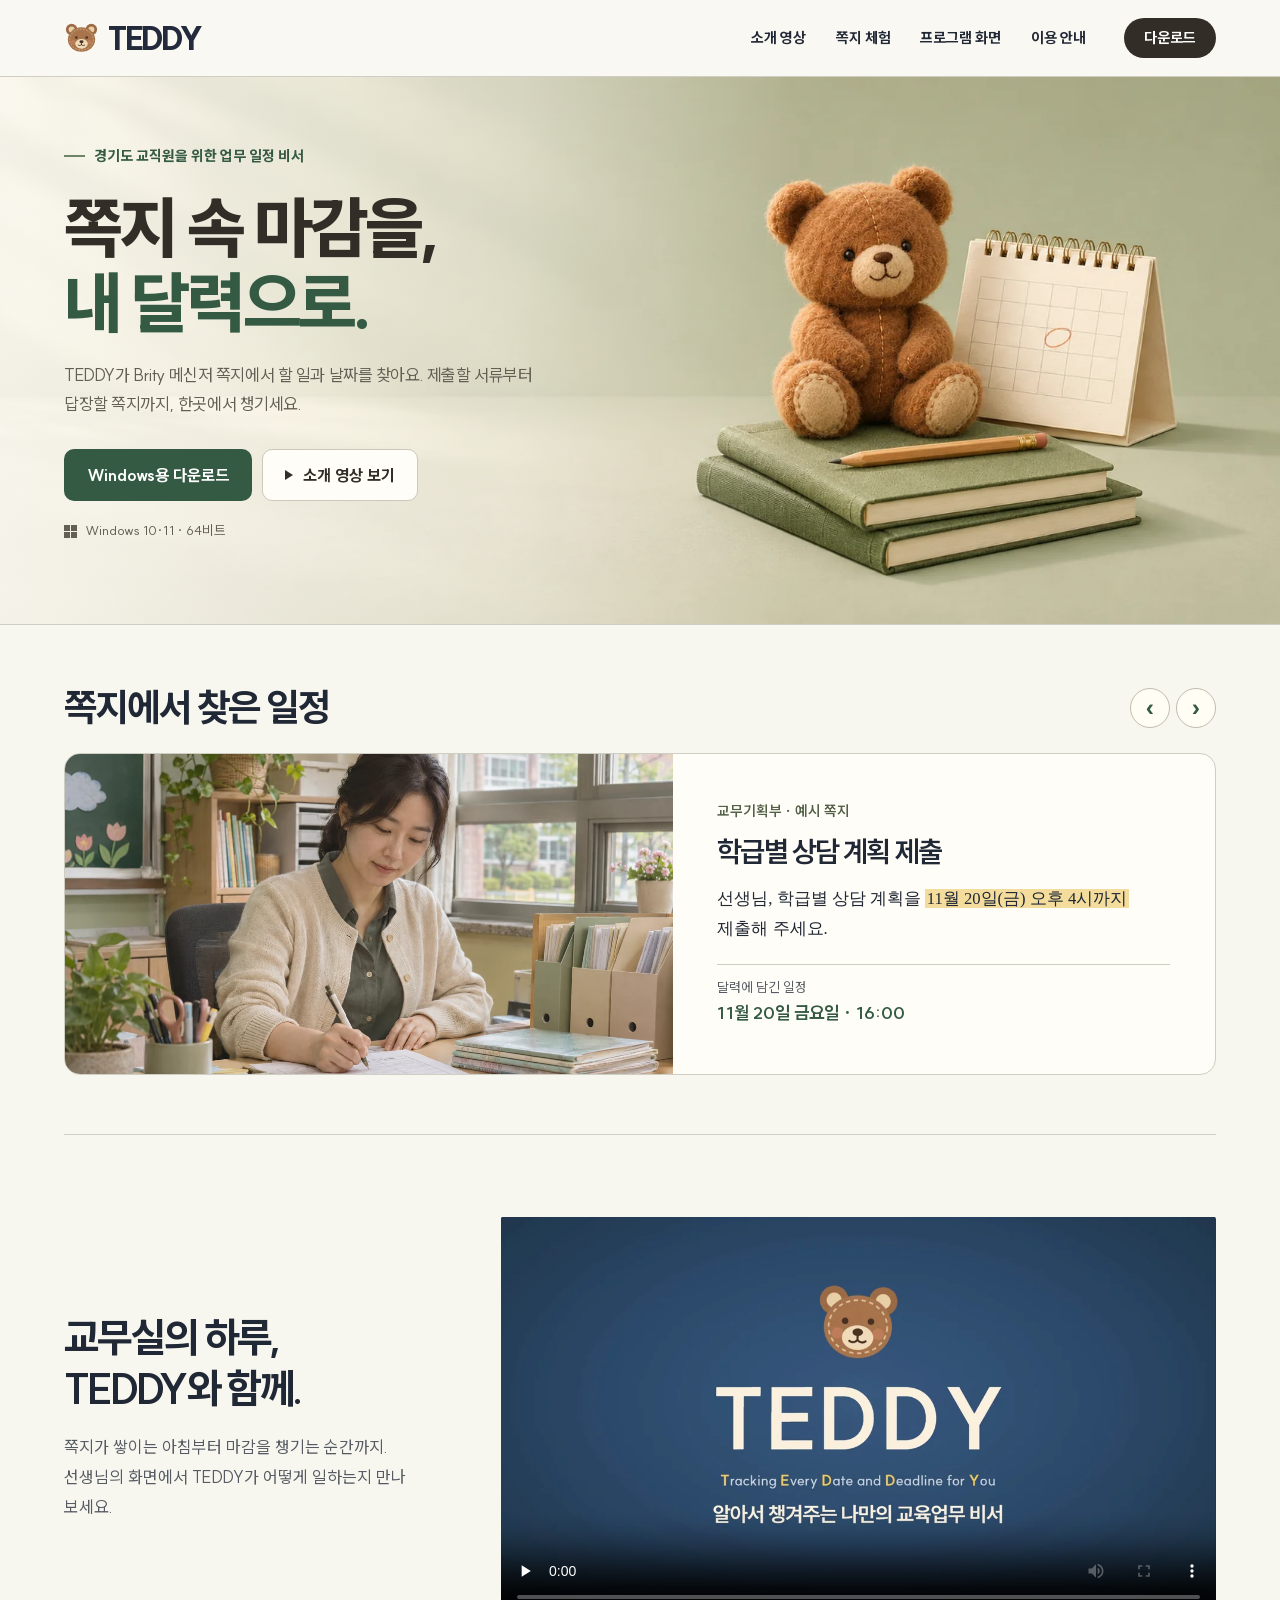
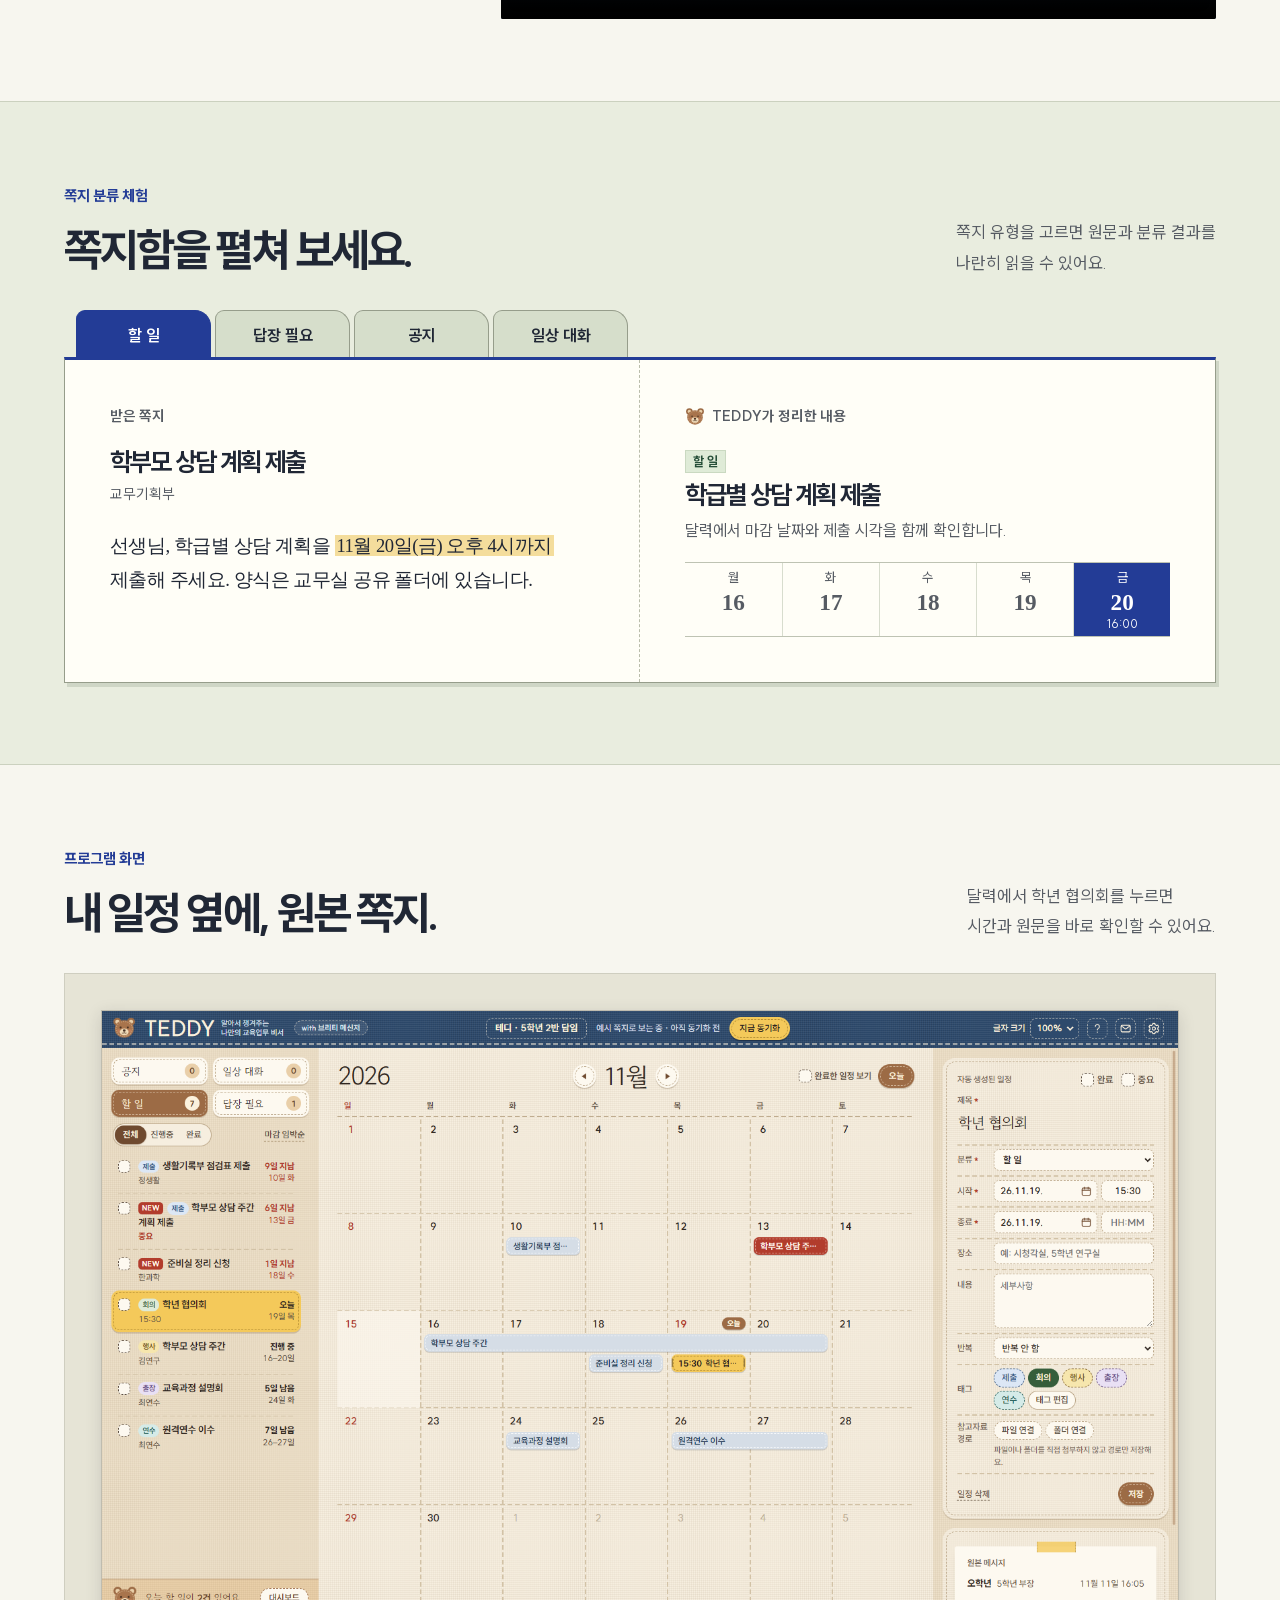
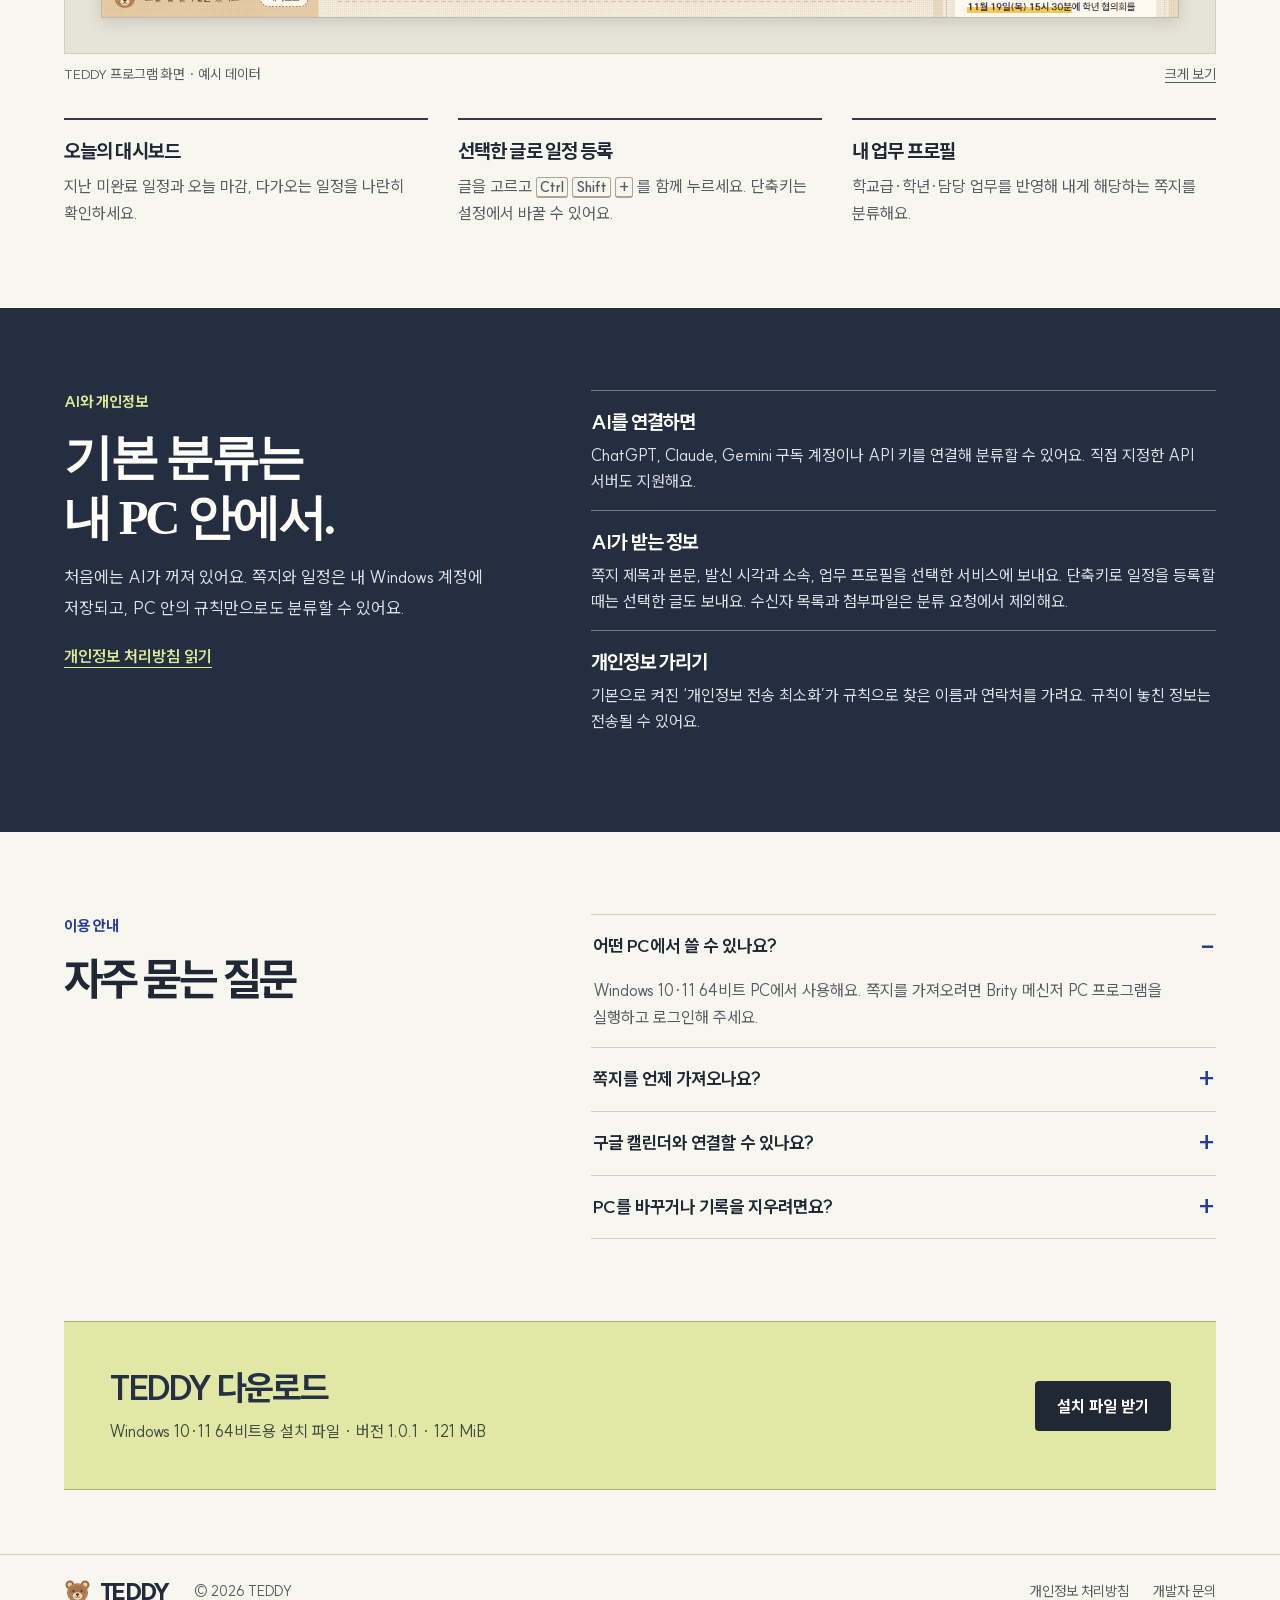
==== commit d112ff8d: "새 디자인(Codex 수정)과 1.0.1 다운로드: 설치 파일은 GitHub 릴리스로 - 다운로드 단추와 version.json을 v1.0.1 릴리스의 TEDDY-Setup-1.0" ====
--- a/index.html
+++ b/index.html
@@ -1,391 +1,126 @@
 <!doctype html>
-<html lang="ko" data-type="software" data-radius="soft" data-ground="sand" data-buttons="pill" data-motion>
+<html lang="ko">
 <head>
-<meta charset="utf-8">
-<meta name="viewport" content="width=device-width, initial-scale=1, viewport-fit=cover">
-<title>TEDDY: 경기도 교직원을 위한 업무 일정 비서</title>
-<meta name="description" content="Brity 메신저 쪽지를 읽어 할 일과 마감을 달력에 정리해 주는 Windows 프로그램입니다.">
-<meta property="og:type" content="website">
-<meta property="og:title" content="TEDDY: 경기도 교직원을 위한 업무 일정 비서">
-<meta property="og:description" content="쪽지를 할 일, 답장 필요, 공지, 일상 대화로 나누고 마감을 달력에 올려 둡니다.">
-<meta property="og:image" content="share.jpg">
-<meta name="twitter:card" content="summary_large_image">
-<link rel="icon" href="favicon.svg" type="image/svg+xml">
-<meta name="theme-color" content="#fdf9f0">
-<!-- <link rel="canonical" href="https://[TEDDY의 도메인]/"> 도메인이 정해지면 넣는다 -->
-<meta name="site-kind" content="software">
-<meta name="page-type" content="software">
-<link rel="preload" href="fonts/SUIT-Variable.woff2" as="font" type="font/woff2" crossorigin>
-<link rel="stylesheet" href="assets/system.css">
-<link rel="stylesheet" href="assets/ui/cards.css">
-<link rel="stylesheet" href="assets/motion/motion.css">
-<link rel="stylesheet" href="assets/backgrounds/backgrounds.css">
-<link rel="stylesheet" href="assets/layout/layout.css">
-<link rel="stylesheet" href="assets/icons/icon.css">
-<!-- 색: TEDDY 프로그램의 크림 바탕, 짙은 갈색 글자, 곰돌이 갈색 (start.mjs brand). 글꼴: 프로그램과 같은 SUIT -->
-<style>
-:root {
-  --p-bg: #fdf9f0; --p-surface: #f6eedf; --p-ink: #2f2620; --p-muted: #6e5d4c;
-  --p-accent: #9c6b45; --p-accent-ink: #ffffff; --p-action: #8a5c39; --p-action-ink: #ffffff;
-  --p-inv-bg: #2f2620; --p-inv-surface: #3b322c; --p-inv-ink: #fdf9f0; --p-inv-muted: #c4b7a6;
-  --p-inv-accent: #e3b98d; --p-inv-accent-ink: #2f2620; --p-inv-action: #e3b98d; --p-inv-action-ink: #2f2620;
-  --font-display: "SUIT Variable", "Malgun Gothic", sans-serif;
-  --font-text: "SUIT Variable", "Malgun Gothic", sans-serif;
-  --font-mono: "SUIT Variable", "Malgun Gothic", sans-serif;
-  --display-weight: 600;
-  --display-tracking: -0.03em;
-  --display-tracking-xl: -0.035em;
-}
-</style>
-<link rel="stylesheet" href="assets/ui/base.css">
-<link rel="stylesheet" href="assets/diagrams/diagram.css">
-<link rel="stylesheet" href="assets/moments/line-carries-colour/moment.css">
-<link rel="stylesheet" href="site.css">
-<script>document.documentElement.classList.add('m-enter');setTimeout(()=>document.documentElement.classList.add('m-enter-done'),700)</script>
-<script src="assets/backgrounds/backgrounds.js"></script>
-<script>document.documentElement.classList.add('mo-js');setTimeout(()=>document.documentElement.classList.add('mo-safe'),2500)</script>
-<link rel="modulepreload" href="assets/moments/moments.js">
-<link rel="modulepreload" href="assets/moments/lib.js">
-<link rel="modulepreload" href="assets/moments/line-carries-colour/moment.js">
+  <meta charset="utf-8">
+  <meta name="viewport" content="width=device-width, initial-scale=1">
+  <meta name="theme-color" content="#f7f6ef">
+  <link rel="icon" href="favicon.svg" type="image/svg+xml">
+  <link rel="preload" href="fonts/SUIT-Variable.woff2" as="font" type="font/woff2" crossorigin>
+  <link rel="stylesheet" href="site.css">
+  <title>TEDDY · 경기도 교직원을 위한 업무 일정 비서</title>
+  <meta name="description" content="Brity 쪽지에서 할 일과 마감을 찾아 달력에 정리하는 Windows 프로그램 TEDDY. 예시 쪽지로 네 가지 분류와 일정 등록을 살펴보세요.">
+  <meta property="og:type" content="website"><meta property="og:title" content="TEDDY · 교직원을 위한 업무 일정 비서">
+  <meta property="og:description" content="Brity 쪽지 속 마감을 내 달력으로. 쪽지 분류 예시와 Windows 설치 파일을 확인하세요.">
+  <meta property="og:image" content="share.jpg"><meta name="twitter:card" content="summary_large_image">
+  <script src="site.js" defer></script>
 </head>
 <body>
-<!-- type: software
-     deal: hero collage, nav nav-centre, close close-word, footer footer-columns, rhythm surface-pairs, buttons pill,
-           mark: TEDDY's own bear (the client's logo), ground sand, colours TEDDY's own (start.mjs brand)
-     moments: line-carries-colour on #ai (the surface band) -->
-
-<header class="nav nav--centre">
-  <div class="wrap nav__bar">
-    <a class="skip-link" href="#top">본문으로 건너뛰기</a>
-    <a class="nav__logo" href="#top"><img src="bear.svg" alt="" width="30" height="28">TEDDY</a>
-    <nav class="nav__links" aria-label="주 메뉴">
-      <div class="nav__item"><a class="nav__link" href="#app">화면</a></div>
-      <div class="nav__item">
-        <a class="nav__link" href="#features">기능 <svg class="chev" viewBox="0 0 12 12" aria-hidden="true"><path d="M3 4.5l3 3 3-3" fill="none" stroke="currentColor" stroke-width="1.5" stroke-linecap="round" stroke-linejoin="round"/></svg></a>
-        <div class="nav__menu">
-          <div class="wrap grid">
-            <div class="menu-col span-3">
-              <p class="t-label">쪽지</p>
-              <a href="#features">네 갈래로 나누기<span>할 일, 답장 필요, 공지, 일상 대화</span></a>
-              <a href="#features">마감을 달력에<span>쪽지 속 날짜와 시각으로</span></a>
-            </div>
-            <div class="menu-col span-3">
-              <p class="t-label">일정</p>
-              <a href="#features">드래그해서 등록<span>Ctrl + Shift + + 한 번으로</span></a>
-              <a href="#features">구글 캘린더로 보내기<span>준비 중인 기능이에요</span></a>
-            </div>
-          </div>
-        </div>
-      </div>
-      <div class="nav__item"><a class="nav__link" href="#ai">AI</a></div>
-      <div class="nav__item"><a class="nav__link" href="#privacy">개인정보</a></div>
-      <div class="nav__item"><a class="nav__link" href="#faq">질문</a></div>
+<a class="skip" href="#top">본문으로 건너뛰기</a>
+<header class="mast">
+  <div class="wrap mast-inner">
+    <a class="brand" href="#top" aria-label="TEDDY 홈"><img src="bear.svg" width="38" height="36" alt="">TEDDY</a>
+    <nav aria-label="주 메뉴">
+      <a href="#film">소개 영상</a>
+      <a href="#app">쪽지 체험</a>
+      <a href="#features">프로그램 화면</a>
+      <a href="#faq">이용 안내</a>
     </nav>
-    <div class="nav__actions">
-      <a class="btn btn--primary" href="https://apps.microsoft.com/search?query=TEDDY">Microsoft Store에서 받기</a>
-    </div>
-    <button class="nav__toggle" type="button" aria-expanded="false" aria-label="메뉴">
-      <svg width="18" height="18" viewBox="0 0 18 18" aria-hidden="true"><path d="M2 5h14M2 13h14" stroke="currentColor" stroke-width="1.6" stroke-linecap="round"/></svg>
-    </button>
+    <a class="release-link" href="https://github.com/easycodingperson/teddy-website/releases/download/v1.0.1/TEDDY-Setup-1.0.1.exe" download>다운로드</a>
   </div>
 </header>
+<main id="top">
+<section class="hero-ground" aria-labelledby="hero-title">
+  <img class="hero-banner" src="media/banner.webp" width="2172" height="724" alt="초록색 노트 위에 앉은 곰돌이와 탁상 달력" fetchpriority="high">
+  <div class="hero wrap"><div class="hero-copy">
+    <p class="audience"><span aria-hidden="true"></span>경기도 교직원을 위한 업무 일정 비서</p>
+    <h1 id="hero-title">쪽지 속 마감을,<br><em>내 달력으로.</em></h1>
+    <p class="lead">TEDDY가 Brity 메신저 쪽지에서 할 일과 날짜를 찾아요. 제출할 서류부터 답장할 쪽지까지, 한곳에서 챙기세요.</p>
+    <div class="buttons">
+      <a class="btn primary" href="https://github.com/easycodingperson/teddy-website/releases/download/v1.0.1/TEDDY-Setup-1.0.1.exe" download>Windows용 다운로드</a>
+      <a class="btn secondary" href="#film" data-play-film><i class="play" aria-hidden="true"></i>소개 영상 보기</a>
+    </div>
+    <p class="platform"><span class="windows-icon" aria-hidden="true"></span>Windows 10·11 · 64비트</p>
+  </div></div>
+</section>
+<section class="stories wrap" aria-labelledby="stories-title">
+  <div class="stories-head"><h2 id="stories-title">쪽지에서 찾은 일정</h2>
+    <div class="pager" hidden><button type="button" data-turn="-1" aria-label="이전 예시 쪽지">‹</button><button type="button" data-turn="1" aria-label="다음 예시 쪽지">›</button></div>
+  </div>
+  <article class="story" data-story>
+    <img src="media/consult.webp" width="1200" height="800" loading="lazy" alt="학부모 상담 주간을 앞두고 선생님이 교실에서 상담 계획표를 작성하는 모습">
+    <div class="story-copy"><p class="story-source">교무기획부 · 예시 쪽지</p><h3>학급별 상담 계획 제출</h3>
+      <blockquote>선생님, 학급별 상담 계획을 <mark>11월 20일(금) 오후 4시까지</mark> 제출해 주세요.</blockquote><p class="story-date"><span>달력에 담긴 일정</span><time datetime="2026-11-20T16:00">11월 20일 금요일 · 16:00</time></p>
+    </div>
+  </article>
+  <article class="story" data-story hidden>
+    <img src="media/briefing.webp" width="1200" height="800" loading="lazy" alt="선생님이 빈 강의실에서 노트북과 리모컨으로 교육과정 설명회 발표 자료를 점검하는 모습">
+    <div class="story-copy"><p class="story-source">교육과정부 · 예시 쪽지</p><h3>교육과정 설명회</h3>
+      <blockquote><mark>11월 24일(화) 오후 2시</mark>에 교육과정 설명회가 열립니다. 발표 자료와 강의실을 미리 점검해 주세요.</blockquote><p class="story-date"><span>달력에 담긴 일정</span><time datetime="2026-11-24T14:00">11월 24일 화요일 · 14:00</time></p>
+    </div>
+  </article>
+  <article class="story" data-story hidden>
+    <img src="media/meeting.webp" width="1200" height="800" loading="lazy" alt="선생님들이 학년 협의회를 앞두고 회의 탁자에 안건 자료를 배부하는 모습">
+    <div class="story-copy"><p class="story-source">5학년부 · 예시 쪽지</p><h3>학년 협의회</h3>
+      <blockquote><mark>11월 19일(목) 오후 3시 30분</mark>에 학년 협의회를 엽니다. 함께 논의할 안건을 준비해 주세요.</blockquote><p class="story-date"><span>달력에 담긴 일정</span><time datetime="2026-11-19T15:30">11월 19일 목요일 · 15:30</time></p>
+    </div>
+  </article>
+  <span class="sr-only" role="status" id="story-status"></span>
+</section>
+<section class="film-section wrap" id="film" aria-labelledby="film-title">
+  <div class="film-copy">
 
-<main id="top">
-  <section class="hero hero--collage" data-enter aria-labelledby="hero-h">
-    <div class="wrap"><div class="hero-text grid hero__grid">
-      <div class="hero__text span-5">
-        <h1 id="hero-h">경기도 교직원을 위한 업무 일정 비서</h1>
-        <p class="hero__lead">TEDDY는 Brity 메신저 쪽지를 읽어 할 일, 답장 필요, 공지, 일상 대화 4가지로 나누고, 마감이 적힌 일은 달력에 올려 둡니다.</p>
-        <div class="btn-row">
-          <a class="btn btn--primary" href="https://apps.microsoft.com/search?query=TEDDY">Microsoft Store에서 받기<svg class="m-arrow" viewBox="0 0 12 12" aria-hidden="true"><path class="m-arrow__stem" d="M1 6h8"/><path class="m-arrow__head" d="M4.5 2.5 8 6l-3.5 3.5"/></svg></a>
-          <a class="btn btn--secondary" href="#app">화면 둘러보기</a>
-        </div>
-        <p class="hero__proof">Microsoft Store 출시 준비 중 · Windows 10, 11용 · 쪽지는 이 PC에만 저장</p>
-      </div>
-      <div class="hero__art span-6 start-7" role="img" aria-label="TEDDY의 할 일 목록: 쪽지에서 찾은 제출, 회의, 행사 일정이 마감 날짜와 함께 줄지어 있고, 쪽지 한 건이 달력에 올라간 과정이 작은 카드에 보입니다">
-        <div class="ly-piece ly-piece--main t-win" aria-hidden="true">
-          <div class="t-win__bar"><img width="24" height="23" src="bear.svg" alt=""><b>TEDDY</b><span>5학년 2반 담임</span></div>
-          <div class="t-tabs">
-            <span class="t-tab is-on">할 일 <i>7</i></span><span class="t-tab">답장 필요 <i>1</i></span><span class="t-tab">공지 <i>9</i></span><span class="t-tab">일상 대화 <i>8</i></span>
-          </div>
-          <div class="t-list">
-            <div class="t-row is-on"><span class="t-check"></span><div><b><span class="t-tag t-tag--new">NEW</span>학부모 상담 주간 계획 제출</b><small>교무기획부 · 11월 13일 받음</small></div><span class="t-due is-soon"><b>3일 남음</b><br>20일 금</span></div>
-            <div class="t-row"><span class="t-check"></span><div><b><span class="t-tag t-tag--meet">회의</span>학년 협의회 참석</b><small>5학년부 · 15:30</small></div><span class="t-due"><b>2일 남음</b><br>19일 목</span></div>
-            <div class="t-row"><span class="t-check"></span><div><b><span class="t-tag t-tag--event">행사</span>현장체험학습 동의서 취합</b><small>교육과정부</small></div><span class="t-due"><b>7일 남음</b><br>24일 화</span></div>
-            <div class="t-row"><span class="t-check"></span><div><b><span class="t-tag t-tag--train">연수</span>원격 연수 이수</b><small>연수 담당</small></div><span class="t-due"><b>9일 남음</b><br>26–27일</span></div>
-            <div class="t-row"><span class="t-check"></span><div><b><span class="t-tag t-tag--due">제출</span>생활기록부 점검표 제출</b><small>교무기획부</small></div><span class="t-due"><b>10일 남음</b><br>27일 금</span></div>
-            <div class="t-row"><span class="t-check"></span><div><b>과학 준비실 정리 신청</b><small>과학실</small></div><span class="t-due"><b>내일</b><br>18일 수</span></div>
-          </div>
-        </div>
-        <div class="ly-piece ly-piece--note t-card" aria-hidden="true" data-ly-steps="700">
-          <div class="t-card__row"><h5>쪽지 1건을 할 일로</h5><span class="t-chip" data-step data-step-at="4">달력에 올림</span></div>
-          <div class="t-line" data-step><i>1</i><span><b>교무기획부</b> 쪽지를 읽었어요</span></div>
-          <div class="t-line" data-step><i>2</i><span>마감 <b>11월 20일(금)</b>을 찾았어요</span></div>
-          <div class="t-line" data-step><i>3</i><span><b>할 일</b>로 나눠 달력에 올렸어요</span></div>
-        </div>
-      </div>
-    </div></div>
-  </section>
-
-  <section class="section" id="app" aria-labelledby="app-h">
-    <div class="wrap">
-      <div class="grid">
-        <div class="span-5"><h2 id="app-h">쪽지 목록과 달력을 한 창에</h2></div>
-        <div class="span-6 start-7 stack-4">
-          <p class="t-lead">왼쪽에는 나눠 둔 쪽지가, 오른쪽에는 이번 달 달력이 있습니다. 일정을 누르면 원본 쪽지가 열리고, 그 자리에서 Brity로 답장합니다.</p>
-          <a class="link" href="#features">기능 네 가지 보기</a>
-        </div>
-      </div>
-      <div class="ui app fill" role="img" aria-label="TEDDY 창: 왼쪽에 할 일 목록, 오른쪽에 2026년 11월 달력과 그 위의 일정들">
-        <div class="app__pane app__pane--list">
-          <div class="t-win ui ui-teddy">
-            <div class="t-win__bar"><img loading="lazy" width="24" height="23" src="bear.svg" alt=""><b>TEDDY</b><span>쪽지 동기화 11월 17일 08:40 · 새 쪽지 3건</span></div>
-            <div class="t-tabs"><span class="t-tab is-on">할 일 <i>7</i></span><span class="t-tab">답장 필요 <i>1</i></span><span class="t-tab">공지 <i>9</i></span><span class="t-tab">일상 대화 <i>8</i></span></div>
-            <div class="t-list">
-              <div class="t-row"><span class="t-check"></span><div><b><span class="t-tag t-tag--due">제출</span>생활기록부 점검표 제출</b><small>교무기획부</small></div><span class="t-due is-soon"><b>7일 지남</b><br>10일 화</span></div>
-              <div class="t-row is-on"><span class="t-check"></span><div><b><span class="t-tag t-tag--new">NEW</span>학부모 상담 주간 계획 제출</b><small>교무기획부</small></div><span class="t-due is-soon"><b>3일 남음</b><br>20일 금</span></div>
-              <div class="t-row"><span class="t-check"></span><div><b>과학 준비실 정리 신청</b><small>과학실</small></div><span class="t-due"><b>내일</b><br>18일 수</span></div>
-              <div class="t-row"><span class="t-check"></span><div><b><span class="t-tag t-tag--meet">회의</span>학년 협의회 참석</b><small>5학년부 · 15:30</small></div><span class="t-due"><b>2일 남음</b><br>19일 목</span></div>
-              <div class="t-row"><span class="t-check"></span><div><b><span class="t-tag t-tag--event">행사</span>학부모 상담 주간</b><small>교무기획부</small></div><span class="t-due"><b>진행 중</b><br>16–20일</span></div>
-              <div class="t-row"><span class="t-check"></span><div><b><span class="t-tag t-tag--event">행사</span>현장체험학습 동의서 취합</b><small>교육과정부</small></div><span class="t-due"><b>7일 남음</b><br>24일 화</span></div>
-              <div class="t-row"><span class="t-check"></span><div><b><span class="t-tag t-tag--train">연수</span>원격 연수 이수</b><small>연수 담당</small></div><span class="t-due"><b>9일 남음</b><br>26–27일</span></div>
-              <div class="t-row"><span class="t-check"></span><div><b><span class="t-tag t-tag--meet">회의</span>교육과정 설명회</b><small>교육과정부 · 14:00</small></div><span class="t-due"><b>7일 남음</b><br>24일 화</span></div>
-              <div class="t-row"><span class="t-check"></span><div><b><span class="t-tag t-tag--due">제출</span>방과후 수요 조사 회신</b><small>방과후 담당</small></div><span class="t-due"><b>11일 남음</b><br>28일 토</span></div>
-            </div>
-          </div>
-        </div>
-        <div class="app__pane app__pane--open">
-          <div class="t-win ui ui-teddy">
-            <div class="t-cal">
-              <div class="t-cal__head"><b>2026년 11월</b><span>완료한 일정 숨김</span></div>
-              <div class="t-cal__dow"><span>일</span><span>월</span><span>화</span><span>수</span><span>목</span><span>금</span><span>토</span></div>
-              <div class="t-cal__grid">
-                <div class="sun"><span class="n">8</span></div>
-                <div><span class="n">9</span></div>
-                <div><span class="n">10</span><span class="t-ev t-ev--imp">생활기록부 점검표</span></div>
-                <div><span class="n">11</span></div>
-                <div><span class="n">12</span></div>
-                <div><span class="n">13</span><span class="t-ev">수업 나눔 협의</span></div>
-                <div><span class="n">14</span></div>
-                <div class="sun"><span class="n">15</span></div>
-                <div><span class="n">16</span><span class="t-ev t-ev--span">학부모 상담 주간</span></div>
-                <div class="today"><span class="n">17</span><span class="t-ev t-ev--cont">&nbsp;</span></div>
-                <div><span class="n">18</span><span class="t-ev t-ev--cont">&nbsp;</span><span class="t-ev">과학 준비실 정리</span></div>
-                <div><span class="n">19</span><span class="t-ev t-ev--cont">&nbsp;</span><span class="t-ev">15:30 학년 협의회</span></div>
-                <div><span class="n">20</span><span class="t-ev t-ev--end">&nbsp;</span><span class="t-ev t-ev--sel">상담 계획 제출</span></div>
-                <div><span class="n">21</span></div>
-                <div class="sun"><span class="n">22</span></div>
-                <div><span class="n">23</span></div>
-                <div><span class="n">24</span><span class="t-ev">현장체험학습 동의서</span><span class="t-ev">14:00 설명회</span></div>
-                <div><span class="n">25</span></div>
-                <div><span class="n">26</span><span class="t-ev t-ev--span">원격 연수 이수</span></div>
-                <div><span class="n">27</span><span class="t-ev t-ev--end">&nbsp;</span><span class="t-ev t-ev--imp">점검표 2차 제출</span></div>
-                <div><span class="n">28</span><span class="t-ev">방과후 조사</span></div>
-                
-              </div>
-            </div>
-          </div>
-        </div>
-      </div>
+    <h2 id="film-title">교무실의 하루, <br>TEDDY와 함께.</h2>
+    <p>쪽지가 쌓이는 아침부터 마감을 챙기는 순간까지. 선생님의 화면에서 TEDDY가 어떻게 일하는지 만나 보세요.</p>
+  </div>
+  <figure class="film-frame">
+    <video controls playsinline preload="none" width="1920" height="1080" poster="media/film-poster.webp" aria-label="TEDDY 공식 소개 영상">
+      <source src="media/teddy-promo.mp4" type="video/mp4">
+      <a href="media/teddy-promo.mp4">소개 영상 파일 열기</a>
+    </video>
+    <p class="film-error" role="status" hidden>영상을 재생하기 어려우면 <a href="media/teddy-promo.mp4">영상 파일을 직접 열어 주세요.</a></p>
+  </figure>
+</section>
+<section class="sorting" id="app" aria-labelledby="demo-title"><div class="wrap">
+  <div class="section-head"><div><p class="section-label">쪽지 분류 체험</p><h2 id="demo-title">쪽지함을 펼쳐 보세요.</h2></div><p>쪽지 유형을 고르면 원문과 분류 결과를<br class="desktop-break"> 나란히 읽을 수 있어요.</p></div>
+  <fieldset class="sample-folder"><legend class="sr-only">예시 쪽지 유형 선택</legend>
+    <div class="folder-tabs">
+      <label class="folder-tab task"><input type="radio" name="sample" value="task" checked><span>할 일</span></label>
+      <label class="folder-tab reply"><input type="radio" name="sample" value="reply"><span>답장 필요</span></label>
+      <label class="folder-tab notice"><input type="radio" name="sample" value="notice"><span>공지</span></label>
+      <label class="folder-tab chat"><input type="radio" name="sample" value="chat"><span>일상 대화</span></label>
     </div>
-  </section>
-
-  <section class="section g2" id="features" aria-labelledby="features-h">
-    <div class="wrap">
-      <div class="group">
-        <div class="section-head">
-          <h2 id="features-h">쪽지 정리를 TEDDY가 맡습니다. <span class="muted">분류부터 일정 등록까지, 그리고 준비 중인 구글 캘린더.</span></h2>
-        </div>
-        <div class="grid">
-          <article class="card card--row card--open span-6 m-nolift">
-            <h3>쪽지를 네 갈래로 나눕니다</h3>
-            <p>내가 할 일, 답장할 쪽지, 알아 둘 공지, 일상 대화를 따로 모읍니다. 학년과 담당 업무를 보고 내 일만 고릅니다.</p>
-            <div class="panel" role="img" aria-label="할 일 7건, 답장 필요 1건, 공지 9건, 일상 대화 8건으로 나뉜 쪽지">
-              <div class="stage stage--fade-b"><div class="at-rise fit" aria-hidden="true">
-                <div class="f-sort ui ui-teddy">
-                  <div class="t-card"><div class="f-count"><span class="t-chip">할 일</span><b>7</b></div><p>상담 계획 제출, 협의회 참석</p></div>
-                  <div class="t-card"><div class="f-count"><span class="t-chip">답장 필요</span><b>1</b></div><p>방과후 수요 조사 회신</p></div>
-                  <div class="t-card"><div class="f-count"><span class="t-chip">공지</span><b>9</b></div><p>급식 식단표, 교육청 안내</p></div>
-                  <div class="t-card"><div class="f-count"><span class="t-chip">일상 대화</span><b>8</b></div><p>감사 인사, 간식 나눔</p></div>
-                  <div class="t-card f-wide"><div class="t-line"><i>✓</i><span><b>학부모 상담 주간 계획 제출</b> → 할 일</span></div><div class="t-line"><i>✓</i><span><b>방과후 수요 조사 회신 부탁</b> → 답장 필요</span></div><div class="t-line"><i>✓</i><span><b>11월 급식 식단표 안내</b> → 공지</span></div><div class="t-line"><i>✓</i><span><b>어제 간식 감사합니다</b> → 일상 대화</span></div></div>
-                </div>
-              </div></div>
-            </div>
-          </article>
-          <article class="card card--row card--open span-6 m-nolift">
-            <h3>마감 날짜를 찾아 달력에 올립니다</h3>
-            <p>‘20일(금) 16시까지 제출’ 같은 문장에서 날짜와 시각을 읽어 일정으로 만듭니다.</p>
-            <div class="panel" role="img" aria-label="쪽지 속 '11월 20일(금) 16시까지'가 표시되고, 같은 날짜의 일정으로 달력에 올라간 모습">
-              <div class="stage stage--fade-b"><div class="at-rise fit" aria-hidden="true">
-                <div class="t-card f-msg ui ui-teddy">
-                  <div class="t-card__row"><h5>학부모 상담 주간 계획 제출</h5><span class="t-chip">교무기획부</span></div>
-                  <p>선생님들, 다음 주 학부모 상담 주간 운영을 위해 학급별 상담 계획을 <mark>11월 20일(금) 16시까지</mark> 업무관리시스템에 올려 주시기 바랍니다. 양식은 첨부 파일을 참고해 주세요.</p>
-                  <p>상담 주간은 <mark>11월 16일(월)부터 20일(금)까지</mark>입니다.</p>
-                  <div class="f-arrow"><span>달력</span><span class="t-ev t-ev--sel">20일 금 16:00 · 상담 계획 제출</span></div>
-                  <div class="f-arrow"><span>달력</span><span class="t-ev">16–20일 · 학부모 상담 주간</span></div>
-                </div>
-              </div></div>
-            </div>
-          </article>
-        </div>
-      </div>
-      <div class="grid">
-        <article class="card card--row card--open span-6 m-nolift">
-          <h3>드래그한 글을 단축키로 등록합니다</h3>
-          <p>대화방이나 워크스페이스에서 글을 고르고 단축키를 누르면 일정 쓰기 창이 열립니다.</p>
-          <div class="panel" role="img" aria-label="Brity 대화방의 글을 드래그한 뒤 Ctrl, Shift, 더하기 키를 누르는 모습">
-            <div class="stage stage--fade-b"><div class="at-rise fit" aria-hidden="true">
-              <div class="t-card ui ui-teddy">
-                <div class="t-card__row"><h5>5학년 대화방</h5><span class="t-chip">Brity</span></div>
-                <p class="f-sel">선생님들 내일 <span>3교시 후 과학실에서 학년 실험 도구 점검</span> 함께해요.</p>
-                <div class="f-keys"><kbd>Ctrl</kbd>+<kbd>Shift</kbd>+<kbd>+</kbd></div>
-                <div class="f-arrow"><span>새 일정</span><span class="t-ev t-ev--sel">18일 수 · 과학실 실험 도구 점검</span></div>
-                <div class="f-arrow"><span>장소</span><span class="t-ev">과학실</span></div>
-              </div>
-            </div></div>
-          </div>
-        </article>
-        <article class="card card--row card--open span-6 m-nolift">
-          <h3>구글 캘린더로 보냅니다 <small class="muted">(준비 중)</small></h3>
-          <p>곧 내 구글 계정에 TEDDY 캘린더를 만들고, 바뀐 일정을 저절로 보내 드릴 예정입니다. 지금 버전에는 아직 들어 있지 않습니다.</p>
-          <div class="panel" role="img" aria-label="구글 캘린더의 TEDDY 캘린더로 일정 세 건이 보내진 모습">
-            <div class="stage stage--fade-b"><div class="at-rise fit" aria-hidden="true">
-              <div class="t-card f-gcal ui ui-teddy">
-                <div class="f-gcal__head"><img loading="lazy" width="24" height="24" data-icon="google-calendar" src="assets/icons/google-calendar.svg" alt=""><b>TEDDY 캘린더</b></div>
-                <div class="f-gcal__ev"><time>18일 수</time><span>과학 준비실 정리 신청</span><em>보냄</em></div>
-                <div class="f-gcal__ev"><time>19일 목</time><span>15:30 학년 협의회</span><em>보냄</em></div>
-                <div class="f-gcal__ev"><time>20일 금</time><span>16:00 상담 계획 제출</span><em>보냄</em></div>
-                <div class="f-gcal__ev"><time>24일 화</time><span>현장체험학습 동의서 취합</span><em>보냄</em></div>
-                <div class="f-gcal__ev"><time>26일 목</time><span>원격 연수 이수</span><em>보냄</em></div>
-                <div class="f-gcal__ev"><time>28일 토</time><span>방과후 수요 조사 회신</span><em>보냄</em></div>
-              </div>
-            </div></div>
-          </div>
-        </article>
-      </div>
-    </div>
-  </section>
-
-  <section class="section ground-surface" id="ai" data-moment="line-carries-colour" data-moment-opts='{"from": "base"}' aria-labelledby="ai-h">
-    <div class="wrap">
-      <div class="grid">
-        <div class="span-5 stack-5">
-          <h2 id="ai-h">AI 분류는 쓰던 구독으로 켭니다</h2>
-          <p class="t-lead">처음에는 이 PC 안의 규칙으로 쪽지를 나눕니다. ChatGPT, Claude, Gemini 구독이나 API 키를 연결하면 AI가 쪽지를 읽고 나눕니다.</p>
-          <ul class="ai-facts">
-            <li>AI는 꺼진 상태로 시작합니다.</li>
-            <li>각 회사의 공식 앱이나 명령줄 도구로 로그인합니다.</li>
-            <li>AI로 보낼 때 학생·학부모 이름과 연락처를 가립니다.</li>
-          </ul>
-          <a class="link" href="privacy.html">개인정보 처리방침 읽기</a>
-        </div>
-        <div class="frame frame--split span-6 start-7" data-visual>
-          <div class="dg" data-diagram><script type="application/json">{"layout": "hub", "alt": "TEDDY가 ChatGPT, Claude, Gemini 가운데 연결한 곳으로 쪽지를 보내 분류하고, 연결이 없으면 이 PC의 규칙으로 분류합니다.", "center": {"label": "TEDDY", "icon": "ui:inbox"}, "spokes": [{"label": "ChatGPT", "icon": "openai"}, {"label": "Claude", "icon": "claude"}, {"label": "Gemini", "icon": "gemini"}, {"label": "이 PC 규칙", "icon": "windows"}]}</script></div>
-        </div>
-      </div>
-    </div>
-  </section>
-
-  <section class="section" id="privacy" aria-labelledby="privacy-h">
-    <div class="wrap">
-      <div class="section-head">
-        <h2 id="privacy-h">쪽지 원문은 이 PC에만 저장합니다. <span class="muted">AI를 켤 때 오가는 정보는 이렇습니다.</span></h2>
-      </div>
-      <div class="grid">
-        <article class="card card--row card--open span-4 m-nolift">
-          <h3>AI로 보내는 정보</h3>
-          <p>쪽지 제목과 본문, 보낸 시각과 보낸 사람의 소속, 분류에 쓰는 업무 프로필입니다.</p>
-          <div class="panel" role="img" aria-label="AI로 보내는 정보: 쪽지 제목, 본문, 보낸 시각, 소속, 업무 프로필">
-            <div class="stage stage--fade-b"><div class="at-rise fit" aria-hidden="true">
-              <div class="t-card ui ui-teddy"><h5>보내는 정보</h5><div class="p-chips"><span>쪽지 제목</span><span>본문</span><span>보낸 시각</span><span>보낸 사람 소속</span><span>학교급·학년·반</span><span>담당 업무</span></div>
-                <div class="p-dest"><img loading="lazy" width="24" height="24" data-icon="openai" src="assets/icons/openai.svg" alt=""><img loading="lazy" width="24" height="24" data-icon="claude" src="assets/icons/claude.svg" alt=""><img loading="lazy" width="24" height="24" data-icon="gemini" src="assets/icons/gemini.svg" alt=""><span>연결한 한 곳으로만</span></div></div>
-            </div></div>
-          </div>
-        </article>
-        <article class="card card--row card--open span-4 m-nolift">
-          <h3>보내지 않는 정보</h3>
-          <p>수신자 목록, 첨부파일, 프로필 별명, 직접 만든 일정과 메모는 어디로도 보내지 않습니다.</p>
-          <div class="panel" role="img" aria-label="보내지 않는 정보: 수신자 목록, 첨부파일, 별명, 직접 만든 일정과 메모">
-            <div class="stage stage--fade-b"><div class="at-rise fit" aria-hidden="true">
-              <div class="t-card ui ui-teddy"><h5>보내지 않는 정보</h5><div class="p-chips p-chips--no"><span>수신자 목록</span><span>첨부파일</span><span>프로필 별명</span><span>직접 만든 일정</span><span>메모</span><span>인용된 이전 쪽지</span></div>
-                <div class="p-dest"><img loading="lazy" width="24" height="23" src="bear.svg" alt=""><span>이 PC에만 보관</span></div></div>
-            </div></div>
-          </div>
-        </article>
-        <article class="card card--row card--open span-4 m-nolift">
-          <h3>가려서 보내는 정보</h3>
-          <p>개인정보 전송 최소화가 켜져 있으면 규칙으로 찾은 이름과 연락처를 가리고 보냅니다.</p>
-          <div class="panel" role="img" aria-label="가린 예: 학생 이름과 전화번호가 가려진 문장">
-            <div class="stage stage--fade-b"><div class="at-rise fit" aria-hidden="true">
-              <div class="t-card ui ui-teddy"><h5>AI가 받는 문장</h5><p class="p-mask"><s>학생</s> 보호자께서 <s>연락처</s>로 상담을 요청하셨습니다.</p><p class="p-mask"><s>학생</s> 학생은 <s>건강 정보</s>로 체육 수업을 쉽니다.</p><p class="p-mask">현장체험학습비는 <s>계좌번호</s>로 보내 주세요.</p></div>
-            </div></div>
-          </div>
-        </article>
-      </div>
-    </div>
-  </section>
-
-  <section class="section" id="faq" aria-labelledby="faq-h">
-    <div class="wrap">
-      <div class="grid">
-        <div class="span-5 stack-6">
-          <h2 id="faq-h">자주 묻는 질문</h2>
-          <div class="frame faq__art" role="img" aria-label="TEDDY 설정의 데이터 관리 화면: 백업 파일 만들기, 백업 불러오기, 데이터 초기화">
-            <div class="t-card faq__card ui ui-teddy" aria-hidden="true">
-              <div class="t-card__row"><h5>설정 · 데이터 관리</h5><img loading="lazy" src="assets/icons/windows.svg" alt="" width="20" height="20"></div>
-              <div class="t-line"><i>1</i><span><b>백업 파일 만들기</b> 일정과 쪽지를 파일 하나로</span></div>
-              <div class="t-line"><i>2</i><span><b>백업 불러오기</b> 다른 PC로 옮길 때</span></div>
-              <div class="t-line"><i>3</i><span><b>데이터 초기화</b> 처음 설치한 상태로</span></div>
-            </div>
-          </div>
-        </div>
-        <div class="faq span-6 start-7">
-          <div class="faq__item"><h3>어디서 받나요?</h3><p>Microsoft Store에서 받습니다. 지금은 스토어 출시를 준비하고 있습니다.</p></div>
-          <div class="faq__item"><h3>어떤 컴퓨터에서 쓰나요?</h3><p>Windows 10, 11 PC에서 씁니다. Mac은 지원하지 않습니다. Brity 메신저 PC 프로그램이 설치되어 로그인되어 있어야 쪽지를 읽습니다.</p></div>
-          <div class="faq__item"><h3>쪽지는 어떻게 읽나요?</h3><p>Brity 창에 보이는 쪽지를 Windows의 화면 읽기 기능으로 읽습니다. 읽는 동안 Brity 창이 잠깐 앞으로 나올 수 있습니다.</p></div>
-          <div class="faq__item"><h3>AI 없이도 쓸 수 있나요?</h3><p>네. 기본은 이 PC 안의 규칙으로 나누며, 이때 쪽지는 인터넷으로 나가지 않습니다.</p></div>
-          <div class="faq__item"><h3>구글 캘린더에는 누구의 일정이 가나요?</h3><p>이 기능은 준비 중입니다. 나오면 각자 연결한 자기 구글 계정에 TEDDY 캘린더 하나를 새로 만들고 그 안에만 씁니다.</p></div>
-          <div class="faq__item"><h3>모든 기록을 지우려면요?</h3><p>설정의 데이터 관리에서 데이터 초기화를 누르면 프로필, 일정, 쪽지, 설정이 모두 지워집니다.</p></div>
-        </div>
-      </div>
-    </div>
-  </section>
+    <div class="example-pair" data-sample="task"><article class="message"><p class="mini-heading">받은 쪽지</p><h3>학부모 상담 계획 제출</h3><span class="sender">교무기획부</span><p class="quote">선생님, 학급별 상담 계획을 <mark>11월 20일(금) 오후 4시까지</mark> 제출해 주세요. 양식은 교무실 공유 폴더에 있습니다.</p></article>
+          <article class="result"><p class="mini-heading"><img src="bear.svg" alt="" width="20" height="19"> TEDDY가 정리한 내용</p><span class="category task">할 일</span><h3>학급별 상담 계획 제출</h3><p>달력에서 마감 날짜와 제출 시각을 함께 확인합니다.</p><div class="week" aria-label="11월 16일부터 20일까지의 예시 달력"><span>월<b>16</b></span><span>화<b>17</b></span><span>수<b>18</b></span><span>목<b>19</b></span><span class="chosen">금<b>20</b><small>16:00</small></span></div></article></div>
+    <div class="example-pair" data-sample="reply"><article class="message"><p class="mini-heading">받은 쪽지</p><h3>학년 협의회 참석 여부</h3><span class="sender">학년부</span><p class="quote">선생님, 다음 학년 협의회에 <mark>참석 가능하신지 답장</mark> 부탁드립니다. 인원이 정해지면 회의실을 예약하겠습니다.</p></article>
+          <article class="result"><p class="mini-heading"><img src="bear.svg" alt="" width="20" height="19"> TEDDY가 정리한 내용</p><span class="category reply">답장 필요</span><h3>협의회 참석 여부 회신</h3><p>답장을 기다리는 쪽지를 따로 모아 확인하고 Brity에서 회신합니다.</p><p class="result-line">회신할 내용 <strong>협의회 참석 여부</strong></p></article></div>
+    <div class="example-pair" data-sample="notice"><article class="message"><p class="mini-heading">받은 쪽지</p><h3>이달 급식 식단표 안내</h3><span class="sender">급식실</span><p class="quote">이달 급식 식단표를 학교 게시판에 올렸습니다. 학급에서 식단을 안내하실 때 <mark>참고해 주세요.</mark></p></article>
+          <article class="result"><p class="mini-heading"><img src="bear.svg" alt="" width="20" height="19"> TEDDY가 정리한 내용</p><span class="category notice">공지</span><h3>이달 급식 식단표 안내</h3><p>필요할 때 다시 읽을 안내를 공지 목록에서 찾습니다.</p><p class="result-line">참고할 곳 <strong>학교 게시판</strong></p></article></div>
+    <div class="example-pair" data-sample="chat"><article class="message"><p class="mini-heading">받은 쪽지</p><h3>간식 감사합니다</h3><span class="sender">동학년 선생님</span><p class="quote">어제 나눠 주신 간식 잘 먹었습니다. <mark>고맙습니다, 선생님!</mark> 오늘도 좋은 하루 보내세요.</p></article>
+          <article class="result"><p class="mini-heading"><img src="bear.svg" alt="" width="20" height="19"> TEDDY가 정리한 내용</p><span class="category chat">일상 대화</span><h3>간식 감사 인사</h3><p>가벼운 인사는 일상 대화에 모여 할 일 목록을 정리하기 쉽습니다.</p><p class="result-line">대화 내용 <strong>동료의 감사 인사</strong></p></article></div>
+  </fieldset>
+</div></section>
+<section class="section wrap" id="features" aria-labelledby="feature-title">
+  <div class="section-head"><div><p class="section-label">프로그램 화면</p><h2 id="feature-title">내 일정 옆에, 원본 쪽지.</h2></div><p>달력에서 학년 협의회를 누르면<br class="desktop-break"> 시간과 원문을 바로 확인할 수 있어요.</p></div>
+  <figure class="app-screen"><a href="teddy-calendar.webp" aria-label="TEDDY 달력 화면 크게 보기"><img src="teddy-calendar.webp" width="1600" height="900" loading="lazy" alt="11월 19일 15시 30분 학년 협의회가 선택된 TEDDY. 왼쪽 할 일 목록, 가운데 월간 달력, 오른쪽 일정 편집과 원본 쪽지가 보인다."></a>
+      <figcaption><span>TEDDY 프로그램 화면 · 예시 데이터</span><a href="teddy-calendar.webp">크게 보기</a></figcaption>
+    </figure>
+  <dl class="feature-list">
+    <div><dt>오늘의 대시보드</dt><dd>지난 미완료 일정과 오늘 마감, 다가오는 일정을 나란히 확인하세요.</dd></div>
+    <div><dt>선택한 글로 일정 등록</dt><dd>글을 고르고 <kbd>Ctrl</kbd> <kbd>Shift</kbd> <kbd>+</kbd> 를 함께 누르세요. 단축키는 설정에서 바꿀 수 있어요.</dd></div>
+    <div><dt>내 업무 프로필</dt><dd>학교급·학년·담당 업무를 반영해 내게 해당하는 쪽지를 분류해요.</dd></div>
+  </dl>
+</section>
+  <section class="info-band" id="ai" aria-labelledby="ai-title"><div class="wrap info-grid">
+    <div><p class="section-label">AI와 개인정보</p><h2 id="ai-title">기본 분류는 <br>내 PC 안에서.</h2><p>처음에는 AI가 꺼져 있어요. 쪽지와 일정은 내 Windows 계정에 저장되고, PC 안의 규칙만으로도 분류할 수 있어요.</p><a class="under" href="privacy.html">개인정보 처리방침 읽기</a></div>
+    <dl id="privacy"><div><dt>AI를 연결하면</dt><dd>ChatGPT, Claude, Gemini 구독 계정이나 API 키를 연결해 분류할 수 있어요. 직접 지정한 API 서버도 지원해요.</dd></div><div><dt>AI가 받는 정보</dt><dd>쪽지 제목과 본문, 발신 시각과 소속, 업무 프로필을 선택한 서비스에 보내요. 단축키로 일정을 등록할 때는 선택한 글도 보내요. 수신자 목록과 첨부파일은 분류 요청에서 제외해요.</dd></div><div><dt>개인정보 가리기</dt><dd>기본으로 켜진 ‘개인정보 전송 최소화’가 규칙으로 찾은 이름과 연락처를 가려요. 규칙이 놓친 정보는 전송될 수 있어요.</dd></div></dl>
+  </div></section>
+  <section class="section wrap faq-grid" id="faq" aria-labelledby="faq-title"><div><p class="section-label">이용 안내</p><h2 id="faq-title">자주 묻는 질문</h2></div><div class="faq">
+    <details open><summary>어떤 PC에서 쓸 수 있나요?</summary><p>Windows 10·11 64비트 PC에서 사용해요. 쪽지를 가져오려면 Brity 메신저 PC 프로그램을 실행하고 로그인해 주세요.</p></details>
+    <details><summary>쪽지를 언제 가져오나요?</summary><p>처음에는 자동 동기화가 꺼져 있어요. ‘지금 동기화’를 누르면 열려 있는 Brity 창에서 쪽지를 읽어요. 설정에서 자동 동기화 시각을 정할 수도 있어요.</p></details>
+    <details><summary>구글 캘린더와 연결할 수 있나요?</summary><p>구글 캘린더로 보내기는 준비 중이에요. 현재 버전에서는 TEDDY 안의 달력에서 일정을 확인하고 관리할 수 있어요.</p></details>
+    <details><summary>PC를 바꾸거나 기록을 지우려면요?</summary><p>설정의 ‘데이터 관리’에서 백업 파일을 만들고 다른 PC에서 불러올 수 있어요. 모든 기록을 지우려면 ‘데이터 초기화’를 선택하세요.</p></details>
+  </div></section>
+  <section class="wrap release" id="release" aria-labelledby="release-title"><div><h2 id="release-title">TEDDY 다운로드</h2><p>Windows 10·11 64비트용 설치 파일 · 버전 1.0.1 · 121 MiB</p></div><a class="btn dark" href="https://github.com/easycodingperson/teddy-website/releases/download/v1.0.1/TEDDY-Setup-1.0.1.exe" download>설치 파일 받기</a></section>
 </main>
-
-<footer class="footer closing g2m" id="contact" aria-labelledby="close-h">
-  <div class="wrap">
-    <div class="closing__cta close--word">
-      <div class="section-head--split">
-        <div><h2 id="close-h">Microsoft Store에서 받기</h2><p class="t-lead">Microsoft Store 출시를 준비하고 있습니다. 설치하고 별명과 소속을 적으면 바로 씁니다.</p></div>
-        <a class="btn btn--primary" href="https://apps.microsoft.com/search?query=TEDDY">Microsoft Store에서 받기<svg class="m-arrow" viewBox="0 0 12 12" aria-hidden="true"><path class="m-arrow__stem" d="M1 6h8"/><path class="m-arrow__head" d="M4.5 2.5 8 6l-3.5 3.5"/></svg></a>
-      </div>
-      <p class="close__word" aria-hidden="true">TEDDY</p>
-    </div>
-    <div class="closing__links">
-      <div class="grid">
-        <div class="span-4 stack-4">
-          <a class="nav__logo" href="#top"><img loading="lazy" src="bear.svg" alt="" width="30" height="28">TEDDY</a>
-          <p class="footer__lede">Brity 메신저 쪽지를 일정으로 정리하는 Windows 프로그램입니다.</p>
-        </div>
-        <div class="span-2 start-7 footer__col"><h3>제품</h3><ul><li><a href="#app">화면</a></li><li><a href="#features">기능</a></li><li><a href="#ai">AI 분류</a></li></ul></div>
-        <div class="span-2 footer__col"><h3>안내</h3><ul><li><a href="#privacy">주고받는 정보</a></li><li><a href="#faq">자주 묻는 질문</a></li><li><a href="privacy.html">개인정보 처리방침</a></li></ul></div>
-        <div class="span-2 footer__col"><h3>문의</h3><ul><li><a href="mailto:shinslab8@gmail.com">이메일 보내기</a></li></ul></div>
-      </div>
-      <div class="footer__legal">
-        <span>&copy; 2026 TEDDY &nbsp; <a href="privacy.html">개인정보 처리방침</a></span>
-        <span>제품 이름과 로고는 각 소유자의 상표입니다.</span>
-      </div>
-    </div>
-  </div>
-</footer>
-
-<nav class="actionbar" aria-label="빠른 실행">
-  <a class="btn btn--primary" href="https://apps.microsoft.com/search?query=TEDDY">Microsoft Store에서 받기</a>
-</nav>
-
-<script type="module" src="assets/system.js"></script>
-<script type="module" src="assets/motion/motion.js"></script>
-<script type="module" src="assets/layout/layout.js"></script>
-<script type="module" src="assets/diagrams/mount.js"></script>
-</body>
-</html>
+<footer class="site-footer"><div class="wrap"><a class="brand" href="index.html"><img src="bear.svg" width="30" height="28" alt="">TEDDY</a><span>© 2026 TEDDY</span><a href="privacy.html">개인정보 처리방침</a><a href="mailto:shinslab8@gmail.com">개발자 문의</a></div></footer>
+</body></html>
--- a/site.css
+++ b/site.css
@@ -1,252 +1,226 @@
-/* TEDDY 소개 페이지: 화면 속 TEDDY 창과 카드 그림만 여기서 그린다(page CSS는 그림 안쪽만).
-   글꼴: TEDDY 프로그램이 쓰는 SUIT(OFL), 한글과 영문을 한 글꼴로 */
 @font-face {
-  font-family: "SUIT Variable";
+  font-family: SUIT;
   src: url("fonts/SUIT-Variable.woff2") format("woff2");
   font-weight: 100 900;
   font-display: swap;
 }
+:root {
+  --paper: #f7f6ef;
+  --white: #fffef7;
+  --ink: #202735;
+  --muted: #565b63;
+  --line: #cecec3;
+  --blue: #233c96;
+  --bright: #dee997;
+  --red: #b4432f;
+  --serif: "Noto Serif KR", "본명조", "AppleMyungjo", "Batang", "바탕", serif;
+  --latin: Georgia, "Times New Roman", serif;
+  background: var(--paper);
+  color: var(--ink);
+  font: 400 100%/1.65 SUIT, "Malgun Gothic", sans-serif;
+  word-break: keep-all;
+  overflow-wrap: anywhere;
+}
+* { box-sizing: border-box }
+body,h1,h2,h3,p,figure,dl,dd,fieldset { margin: 0 }
+a { color: inherit }
+button,input { font: inherit }
+button,summary,label { -webkit-tap-highlight-color: transparent }
+button,summary { cursor: pointer }
+img,video { display: block; max-width: 100% }
+[hidden] { display: none !important }
+:focus-visible { outline: 3px solid #b54f30; outline-offset: 4px }
+::selection { background: #e2e9a6; color: var(--ink) }
+.wrap { width: min(1264px,calc(100% - clamp(40px,10vw,160px))); margin-inline: auto }
+h1,h2,h3 { line-height: 1.23; letter-spacing: -.065em }
+h2 { font-size: clamp(2.25rem,3.5vw,3.75rem); font-weight: 770 }
+h3 { font-size: 1.35rem }
+.sr-only,.skip:not(:focus) { clip-path: inset(50%); position: absolute; height: 1px; width: 1px; overflow: hidden; white-space: nowrap }
+.skip:focus { position: fixed; top: 10px; left: 10px; z-index: 9; background: white; padding: .6em 1em }
+.mast { background: #faf8f2; border-bottom: 1px solid var(--line) }
+.mast-inner { min-height: 76px; display: flex; gap: clamp(18px,3vw,46px); align-items: center }
+.brand { display: inline-flex; align-items: center; gap: 9px; text-decoration: none; font-size: 1.9rem; letter-spacing: -.075em; font-weight: 930; line-height: 1; color: #222a3b }
+.brand img { width: 35px; height: auto }
+.mast nav { margin-left: auto; display: flex; align-items: center; gap: clamp(16px,2.3vw,36px) }
+.mast nav a,.release-link { text-decoration: none; font-size: .93rem; font-weight: 730 }
+.mast nav a { padding-block: 10px }
+.mast nav a:hover,.site-footer a:hover,.under:hover { text-decoration: underline; text-underline-offset: 5px }
+.release-link { background:#322d26; color:white; border-radius:24px; padding:8px 20px }
+.release-link:hover { background:#355a43 }
+.hero-ground { position:relative; isolation:isolate; overflow:hidden; background:#f5f2e5; border-bottom:1px solid var(--line) }
+.hero-banner { position:absolute; inset:0; width:100%; height:100%; max-width:none; object-fit:cover; object-position:right center; z-index:-2 }
+.hero-ground::after { content:""; position:absolute; inset:0; z-index:-1; background:linear-gradient(90deg,#faf8f2dc 0%,#faf8f277 41%,transparent 62%); pointer-events:none }
+.hero{display:grid;grid-template-columns:minmax(0,.95fr) minmax(0,1.05fr);gap:clamp(35px,5vw,84px);align-items:center;padding-block:clamp(54px,5.2vw,84px) clamp(68px,6.4vw,100px)}
+.audience{font-size:.91rem;font-weight:780;color:var(--green)}
+.audience{display:flex;align-items:center;gap:9px}
+.audience span{width:21px;height:2px;background:#6d8466}
 
-/* ── 그림 속 TEDDY 창 (앱의 크림색 천 화면을 줄여 그린 것) ── */
-.t-win {
-  --t-ink: #2f2620; --t-ink2: #5e5043; --t-ink3: #6f5f4d; --t-line: rgb(47 38 32 / .1);
-  --t-paper: #fdf9f0; --t-cotton: #f6eedf; --t-bear: #9c6b45; --t-navy: #2e4a6c;
-  background: var(--t-paper); color: var(--t-ink); border-radius: 12px; overflow: hidden;
-  font: 400 14px/1.4 var(--font-text); text-align: left;
-  box-shadow: 0 0 0 1px rgb(47 38 32 / .1), 0 30px 60px -28px rgb(60 40 20 / .45);
-}
-.t-win__bar {
-  display: flex; align-items: center; gap: 10px; height: 42px; padding: 0 16px;
-  background: var(--t-navy); color: #e8eef5; font-size: 13px;
-}
-.t-win__bar img { width: 22px; height: auto; }
-.t-win__bar b { font-weight: 600; letter-spacing: .02em; color: #fbf1dd; }
-.t-win__bar span { color: #c9d3df; }
-.t-tabs { display: grid; grid-template-columns: repeat(4, max-content); gap: 6px; padding: 14px 16px 10px; }
-.t-tab { display: inline-flex; align-items: center; gap: 6px; height: 30px; padding: 0 10px; border-radius: 9px;
-  border: 1px dashed #c9b597; background: #fffaf0; font-size: 13px; font-weight: 500; color: var(--t-ink2); white-space: nowrap; }
-.t-tab i { font-style: normal; min-width: 20px; height: 20px; padding: 0 5px; border-radius: 99px; display: grid; place-items: center;
-  background: #efe3cc; font-size: 13px; font-weight: 600; color: var(--t-ink); }
-.t-tab.is-on { background: var(--t-bear); border: 1px solid var(--t-bear); color: #fff; }
-.t-tab.is-on i { background: #fbf1dd; color: var(--t-bear); }
-.t-list { display: grid; padding: 0 16px; }
-.t-row { display: grid; grid-template-columns: 18px minmax(0, 1fr) auto; gap: 12px; align-items: center; padding: 11px 0; border-top: 1px dashed #dccbad; }
-.t-row:first-child { border-top: 0; }
-.t-check { width: 18px; height: 18px; border-radius: 6px; border: 1.5px dashed #b9a485; background: #fff; }
-.t-row b { display: block; font-weight: 600; font-size: 14px; white-space: nowrap; overflow: hidden; text-overflow: ellipsis; }
-.t-row small { display: block; margin-top: 2px; font-size: 13px; color: var(--t-ink3); white-space: nowrap; overflow: hidden; text-overflow: ellipsis; }
-.t-due { text-align: right; font-size: 13px; color: var(--t-ink3); white-space: nowrap; font-variant-numeric: tabular-nums; }
-.t-due b { font-size: 13px; color: var(--t-ink); }
-.t-due.is-soon b { color: #a3392a; }
-.t-row.is-on { margin: 0 -10px; padding: 11px 10px; border-radius: 10px; border-top-color: transparent; background: #f6d983; }
-.t-row.is-on + .t-row { border-top-color: transparent; }
-.t-tag { display: inline-flex; align-items: center; height: 20px; padding: 0 7px; margin-right: 6px; border-radius: 6px; font-size: 13px; font-weight: 600; vertical-align: 1px; }
-.t-tag--due { background: #dfe7f0; color: #2e4a6c; }
-.t-tag--meet { background: #dcefe0; color: #2d6a3c; }
-.t-tag--event { background: #fbe7c3; color: #7a4f12; }
-.t-tag--train { background: #d8eeec; color: #23615b; }
-.t-tag--new { background: #b23c2c; color: #fff; }
+.hero h1{letter-spacing:-.05em;font-size:clamp(3.05rem,5.25vw,5.05rem);font-weight:830;line-height:1.12;margin:22px 0 21px}
+.hero h1 em{font-style:normal;color:var(--green)}
+.lead{font-size:clamp(1.04rem,1.32vw,1.22rem);line-height:1.7;max-width:29em;color:var(--muted);letter-spacing:-.025em}
+.buttons{display:flex;gap:10px;flex-wrap:wrap;margin-top:30px}
+.hero .btn{display:inline-flex;align-items:center;justify-content:center;gap:10px;border:1px solid transparent;border-radius:10px;padding:12px 22px;font-weight:760;text-decoration:none;transition:background .15s,color .15s}
+.primary{background:var(--green);color:white}
+.primary:hover{background:#264833}
+.hero .secondary{background:var(--cream);border-color:#cbc8bc}
+.secondary:hover{background:#eeeade}
+.inbox-icon{position:relative;width:18px;height:14px;border:1.6px solid;border-radius:3px;overflow:hidden}
+.inbox-icon:before{content:"";position:absolute;width:12px;height:12px;left:1px;top:-8px;transform:rotate(45deg);border:1.6px solid}
+.platform{font-size:.85rem;display:flex;align-items:center;gap:8px;color:var(--muted);margin-top:19px}
+.divider{height:12px;border-left:1px solid #aaa69b;margin:0 2px}
+.windows-icon{width:13px;height:13px;background:conic-gradient(currentColor 0 0) 0 0/6px 6px repeat;mask:linear-gradient(90deg,black 0 45%,transparent 45% 55%,black 55%),linear-gradient(black 0 45%, transparent 45% 55%,black 55%);mask-composite:intersect}
+.hero { --green:#355a43; --cream:#fffdf7; --muted:#645f55; color:#322d26; max-width:1200px }
+.btn { display:inline-flex; align-items:center; justify-content:center; gap:10px; padding:12px 22px; border-radius:4px; font-weight:770; text-decoration:none }
+.play { width:0; height:0; border-block:5px solid transparent; border-left:8px solid currentColor }
+.under { font-weight:680; text-underline-offset:5px }
+.stories { padding-block:clamp(42px,4.6vw,72px); border-bottom:1px solid var(--line) }
+.stories-head { display:flex; align-items:center; justify-content:space-between; gap:18px; margin-bottom:22px }
+.stories h2 { font-size:clamp(1.85rem,3vw,2.9rem) }
+.story { display:grid; grid-template-columns:minmax(0,1.12fr) minmax(0,1fr); align-items:stretch; border:1px solid var(--line); border-radius:16px; overflow:hidden; background:#fffdf7 }
+.story>img { width:100%; height:100%; aspect-ratio:1.9; object-fit:cover; object-position:center 44% }
+.story-copy { align-self:center; padding:clamp(22px,3.5vw,54px) }
+.story-source { color:#526047; font-weight:700; font-size:.9rem }
+.story-copy h3 { margin:10px 0 15px; font-size:clamp(1.45rem,2.25vw,2.25rem) }
+.story blockquote { margin:0; font:500 clamp(1rem,1.3vw,1.18rem)/1.8 var(--serif) }
+.story-date { display:grid; border-top:1px solid var(--line); margin-top:20px; padding-top:12px }
+.story-date span { color:var(--muted); font-size:.85rem }.story-date time { font-size:1.1rem; font-weight:730; color:#355a43 }
+.pager { display:flex; gap:6px }.pager button { display:grid; place-items:center; width:40px; height:40px; padding:0; border:1px solid #bebfaf; border-radius:50%; background:#fffdf4; color:#355a43; font:650 1.55rem/1 SUIT,sans-serif }
+.pager button:hover { background:#e5ebdd }
+@media(max-width:830px) { .hero { padding-block:30px; gap:15px; grid-template-columns:minmax(0,1.2fr) minmax(0,1fr) } }
+@media(max-width:690px) {
+  .hero-ground { background:#faf8f2 }
+  .hero-banner { position:static; display:block; height:clamp(135px,33vw,210px); object-position:right center }
+  .hero-ground::after { display:none }
+  .hero { display:block; padding-block:24px 35px }
+  .hero h1 { font-size:clamp(2.85rem,9vw,4rem); margin:14px 0 }
+  .hero .btn { padding:10px 14px }.buttons { margin-top:20px }.platform { margin-top:13px }
+  .story { grid-template-columns:1fr }.story>img { height:auto; aspect-ratio:1.8 }
+  .story-copy { padding:21px }.stories-head { margin-bottom:15px }
+}
+@media(max-width:370px) { .hero .btn { padding:10px 12px; font-size:.9rem } }
+.section,.sorting,.film-section,.info-grid { padding-block: clamp(60px,6.4vw,98px) }
+.section-label { display: flex; align-items: center; gap: 9px; font-size: .94rem; font-weight: 750; color: var(--blue); margin-bottom: 14px }
+.film-section { display: grid; grid-template-columns: minmax(0, .8fr) minmax(0,1.6fr); gap: clamp(32px,6.2vw,100px); align-items: center }
+.film-copy>p:not(.section-label),.section-head>p,.info-grid>div>p:not(.section-label) { font-size: 1.05rem; line-height: 1.8; color: var(--muted) }
+.film-copy h2 { font-size: clamp(2.1rem,3.2vw,3.45rem) }
+.film-copy>p:not(.section-label) { margin-top: 18px }
+.film-frame video { width: 100%; height: auto; background: #203752; aspect-ratio: 16/9; border-radius: 2px }
+figcaption { font-size: .86rem; color: var(--muted) }
+.app-screen figcaption { display: flex; flex-wrap: wrap; gap: 3px 12px; justify-content: space-between; margin-top: 9px }
+figcaption a { text-underline-offset: 3px }
+.film-error { padding: 8px 0 }
+.sorting { background: #e9eddf; border-block: 1px solid #cbd1bf }
+.section-head { display: flex; justify-content: space-between; align-items: end; gap: 30px; margin-bottom: 32px }
+.sample-folder { border: 0; padding: 0; min-width: 0 }
+.folder-tabs { display: flex; gap: 4px; align-items: end; padding-left: 12px }
+.folder-tab { cursor: pointer; position: relative; color: var(--ink); flex: 0 1 135px; text-align: center }
+.folder-tab input { position: absolute; width: 1px; height: 1px; opacity: 0 }
+.folder-tab span { display: block; padding: 11px 10px 9px; font-weight: 710; border: 1px solid #969d8b; border-bottom: 0; border-radius: 9px 16px 0 0; background: #d6decb; }
+.folder-tab input:checked+span { background: var(--blue); color: white; border-color: var(--blue) }
+.folder-tab:hover span { text-decoration: underline; text-underline-offset: 4px }
+.folder-tab input:focus-visible+span { outline: 3px solid var(--red); outline-offset: -4px }
+.example-pair { display: none; grid-template-columns: 1fr 1fr; background: var(--white); border: 1px solid #969d8b; border-top: 3px solid var(--blue); box-shadow: 3px 4px 0 #cfd6c6; }
+.sample-folder:has(input[value="task"]:checked) [data-sample="task"],
+.sample-folder:has(input[value="reply"]:checked) [data-sample="reply"],
+.sample-folder:has(input[value="notice"]:checked) [data-sample="notice"],
+.sample-folder:has(input[value="chat"]:checked) [data-sample="chat"] { display: grid }
+.example-pair article { min-width: 0; padding: clamp(24px,3.5vw,52px) }
+.message { border-right: 1px dashed #babdab }
+.mini-heading { font-size: .9rem; color: var(--muted); font-weight: 720; display: flex; align-items: center; gap: 7px; min-height: 22px; margin-bottom: 18px }
+.message h3,.result h3 { font-size: clamp(1.25rem,2vw,1.7rem); font-weight: 740 }
+.sender { display: inline-block; font-size: .9rem; color: var(--muted); margin-top: 5px }
+.quote { font: 500 clamp(1.08rem,1.45vw,1.3rem)/1.85 var(--serif); margin-top: 22px; letter-spacing: -.025em }
+mark { background: #f4dd9c; padding: 0 .1em; color: inherit; box-decoration-break: clone }
+.category { display: inline-block; margin-bottom: 7px; padding: 0 7px; color: #264f38; background: #dfebd7; border: 1px solid #cad9c1; font-size: .8rem; font-weight: 750 }
+.category.reply { color: #754023; background: #f6e5ca }.category.notice { color: #334879; background: #e4eaf7 }.category.chat { color: #60466a; background: #eee5ef }
+.result h3 { margin-bottom: 6px }
+.result p:not(.mini-heading) { color: var(--muted) }
+.week { display: grid; grid-template-columns: repeat(5,1fr); margin-top: 18px; border-block: 1px solid #bec3b3 }
+.week span { display: flex; flex-direction: column; align-items: center; padding: 4px; color: var(--muted); font-size: .82rem; border-left: 1px solid #d8ddce }
+.week span:first-child { border-left: 0 }.week b { font: 600 1.45rem/1.25 var(--latin) }.week .chosen { background: var(--blue); color: white }.week small { font-size: .75rem; line-height: 1.2 }
+.result-line { padding-top: 14px; margin-top: 17px; border-top: 1px solid var(--line) }
+.result-line strong { margin-left: 10px; color: var(--ink) }
+.app-screen>a { display: block; padding: clamp(8px,2.8vw,40px); border: 1px solid #cfcec0; background: #e6e4d6 }
+.app-screen img { width: 100%; height: auto; box-shadow: 0 4px 15px #27282f26; border: 1px solid #bfbcaf }
+.feature-list { display: grid; grid-template-columns: repeat(3,1fr); gap: 30px; margin-top: 32px }
+.feature-list>div { border-top: 2px solid #323b48; padding-top: 15px }
+.feature-list dt,.info-grid dt { font-size: 1.22rem; font-weight: 760; letter-spacing: -.045em }
+.feature-list dd,.info-grid dd { margin-top: 6px; color: var(--muted) }
+kbd { border: 1px solid #a6a795; border-bottom-width: 2px; border-radius: 3px; padding: 0 3px; font: 680 .87em SUIT,sans-serif }
+.info-band { background: #242e41; color: var(--white) }
+.info-grid,.faq-grid { display: grid; grid-template-columns: minmax(0,.85fr) minmax(0,1.25fr); gap: clamp(32px,8vw,135px) }
+.info-band .section-label { color: var(--bright) }
+.info-grid h2 { font-family: var(--serif); font-weight: 650; font-size: clamp(2.35rem,3.8vw,3.8rem) }
+.info-grid>div>p:not(.section-label),.info-grid dd { color: #e0e3e8; margin-top: 14px }
+.under { display: inline-block; margin-top: 20px; color: var(--bright) }
+.info-grid dl>div { border-top: 1px solid #737c87; padding-block: 15px }
+.info-grid dd { margin-top: 4px }
+.faq details { border-top: 1px solid var(--line) }.faq details:last-child { border-bottom: 1px solid var(--line) }
+.faq summary { list-style: none; display: flex; justify-content: space-between; align-items: center; gap: 16px; font-size: 1.09rem; font-weight: 740; padding: 17px 2px }
+.faq summary::-webkit-details-marker { display: none }
+.faq summary::after { content: "+"; color: var(--blue); font-size: 1.4rem; line-height: 1 }
+.faq details[open] summary::after { content: "−" }
+.faq details p { padding: 0 22px 17px 2px; color: var(--muted) }
+.release { display: flex; align-items: center; justify-content: space-between; gap: 28px; padding: clamp(25px,3.5vw,53px); margin-bottom: clamp(35px,5vw,74px); color: #243043; background: #e1e8a6; border-block: 1px solid #a8ae78 }
+.release .section-label { color: #364331; margin-bottom: 8px }
+.release h2 { font-size: clamp(1.7rem,2.65vw,2.8rem) }
+.release p:not(.section-label) { margin-top: 9px; color: #3f493d }
+.dark { flex: none; background: var(--ink); color: white }.dark:hover { background: var(--blue) }
+.site-footer { border-top: 1px solid var(--line); padding: 24px 0 }
+.site-footer .wrap { display: flex; align-items: center; flex-wrap: wrap; gap: 10px 24px }
+.site-footer .brand { font-size: 1.4rem }.site-footer .brand img { width: 27px }
+.site-footer span,.site-footer a:not(.brand) { font-size: .88rem; color: var(--muted) }
+.site-footer span { margin-right: auto }.site-footer a:not(.brand) { text-decoration: none }
+.doc{padding-block:clamp(40px,5.5vw,84px)}
+.doc__head{max-width:870px}
+.doc__head h1{font-size:clamp(2.2rem,4vw,3.6rem);margin:12px 0 16px}
+.doc__meta{color:var(--blue);font-weight:720}.doc__head p:last-child{color:var(--muted)}
+.doc__body{display:grid;grid-template-columns: minmax(180px, .7fr) minmax(0,2fr);gap:clamp(20px,5vw,80px);margin-top:40px}
+.doc__toc ol{position:sticky;top:20px;list-style:none;margin:0;padding:14px 18px;background:#eeeee3;border-top:2px solid var(--blue)}
+.doc__toc a{display:block;padding:4px 0;color:var(--muted);font-size:.9rem;text-decoration:none}
+.doc__toc a:hover{text-decoration:underline}
+.doc__text h2{margin:40px 0 14px;font-size:1.52rem;scroll-margin-top:1rem}
+.doc__text h2:first-child{margin-top:0}
+.doc__text h3{margin:20px 0 8px;font-size:1.13rem}
+.doc__text p,.doc__text ul{margin:0 0 12px}
+.doc__text ul{padding-left:1.3em}
+.doc__text code{font-size:.92em;overflow-wrap:anywhere}
+.doc__table{border-collapse:collapse;width:100%;margin:12px 0 16px;font-size:.95rem}
+.doc__table th,.doc__table td{padding:10px 12px;border-bottom:1px solid var(--line);text-align:left;vertical-align:top}
+.doc__table th{width:27%;background:#edece2}
+.doc__note{padding:16px;background:#e9eddf;border-radius:8px}
+.doc__note p:last-child{margin:0}
+.doc__text a{color:var(--blue);text-underline-offset:3px}
 
-/* 달력 (앱의 가운데 칸) */
-.t-cal { padding: 14px 18px 0; }
-.t-cal__head { display: flex; align-items: baseline; gap: 14px; margin-bottom: 10px; }
-.t-cal__head b { font-size: 22px; font-weight: 600; letter-spacing: -.01em; }
-.t-cal__head span { font-size: 13px; color: var(--t-ink3); }
-.t-cal__dow, .t-cal__grid { display: grid; grid-template-columns: repeat(7, minmax(0, 1fr)); }
-.t-cal__dow span { padding: 6px 8px; font-size: 13px; font-weight: 600; color: var(--t-ink3); border-bottom: 1px dashed #dccbad; }
-.t-cal__dow span:first-child { color: #b23c2c; }
-.t-cal__grid > div { position: relative; min-height: 92px; padding: 6px 6px 4px; border-right: 1px dashed #e4d6bd; border-bottom: 1px dashed #e4d6bd; font-size: 13px; }
-.t-cal__grid > div:nth-child(7n) { border-right: 0; }
-.t-cal__grid .n { display: block; padding: 0 2px 4px; font-weight: 600; font-size: 13px; }
-.t-cal__grid .sun .n { color: #b23c2c; }
-.t-cal__grid .out .n { color: #c2b39c; }
-.t-cal__grid .today { background: rgb(246 217 131 / .35); }
-.t-cal__grid .today .n::after { content: "오늘"; margin-left: 6px; padding: 1px 6px; border-radius: 99px; background: var(--t-bear); color: #fbf1dd; font-size: 13px; font-weight: 600; }
-.t-ev { display: block; margin-top: 3px; padding: 2px 6px; border-radius: 6px; background: #d5dde6; color: #1e3350; font-size: 13px; font-weight: 500; white-space: nowrap; overflow: hidden; text-overflow: ellipsis; }
-.t-ev--imp { background: #b23c2c; color: #fff; }
-.t-ev--sel { background: #f4c95a; color: #3a2a12; box-shadow: 0 0 0 2px #9c6b45 inset; }
-.t-ev--span { margin-right: -7px; border-radius: 6px 0 0 6px; }
-.t-ev--cont { margin-left: -7px; border-radius: 0; }
-.t-ev--end { margin-left: -7px; border-radius: 0 6px 6px 0; }
-
-/* 원본 쪽지 칸 */
-.t-note { padding: 16px 18px; display: grid; gap: 10px; }
-.t-note__label { font-size: 13px; font-weight: 600; color: var(--t-ink3); }
-.t-note__title { font-size: 17px; font-weight: 600; line-height: 1.35; }
-.t-note__from { display: flex; gap: 10px; font-size: 13px; color: var(--t-ink3); }
-.t-note__from b { color: var(--t-ink); font-weight: 600; }
-.t-note p { margin: 0; font-size: 14px; line-height: 1.6; color: var(--t-ink2); }
-.t-note mark { background: #f6d983; color: var(--t-ink); padding: 0 2px; border-radius: 3px; }
-.t-note__acts { display: flex; gap: 8px; }
-.t-btn { display: inline-flex; align-items: center; height: 32px; padding: 0 14px; border-radius: 99px; background: var(--t-bear); color: #fff; font-size: 13px; font-weight: 600; }
-
-/* ── 히어로: TEDDY 창이 놓인 밝은 바탕 ── */
-.hero__art { background:
-    radial-gradient(70% 60% at 18% 12%, color-mix(in oklab, var(--ground-surface) 80%, white), transparent 70%),
-    radial-gradient(60% 50% at 90% 100%, color-mix(in oklab, var(--ground-bg) 82%, var(--ground-accent)), transparent 70%),
-    var(--ground-bg); }
-.hero__art > .ly-piece--note { left: var(--s-6); bottom: var(--s-6); width: 320px; z-index: 2; }
-.hero__art .t-win .t-list { padding-right: var(--ly-cut-room); }
-.hero__art .t-win .t-tabs { padding-right: var(--ly-cut-room); }
-.hero__proof { font-size: var(--t-small); color: var(--muted); }
-.t-card { background: #fff; color: #2f2620; border-radius: 12px; padding: 14px 16px; font: 400 14px/1.4 var(--font-text);
-  box-shadow: 0 0 0 1px rgb(47 38 32 / .08), 0 18px 36px -18px rgb(60 40 20 / .45); }
-.t-card h5 { margin: 0; font: 600 14px/1.3 var(--font-text); }
-.t-card__row { display: flex; align-items: center; justify-content: space-between; gap: 10px; margin-bottom: 4px; }
-.t-chip { display: inline-flex; align-items: center; gap: 5px; height: 22px; padding: 0 9px; border-radius: 99px; font-size: 13px; font-weight: 600;
-  background: #f3e6cf; color: #6f4a2f; white-space: nowrap; }
-.t-chip::before { content: ""; width: 6px; height: 6px; border-radius: 50%; background: currentColor; }
-.t-line { display: flex; align-items: center; gap: 10px; padding: 7px 0; font-size: 13px; color: #4a3d31; border-top: 1px solid rgb(47 38 32 / .07); }
-.t-line:first-of-type { border-top: 0; }
-.t-line i { width: 18px; height: 18px; border-radius: 50%; flex: none; display: grid; place-items: center; background: #f3e6cf; color: #6f4a2f; font-style: normal; font-size: 13px; font-weight: 700; }
-.t-line b { font-weight: 600; color: #2f2620; }
-@media (max-width: 1023px) { .hero__art > .ly-piece--note { left: var(--s-4); bottom: var(--s-4); width: 280px; } }
-@media (max-width: 639px) { .hero__art .t-row:nth-child(n+4) { display: none; } .hero__art .t-tabs { grid-template-columns: repeat(3, max-content); } .hero__art .t-tab:nth-child(4) { display: none; } }
-
-/* ── 쪽지 목록과 달력: 앱 창 하나(app-frame) ── */
-.app.ui { display: grid; grid-template-columns: minmax(0, 5fr) minmax(0, 7fr); margin-top: var(--s-7); background: #fdf9f0;
-  border: 1px solid rgb(47 38 32 / .12); border-radius: var(--r-lg); box-shadow: 0 30px 60px -36px rgb(60 40 20 / .4); overflow: hidden; }
-.app > .app__pane { position: relative; min-width: 0; min-height: 0; overflow: hidden; }
-.app > .app__pane + .app__pane { border-left: 1px dashed #d2c2a6; }
-.app > .app__pane > .t-win { border-radius: 0; box-shadow: none; height: 100%; }
-.app > .app__pane::after { content: ""; position: absolute; inset: auto 0 0 0; height: 64px; background: linear-gradient(transparent, #fdf9f0); pointer-events: none; }
-.app .t-win__bar { height: 46px; }
-@media (min-width: 1024px) and (max-width: 1279px) { .app.ui { grid-template-columns: minmax(0, 4fr) minmax(0, 8fr); } .app .t-tabs { grid-template-columns: repeat(2, max-content); } }
-@media (max-width: 1023px) {
-  .app.ui { grid-template-columns: minmax(0, 1fr); grid-template-rows: auto minmax(0, 1fr); }
-  .app > .app__pane--list { max-height: 252px; }
-  .app > .app__pane--list::after { display: none; }
-  .app > .app__pane + .app__pane { border-left: 0; border-top: 1px dashed #d2c2a6; }
-}
-@media (max-width: 639px) {
-  .app.ui { grid-template-rows: minmax(0, 1fr); }
-  .app > .app__pane--list { display: none; }
-  .app > .app__pane + .app__pane { border-top: 0; }
-  .t-cal__grid > div { min-height: 64px; padding: 4px 3px; }
-  .t-ev { padding: 1px 3px; }
-  .t-cal__grid .today .n::after { display: none; }
-}
-
-/* ── 기능 카드: 판 위에 놓인 작은 TEDDY 조각 ── */
-#features .panel { --p-h: 300px; background:
-    radial-gradient(80% 70% at 20% 0%, color-mix(in oklab, var(--ground-surface) 80%, white), transparent 70%),
-    var(--ground-bg); }
-#features .stage > .at-rise { --ax: 32px; --ay: 32px; --ay-sm: 20px; --fit-max: 420px; }
-.f-sort { display: grid; grid-template-columns: repeat(2, minmax(0, 1fr)); gap: 10px; }
-.f-sort .t-card { padding: 12px 14px; }
-.f-sort .t-card p { margin: 6px 0 0; font-size: 13px; color: #5e5043; }
-.f-count { display: flex; align-items: baseline; justify-content: space-between; }
-.f-count b { font-size: 26px; font-weight: 600; letter-spacing: -.02em; }
-.f-msg p { margin: 8px 0 0; font-size: 14px; line-height: 1.6; color: #4a3d31; }
-.f-msg mark { background: #f6d983; color: #2f2620; padding: 0 2px; border-radius: 3px; }
-.f-arrow { display: flex; align-items: center; gap: 8px; margin: 12px 0 0; font-size: 13px; color: #6f5f4d; }
-.f-arrow .t-ev { margin: 0; flex: 1; font-size: 13px; padding: 5px 10px; }
-.f-sel { font-size: 14px; line-height: 1.7; color: #4a3d31; }
-.f-sel span { background: #b6cdea; color: #1e3350; padding: 1px 0; }
-.f-keys { display: flex; align-items: center; gap: 6px; margin: 14px 0 12px; font-size: 13px; color: #6f5f4d; }
-.f-keys kbd { display: inline-grid; place-items: center; min-width: 34px; height: 30px; padding: 0 9px; border: 1px solid #b9a485; border-bottom-width: 3px;
-  border-radius: 7px; background: #fff; font: 600 13px/1 var(--font-text); color: #2f2620; }
-.f-gcal { display: grid; gap: 8px; }
-.f-gcal__head { display: flex; align-items: center; gap: 10px; }
-.f-gcal__head img { width: 28px; height: auto; }
-.f-gcal__head b { font-size: 14px; font-weight: 600; }
-.f-gcal__ev { display: grid; grid-template-columns: 52px minmax(0, 1fr) auto; gap: 10px; align-items: center; padding: 9px 0; border-top: 1px solid rgb(47 38 32 / .07); font-size: 13px; }
-.f-gcal__ev time { font-weight: 600; color: #2f2620; font-variant-numeric: tabular-nums; }
-.f-gcal__ev span { white-space: nowrap; overflow: hidden; text-overflow: ellipsis; color: #4a3d31; }
-.f-gcal__ev em { font-style: normal; color: #2d6a3c; font-weight: 600; }
-
-/* ── 개인정보: 세 가지 정보 카드 ── */
-#privacy .panel { --p-h: 236px; background:
-    radial-gradient(80% 70% at 20% 0%, color-mix(in oklab, var(--ground-surface) 80%, white), transparent 70%),
-    var(--ground-bg); }
-#privacy .stage > .at-rise { --ax: 24px; --ay: 24px; --ay-sm: 16px; --fit-max: 360px; }
-.p-chips { display: flex; flex-wrap: wrap; gap: 6px; margin-top: 8px; }
-.p-chips span { padding: 4px 10px; border-radius: 99px; background: #f6eedf; border: 1px solid #e2d3b8; font-size: 13px; color: #2f2620; }
-.p-chips--no span { text-decoration: line-through; text-decoration-color: #b23c2c; color: #6f5f4d; }
-.p-mask { font-size: 14px; line-height: 1.7; color: #4a3d31; margin: 8px 0 0; }
-.p-mask s { text-decoration: none; padding: 1px 6px; border-radius: 5px; background: #2f2620; color: #fbf1dd; font-size: 13px; }
-
-@media (max-width: 639px) {
-  #features .panel { --p-h: 200px; }
-  #privacy .panel { --p-h: 168px; }
-}
-
-/* 한글은 낱말 중간에서 줄을 바꾸지 않는다 */
-:lang(ko) { word-break: keep-all; overflow-wrap: break-word; }
-.f-sort .f-wide { grid-column: 1 / -1; }
-.ai-facts { list-style: none; padding: 0; margin: var(--s-2) 0 0; display: grid; gap: var(--s-3); font-size: var(--t-body); line-height: 1.6; color: var(--ink); }
-.ai-facts li { padding-left: 18px; position: relative; }
-.ai-facts li::before { content: ""; position: absolute; left: 0; top: .62em; width: 8px; height: 8px; border-radius: 50%; background: var(--accent); }
-
-/* 그림 속 탭은 단추가 아니라 글자 탭으로 (밑줄이 지금 보는 탭) */
-.t-tabs { display: flex; gap: 18px; padding: 12px 16px 0; border-bottom: 1px dashed #dccbad; overflow: hidden; }
-.t-tab { height: 34px; padding: 0 0 8px; border: 0; border-radius: 0; background: none; border-bottom: 2px solid transparent; }
-.t-tab.is-on { background: none; border: 0; border-bottom: 2px solid var(--t-bear); color: var(--t-ink); }
-.t-tab.is-on i { background: var(--t-bear); color: #fff; }
-.t-list { padding-top: 4px; }
-/* AI 칸의 세 줄: 들여쓰기 없이 가는 선으로 나눈다 */
-.ai-facts li { padding: var(--s-3) 0 0; border-top: 1px solid var(--line); }
-.ai-facts li::before { display: none; }
-.hero__proof { color: var(--ink); }
-/* 맨 아래 큰 TEDDY: SUIT의 윗여백 때문에 글자 머리가 잘리지 않게 */
-.close__word { line-height: 1; }
-/* 개인정보 카드 */
-#privacy .panel { --p-h: 330px; }
-.p-dest { display: flex; align-items: center; gap: 8px; margin-top: 14px; padding-top: 12px; border-top: 1px solid rgb(47 38 32 / .08); font-size: 13px; color: #5e5043; }
-.p-dest img { width: 22px; height: 22px; object-fit: contain; }
-.p-mask + .p-mask { margin-top: 2px; padding-top: 8px; border-top: 1px solid rgb(47 38 32 / .07); }
-/* 질문 칸 옆 그림 */
-.faq__art { padding: var(--s-6); border-radius: var(--r-lg); background:
-    radial-gradient(80% 70% at 20% 0%, color-mix(in oklab, var(--ground-surface) 80%, white), transparent 70%), var(--ground-bg); }
-.faq__card { max-width: 380px; }
-.faq__card .t-card__row img { width: 20px; height: 20px; }
-@media (min-width: 640px) and (max-width: 1023px) {
-  #features .panel { --p-h: 240px; }
-  #faq { --h: 2; }
-  #ai .frame--split { aspect-ratio: 16 / 9; }
-}
-@media (max-width: 639px) {
-  #features .panel { --p-h: 140px; }
-  #privacy .panel { --p-h: 220px; }
-  #faq { --hm: 2; }
-  #ai .frame--split { aspect-ratio: 4 / 3; }
-  .faq__art { display: none; }
-}
-
-/* 지금 고른 쪽지: 칠한 띠 대신 왼쪽 막대로 */
-.t-row.is-on { margin: 0; padding: 11px 0 11px 10px; border-radius: 0; background: none; box-shadow: inset 3px 0 0 #9c6b45; }
-.t-row.is-on b { color: #6f4a2f; }
-.t-cal__grid .today { background: rgb(246 217 131 / .25); }
-@media (max-width: 1279px) { .app .t-tab:nth-child(4) { display: none; } }
-/* 태블릿: 카드 두 장이 나란히 놓이므로 판을 화면 높이에 맞춰 키운다. 질문 옆 그림은 휴대폰과 데스크톱에서만 */
-@media (min-width: 640px) and (max-width: 1023px) {
-  #features .panel { --p-h: max(300px, calc(100svh - 600px)); }
-  #faq { --h: 1; }
-  .faq__art { display: none; }
-  #ai .frame--split { aspect-ratio: auto; height: 300px; }
-}
-@media (max-width: 639px) {
-  #ai .frame--split { aspect-ratio: auto; height: 260px; }
-  .faq__art { display: block; }
-  .f-sort .f-wide, .f-sort .t-card p { display: none; }
-}
-
-/* AI 칸의 그림: 데스크톱에서는 화면 높이를 채운다 */
-@media (min-width: 1024px) { #ai .frame--split { aspect-ratio: auto; height: calc(100svh - 192px); max-height: 708px; } }
-/* 개인정보 카드: 1024~1279는 판을 낮추고, 태블릿에서는 글 왼쪽·판 오른쪽으로 한 줄씩 */
-@media (min-width: 1024px) and (max-width: 1279px) { #privacy .panel { --p-h: 200px; } }
-@media (min-width: 640px) and (max-width: 1023px) {
-  #privacy .grid > .card { grid-column: 1 / -1; display: grid; grid-template-columns: minmax(0, 5fr) minmax(0, 7fr); grid-auto-rows: min-content; column-gap: var(--s-6); align-content: start; }
-  #privacy .grid > .card > :not(.panel) { grid-column: 1; }
-  #privacy .grid > .card > .panel { grid-column: 2; grid-row: 1 / span 3; --p-h: 190px; margin-top: 0; }
-  #faq .grid { grid-template-columns: repeat(12, minmax(0, 1fr)); }
-  #faq .grid > :first-child { grid-column: 1 / span 5; }
-  #faq .grid > .faq { grid-column: 6 / -1; }
-  .faq__art { display: block; padding: var(--s-4); }
-  .closing__links .grid > .footer__col { grid-column: auto / span 4; }
-}
-@media (max-width: 639px) {
-  #ai .frame--split { height: 220px; }
-  #privacy { --hm: 2; }
-  #privacy .panel { --p-h: 260px; }
-}
+@media(max-width:900px) {
+  .film-section { grid-template-columns: .9fr 1.3fr; gap: 26px }
+  .desktop-break { display: none }
+  .section-head { align-items: start }
+}
+@media(max-width:720px) {
+  .mast-inner { min-height: 0; flex-wrap: wrap; justify-content: space-between; gap: 0; padding-top: 12px }
+  .mast nav { order: 3; margin: 4px 0 0; flex-basis: 100%; justify-content: space-between; gap: 6px }
+  .mast nav a,.release-link { font-size: .87rem }.mast nav a { padding: 9px 0 }
+  .brand { font-size: 1.55rem }.brand img { width: 30px }
+  .release-link { padding: 5px 12px }
+  .section,.film-section,.sorting,.info-grid { padding-block: 48px }
+  .section-label { margin-bottom: 9px }
+  .film-section,.section-head,.info-grid,.faq-grid,.doc__body { display: grid; grid-template-columns: 1fr; gap: 21px }
+  .film-copy h2 br { display: none }.film-copy>p:not(.section-label) { margin-top: 9px }
+  .section-head { gap: 10px; margin-bottom: 20px }
+  .folder-tabs { padding-left: 0; gap: 2px }.folder-tab { flex: 1 }
+  .folder-tab span { padding: 8px 3px; font-size: .92rem }
+  .example-pair { grid-template-columns: 1fr }
+  .message { border-right: 0; border-bottom: 1px dashed #babdab }
+  .example-pair article { padding: 20px }.mini-heading { margin-bottom: 9px }.quote { margin-top: 12px }
+  .feature-list { grid-template-columns: 1fr; gap: 16px; margin-top: 22px }.feature-list>div { padding-top: 10px; border-width: 1px }
+  .info-grid h2 br { display: none }.info-grid dd { margin-top: 3px }
+  .release { flex-direction: column; align-items: start; gap: 17px }
+  .doc__body { margin-top: 23px }.doc__table th,.doc__table td { padding: 8px }
+}
+@media(max-width:490px) {
+  .site-footer span { margin-right: 0 }
+}
+@media(max-width:360px) {
+  .wrap { width: calc(100% - 30px) }.btn { padding: 10px 15px }.mast nav a { font-size: .81rem }
+}
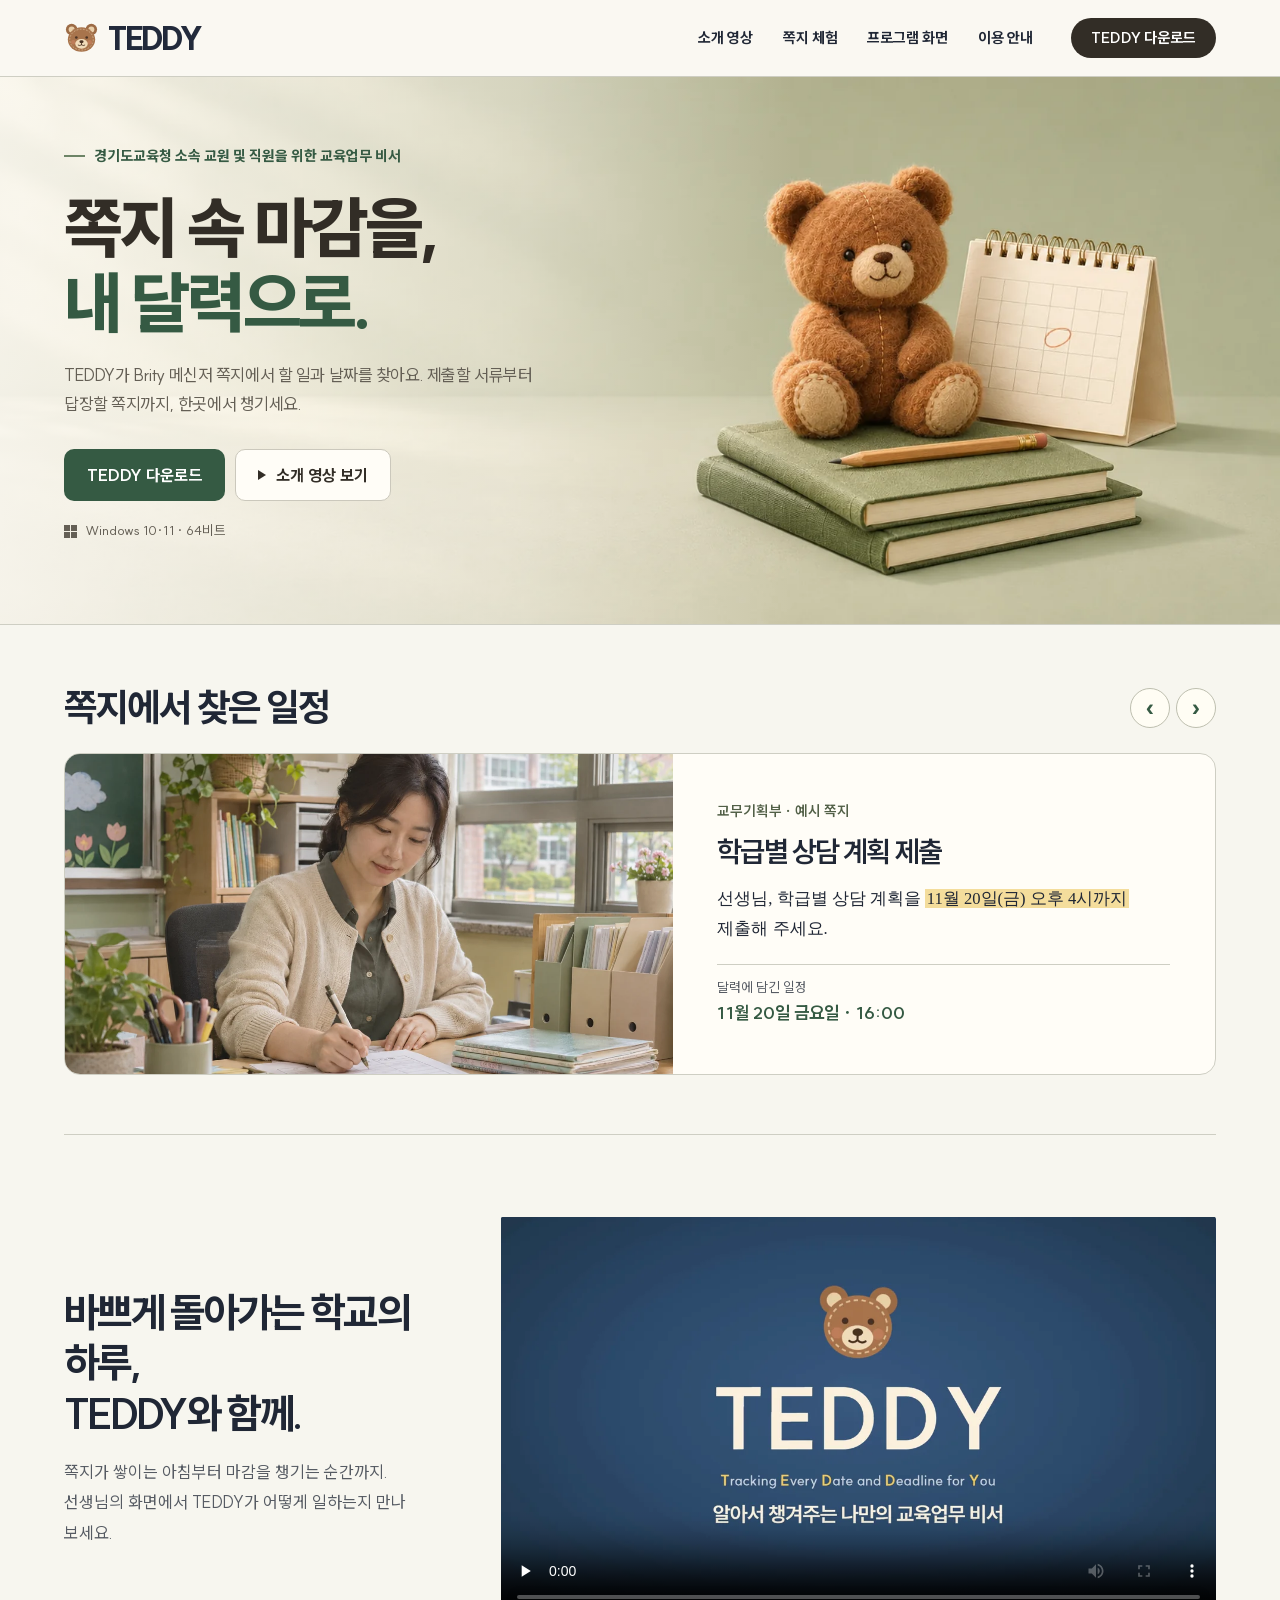
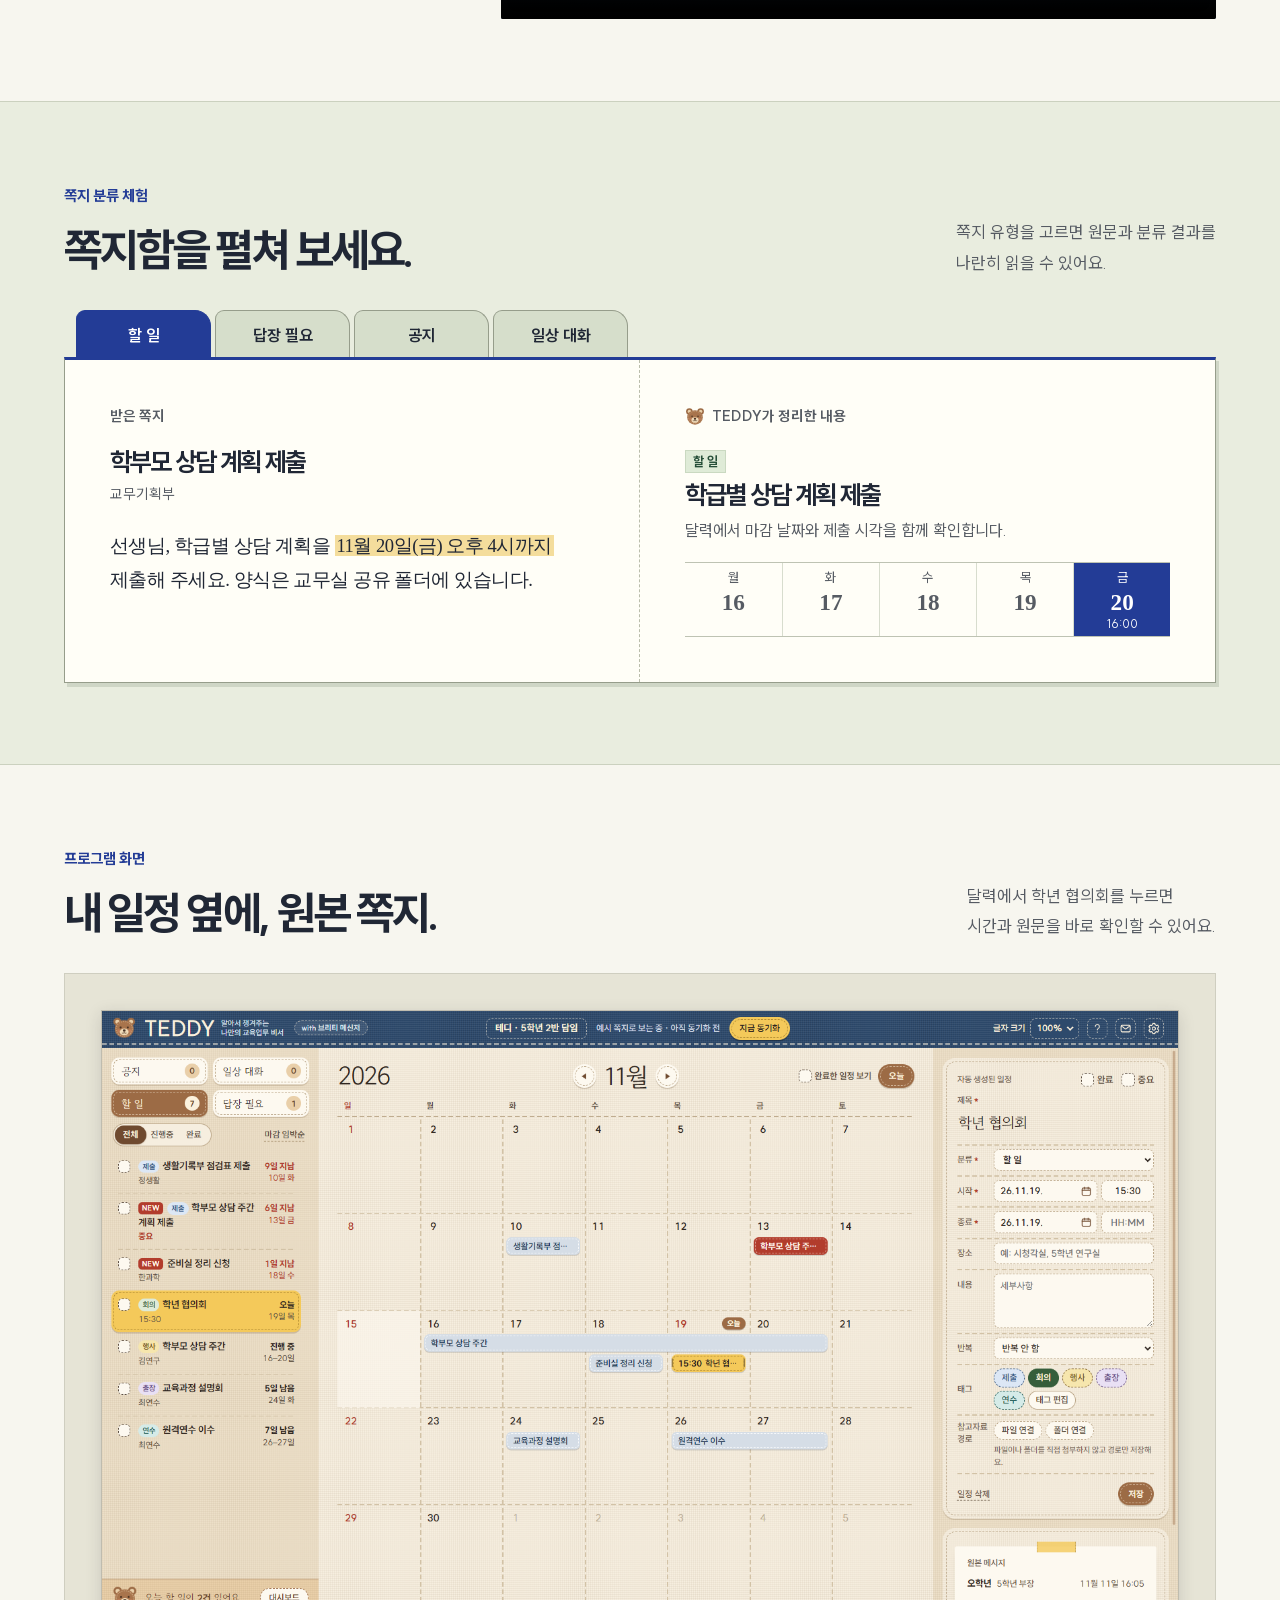
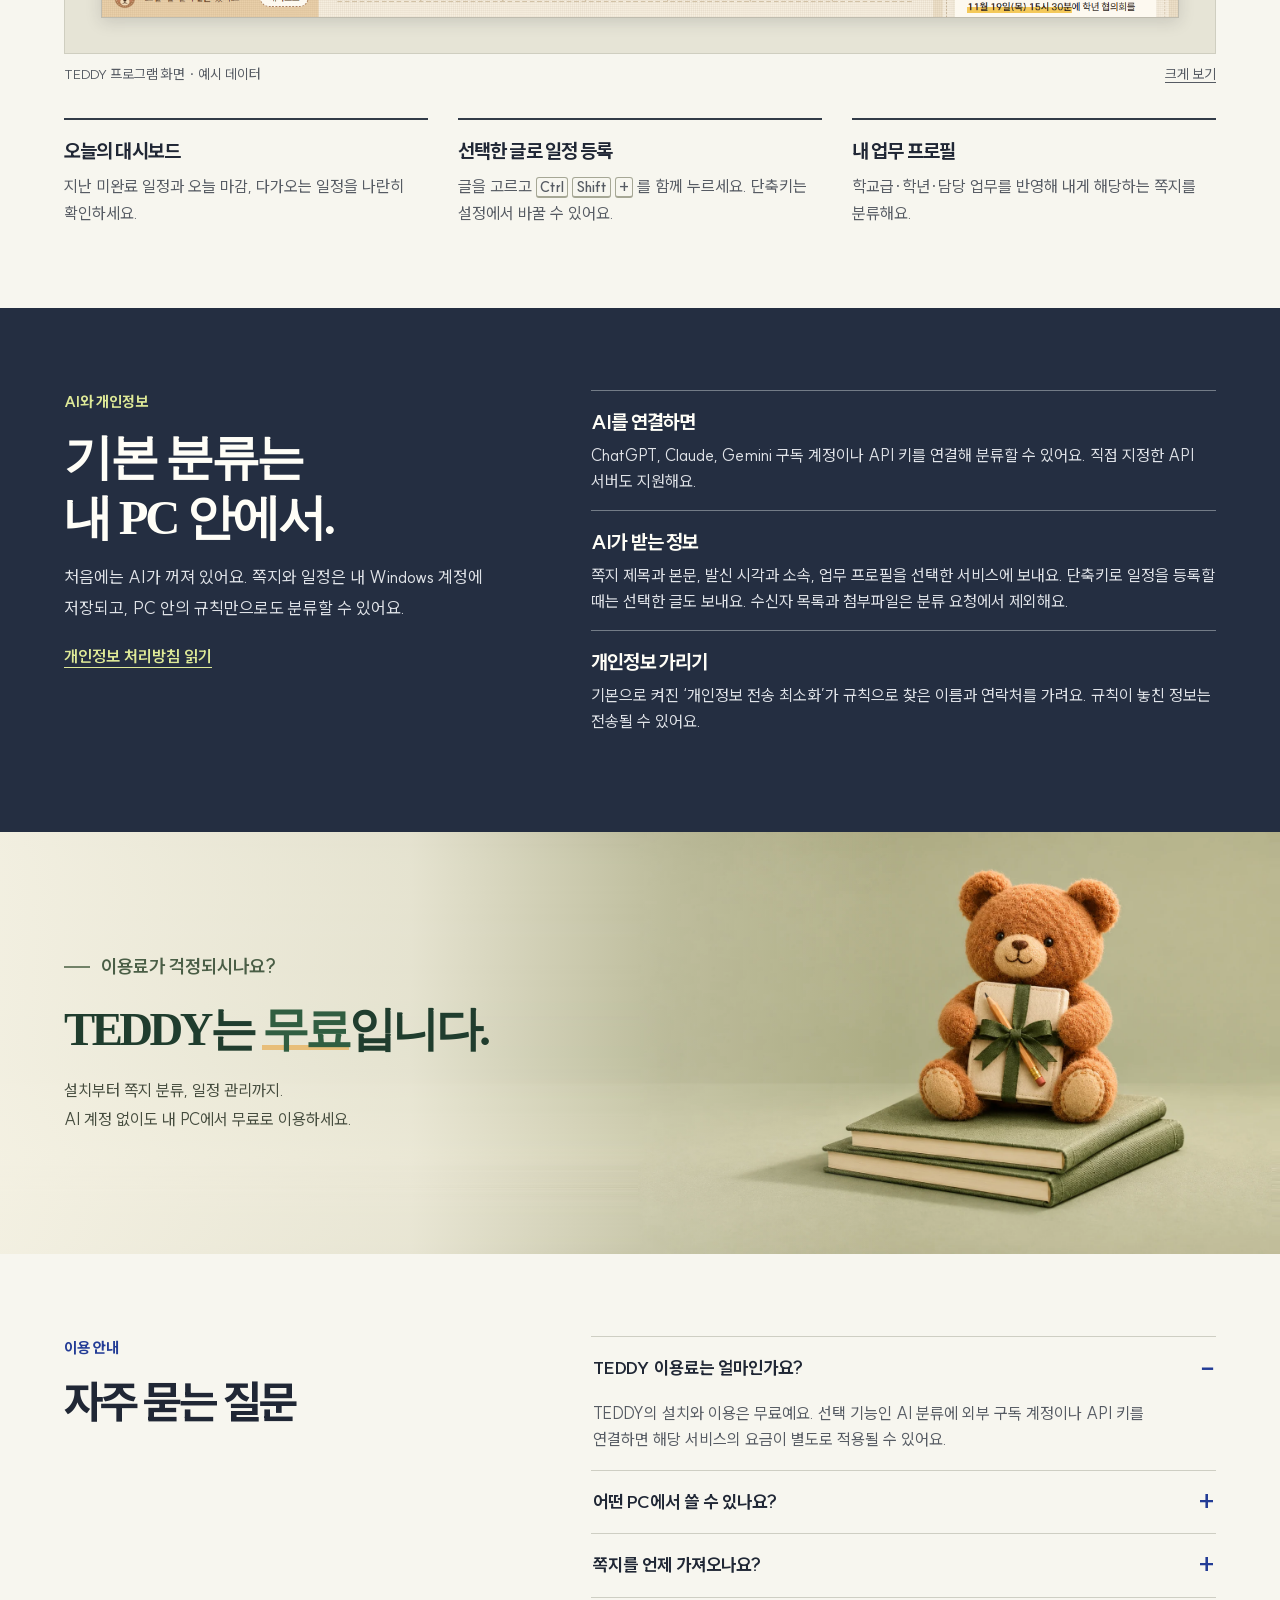
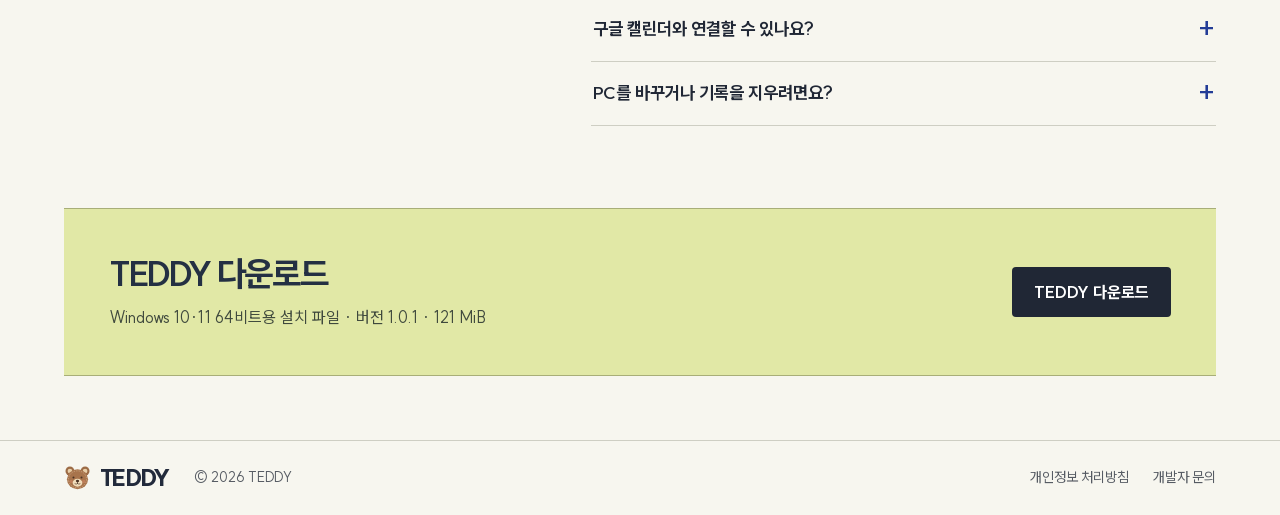
==== commit 4fe84910: "다운로드 안내 페이지, 개발자 문의 페이지, 무료 안내 - 다운로드 단추는 download.html#start로: 설치 안내를 보여 주며 설치 파일 내려받기 시작 - contact" ====
--- a/index.html
+++ b/index.html
@@ -1,5 +1,5 @@
 <!doctype html>
-<html lang="ko">
+<html lang="ko" class="home">
 <head>
   <meta charset="utf-8">
   <meta name="viewport" content="width=device-width, initial-scale=1">
@@ -7,11 +7,11 @@
   <link rel="icon" href="favicon.svg" type="image/svg+xml">
   <link rel="preload" href="fonts/SUIT-Variable.woff2" as="font" type="font/woff2" crossorigin>
   <link rel="stylesheet" href="site.css">
-  <title>TEDDY · 경기도 교직원을 위한 업무 일정 비서</title>
+  <title>TEDDY · 경기도교육청 소속 교원 및 직원을 위한 교육업무 비서</title>
   <meta name="description" content="Brity 쪽지에서 할 일과 마감을 찾아 달력에 정리하는 Windows 프로그램 TEDDY. 예시 쪽지로 네 가지 분류와 일정 등록을 살펴보세요.">
-  <meta property="og:type" content="website"><meta property="og:title" content="TEDDY · 교직원을 위한 업무 일정 비서">
+  <meta property="og:type" content="website"><meta property="og:title" content="TEDDY · 경기도교육청 소속 교원 및 직원을 위한 교육업무 비서">
   <meta property="og:description" content="Brity 쪽지 속 마감을 내 달력으로. 쪽지 분류 예시와 Windows 설치 파일을 확인하세요.">
-  <meta property="og:image" content="share.jpg"><meta name="twitter:card" content="summary_large_image">
+  <meta property="og:image" content="https://easycodingperson.github.io/teddy-website/share.jpg"><meta name="twitter:card" content="summary_large_image">
   <script src="site.js" defer></script>
 </head>
 <body>
@@ -25,18 +25,18 @@
       <a href="#features">프로그램 화면</a>
       <a href="#faq">이용 안내</a>
     </nav>
-    <a class="release-link" href="https://github.com/easycodingperson/teddy-website/releases/download/v1.0.1/TEDDY-Setup-1.0.1.exe" download>다운로드</a>
+    <a class="release-link" href="download.html#start">TEDDY 다운로드</a>
   </div>
 </header>
 <main id="top">
 <section class="hero-ground" aria-labelledby="hero-title">
   <img class="hero-banner" src="media/banner.webp" width="2172" height="724" alt="초록색 노트 위에 앉은 곰돌이와 탁상 달력" fetchpriority="high">
   <div class="hero wrap"><div class="hero-copy">
-    <p class="audience"><span aria-hidden="true"></span>경기도 교직원을 위한 업무 일정 비서</p>
+    <p class="audience"><span aria-hidden="true"></span>경기도교육청 소속 교원 및 직원을 위한 교육업무 비서</p>
     <h1 id="hero-title">쪽지 속 마감을,<br><em>내 달력으로.</em></h1>
     <p class="lead">TEDDY가 Brity 메신저 쪽지에서 할 일과 날짜를 찾아요. 제출할 서류부터 답장할 쪽지까지, 한곳에서 챙기세요.</p>
     <div class="buttons">
-      <a class="btn primary" href="https://github.com/easycodingperson/teddy-website/releases/download/v1.0.1/TEDDY-Setup-1.0.1.exe" download>Windows용 다운로드</a>
+      <a class="btn primary" href="download.html#start">TEDDY 다운로드</a>
       <a class="btn secondary" href="#film" data-play-film><i class="play" aria-hidden="true"></i>소개 영상 보기</a>
     </div>
     <p class="platform"><span class="windows-icon" aria-hidden="true"></span>Windows 10·11 · 64비트</p>
@@ -69,7 +69,7 @@
 <section class="film-section wrap" id="film" aria-labelledby="film-title">
   <div class="film-copy">
 
-    <h2 id="film-title">교무실의 하루, <br>TEDDY와 함께.</h2>
+    <h2 id="film-title">바쁘게 돌아가는 학교의 하루, <br>TEDDY와 함께.</h2>
     <p>쪽지가 쌓이는 아침부터 마감을 챙기는 순간까지. 선생님의 화면에서 TEDDY가 어떻게 일하는지 만나 보세요.</p>
   </div>
   <figure class="film-frame">
@@ -114,13 +114,24 @@
     <div><p class="section-label">AI와 개인정보</p><h2 id="ai-title">기본 분류는 <br>내 PC 안에서.</h2><p>처음에는 AI가 꺼져 있어요. 쪽지와 일정은 내 Windows 계정에 저장되고, PC 안의 규칙만으로도 분류할 수 있어요.</p><a class="under" href="privacy.html">개인정보 처리방침 읽기</a></div>
     <dl id="privacy"><div><dt>AI를 연결하면</dt><dd>ChatGPT, Claude, Gemini 구독 계정이나 API 키를 연결해 분류할 수 있어요. 직접 지정한 API 서버도 지원해요.</dd></div><div><dt>AI가 받는 정보</dt><dd>쪽지 제목과 본문, 발신 시각과 소속, 업무 프로필을 선택한 서비스에 보내요. 단축키로 일정을 등록할 때는 선택한 글도 보내요. 수신자 목록과 첨부파일은 분류 요청에서 제외해요.</dd></div><div><dt>개인정보 가리기</dt><dd>기본으로 켜진 ‘개인정보 전송 최소화’가 규칙으로 찾은 이름과 연락처를 가려요. 규칙이 놓친 정보는 전송될 수 있어요.</dd></div></dl>
   </div></section>
+  <section class="pricing" id="pricing" aria-labelledby="pricing-title">
+    <div class="pricing-scene" aria-hidden="true"></div>
+    <div class="wrap pricing-inner">
+      <div class="pricing-copy">
+        <p class="pricing-question">이용료가 걱정되시나요?</p>
+        <h2 id="pricing-title">TEDDY는 <strong>무료</strong>입니다.</h2>
+        <p>설치부터 쪽지 분류, 일정 관리까지.<br>AI 계정 없이도 내 PC에서 무료로 이용하세요.</p>
+      </div>
+    </div>
+  </section>
   <section class="section wrap faq-grid" id="faq" aria-labelledby="faq-title"><div><p class="section-label">이용 안내</p><h2 id="faq-title">자주 묻는 질문</h2></div><div class="faq">
-    <details open><summary>어떤 PC에서 쓸 수 있나요?</summary><p>Windows 10·11 64비트 PC에서 사용해요. 쪽지를 가져오려면 Brity 메신저 PC 프로그램을 실행하고 로그인해 주세요.</p></details>
+    <details open><summary>TEDDY 이용료는 얼마인가요?</summary><p>TEDDY의 설치와 이용은 무료예요. 선택 기능인 AI 분류에 외부 구독 계정이나 API 키를 연결하면 해당 서비스의 요금이 별도로 적용될 수 있어요.</p></details>
+    <details><summary>어떤 PC에서 쓸 수 있나요?</summary><p>Windows 10·11 64비트 PC에서 사용해요. 쪽지를 가져오려면 Brity 메신저 PC 프로그램을 실행하고 로그인해 주세요.</p></details>
     <details><summary>쪽지를 언제 가져오나요?</summary><p>처음에는 자동 동기화가 꺼져 있어요. ‘지금 동기화’를 누르면 열려 있는 Brity 창에서 쪽지를 읽어요. 설정에서 자동 동기화 시각을 정할 수도 있어요.</p></details>
     <details><summary>구글 캘린더와 연결할 수 있나요?</summary><p>구글 캘린더로 보내기는 준비 중이에요. 현재 버전에서는 TEDDY 안의 달력에서 일정을 확인하고 관리할 수 있어요.</p></details>
     <details><summary>PC를 바꾸거나 기록을 지우려면요?</summary><p>설정의 ‘데이터 관리’에서 백업 파일을 만들고 다른 PC에서 불러올 수 있어요. 모든 기록을 지우려면 ‘데이터 초기화’를 선택하세요.</p></details>
   </div></section>
-  <section class="wrap release" id="release" aria-labelledby="release-title"><div><h2 id="release-title">TEDDY 다운로드</h2><p>Windows 10·11 64비트용 설치 파일 · 버전 1.0.1 · 121 MiB</p></div><a class="btn dark" href="https://github.com/easycodingperson/teddy-website/releases/download/v1.0.1/TEDDY-Setup-1.0.1.exe" download>설치 파일 받기</a></section>
+  <section class="wrap release" id="release" aria-labelledby="release-title"><div><h2 id="release-title">TEDDY 다운로드</h2><p>Windows 10·11 64비트용 설치 파일 · 버전 1.0.1 · 121 MiB</p></div><a class="btn dark" href="download.html#start">TEDDY 다운로드</a></section>
 </main>
-<footer class="site-footer"><div class="wrap"><a class="brand" href="index.html"><img src="bear.svg" width="30" height="28" alt="">TEDDY</a><span>© 2026 TEDDY</span><a href="privacy.html">개인정보 처리방침</a><a href="mailto:shinslab8@gmail.com">개발자 문의</a></div></footer>
+<footer class="site-footer"><div class="wrap"><a class="brand" href="index.html"><img src="bear.svg" width="30" height="28" alt="">TEDDY</a><span>© 2026 TEDDY</span><a href="privacy.html">개인정보 처리방침</a><a href="contact.html">개발자 문의</a></div></footer>
 </body></html>
--- a/site.css
+++ b/site.css
@@ -38,6 +38,8 @@
 .sr-only,.skip:not(:focus) { clip-path: inset(50%); position: absolute; height: 1px; width: 1px; overflow: hidden; white-space: nowrap }
 .skip:focus { position: fixed; top: 10px; left: 10px; z-index: 9; background: white; padding: .6em 1em }
 .mast { background: #faf8f2; border-bottom: 1px solid var(--line) }
+.home { scroll-padding-top: calc(77px + .75rem) }
+.home .mast { position: sticky; top: 0; z-index: 5 }
 .mast-inner { min-height: 76px; display: flex; gap: clamp(18px,3vw,46px); align-items: center }
 .brand { display: inline-flex; align-items: center; gap: 9px; text-decoration: none; font-size: 1.9rem; letter-spacing: -.075em; font-weight: 930; line-height: 1; color: #222a3b }
 .brand img { width: 35px; height: auto }
@@ -198,6 +200,7 @@
   .section-head { align-items: start }
 }
 @media(max-width:720px) {
+  .home { scroll-padding-top: 6.75rem }
   .mast-inner { min-height: 0; flex-wrap: wrap; justify-content: space-between; gap: 0; padding-top: 12px }
   .mast nav { order: 3; margin: 4px 0 0; flex-basis: 100%; justify-content: space-between; gap: 6px }
   .mast nav a,.release-link { font-size: .87rem }.mast nav a { padding: 9px 0 }
@@ -224,3 +227,60 @@
 @media(max-width:360px) {
   .wrap { width: calc(100% - 30px) }.btn { padding: 10px 15px }.mast nav a { font-size: .81rem }
 }
+/* Free use and the Windows installation guide */
+.pricing { position:relative; isolation:isolate; overflow:hidden; background:#c5c6a8; color:#203d2e }
+.pricing-scene { position:absolute; inset:0; z-index:-1; container-type:size }
+/* Extend the quiet edges of the photograph while keeping the bear and books in proportion. */
+.pricing-scene::before {
+  --right-edge:max(0px,calc((100cqw - 1264px) / 2));
+  content:""; position:absolute; inset:0;
+  border-image-source:url("media/teddy-gift-banner.webp");
+  border-image-slice:2 fill;
+  /* Set the gutters in reverse so the mirrored photograph stays on the right. */
+  border-image-width:0 max(0px,calc(100cqw - var(--right-edge) - 150cqh)) 0 var(--right-edge);
+  transform:scaleX(-1);
+}
+.pricing-scene::after { content:""; position:absolute; inset:0; background:linear-gradient(90deg,#f7f4e7ef 0%,#f7f4e7c9 32%,#f7f4e74d 52%,transparent 70%) }
+.pricing-inner { display:grid; align-items:center; min-height:clamp(365px,33vw,490px); padding-block:48px }
+.pricing-copy { width:fit-content; max-width:55% }
+.pricing-question { display:flex; align-items:center; gap:11px; font-size:clamp(1rem,1.45vw,1.3rem); font-weight:690; color:#4a5e46 }
+.pricing-question::before { content:""; width:26px; height:2px; background:#728268 }
+.pricing-copy h2 { margin:16px 0; font:680 clamp(2.05rem,3.65vw,3.75rem)/1.32 var(--serif); letter-spacing:-.075em }
+.pricing-copy h2 strong { font-weight:820; color:#315e41; background:linear-gradient(transparent 80%,#e8be79 80%,#e8be79 90%,transparent 90%) }
+.pricing-copy p:last-child { color:#454c3e; line-height:1.8 }
+.contact { max-width:800px; padding-block:clamp(38px,6vw,90px); }
+.contact h1 { font:700 clamp(2.15rem,4.6vw,4rem)/1.25 var(--serif); letter-spacing:-.065em; color:#284a36; margin-bottom:20px }
+.contact p { max-width:66ch; line-height:1.85 }
+.contact section { margin-top:clamp(28px,4vw,52px); border-top:1px solid #b3beac; padding-top:24px }
+.contact h2 { font-size:1.5rem; margin-bottom:10px }
+.contact-email { display:inline-block; color:#284a36; font-weight:740; font-size:clamp(1.4rem,3vw,2rem); text-underline-offset:5px; margin:12px 0 }
+.contact-note { color:var(--muted); font-size:.94rem }
+.install-guide { max-width:860px; padding-block:clamp(40px,6vw,85px) }
+.guide-intro { padding-bottom:32px; border-bottom:2px solid #355a43 }
+.guide-intro h1 { font-size:clamp(2.15rem,4vw,3.65rem); margin:0 0 14px }
+.guide-intro .btn { margin:18px 0 8px }
+.guide-intro .file-meta { color:var(--muted); font-size:.92rem }
+.steps-heading { font-size:1.6rem; margin:32px 0 16px }
+.install-steps { padding:0; list-style:none; counter-reset:step }
+.install-steps li { counter-increment:step; display:flow-root; position:relative; padding:24px 0 25px 56px; border-top:1px solid var(--line) }
+.install-steps li::before { content:counter(step); position:absolute; left:0; top:22px; width:38px; height:38px; display:grid; place-items:center; border-radius:50%; background:#dfe8d5; color:#355a43; font-weight:800 }
+.install-steps h3 { font-size:1.35rem; margin:0 0 9px }
+.install-steps p { margin:0 0 7px; line-height:1.8 }
+.step-figure { margin:18px 0 0; width:min(100%,660px) }
+.step-figure img { width:100%; height:auto; background:#edece3; border:1px solid #cfcec2; border-radius:8px }
+.step-figure figcaption { margin-top:6px }
+.back-home { margin-top:15px; text-underline-offset:4px }
+@media(max-width:700px) {
+  .pricing-inner { min-height:0; align-items:start; padding:36px 0 calc(min(68vw,325px) + 12px) }
+  .pricing-copy { max-width:100% }
+  .pricing-copy h2 { margin:10px 0 }
+  .pricing-scene::before {
+    --photo-width:min(100cqw,490px);
+    --side-edge:calc((100cqw - var(--photo-width)) / 2);
+    border-image-width:max(0px,calc(100cqh - var(--photo-width) * .667)) var(--side-edge) 0;
+  }
+  .pricing-scene::after { background:linear-gradient(180deg,#f7f4e7ed,#f7f4e7c2 29%,transparent 57%) }
+}
+@media(max-width:600px) {
+  .install-steps li { padding-left:0 }.install-steps li::before { width:30px; height:30px; top:22px }.install-steps h3 { padding-left:40px; min-height:30px; line-height:1.45 }
+}
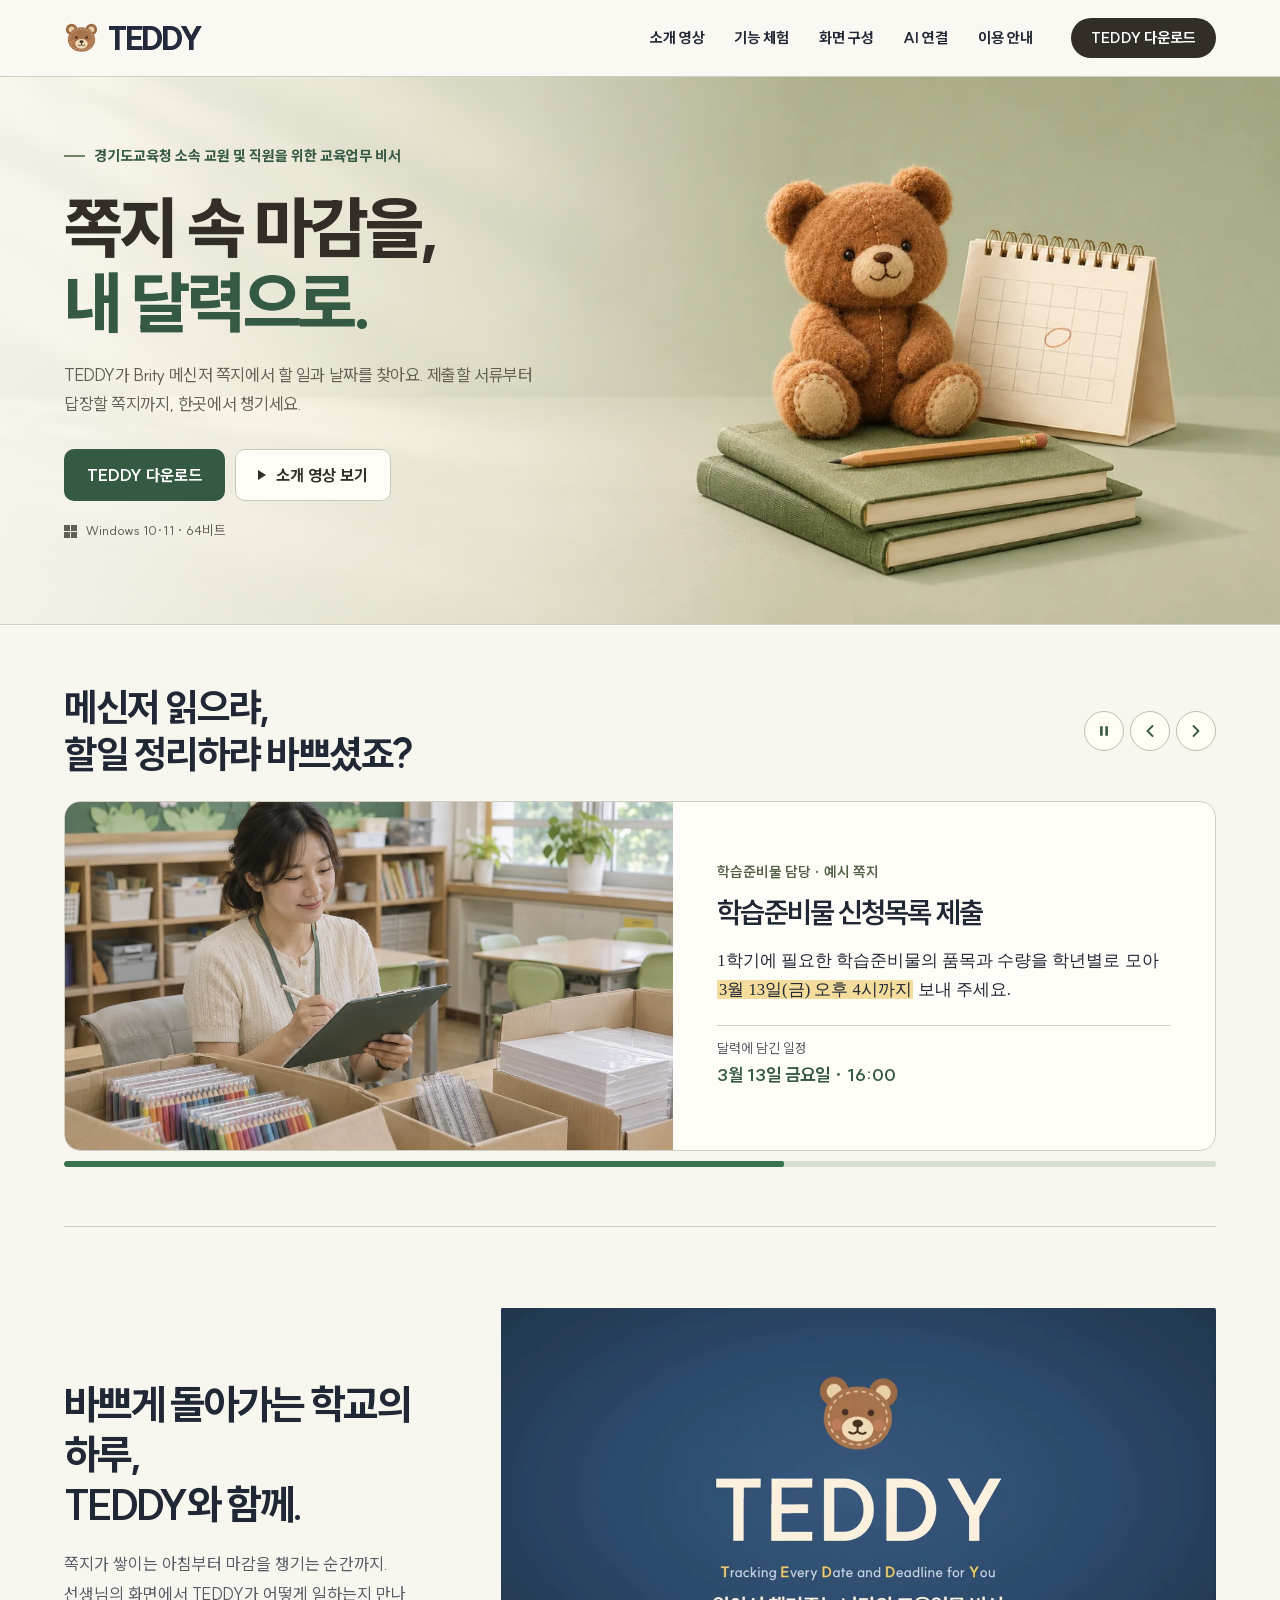
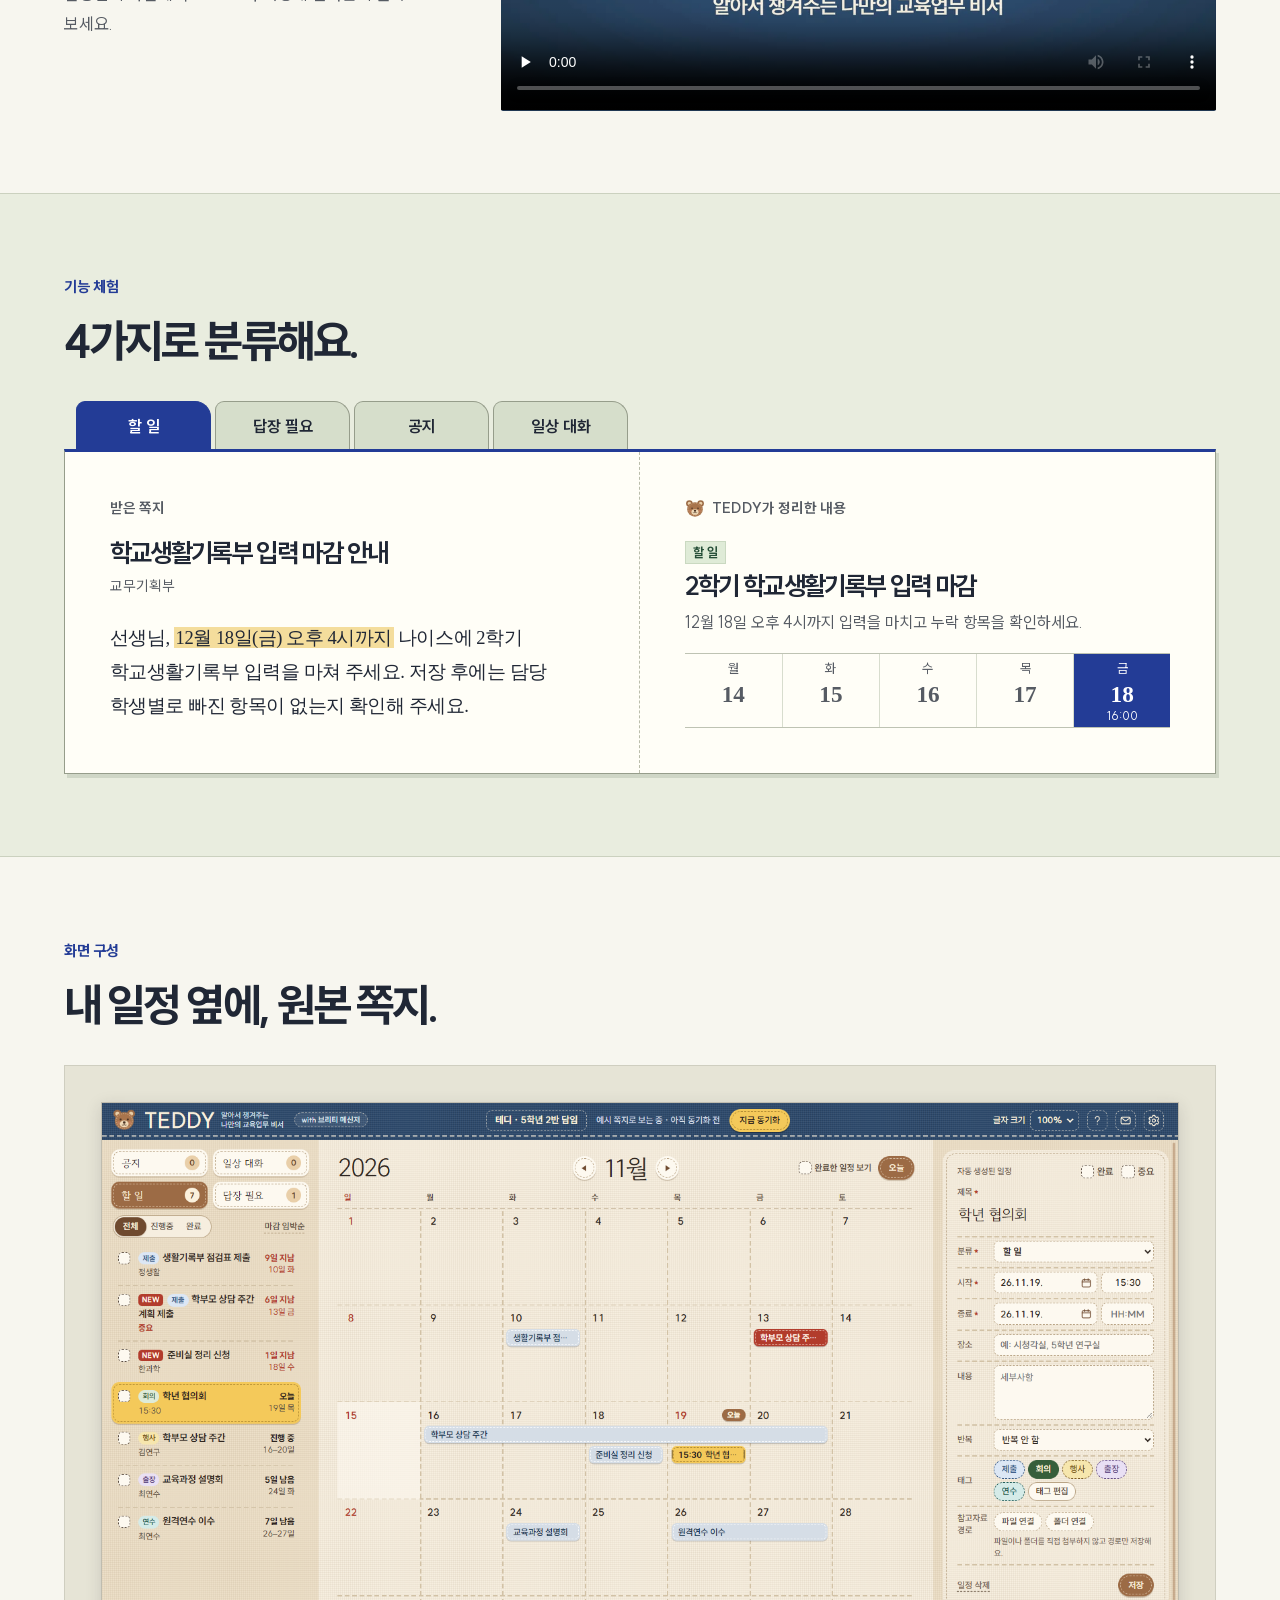
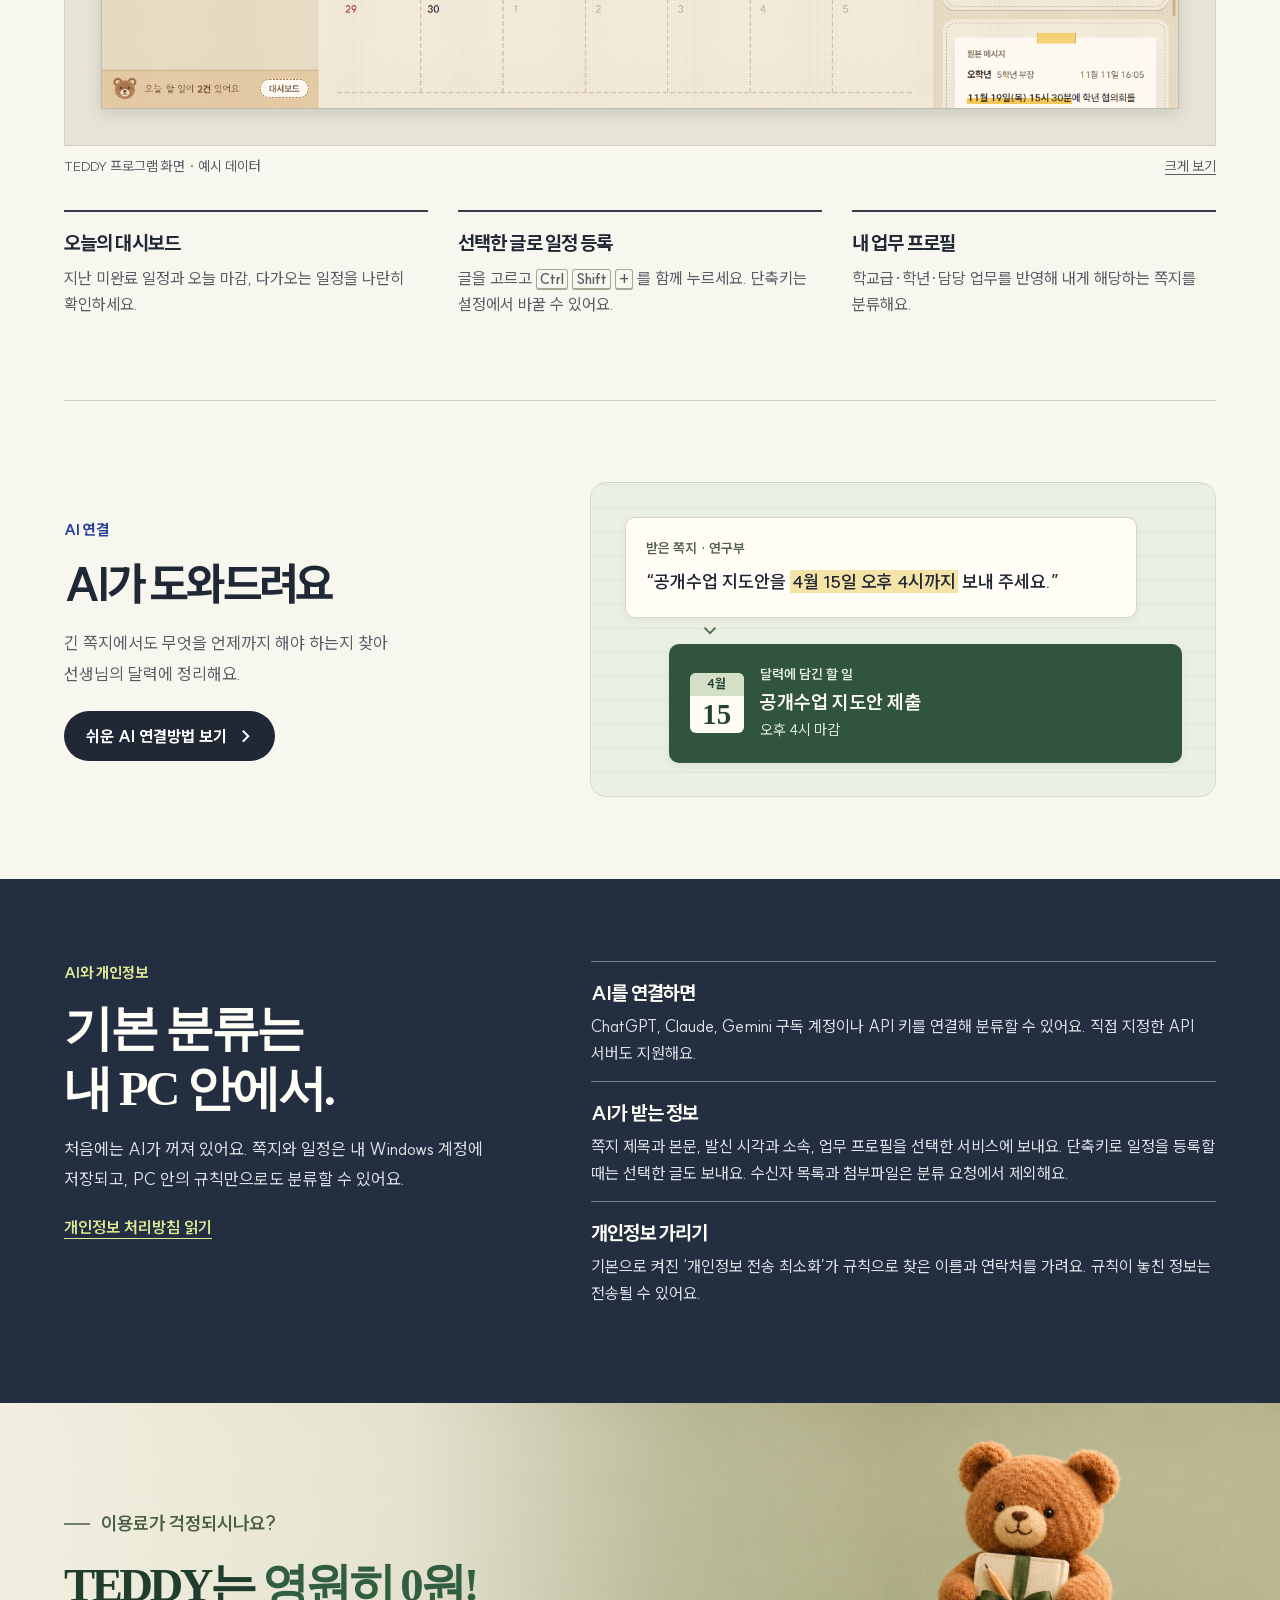
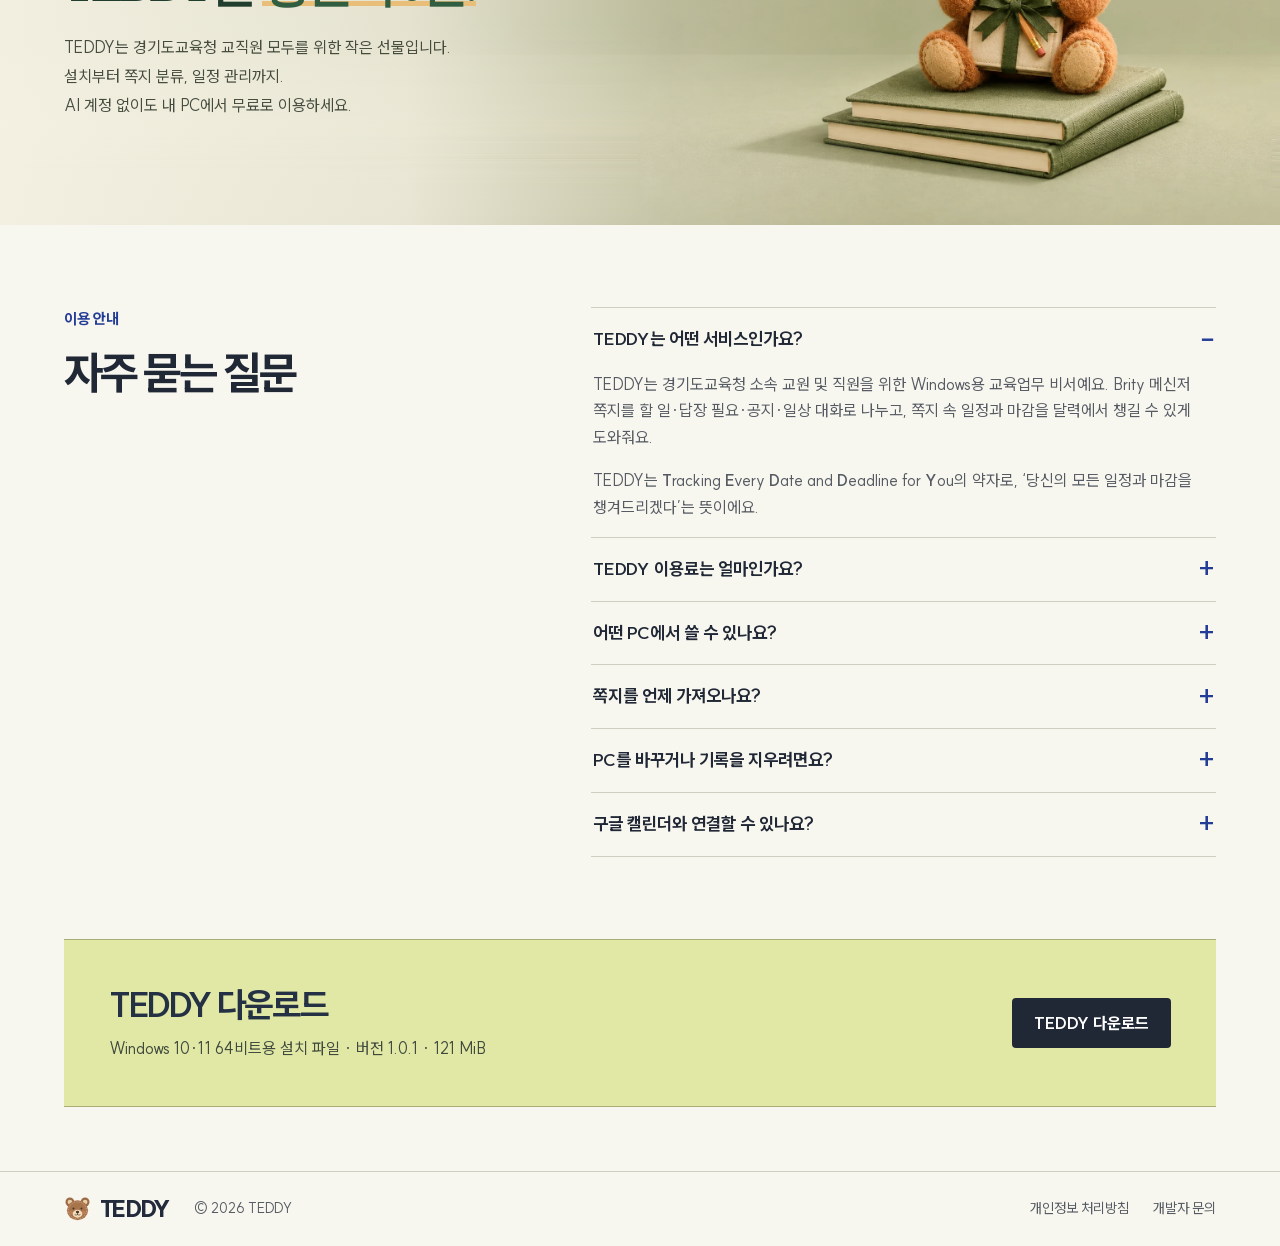
==== commit 77538038: "소개 사이트의 기능 체험과 사례를 개편하고 AI 구독 계정 연결 안내 추가" ====
--- a/index.html
+++ b/index.html
@@ -21,8 +21,9 @@
     <a class="brand" href="#top" aria-label="TEDDY 홈"><img src="bear.svg" width="38" height="36" alt="">TEDDY</a>
     <nav aria-label="주 메뉴">
       <a href="#film">소개 영상</a>
-      <a href="#app">쪽지 체험</a>
-      <a href="#features">프로그램 화면</a>
+      <a href="#app">기능 체험</a>
+      <a href="#features">화면 구성</a>
+      <a href="#ai-connect">AI 연결</a>
       <a href="#faq">이용 안내</a>
     </nav>
     <a class="release-link" href="download.html#start">TEDDY 다운로드</a>
@@ -43,27 +44,51 @@
   </div></div>
 </section>
 <section class="stories wrap" aria-labelledby="stories-title">
-  <div class="stories-head"><h2 id="stories-title">쪽지에서 찾은 일정</h2>
-    <div class="pager" hidden><button type="button" data-turn="-1" aria-label="이전 예시 쪽지">‹</button><button type="button" data-turn="1" aria-label="다음 예시 쪽지">›</button></div>
+  <div class="stories-head"><h2 id="stories-title">메신저 읽으랴,<br>할일 정리하랴 바쁘셨죠?</h2>
+    <div class="pager" hidden>
+      <button type="button" data-playback aria-label="자동 전환 일시정지">
+        <svg width="14" height="14" viewBox="0 0 16 16" aria-hidden="true" fill="currentColor">
+          <path class="pause-icon" d="M3.5 2.5h3v11h-3z M9.5 2.5h3v11h-3z"/>
+          <path class="play-icon" d="M4 2.5 13 8l-9 5.5z"/>
+        </svg>
+      </button>
+      <button type="button" data-turn="-1" aria-label="이전 예시 쪽지"><svg width="16" height="16" viewBox="0 0 16 16" aria-hidden="true"><path d="m10.5 3-5 5 5 5"/></svg></button>
+      <button type="button" data-turn="1" aria-label="다음 예시 쪽지"><svg width="16" height="16" viewBox="0 0 16 16" aria-hidden="true"><path d="m5.5 3 5 5-5 5"/></svg></button>
+    </div>
   </div>
-  <article class="story" data-story>
-    <img src="media/consult.webp" width="1200" height="800" loading="lazy" alt="학부모 상담 주간을 앞두고 선생님이 교실에서 상담 계획표를 작성하는 모습">
-    <div class="story-copy"><p class="story-source">교무기획부 · 예시 쪽지</p><h3>학급별 상담 계획 제출</h3>
-      <blockquote>선생님, 학급별 상담 계획을 <mark>11월 20일(금) 오후 4시까지</mark> 제출해 주세요.</blockquote><p class="story-date"><span>달력에 담긴 일정</span><time datetime="2026-11-20T16:00">11월 20일 금요일 · 16:00</time></p>
-    </div>
-  </article>
-  <article class="story" data-story hidden>
-    <img src="media/briefing.webp" width="1200" height="800" loading="lazy" alt="선생님이 빈 강의실에서 노트북과 리모컨으로 교육과정 설명회 발표 자료를 점검하는 모습">
-    <div class="story-copy"><p class="story-source">교육과정부 · 예시 쪽지</p><h3>교육과정 설명회</h3>
-      <blockquote><mark>11월 24일(화) 오후 2시</mark>에 교육과정 설명회가 열립니다. 발표 자료와 강의실을 미리 점검해 주세요.</blockquote><p class="story-date"><span>달력에 담긴 일정</span><time datetime="2026-11-24T14:00">11월 24일 화요일 · 14:00</time></p>
-    </div>
-  </article>
-  <article class="story" data-story hidden>
-    <img src="media/meeting.webp" width="1200" height="800" loading="lazy" alt="선생님들이 학년 협의회를 앞두고 회의 탁자에 안건 자료를 배부하는 모습">
-    <div class="story-copy"><p class="story-source">5학년부 · 예시 쪽지</p><h3>학년 협의회</h3>
-      <blockquote><mark>11월 19일(목) 오후 3시 30분</mark>에 학년 협의회를 엽니다. 함께 논의할 안건을 준비해 주세요.</blockquote><p class="story-date"><span>달력에 담긴 일정</span><time datetime="2026-11-19T15:30">11월 19일 목요일 · 15:30</time></p>
-    </div>
-  </article>
+  <div class="story-window"><div class="story-track">
+    <article class="story" data-story>
+      <img src="media/supplies.webp" width="1086" height="724" loading="lazy" alt="교사가 색연필과 도화지 수량을 확인하며 신청 목록을 작성하는 모습">
+      <div class="story-copy"><p class="story-source">학습준비물 담당 · 예시 쪽지</p><h3>학습준비물 신청목록 제출</h3>
+        <blockquote>1학기에 필요한 학습준비물의 품목과 수량을 학년별로 모아 <mark>3월 13일(금) 오후 4시까지</mark> 보내 주세요.</blockquote><p class="story-date"><span>달력에 담긴 일정</span><time datetime="2026-03-13T16:00">3월 13일 금요일 · 16:00</time></p>
+      </div>
+    </article>
+    <article class="story" data-story hidden>
+      <img src="media/consult.webp" width="1200" height="800" loading="lazy" alt="교실 책상에서 수업 지도안을 작성하는 교사">
+      <div class="story-copy"><p class="story-source">연구부 · 예시 쪽지</p><h3>공개수업 지도안 제출</h3>
+        <blockquote>4월 22일(수) 학부모 공개수업에 사용할 지도안을 <mark>4월 15일(수) 오후 4시까지</mark> 연구부로 보내 주세요.</blockquote><p class="story-date"><span>달력에 담긴 일정</span><time datetime="2026-04-15T16:00">4월 15일 수요일 · 16:00</time></p>
+      </div>
+    </article>
+    <article class="story" data-story hidden>
+      <img src="media/training.webp" width="1086" height="724" loading="lazy" alt="교직원들이 강사의 설명을 듣고 모둠 실습을 하는 모습">
+      <div class="story-copy"><p class="story-source">연구부 · 예시 쪽지</p><h3>교직원 연수</h3>
+        <blockquote><mark>7월 8일(수) 오후 3시</mark>에 도서실에서 수업 자료 만들기 연수를 진행합니다. 실습에 쓸 노트북을 가져와 주세요.</blockquote><p class="story-date"><span>달력에 담긴 일정</span><time datetime="2026-07-08T15:00">7월 8일 수요일 · 15:00</time></p>
+      </div>
+    </article>
+    <article class="story" data-story hidden>
+      <img src="media/meeting.webp" width="1200" height="800" loading="lazy" alt="회의 탁자에 안건 자료를 펼쳐 놓고 준비하는 교사들">
+      <div class="story-copy"><p class="story-source">교무기획부 · 예시 쪽지</p><h3>부장회의</h3>
+        <blockquote><mark>9월 10일(목) 오후 3시 30분</mark>에 교무실에서 부장회의를 엽니다. 부서별 2학기 행사 일정과 협의할 안건을 준비해 주세요.</blockquote><p class="story-date"><span>달력에 담긴 일정</span><time datetime="2026-09-10T15:30">9월 10일 목요일 · 15:30</time></p>
+      </div>
+    </article>
+    <article class="story" data-story hidden>
+      <img src="media/briefing.webp" width="1200" height="800" loading="lazy" alt="교사가 화면에 워크숍 자료를 띄워 점검하는 모습">
+      <div class="story-copy"><p class="story-source">교육과정부 · 예시 쪽지</p><h3>교육과정 워크숍</h3>
+        <blockquote><mark>12월 9일(수) 오후 2시</mark>에 시청각실에서 내년 교육과정을 함께 짭니다. 학년별로 이어 가고 싶은 활동을 하나씩 준비해 주세요.</blockquote><p class="story-date"><span>달력에 담긴 일정</span><time datetime="2026-12-09T14:00">12월 9일 수요일 · 14:00</time></p>
+      </div>
+    </article>
+  </div></div>
+  <div class="story-progress" aria-hidden="true" hidden><span></span></div>
   <span class="sr-only" role="status" id="story-status"></span>
 </section>
 <section class="film-section wrap" id="film" aria-labelledby="film-title">
@@ -81,7 +106,7 @@
   </figure>
 </section>
 <section class="sorting" id="app" aria-labelledby="demo-title"><div class="wrap">
-  <div class="section-head"><div><p class="section-label">쪽지 분류 체험</p><h2 id="demo-title">쪽지함을 펼쳐 보세요.</h2></div><p>쪽지 유형을 고르면 원문과 분류 결과를<br class="desktop-break"> 나란히 읽을 수 있어요.</p></div>
+  <div class="section-head"><div><p class="section-label">기능 체험</p><h2 id="demo-title">4가지로 분류해요.</h2></div></div>
   <fieldset class="sample-folder"><legend class="sr-only">예시 쪽지 유형 선택</legend>
     <div class="folder-tabs">
       <label class="folder-tab task"><input type="radio" name="sample" value="task" checked><span>할 일</span></label>
@@ -89,18 +114,18 @@
       <label class="folder-tab notice"><input type="radio" name="sample" value="notice"><span>공지</span></label>
       <label class="folder-tab chat"><input type="radio" name="sample" value="chat"><span>일상 대화</span></label>
     </div>
-    <div class="example-pair" data-sample="task"><article class="message"><p class="mini-heading">받은 쪽지</p><h3>학부모 상담 계획 제출</h3><span class="sender">교무기획부</span><p class="quote">선생님, 학급별 상담 계획을 <mark>11월 20일(금) 오후 4시까지</mark> 제출해 주세요. 양식은 교무실 공유 폴더에 있습니다.</p></article>
-          <article class="result"><p class="mini-heading"><img src="bear.svg" alt="" width="20" height="19"> TEDDY가 정리한 내용</p><span class="category task">할 일</span><h3>학급별 상담 계획 제출</h3><p>달력에서 마감 날짜와 제출 시각을 함께 확인합니다.</p><div class="week" aria-label="11월 16일부터 20일까지의 예시 달력"><span>월<b>16</b></span><span>화<b>17</b></span><span>수<b>18</b></span><span>목<b>19</b></span><span class="chosen">금<b>20</b><small>16:00</small></span></div></article></div>
-    <div class="example-pair" data-sample="reply"><article class="message"><p class="mini-heading">받은 쪽지</p><h3>학년 협의회 참석 여부</h3><span class="sender">학년부</span><p class="quote">선생님, 다음 학년 협의회에 <mark>참석 가능하신지 답장</mark> 부탁드립니다. 인원이 정해지면 회의실을 예약하겠습니다.</p></article>
-          <article class="result"><p class="mini-heading"><img src="bear.svg" alt="" width="20" height="19"> TEDDY가 정리한 내용</p><span class="category reply">답장 필요</span><h3>협의회 참석 여부 회신</h3><p>답장을 기다리는 쪽지를 따로 모아 확인하고 Brity에서 회신합니다.</p><p class="result-line">회신할 내용 <strong>협의회 참석 여부</strong></p></article></div>
-    <div class="example-pair" data-sample="notice"><article class="message"><p class="mini-heading">받은 쪽지</p><h3>이달 급식 식단표 안내</h3><span class="sender">급식실</span><p class="quote">이달 급식 식단표를 학교 게시판에 올렸습니다. 학급에서 식단을 안내하실 때 <mark>참고해 주세요.</mark></p></article>
-          <article class="result"><p class="mini-heading"><img src="bear.svg" alt="" width="20" height="19"> TEDDY가 정리한 내용</p><span class="category notice">공지</span><h3>이달 급식 식단표 안내</h3><p>필요할 때 다시 읽을 안내를 공지 목록에서 찾습니다.</p><p class="result-line">참고할 곳 <strong>학교 게시판</strong></p></article></div>
-    <div class="example-pair" data-sample="chat"><article class="message"><p class="mini-heading">받은 쪽지</p><h3>간식 감사합니다</h3><span class="sender">동학년 선생님</span><p class="quote">어제 나눠 주신 간식 잘 먹었습니다. <mark>고맙습니다, 선생님!</mark> 오늘도 좋은 하루 보내세요.</p></article>
-          <article class="result"><p class="mini-heading"><img src="bear.svg" alt="" width="20" height="19"> TEDDY가 정리한 내용</p><span class="category chat">일상 대화</span><h3>간식 감사 인사</h3><p>가벼운 인사는 일상 대화에 모여 할 일 목록을 정리하기 쉽습니다.</p><p class="result-line">대화 내용 <strong>동료의 감사 인사</strong></p></article></div>
+    <div class="example-pair" data-sample="task"><article class="message"><p class="mini-heading">받은 쪽지</p><h3>학교생활기록부 입력 마감 안내</h3><span class="sender">교무기획부</span><p class="quote">선생님, <mark>12월 18일(금) 오후 4시까지</mark> 나이스에 2학기 학교생활기록부 입력을 마쳐 주세요. 저장 후에는 담당 학생별로 빠진 항목이 없는지 확인해 주세요.</p></article>
+          <article class="result"><p class="mini-heading"><img src="bear.svg" alt="" width="20" height="19"> TEDDY가 정리한 내용</p><span class="category task">할 일</span><h3>2학기 학교생활기록부 입력 마감</h3><p>12월 18일 오후 4시까지 입력을 마치고 누락 항목을 확인하세요.</p><div class="week" aria-label="12월 14일부터 18일까지의 예시 달력"><span>월<b>14</b></span><span>화<b>15</b></span><span>수<b>16</b></span><span>목<b>17</b></span><span class="chosen">금<b>18</b><small>16:00</small></span></div></article></div>
+    <div class="example-pair" data-sample="reply"><article class="message"><p class="mini-heading">받은 쪽지</p><h3>학급 수업시간표 변경 문의</h3><span class="sender">5학년 2반 담임</span><p class="quote">선생님, 이번 주 목요일에 저희 반 <mark>2교시 국어와 4교시 영어를 서로 바꿀 수 있을까요?</mark> 2교시에 영어 수업이 가능하신지 답장 부탁드립니다.</p></article>
+          <article class="result"><p class="mini-heading"><img src="bear.svg" alt="" width="20" height="19"> TEDDY가 정리한 내용</p><span class="category reply">답장 필요</span><h3>학급 수업시간표 변경 문의</h3><p>목요일 5학년 2반 수업을 2교시 영어, 4교시 국어로 바꾸자는 요청입니다.</p><p class="result-line">회신할 내용 <strong>목요일 2교시 영어 수업 가능 여부</strong></p></article></div>
+    <div class="example-pair" data-sample="notice"><article class="message"><p class="mini-heading">받은 쪽지</p><h3>교육청 교원 연수 신청 안내</h3><span class="sender">연구부</span><p class="quote">선생님, 교육청에서 교원 연수 신청 안내 공문이 와서 공람으로 보내드립니다. 참석을 희망하시는 선생님께서는 <mark>공람 문서에서 연수 일정과 신청 방법을 확인해 주세요.</mark></p></article>
+          <article class="result"><p class="mini-heading"><img src="bear.svg" alt="" width="20" height="19"> TEDDY가 정리한 내용</p><span class="category notice">공지</span><h3>교육청 교원 연수 신청 안내</h3><p>연수 참석 희망자는 공람 문서에서 일정과 신청 방법을 확인할 수 있습니다.</p><p class="result-line">참고할 곳 <strong>공람 문서</strong></p></article></div>
+    <div class="example-pair" data-sample="chat"><article class="message"><p class="mini-heading">받은 쪽지</p><h3>체육대회, 함께해 주셔서 감사합니다</h3><span class="sender">체육대회 담당 교사</span><p class="quote">선생님들, 오늘 체육대회 준비부터 경기 진행, 뒷정리까지 함께해 주신 덕분에 큰 행사를 무사히 마쳤습니다. <mark>힘을 보태 주신 모든 선생님께 진심으로 감사드립니다.</mark></p></article>
+          <article class="result"><p class="mini-heading"><img src="bear.svg" alt="" width="20" height="19"> TEDDY가 정리한 내용</p><span class="category chat">일상 대화</span><h3>체육대회를 마치고 전하는 감사 인사</h3><p>체육대회 담당 교사가 행사 준비와 진행, 뒷정리를 함께한 선생님들께 고마움을 전했습니다.</p><p class="result-line">대화 내용 <strong>체육대회 협조에 대한 감사</strong></p></article></div>
   </fieldset>
 </div></section>
 <section class="section wrap" id="features" aria-labelledby="feature-title">
-  <div class="section-head"><div><p class="section-label">프로그램 화면</p><h2 id="feature-title">내 일정 옆에, 원본 쪽지.</h2></div><p>달력에서 학년 협의회를 누르면<br class="desktop-break"> 시간과 원문을 바로 확인할 수 있어요.</p></div>
+  <div class="section-head"><div><p class="section-label">화면 구성</p><h2 id="feature-title">내 일정 옆에, 원본 쪽지.</h2></div></div>
   <figure class="app-screen"><a href="teddy-calendar.webp" aria-label="TEDDY 달력 화면 크게 보기"><img src="teddy-calendar.webp" width="1600" height="900" loading="lazy" alt="11월 19일 15시 30분 학년 협의회가 선택된 TEDDY. 왼쪽 할 일 목록, 가운데 월간 달력, 오른쪽 일정 편집과 원본 쪽지가 보인다."></a>
       <figcaption><span>TEDDY 프로그램 화면 · 예시 데이터</span><a href="teddy-calendar.webp">크게 보기</a></figcaption>
     </figure>
@@ -110,6 +135,24 @@
     <div><dt>내 업무 프로필</dt><dd>학교급·학년·담당 업무를 반영해 내게 해당하는 쪽지를 분류해요.</dd></div>
   </dl>
 </section>
+  <section class="section wrap ai-overview" id="ai-connect" aria-labelledby="ai-connect-title">
+    <div class="ai-intro">
+      <p class="section-label">AI 연결</p>
+      <h2 id="ai-connect-title">AI가 도와드려요</h2>
+      <p class="ai-description">긴 쪽지에서도 무엇을 언제까지 해야 하는지 찾아 선생님의 달력에 정리해요.</p>
+      <a class="btn dark ai-pill" href="ai-guide.html">쉬운 AI 연결방법 보기 <span aria-hidden="true">→</span></a>
+    </div>
+    <figure class="ai-example" aria-label="받은 쪽지를 달력에 정리한 예시">
+      <div class="ai-note">
+        <p class="ai-note-source">받은 쪽지 · 연구부</p>
+        <blockquote>“공개수업 지도안을 <mark>4월 15일 오후 4시까지</mark> 보내 주세요.”</blockquote>
+      </div>
+      <div class="ai-entry">
+        <div class="ai-date"><span>4월</span><b>15</b></div>
+        <div><p>달력에 담긴 할 일</p><strong>공개수업 지도안 제출</strong><time datetime="2026-04-15T16:00">오후 4시 마감</time></div>
+      </div>
+    </figure>
+  </section>
   <section class="info-band" id="ai" aria-labelledby="ai-title"><div class="wrap info-grid">
     <div><p class="section-label">AI와 개인정보</p><h2 id="ai-title">기본 분류는 <br>내 PC 안에서.</h2><p>처음에는 AI가 꺼져 있어요. 쪽지와 일정은 내 Windows 계정에 저장되고, PC 안의 규칙만으로도 분류할 수 있어요.</p><a class="under" href="privacy.html">개인정보 처리방침 읽기</a></div>
     <dl id="privacy"><div><dt>AI를 연결하면</dt><dd>ChatGPT, Claude, Gemini 구독 계정이나 API 키를 연결해 분류할 수 있어요. 직접 지정한 API 서버도 지원해요.</dd></div><div><dt>AI가 받는 정보</dt><dd>쪽지 제목과 본문, 발신 시각과 소속, 업무 프로필을 선택한 서비스에 보내요. 단축키로 일정을 등록할 때는 선택한 글도 보내요. 수신자 목록과 첨부파일은 분류 요청에서 제외해요.</dd></div><div><dt>개인정보 가리기</dt><dd>기본으로 켜진 ‘개인정보 전송 최소화’가 규칙으로 찾은 이름과 연락처를 가려요. 규칙이 놓친 정보는 전송될 수 있어요.</dd></div></dl>
@@ -119,17 +162,18 @@
     <div class="wrap pricing-inner">
       <div class="pricing-copy">
         <p class="pricing-question">이용료가 걱정되시나요?</p>
-        <h2 id="pricing-title">TEDDY는 <strong>무료</strong>입니다.</h2>
-        <p>설치부터 쪽지 분류, 일정 관리까지.<br>AI 계정 없이도 내 PC에서 무료로 이용하세요.</p>
+        <h2 id="pricing-title">TEDDY는 <strong>영원히 0원!</strong></h2>
+        <p>TEDDY는 경기도교육청 교직원 모두를 위한 작은 선물입니다.<br>설치부터 쪽지 분류, 일정 관리까지.<br>AI 계정 없이도 내 PC에서 무료로 이용하세요.</p>
       </div>
     </div>
   </section>
   <section class="section wrap faq-grid" id="faq" aria-labelledby="faq-title"><div><p class="section-label">이용 안내</p><h2 id="faq-title">자주 묻는 질문</h2></div><div class="faq">
-    <details open><summary>TEDDY 이용료는 얼마인가요?</summary><p>TEDDY의 설치와 이용은 무료예요. 선택 기능인 AI 분류에 외부 구독 계정이나 API 키를 연결하면 해당 서비스의 요금이 별도로 적용될 수 있어요.</p></details>
+    <details open><summary>TEDDY는 어떤 서비스인가요?</summary><p>TEDDY는 경기도교육청 소속 교원 및 직원을 위한 Windows용 교육업무 비서예요. Brity 메신저 쪽지를 할 일·답장 필요·공지·일상 대화로 나누고, 쪽지 속 일정과 마감을 달력에서 챙길 수 있게 도와줘요.</p><p>TEDDY는 <span lang="en"><b>T</b>racking <b>E</b>very <b>D</b>ate and <b>D</b>eadline for <b>Y</b>ou</span>의 약자로, ‘당신의 모든 일정과 마감을 챙겨드리겠다’는 뜻이에요.</p></details>
+    <details><summary>TEDDY 이용료는 얼마인가요?</summary><p>TEDDY의 설치와 이용은 무료예요. 선택 기능인 AI 분류에 외부 구독 계정이나 API 키를 연결하면 해당 서비스의 요금이 별도로 적용될 수 있어요.</p></details>
     <details><summary>어떤 PC에서 쓸 수 있나요?</summary><p>Windows 10·11 64비트 PC에서 사용해요. 쪽지를 가져오려면 Brity 메신저 PC 프로그램을 실행하고 로그인해 주세요.</p></details>
     <details><summary>쪽지를 언제 가져오나요?</summary><p>처음에는 자동 동기화가 꺼져 있어요. ‘지금 동기화’를 누르면 열려 있는 Brity 창에서 쪽지를 읽어요. 설정에서 자동 동기화 시각을 정할 수도 있어요.</p></details>
+    <details><summary>PC를 바꾸거나 기록을 지우려면요?</summary><p>설정의 ‘데이터 관리’에서 백업 파일을 만들고 다른 PC에서 불러올 수 있어요. 모든 기록을 지우려면 ‘데이터 초기화’를 선택하세요.</p></details>
     <details><summary>구글 캘린더와 연결할 수 있나요?</summary><p>구글 캘린더로 보내기는 준비 중이에요. 현재 버전에서는 TEDDY 안의 달력에서 일정을 확인하고 관리할 수 있어요.</p></details>
-    <details><summary>PC를 바꾸거나 기록을 지우려면요?</summary><p>설정의 ‘데이터 관리’에서 백업 파일을 만들고 다른 PC에서 불러올 수 있어요. 모든 기록을 지우려면 ‘데이터 초기화’를 선택하세요.</p></details>
   </div></section>
   <section class="wrap release" id="release" aria-labelledby="release-title"><div><h2 id="release-title">TEDDY 다운로드</h2><p>Windows 10·11 64비트용 설치 파일 · 버전 1.0.1 · 121 MiB</p></div><a class="btn dark" href="download.html#start">TEDDY 다운로드</a></section>
 </main>
--- a/site.css
+++ b/site.css
@@ -77,6 +77,13 @@
 .under { font-weight:680; text-underline-offset:5px }
 .stories { padding-block:clamp(42px,4.6vw,72px); border-bottom:1px solid var(--line) }
 .stories-head { display:flex; align-items:center; justify-content:space-between; gap:18px; margin-bottom:22px }
+.story-window { overflow:hidden; border-radius:16px }
+.story-track { display:grid; grid-auto-flow:column; grid-auto-columns:100%; transition:transform .48s ease-in-out }
+.story-progress { height:6px; margin-top:10px; overflow:hidden; border-radius:6px; background:#d7dfd0 }
+.story-progress span { display:block; height:100%; border-radius:inherit; background:#38734e; transform:scaleX(0); transform-origin:left }
+@media(max-width:600px) { #stories-title { font-size:clamp(1.5rem,6.4vw,2.25rem) } }
+@media(prefers-reduced-motion:reduce) { .story-track { transition:none } }
+@media(max-width:600px) { .stories-head { flex-wrap:wrap } }
 .stories h2 { font-size:clamp(1.85rem,3vw,2.9rem) }
 .story { display:grid; grid-template-columns:minmax(0,1.12fr) minmax(0,1fr); align-items:stretch; border:1px solid var(--line); border-radius:16px; overflow:hidden; background:#fffdf7 }
 .story>img { width:100%; height:100%; aspect-ratio:1.9; object-fit:cover; object-position:center 44% }
@@ -88,6 +95,9 @@
 .story-date span { color:var(--muted); font-size:.85rem }.story-date time { font-size:1.1rem; font-weight:730; color:#355a43 }
 .pager { display:flex; gap:6px }.pager button { display:grid; place-items:center; width:40px; height:40px; padding:0; border:1px solid #bebfaf; border-radius:50%; background:#fffdf4; color:#355a43; font:650 1.55rem/1 SUIT,sans-serif }
 .pager button:hover { background:#e5ebdd }
+.pager svg { display:block }
+.pager [data-turn] path { fill:none; stroke:currentColor; stroke-width:1.8; stroke-linecap:round; stroke-linejoin:round }
+.pager [data-playback]:not(.paused) .play-icon,.pager .paused .pause-icon { display:none }
 @media(max-width:830px) { .hero { padding-block:30px; gap:15px; grid-template-columns:minmax(0,1.2fr) minmax(0,1fr) } }
 @media(max-width:690px) {
   .hero-ground { background:#faf8f2 }
@@ -112,7 +122,7 @@
 figcaption a { text-underline-offset: 3px }
 .film-error { padding: 8px 0 }
 .sorting { background: #e9eddf; border-block: 1px solid #cbd1bf }
-.section-head { display: flex; justify-content: space-between; align-items: end; gap: 30px; margin-bottom: 32px }
+.section-head { display: flex; align-items: end; gap: clamp(18px,2vw,30px); margin-bottom: 32px }
 .sample-folder { border: 0; padding: 0; min-width: 0 }
 .folder-tabs { display: flex; gap: 4px; align-items: end; padding-left: 12px }
 .folder-tab { cursor: pointer; position: relative; color: var(--ink); flex: 0 1 135px; text-align: center }
@@ -255,6 +265,58 @@
 .contact h2 { font-size:1.5rem; margin-bottom:10px }
 .contact-email { display:inline-block; color:#284a36; font-weight:740; font-size:clamp(1.4rem,3vw,2rem); text-underline-offset:5px; margin:12px 0 }
 .contact-note { color:var(--muted); font-size:.94rem }
+.ai-overview { display:grid; grid-template-columns:minmax(0,.85fr) minmax(0,1.15fr); align-items:center; gap:clamp(24px,5vw,72px); border-top:1px solid var(--line) }
+.ai-description { max-width:23em; margin-top:16px; color:var(--muted); font-size:1.05rem; line-height:1.8 }
+.ai-example { padding:clamp(18px,2.6vw,38px); border:1px solid #d5dccd; border-radius:16px; background:repeating-linear-gradient(0deg,transparent 0 23px,#556b4910 23px 24px),#eaf0e2 }
+.ai-note,.ai-entry { padding:clamp(14px,1.6vw,22px); border-radius:10px; box-shadow:0 3px 9px #2b443410 }
+.ai-note { position:relative; margin-right:8%; background:#fffdf6; border:1px solid #d8d6c8 }
+.ai-note::after { content:"↓"; position:absolute; left:15%; top:100%; line-height:26px; font-weight:750; color:#526c51 }
+.ai-note-source,.ai-entry p { font-size:.85rem; font-weight:700 }
+.ai-note-source { color:#53604f }
+.ai-note blockquote { margin:7px 0 0; line-height:1.6; font-size:clamp(1rem,1.4vw,1.25rem); font-weight:620 }
+.ai-note mark { background:#f6e3a8; color:inherit }
+.ai-entry { display:flex; align-items:center; gap:16px; margin:26px 0 0 8%; background:#31543f; color:#fffef6 }
+.ai-entry p,.ai-entry time { color:#e4eddf }
+.ai-entry strong,.ai-entry time { display:block }
+.ai-entry strong { font-size:clamp(1rem,1.5vw,1.35rem) }
+.ai-entry time { font-size:.92rem }
+.ai-date { flex:none; width:54px; overflow:hidden; border-radius:6px; text-align:center; background:#fffdf3; color:#254333 }
+.ai-date span { display:block; padding:1px 0; background:#d4dfc8; font-size:.78rem; font-weight:750 }
+.ai-date b { display:block; font:700 1.8rem/1.3 var(--serif) }
+.ai-guide figure img { width:100%; height:auto }
+.ai-pill { margin-top:22px; border-radius:999px }
+.ai-guide { max-width:850px; padding-block:clamp(36px,5vw,74px) }
+.ai-guide-intro { border-bottom:2px solid #49684c; padding-bottom:24px }
+.ai-guide h1 { margin-bottom:15px; font-size:clamp(2.1rem,4vw,3.5rem) }
+.ai-guide h2 { font-size:clamp(1.55rem,2.8vw,2.15rem); margin:36px 0 12px }
+.ai-guide h3 { margin:0 0 15px; font-size:1.5rem }
+.ai-guide h4 { margin:0 0 7px; font-size:1.17rem }
+.ai-guide p { line-height:1.85 }
+.ai-guide figure { margin:16px 0 0; max-width:620px }
+.ai-guide a { text-underline-offset:4px }
+.ai-paths { border:0; padding:0; margin:18px 0 0; min-inline-size:0 }
+.ai-choices { display:flex; gap:6px; flex-wrap:wrap; border-bottom:1px solid var(--line); padding-bottom:15px; margin-bottom:24px }
+.ai-choices label { padding:8px 18px; cursor:pointer; border:1px solid #a4b49d; border-radius:24px; font-weight:700 }
+.ai-route { display:none }
+#path-chatgpt:checked ~ .route-chatgpt,#path-claude:checked ~ .route-claude,#path-gemini:checked ~ .route-gemini { display:block }
+#path-chatgpt:checked ~ div label[for=path-chatgpt],#path-claude:checked ~ div label[for=path-claude],#path-gemini:checked ~ div label[for=path-gemini] { color:white; background:#315841 }
+.ai-paths:has(input:focus-visible) .ai-choices { outline:2px solid var(--blue); outline-offset:3px }
+.ai-guide ol { padding-left:1.6em; margin:0 }
+.ai-guide li { padding:4px 0 20px 4px }
+.ai-guide li::marker { font-weight:800; color:#315841 }
+.ai-guide details { border-top:1px solid var(--line); padding:14px 0 }
+.ai-guide details p { margin-top:10px }
+.ai-guide summary { font-weight:700 }
+.ai-guide .under { display:inline-block; margin-top:24px; color:#315841 }
+@media(prefers-reduced-motion:no-preference) { .home { scroll-behavior:smooth } }
+@media(max-width:800px) { .ai-overview { grid-template-columns:1fr } }
+@media(max-width:420px) { .ai-entry { gap:10px; margin-left:3% }.ai-note { margin-right:3% } }
+@media(min-width:721px) and (max-width:900px) {
+  .mast-inner { width:calc(100% - 30px); gap:14px }
+  .mast nav { gap:14px }
+  .mast nav a,.release-link { white-space:nowrap; font-size:.88rem }
+}
+@media(max-width:400px) { .mast nav { gap:4px; flex-wrap:wrap }.mast nav a { font-size:.8rem } }
 .install-guide { max-width:860px; padding-block:clamp(40px,6vw,85px) }
 .guide-intro { padding-bottom:32px; border-bottom:2px solid #355a43 }
 .guide-intro h1 { font-size:clamp(2.15rem,4vw,3.65rem); margin:0 0 14px }
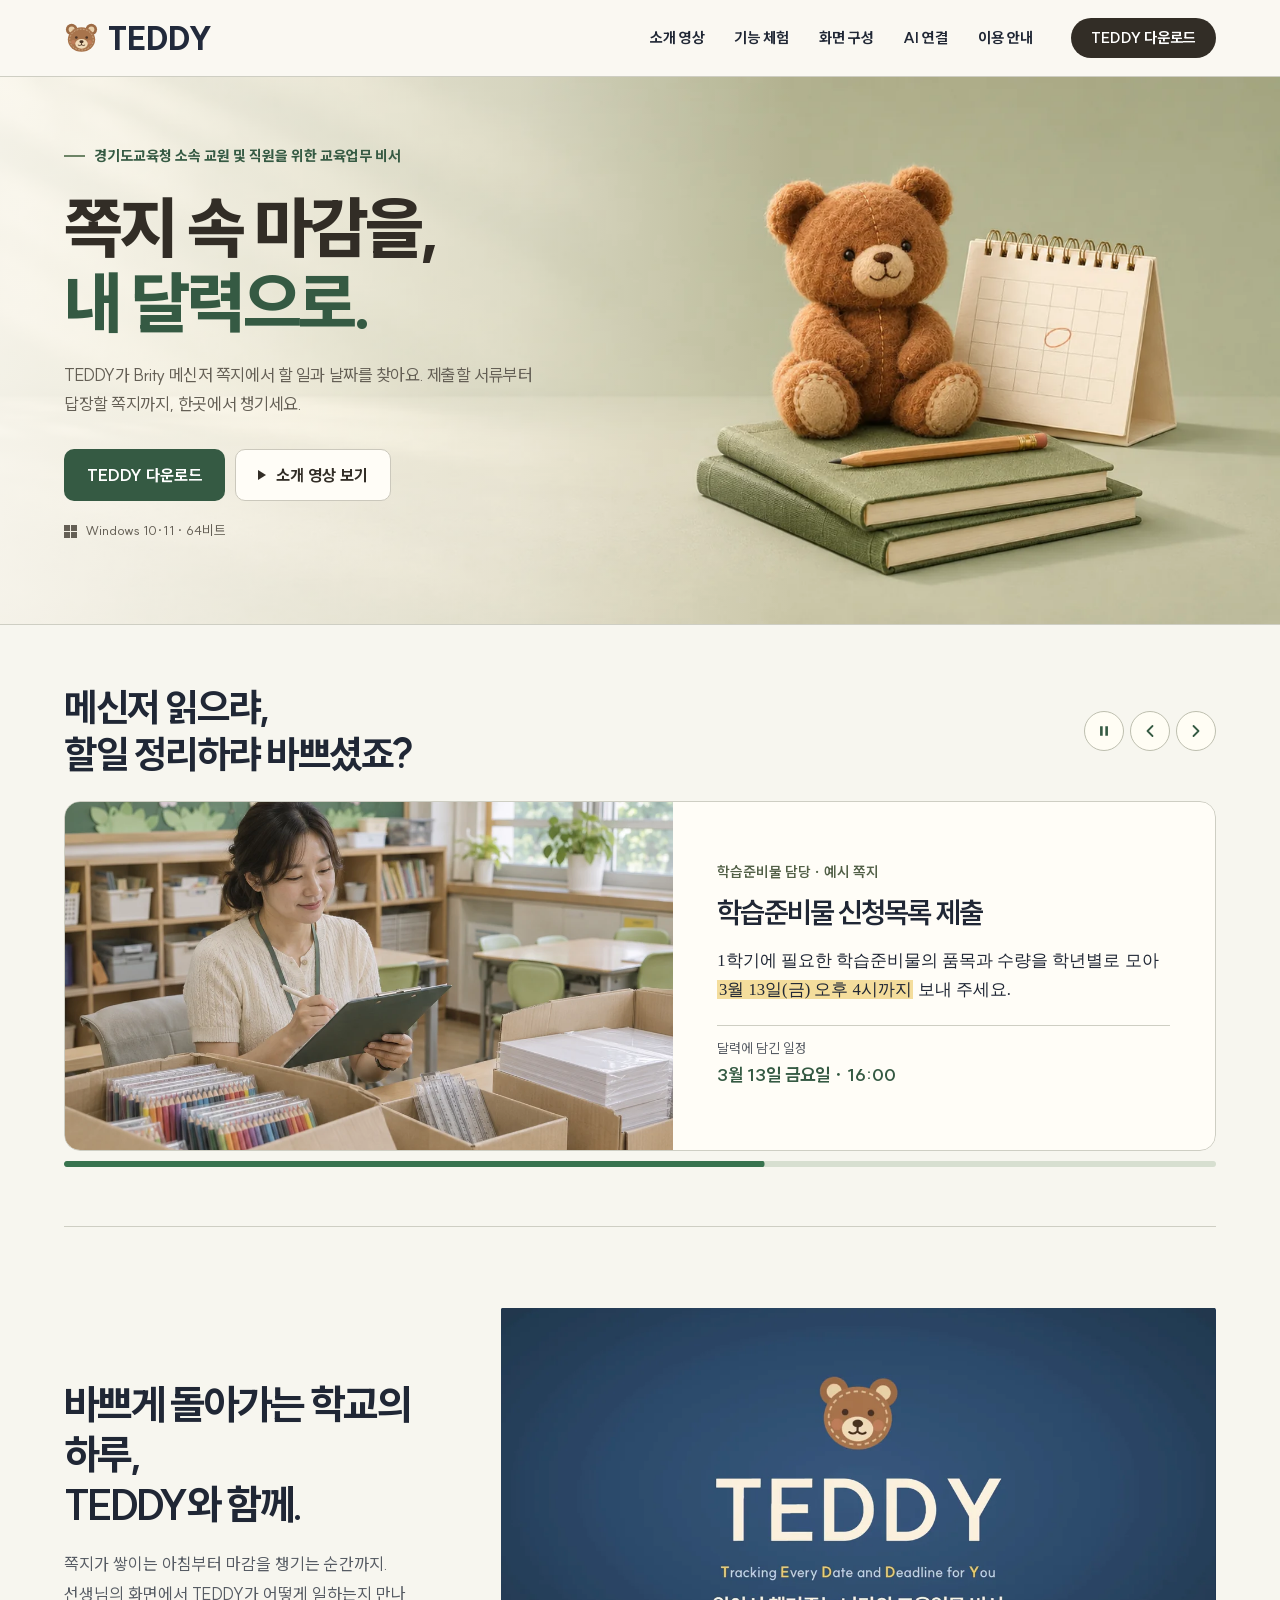
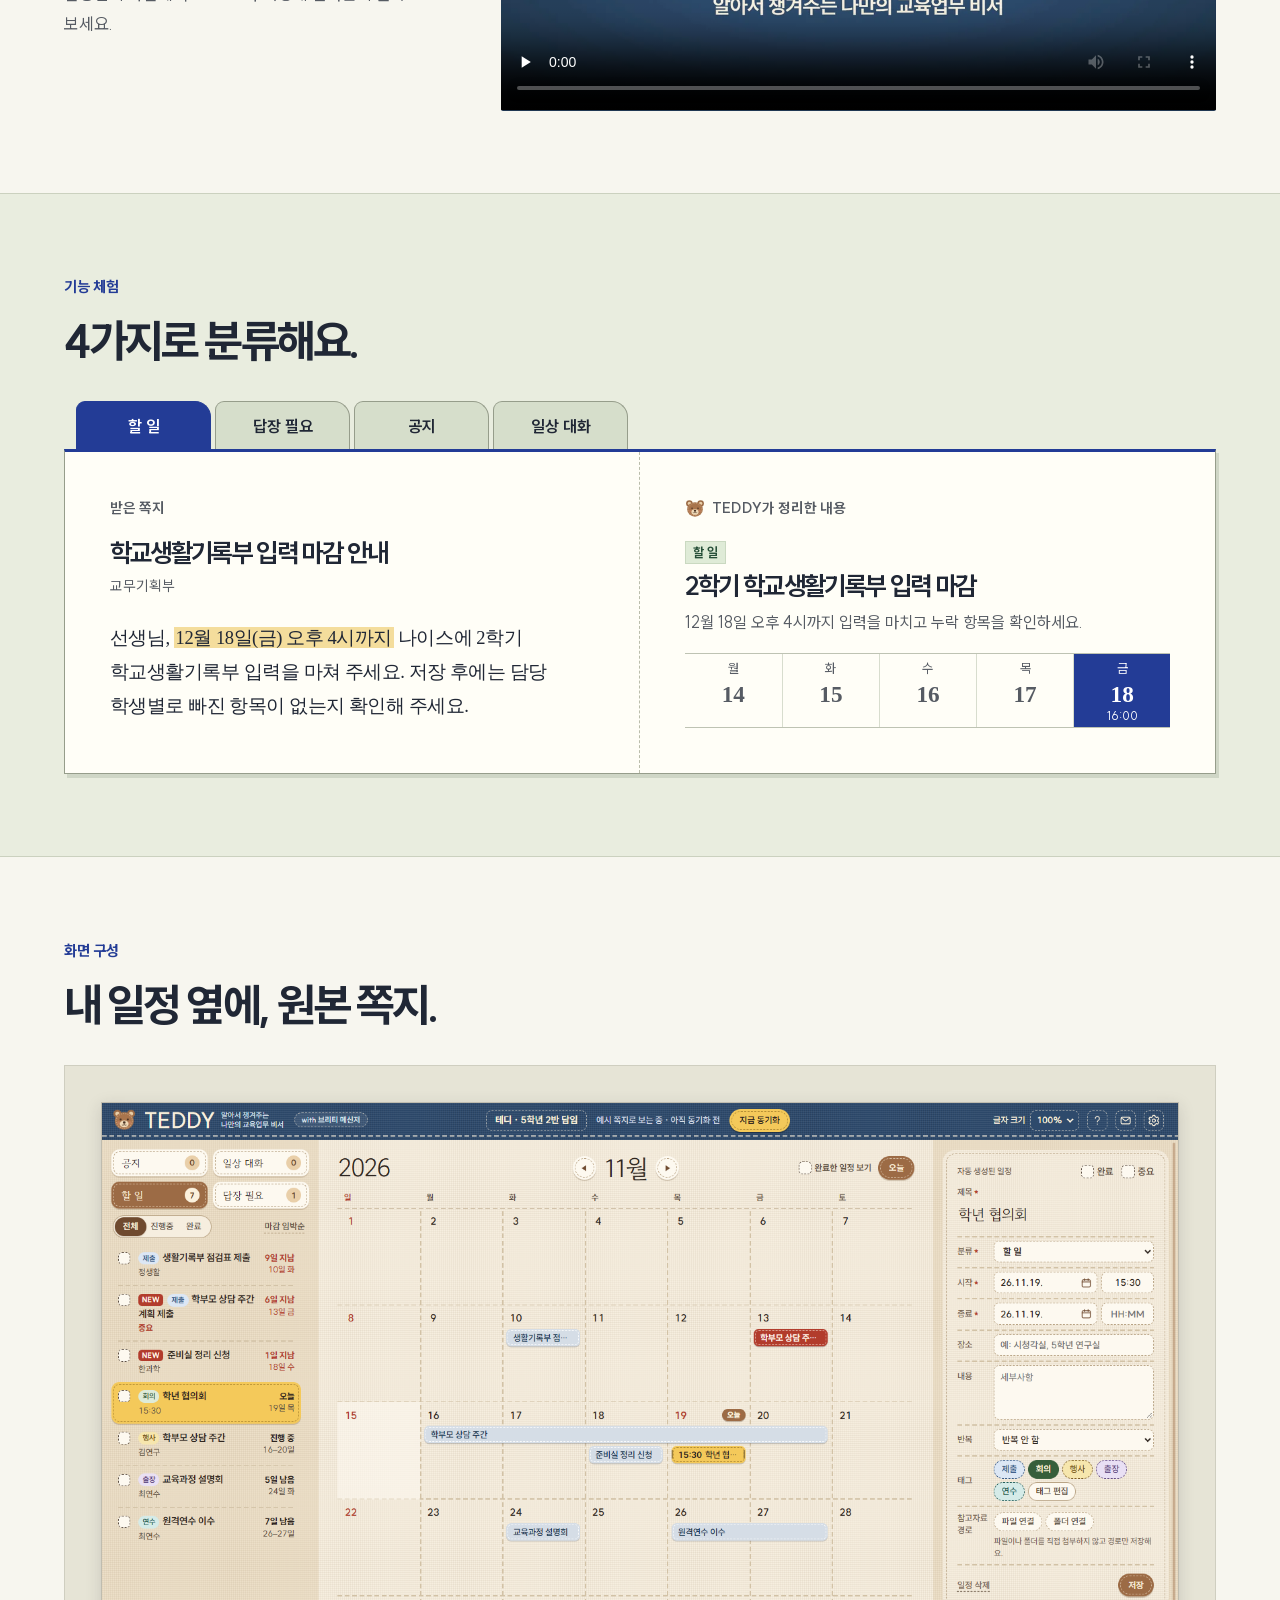
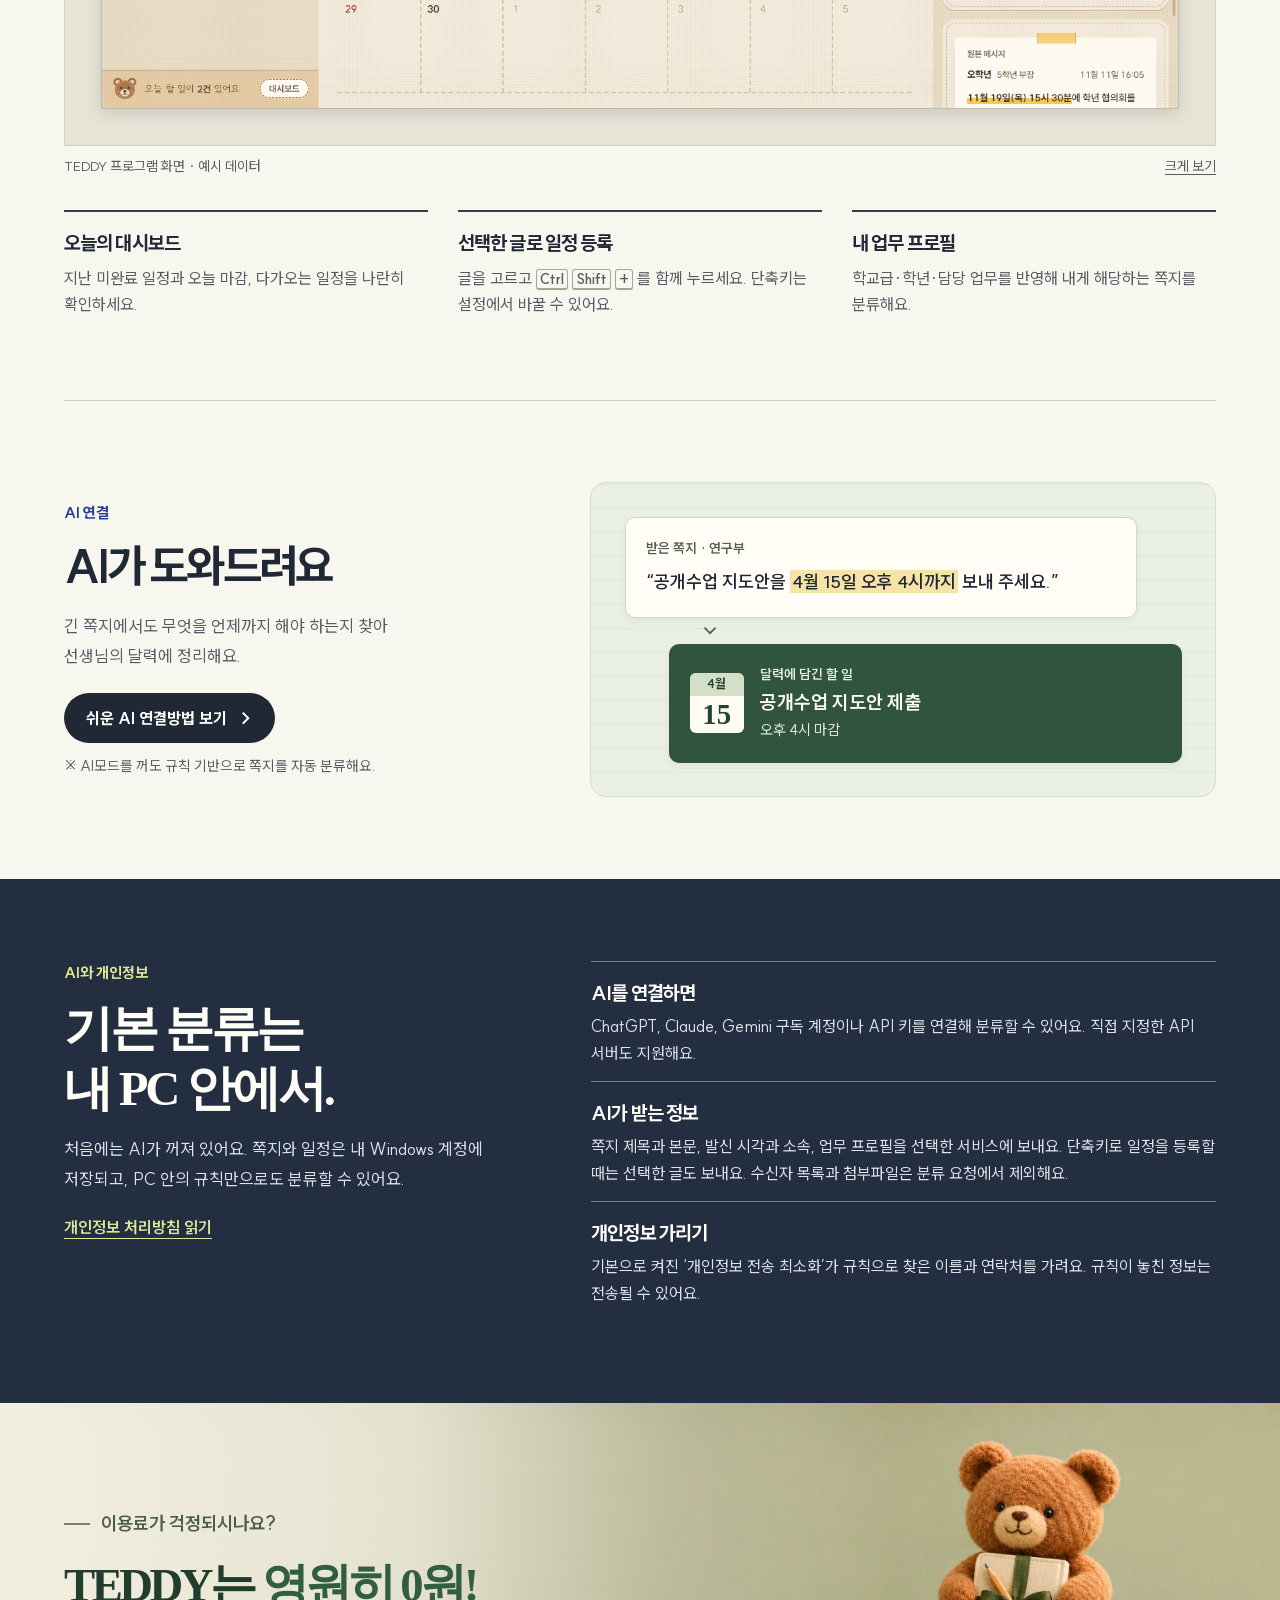
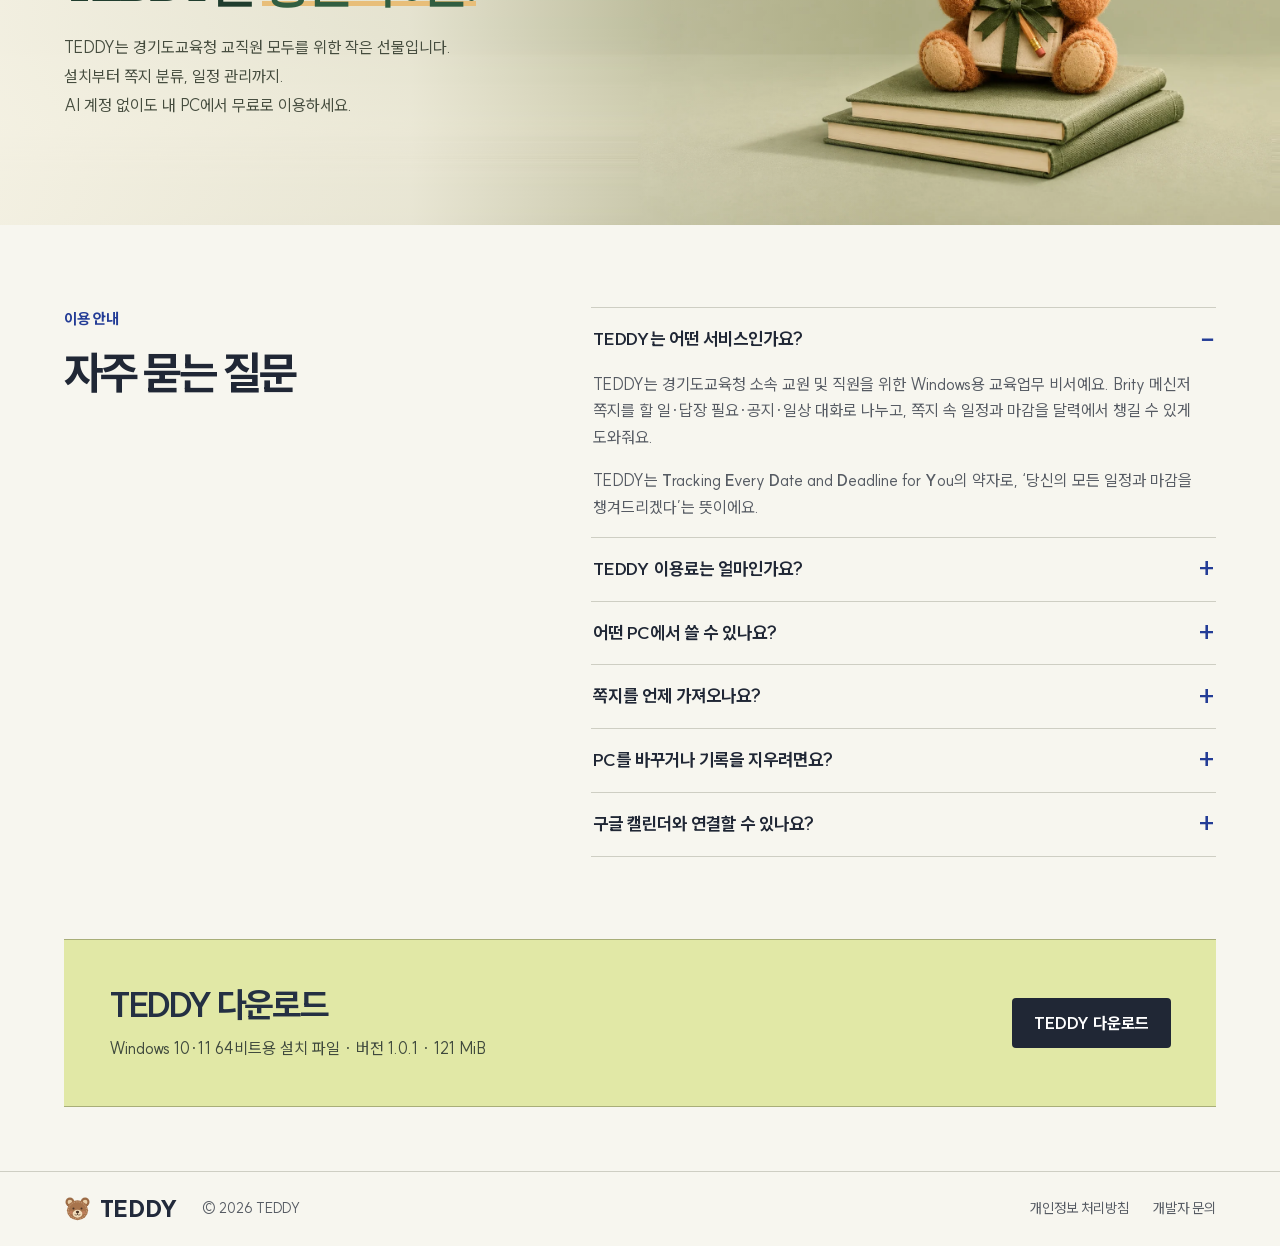
==== commit 656f1e86: "AI 모드 안내와 개인정보 처리방침 용어 정리" ====
--- a/index.html
+++ b/index.html
@@ -141,6 +141,7 @@
       <h2 id="ai-connect-title">AI가 도와드려요</h2>
       <p class="ai-description">긴 쪽지에서도 무엇을 언제까지 해야 하는지 찾아 선생님의 달력에 정리해요.</p>
       <a class="btn dark ai-pill" href="ai-guide.html">쉬운 AI 연결방법 보기 <span aria-hidden="true">→</span></a>
+      <p class="ai-note-disclaimer">※ AI모드를 꺼도 규칙 기반으로 쪽지를 자동 분류해요.</p>
     </div>
     <figure class="ai-example" aria-label="받은 쪽지를 달력에 정리한 예시">
       <div class="ai-note">
--- a/site.css
+++ b/site.css
@@ -41,7 +41,7 @@
 .home { scroll-padding-top: calc(77px + .75rem) }
 .home .mast { position: sticky; top: 0; z-index: 5 }
 .mast-inner { min-height: 76px; display: flex; gap: clamp(18px,3vw,46px); align-items: center }
-.brand { display: inline-flex; align-items: center; gap: 9px; text-decoration: none; font-size: 1.9rem; letter-spacing: -.075em; font-weight: 930; line-height: 1; color: #222a3b }
+.brand { display: inline-flex; align-items: center; gap: 9px; text-decoration: none; font-size: 1.9rem; letter-spacing: 0; font-weight: 930; line-height: 1; color: #222a3b }
 .brand img { width: 35px; height: auto }
 .mast nav { margin-left: auto; display: flex; align-items: center; gap: clamp(16px,2.3vw,36px) }
 .mast nav a,.release-link { text-decoration: none; font-size: .93rem; font-weight: 730 }
@@ -191,7 +191,7 @@
 .doc__toc ol{position:sticky;top:20px;list-style:none;margin:0;padding:14px 18px;background:#eeeee3;border-top:2px solid var(--blue)}
 .doc__toc a{display:block;padding:4px 0;color:var(--muted);font-size:.9rem;text-decoration:none}
 .doc__toc a:hover{text-decoration:underline}
-.doc__text h2{margin:40px 0 14px;font-size:1.52rem;scroll-margin-top:1rem}
+.doc__text h2{margin:40px 0 14px;font-size:1.52rem;letter-spacing:-.025em;scroll-margin-top:1rem}
 .doc__text h2:first-child{margin-top:0}
 .doc__text h3{margin:20px 0 8px;font-size:1.13rem}
 .doc__text p,.doc__text ul{margin:0 0 12px}
@@ -285,6 +285,7 @@
 .ai-date b { display:block; font:700 1.8rem/1.3 var(--serif) }
 .ai-guide figure img { width:100%; height:auto }
 .ai-pill { margin-top:22px; border-radius:999px }
+.ai-note-disclaimer { margin-top:12px; color:var(--muted); font-size:.9rem }
 .ai-guide { max-width:850px; padding-block:clamp(36px,5vw,74px) }
 .ai-guide-intro { border-bottom:2px solid #49684c; padding-bottom:24px }
 .ai-guide h1 { margin-bottom:15px; font-size:clamp(2.1rem,4vw,3.5rem) }
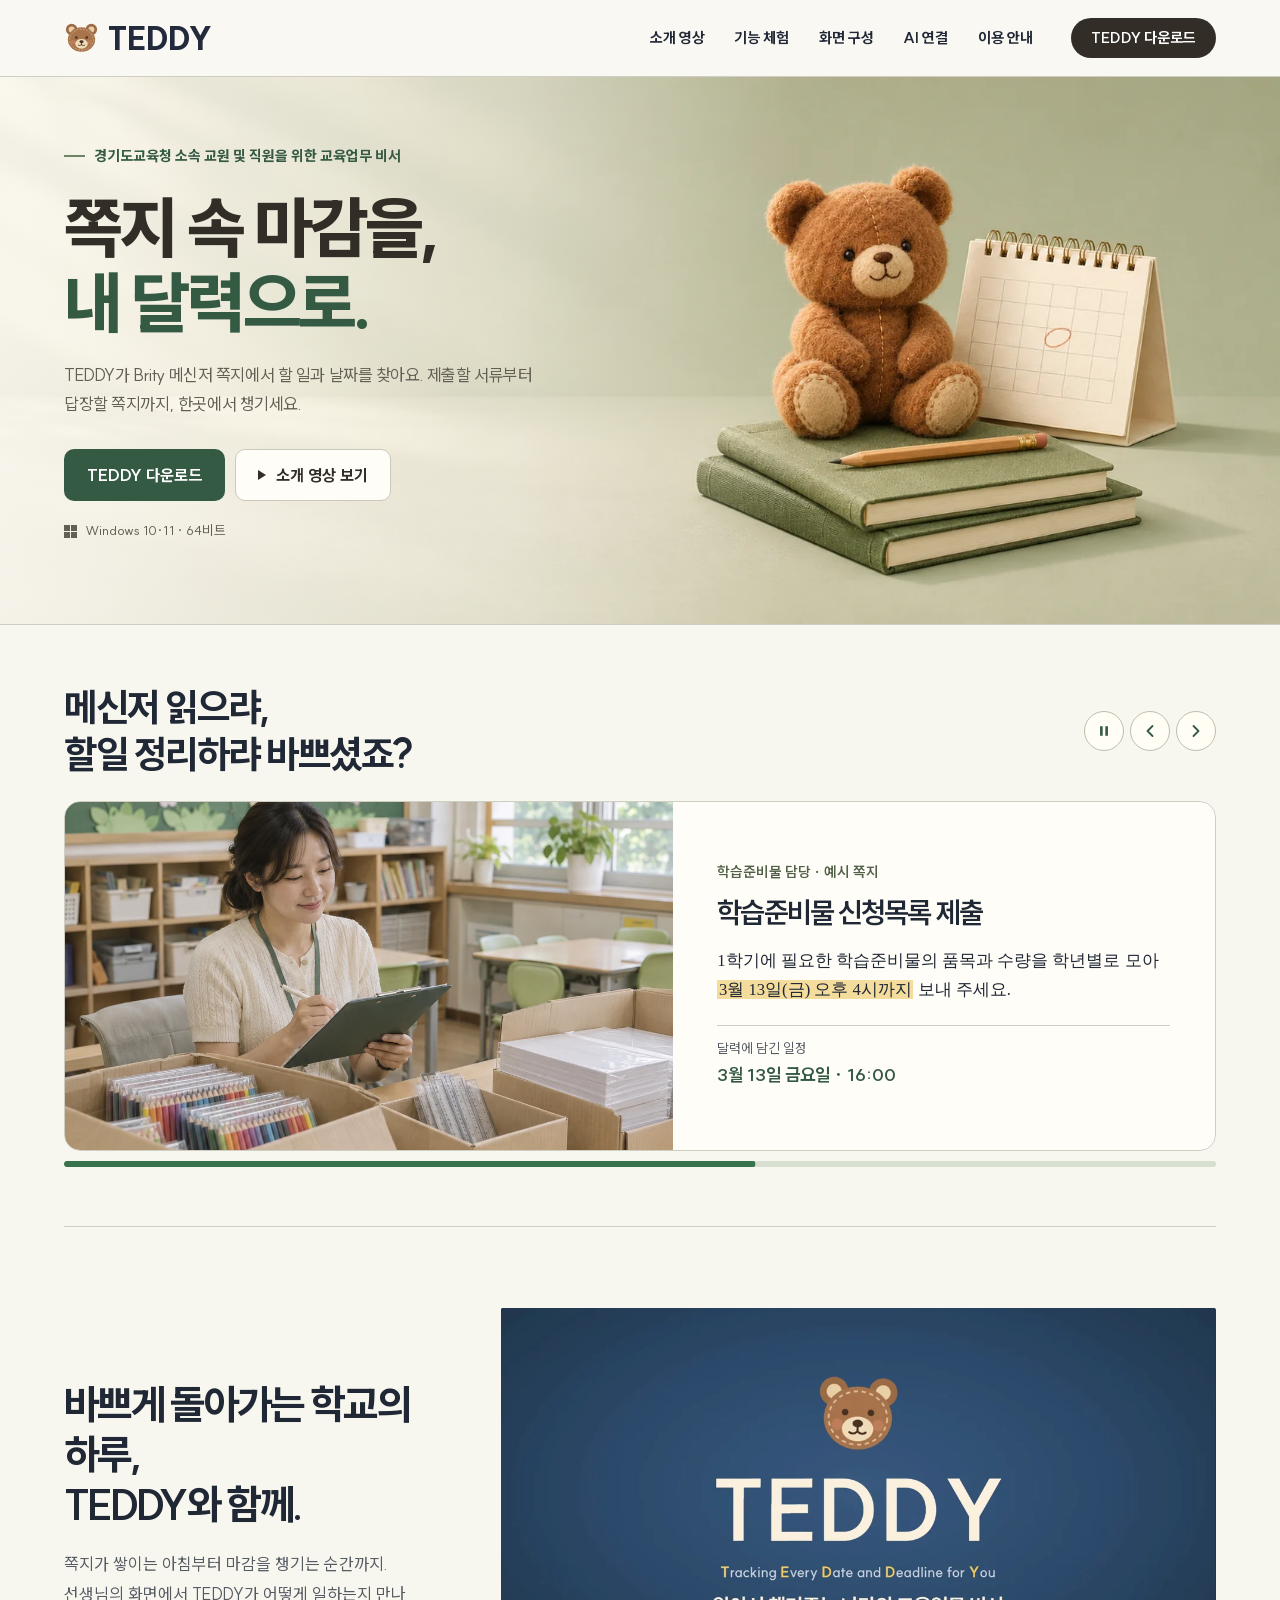
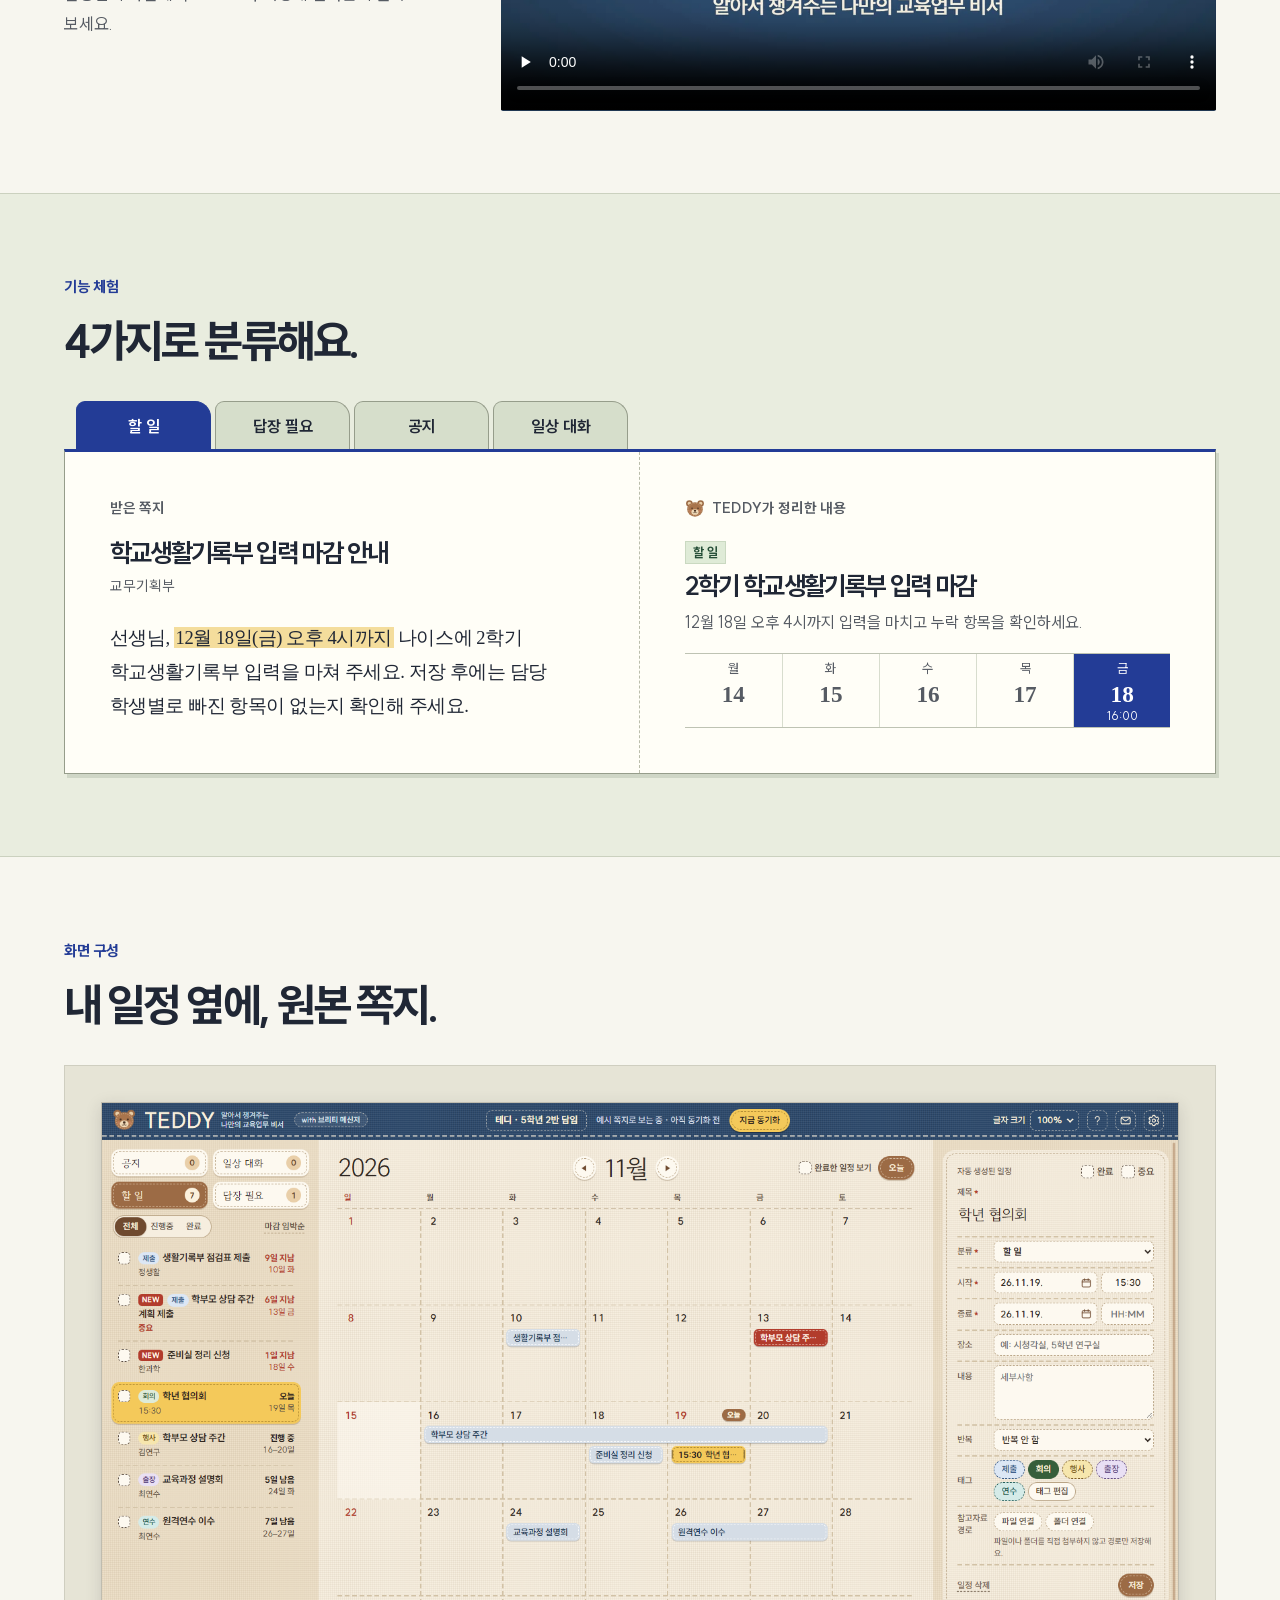
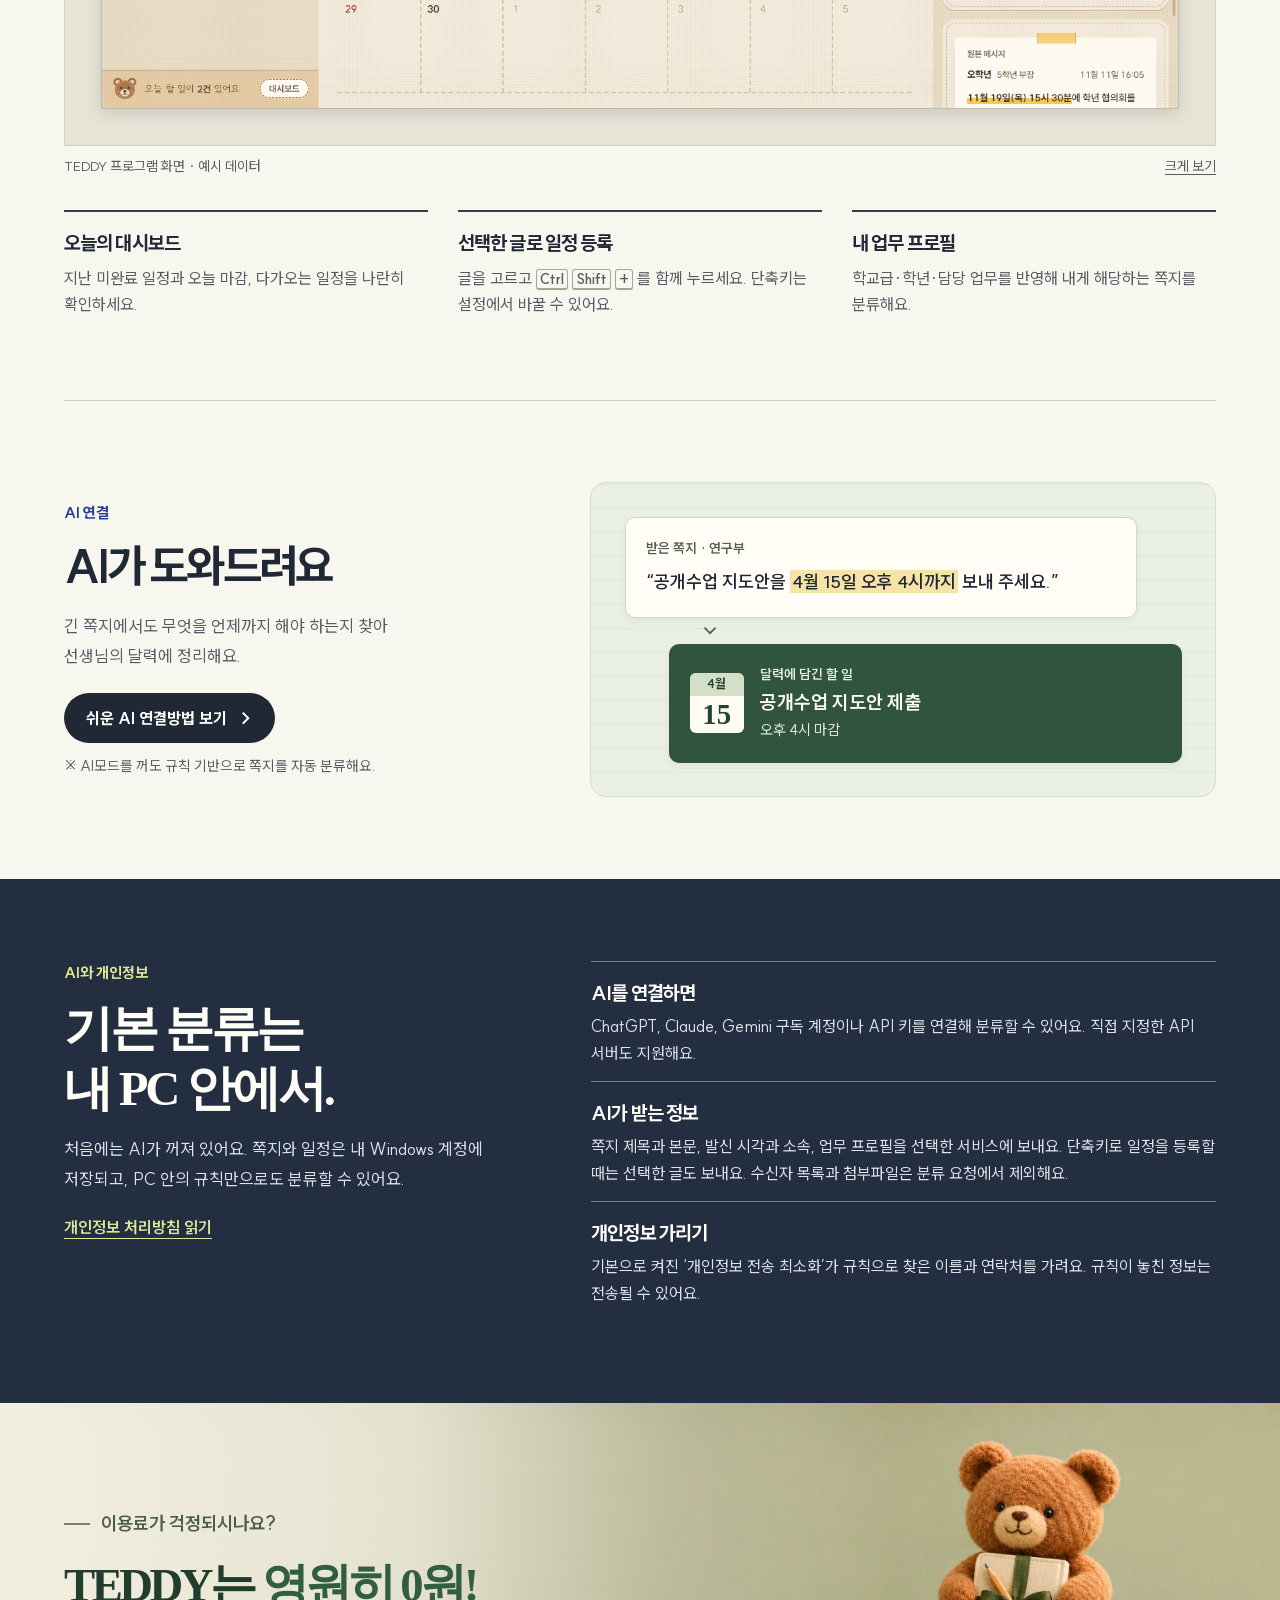
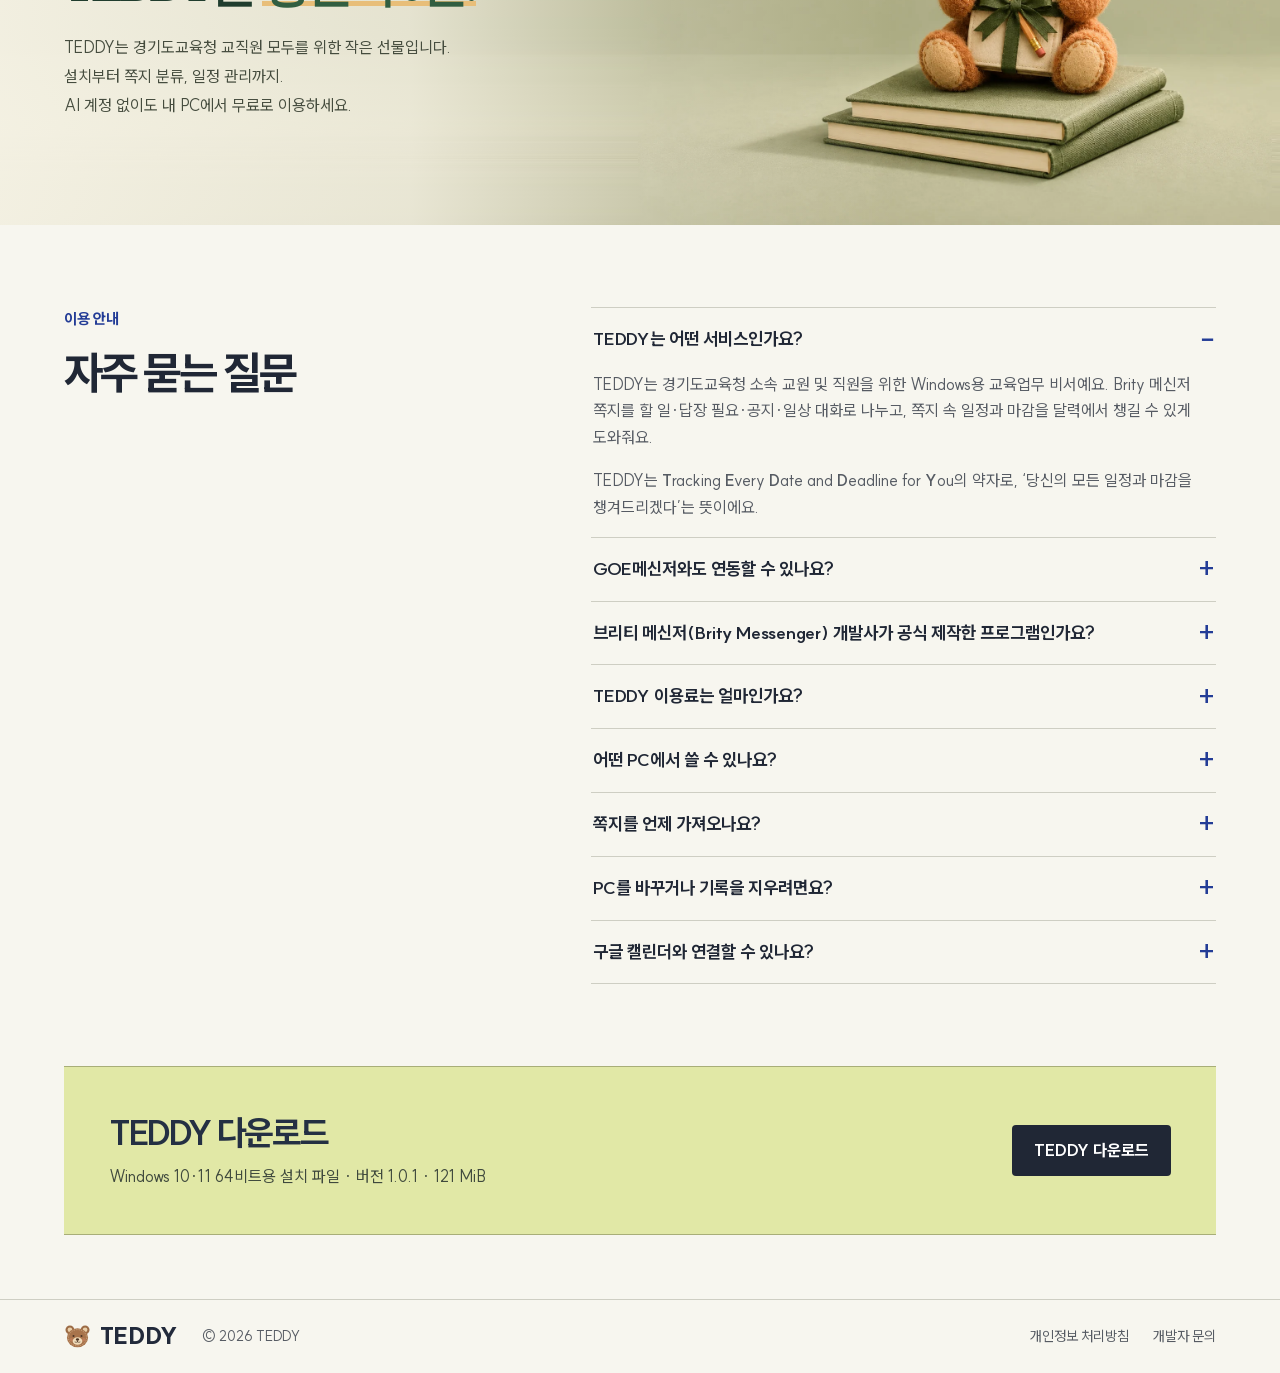
==== commit 4d2f4711: "GOE메신저 연동과 TEDDY 개발 주체 FAQ 추가" ====
--- a/index.html
+++ b/index.html
@@ -170,6 +170,14 @@
   </section>
   <section class="section wrap faq-grid" id="faq" aria-labelledby="faq-title"><div><p class="section-label">이용 안내</p><h2 id="faq-title">자주 묻는 질문</h2></div><div class="faq">
     <details open><summary>TEDDY는 어떤 서비스인가요?</summary><p>TEDDY는 경기도교육청 소속 교원 및 직원을 위한 Windows용 교육업무 비서예요. Brity 메신저 쪽지를 할 일·답장 필요·공지·일상 대화로 나누고, 쪽지 속 일정과 마감을 달력에서 챙길 수 있게 도와줘요.</p><p>TEDDY는 <span lang="en"><b>T</b>racking <b>E</b>very <b>D</b>ate and <b>D</b>eadline for <b>Y</b>ou</span>의 약자로, ‘당신의 모든 일정과 마감을 챙겨드리겠다’는 뜻이에요.</p></details>
+    <details>
+      <summary>GOE메신저와도 연동할 수 있나요?</summary>
+      <p>경기도교육청에서는 2027년부터 기존에 사용하던 GOE메신저를 종료하고, 브리티 메신저(Brity Messenger)로 전면 전환할 예정이에요. 이에 따라 사용기한이 얼마 남지 않은 GOE메신저와의 연동은 지원하지 않아요.</p>
+    </details>
+    <details>
+      <summary>브리티 메신저(Brity Messenger) 개발사가 공식 제작한 프로그램인가요?</summary>
+      <p>TEDDY는 현직 교사가 업무 편의를 위해 개발한 프로그램으로서 브리티 메신저 개발사가 공식 제작 및 유지보수를 하지 않아요. TEDDY 오류 및 개선사항 문의는 하단의 '<a href="contact.html">개발자 문의</a>'를 눌러 알려주세요.</p>
+    </details>
     <details><summary>TEDDY 이용료는 얼마인가요?</summary><p>TEDDY의 설치와 이용은 무료예요. 선택 기능인 AI 분류에 외부 구독 계정이나 API 키를 연결하면 해당 서비스의 요금이 별도로 적용될 수 있어요.</p></details>
     <details><summary>어떤 PC에서 쓸 수 있나요?</summary><p>Windows 10·11 64비트 PC에서 사용해요. 쪽지를 가져오려면 Brity 메신저 PC 프로그램을 실행하고 로그인해 주세요.</p></details>
     <details><summary>쪽지를 언제 가져오나요?</summary><p>처음에는 자동 동기화가 꺼져 있어요. ‘지금 동기화’를 누르면 열려 있는 Brity 창에서 쪽지를 읽어요. 설정에서 자동 동기화 시각을 정할 수도 있어요.</p></details>
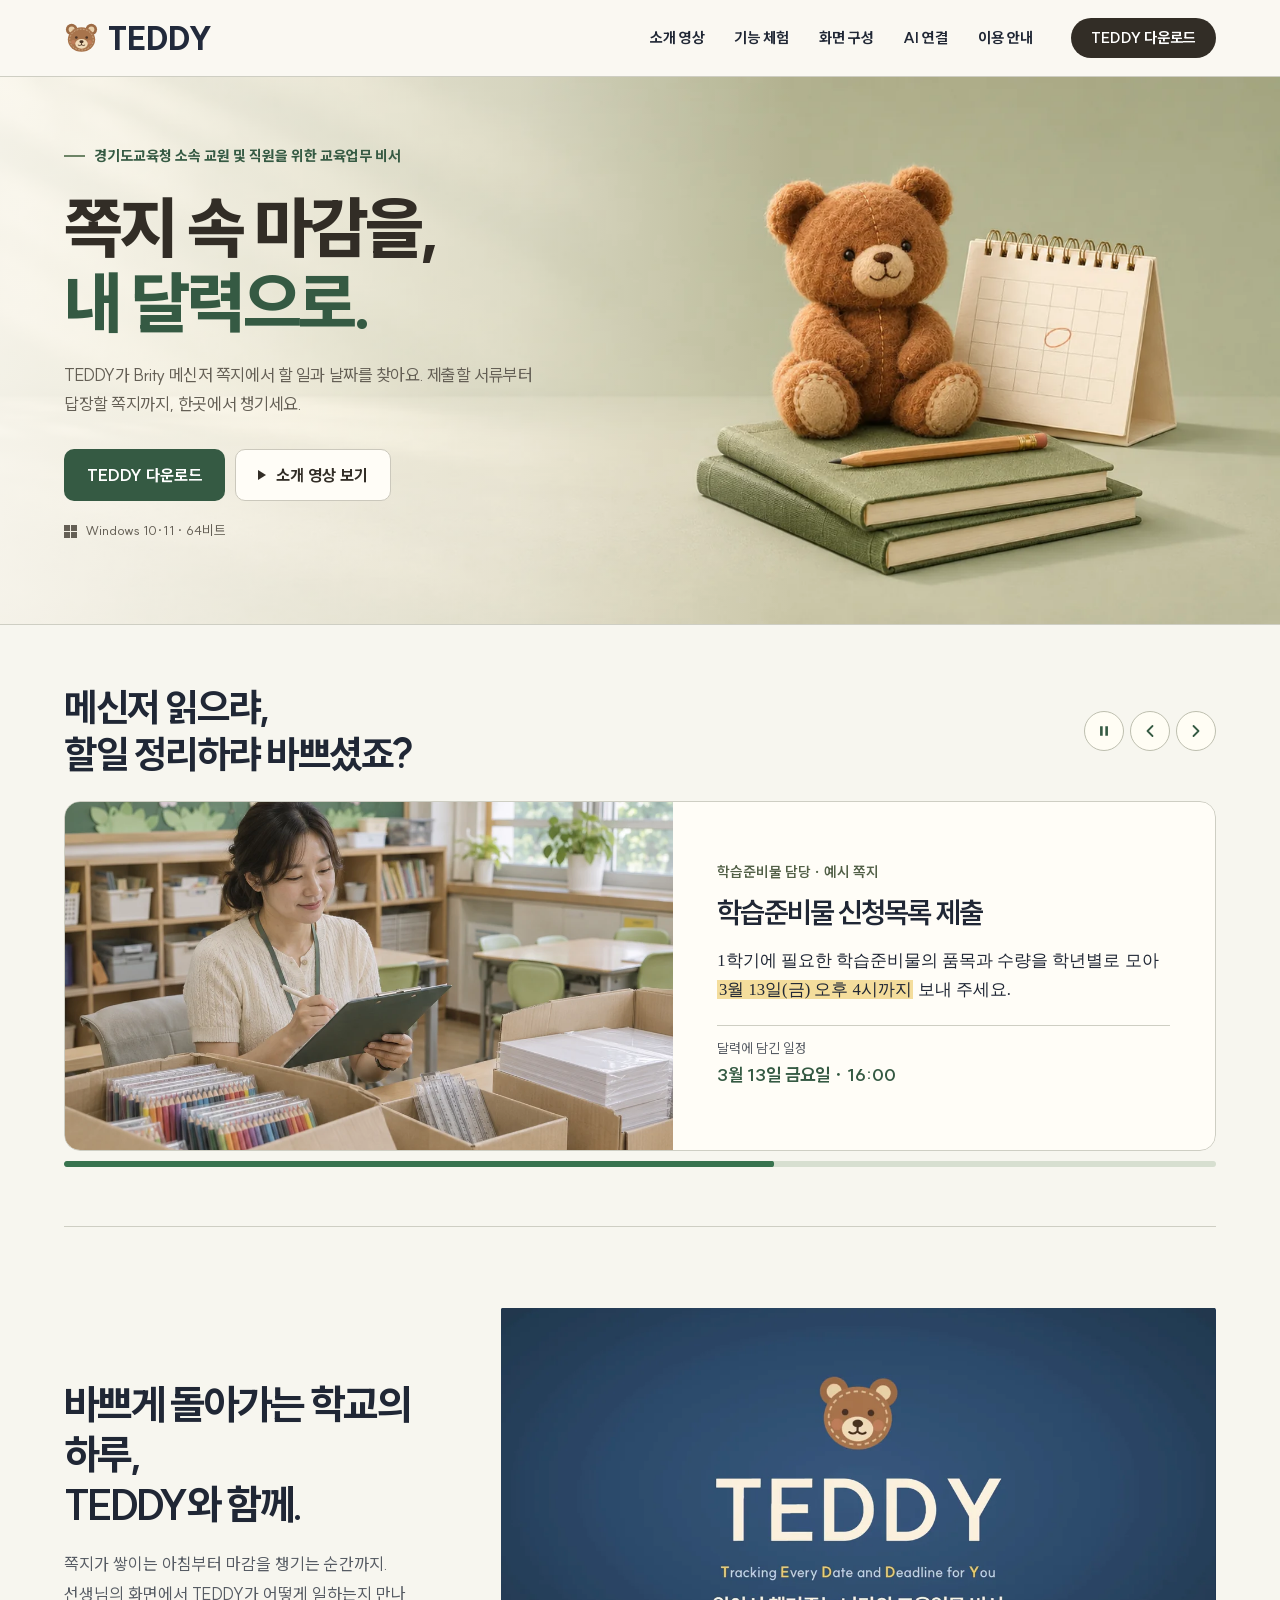
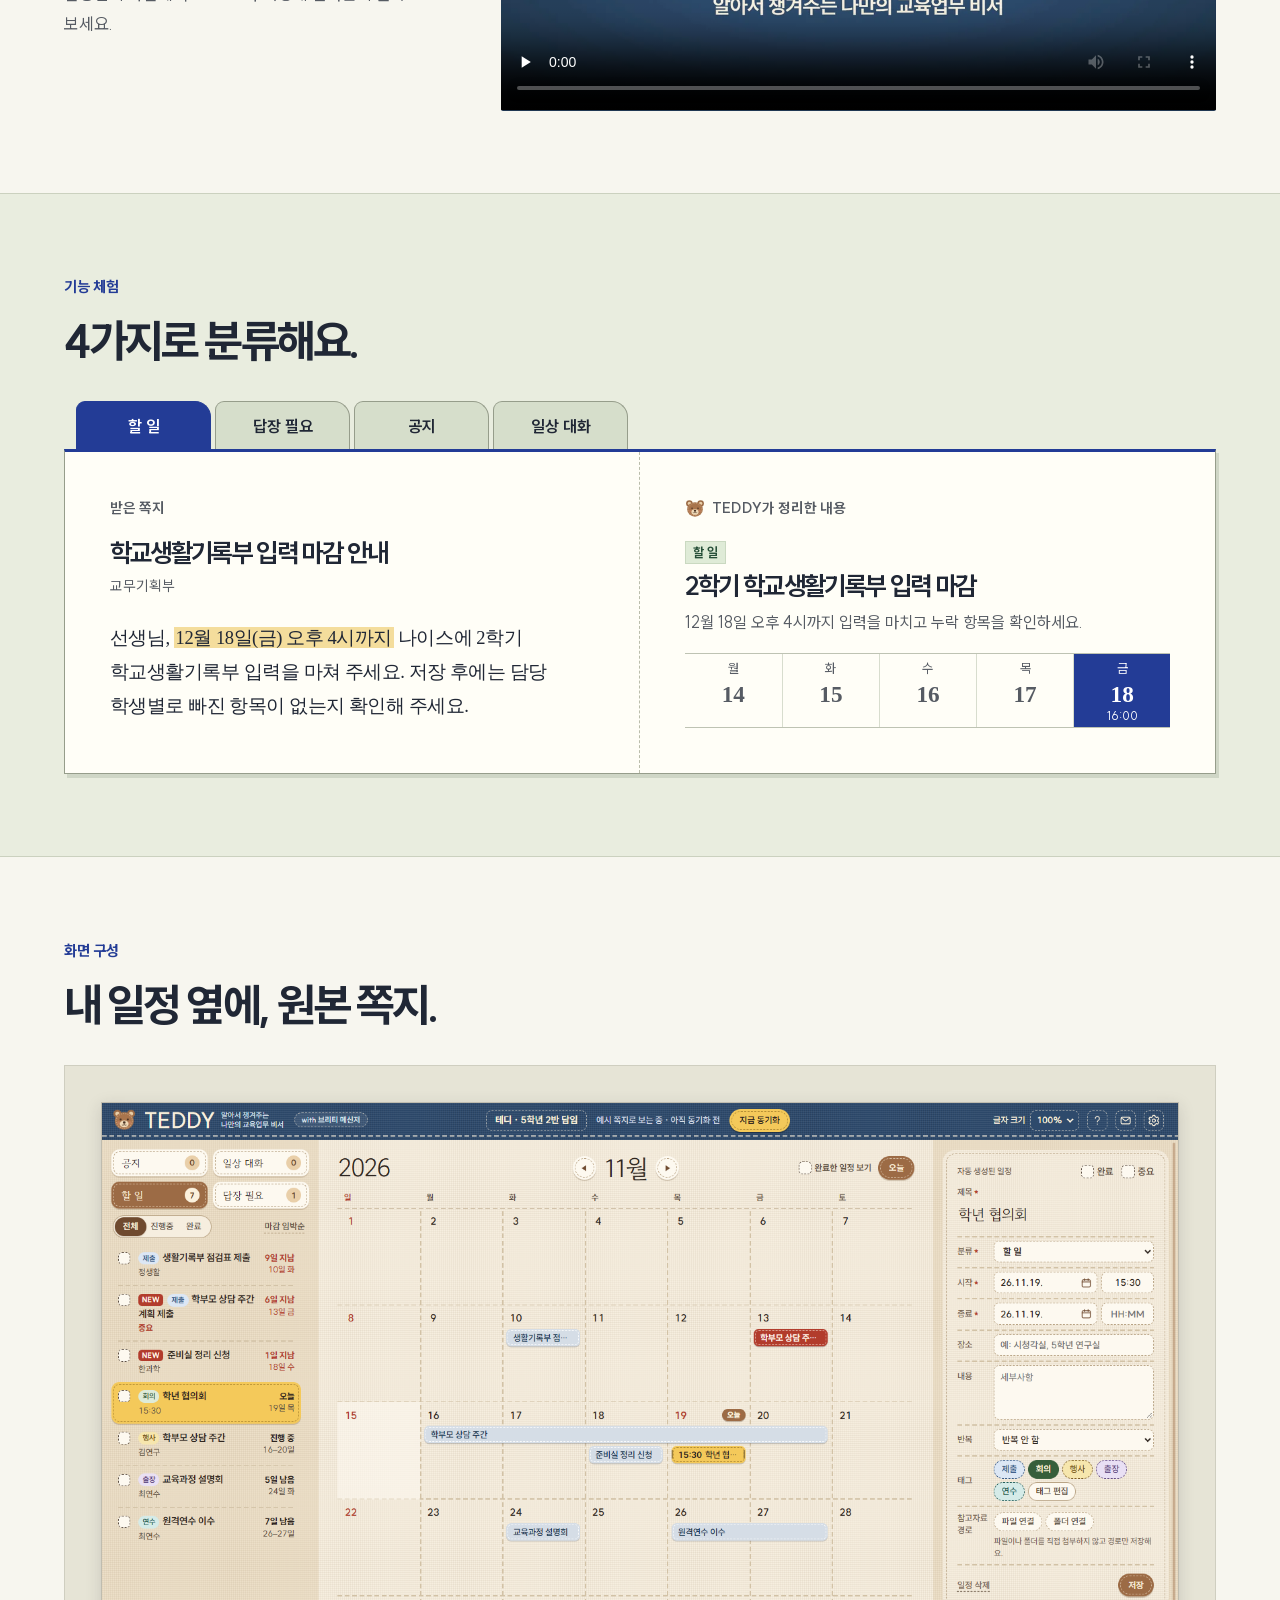
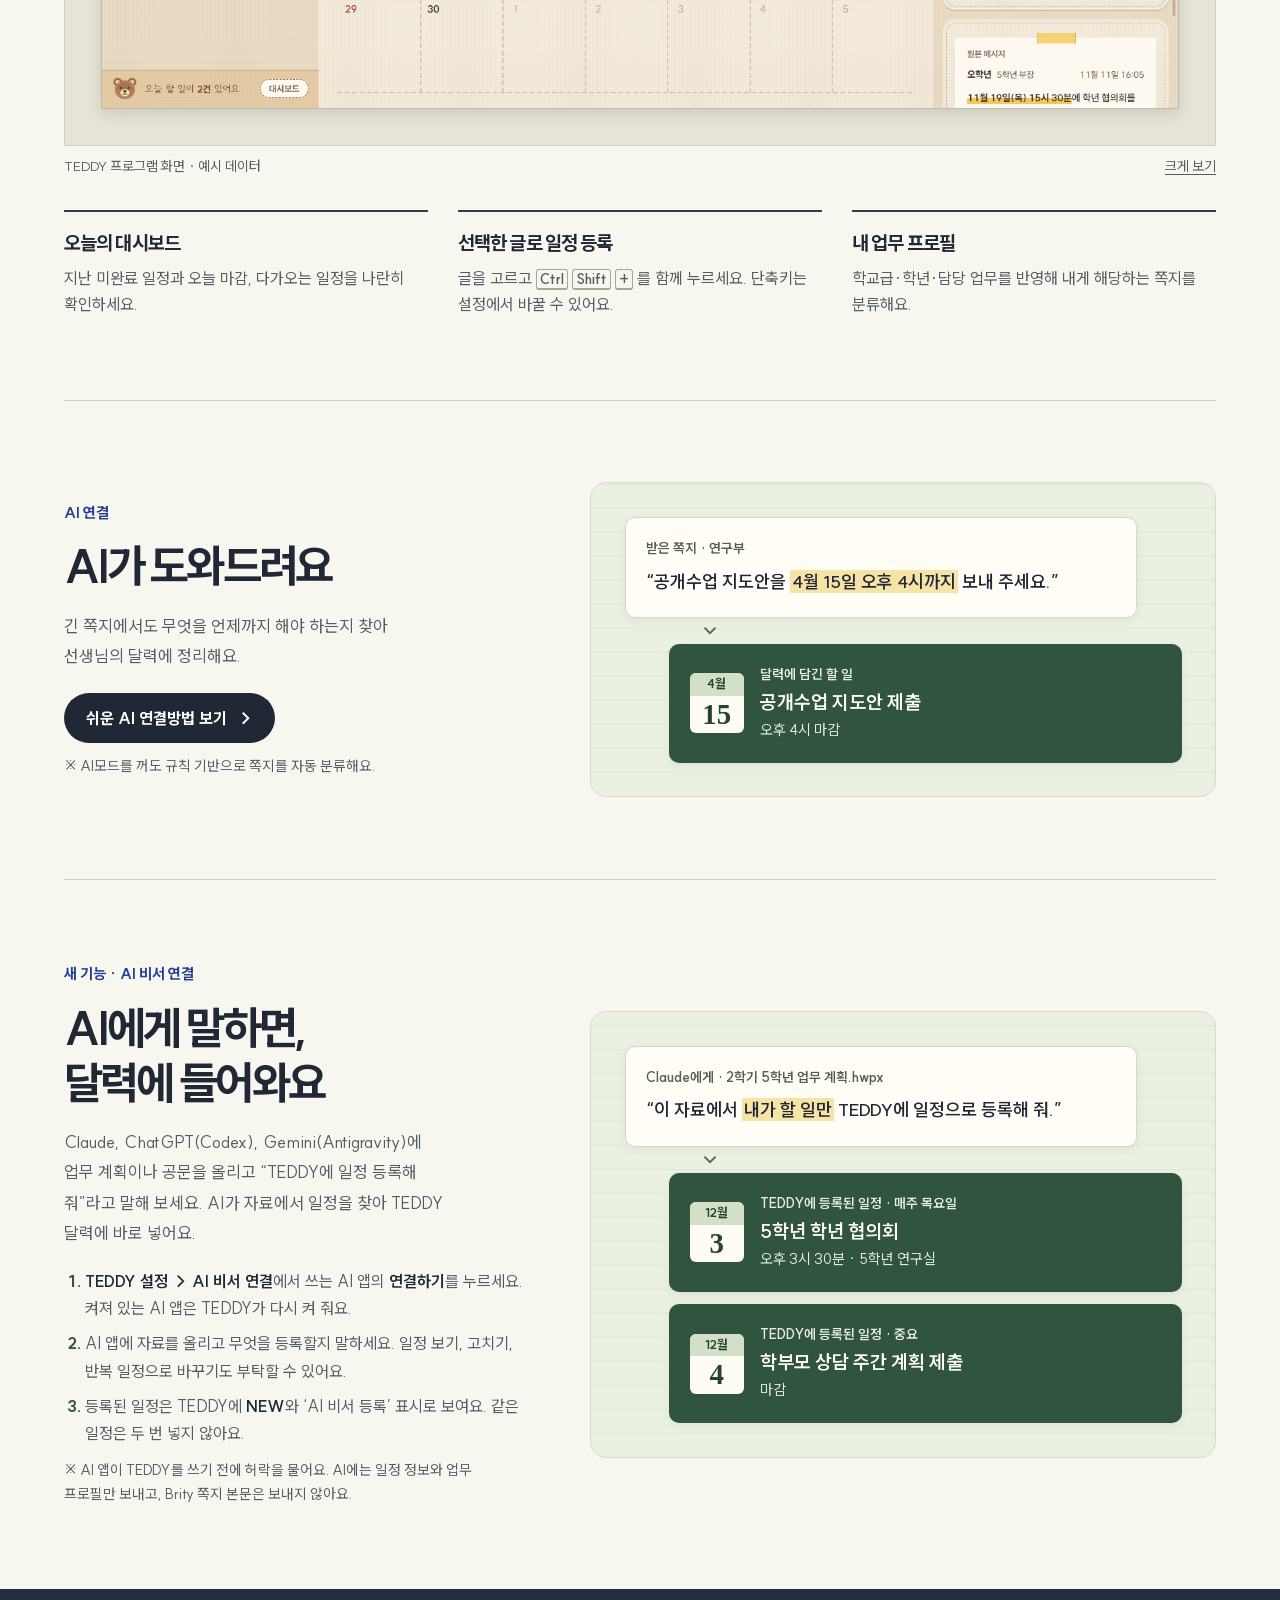
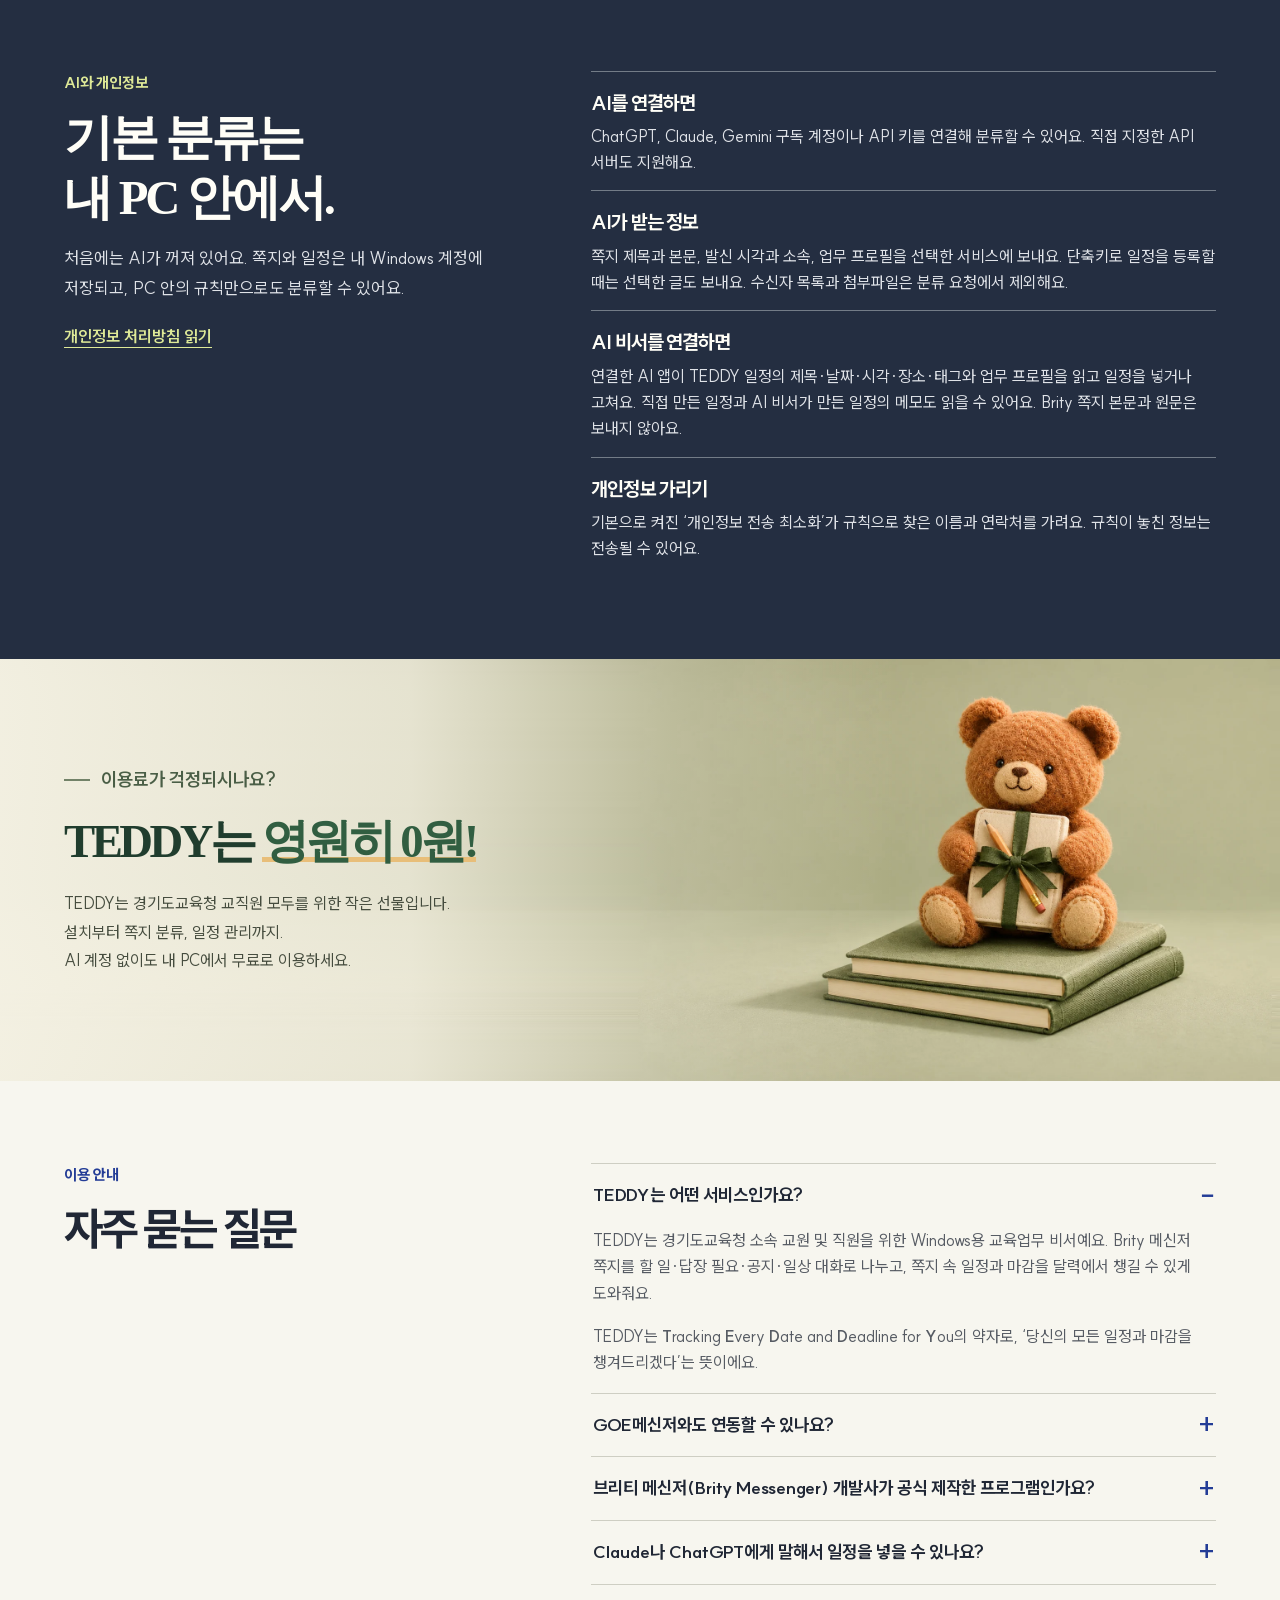
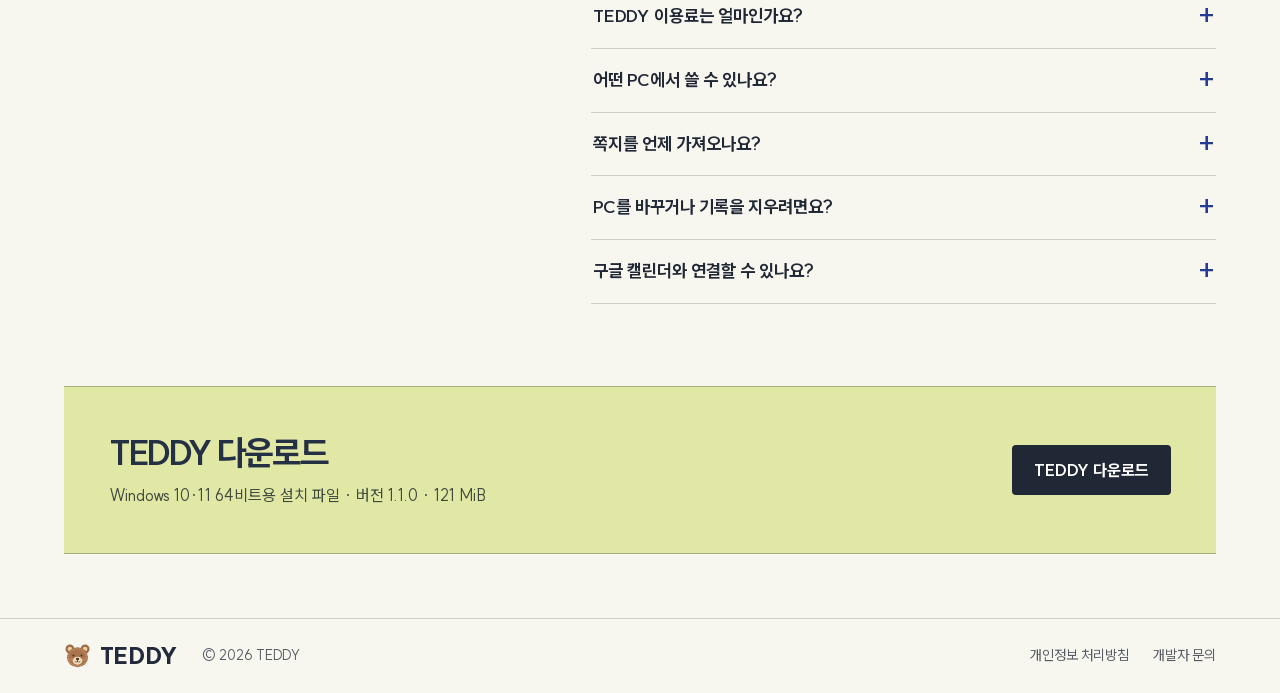
==== commit dd2cdf59: "TEDDY 1.1.0 배포: 다운로드·version.json 갱신, AI 비서 연결 소개와 개인정보 처리방침 추가 Co-Authored-By: Claude Opus 5.5 <nor" ====
--- a/index.html
+++ b/index.html
@@ -154,9 +154,36 @@
       </div>
     </figure>
   </section>
+  <section class="section wrap ai-overview" id="ai-agent" aria-labelledby="ai-agent-title">
+    <div class="ai-intro">
+      <p class="section-label">새 기능 · AI 비서 연결</p>
+      <h2 id="ai-agent-title">AI에게 말하면,<br>달력에 들어와요</h2>
+      <p class="ai-description">Claude, ChatGPT(Codex), Gemini(Antigravity)에 업무 계획이나 공문을 올리고 “TEDDY에 일정 등록해 줘”라고 말해 보세요. AI가 자료에서 일정을 찾아 TEDDY 달력에 바로 넣어요.</p>
+      <ol class="agent-steps">
+        <li><b>TEDDY 설정 → AI 비서 연결</b>에서 쓰는 AI 앱의 <b>연결하기</b>를 누르세요. 켜져 있는 AI 앱은 TEDDY가 다시 켜 줘요.</li>
+        <li>AI 앱에 자료를 올리고 무엇을 등록할지 말하세요. 일정 보기, 고치기, 반복 일정으로 바꾸기도 부탁할 수 있어요.</li>
+        <li>등록된 일정은 TEDDY에 <b>NEW</b>와 ‘AI 비서 등록’ 표시로 보여요. 같은 일정은 두 번 넣지 않아요.</li>
+      </ol>
+      <p class="ai-note-disclaimer">※ AI 앱이 TEDDY를 쓰기 전에 허락을 물어요. AI에는 일정 정보와 업무 프로필만 보내고, Brity 쪽지 본문은 보내지 않아요.</p>
+    </div>
+    <figure class="ai-example" aria-label="AI 앱에 업무 계획을 올리고 TEDDY에 일정을 등록한 예시">
+      <div class="ai-note">
+        <p class="ai-note-source">Claude에게 · 2학기 5학년 업무 계획.hwpx</p>
+        <blockquote>“이 자료에서 <mark>내가 할 일만</mark> TEDDY에 일정으로 등록해 줘.”</blockquote>
+      </div>
+      <div class="ai-entry">
+        <div class="ai-date"><span>12월</span><b>3</b></div>
+        <div><p>TEDDY에 등록된 일정 · 매주 목요일</p><strong>5학년 학년 협의회</strong><time datetime="2026-12-03T15:30">오후 3시 30분 · 5학년 연구실</time></div>
+      </div>
+      <div class="ai-entry">
+        <div class="ai-date"><span>12월</span><b>4</b></div>
+        <div><p>TEDDY에 등록된 일정 · 중요</p><strong>학부모 상담 주간 계획 제출</strong><time datetime="2026-12-04">마감</time></div>
+      </div>
+    </figure>
+  </section>
   <section class="info-band" id="ai" aria-labelledby="ai-title"><div class="wrap info-grid">
     <div><p class="section-label">AI와 개인정보</p><h2 id="ai-title">기본 분류는 <br>내 PC 안에서.</h2><p>처음에는 AI가 꺼져 있어요. 쪽지와 일정은 내 Windows 계정에 저장되고, PC 안의 규칙만으로도 분류할 수 있어요.</p><a class="under" href="privacy.html">개인정보 처리방침 읽기</a></div>
-    <dl id="privacy"><div><dt>AI를 연결하면</dt><dd>ChatGPT, Claude, Gemini 구독 계정이나 API 키를 연결해 분류할 수 있어요. 직접 지정한 API 서버도 지원해요.</dd></div><div><dt>AI가 받는 정보</dt><dd>쪽지 제목과 본문, 발신 시각과 소속, 업무 프로필을 선택한 서비스에 보내요. 단축키로 일정을 등록할 때는 선택한 글도 보내요. 수신자 목록과 첨부파일은 분류 요청에서 제외해요.</dd></div><div><dt>개인정보 가리기</dt><dd>기본으로 켜진 ‘개인정보 전송 최소화’가 규칙으로 찾은 이름과 연락처를 가려요. 규칙이 놓친 정보는 전송될 수 있어요.</dd></div></dl>
+    <dl id="privacy"><div><dt>AI를 연결하면</dt><dd>ChatGPT, Claude, Gemini 구독 계정이나 API 키를 연결해 분류할 수 있어요. 직접 지정한 API 서버도 지원해요.</dd></div><div><dt>AI가 받는 정보</dt><dd>쪽지 제목과 본문, 발신 시각과 소속, 업무 프로필을 선택한 서비스에 보내요. 단축키로 일정을 등록할 때는 선택한 글도 보내요. 수신자 목록과 첨부파일은 분류 요청에서 제외해요.</dd></div><div><dt>AI 비서를 연결하면</dt><dd>연결한 AI 앱이 TEDDY 일정의 제목·날짜·시각·장소·태그와 업무 프로필을 읽고 일정을 넣거나 고쳐요. 직접 만든 일정과 AI 비서가 만든 일정의 메모도 읽을 수 있어요. Brity 쪽지 본문과 원문은 보내지 않아요.</dd></div><div><dt>개인정보 가리기</dt><dd>기본으로 켜진 ‘개인정보 전송 최소화’가 규칙으로 찾은 이름과 연락처를 가려요. 규칙이 놓친 정보는 전송될 수 있어요.</dd></div></dl>
   </div></section>
   <section class="pricing" id="pricing" aria-labelledby="pricing-title">
     <div class="pricing-scene" aria-hidden="true"></div>
@@ -178,13 +205,14 @@
       <summary>브리티 메신저(Brity Messenger) 개발사가 공식 제작한 프로그램인가요?</summary>
       <p>TEDDY는 현직 교사가 업무 편의를 위해 개발한 프로그램으로서 브리티 메신저 개발사가 공식 제작 및 유지보수를 하지 않아요. TEDDY 오류 및 개선사항 문의는 하단의 '<a href="contact.html">개발자 문의</a>'를 눌러 알려주세요.</p>
     </details>
+    <details><summary>Claude나 ChatGPT에게 말해서 일정을 넣을 수 있나요?</summary><p>네. TEDDY 1.1.0부터 설정의 ‘AI 비서 연결’에서 Claude 데스크톱 앱, Claude Code, ChatGPT(Codex) 앱, Gemini(Antigravity)를 연결할 수 있어요. 연결한 AI에게 업무 계획이나 공문을 올리고 “TEDDY에 일정 등록해 줘”라고 말하면 일정이 TEDDY 달력에 들어와요. TEDDY가 꺼져 있어도 AI가 부르면 저절로 켜져요.</p></details>
     <details><summary>TEDDY 이용료는 얼마인가요?</summary><p>TEDDY의 설치와 이용은 무료예요. 선택 기능인 AI 분류에 외부 구독 계정이나 API 키를 연결하면 해당 서비스의 요금이 별도로 적용될 수 있어요.</p></details>
     <details><summary>어떤 PC에서 쓸 수 있나요?</summary><p>Windows 10·11 64비트 PC에서 사용해요. 쪽지를 가져오려면 Brity 메신저 PC 프로그램을 실행하고 로그인해 주세요.</p></details>
     <details><summary>쪽지를 언제 가져오나요?</summary><p>처음에는 자동 동기화가 꺼져 있어요. ‘지금 동기화’를 누르면 열려 있는 Brity 창에서 쪽지를 읽어요. 설정에서 자동 동기화 시각을 정할 수도 있어요.</p></details>
     <details><summary>PC를 바꾸거나 기록을 지우려면요?</summary><p>설정의 ‘데이터 관리’에서 백업 파일을 만들고 다른 PC에서 불러올 수 있어요. 모든 기록을 지우려면 ‘데이터 초기화’를 선택하세요.</p></details>
     <details><summary>구글 캘린더와 연결할 수 있나요?</summary><p>구글 캘린더로 보내기는 준비 중이에요. 현재 버전에서는 TEDDY 안의 달력에서 일정을 확인하고 관리할 수 있어요.</p></details>
   </div></section>
-  <section class="wrap release" id="release" aria-labelledby="release-title"><div><h2 id="release-title">TEDDY 다운로드</h2><p>Windows 10·11 64비트용 설치 파일 · 버전 1.0.1 · 121 MiB</p></div><a class="btn dark" href="download.html#start">TEDDY 다운로드</a></section>
+  <section class="wrap release" id="release" aria-labelledby="release-title"><div><h2 id="release-title">TEDDY 다운로드</h2><p>Windows 10·11 64비트용 설치 파일 · 버전 1.1.0 · 121 MiB</p></div><a class="btn dark" href="download.html#start">TEDDY 다운로드</a></section>
 </main>
 <footer class="site-footer"><div class="wrap"><a class="brand" href="index.html"><img src="bear.svg" width="30" height="28" alt="">TEDDY</a><span>© 2026 TEDDY</span><a href="privacy.html">개인정보 처리방침</a><a href="contact.html">개발자 문의</a></div></footer>
 </body></html>
--- a/site.css
+++ b/site.css
@@ -286,6 +286,11 @@
 .ai-guide figure img { width:100%; height:auto }
 .ai-pill { margin-top:22px; border-radius:999px }
 .ai-note-disclaimer { margin-top:12px; color:var(--muted); font-size:.9rem }
+.agent-steps { margin:20px 0 0; padding-left:1.3em; line-height:1.7; color:var(--muted) }
+.agent-steps li + li { margin-top:8px }
+.agent-steps li::marker { font-weight:800; color:#315841 }
+.agent-steps b { color:var(--ink, inherit) }
+.ai-entry + .ai-entry { margin-top:12px }
 .ai-guide { max-width:850px; padding-block:clamp(36px,5vw,74px) }
 .ai-guide-intro { border-bottom:2px solid #49684c; padding-bottom:24px }
 .ai-guide h1 { margin-bottom:15px; font-size:clamp(2.1rem,4vw,3.5rem) }
@@ -332,6 +337,27 @@
 .step-figure { margin:18px 0 0; width:min(100%,660px) }
 .step-figure img { width:100%; height:auto; background:#edece3; border:1px solid #cfcec2; border-radius:8px }
 .step-figure figcaption { margin-top:6px }
+.installer-preview { padding:clamp(10px,2vw,20px); border:1px solid #cfcec2; border-radius:8px; background:#f0f1ea }
+.installer-window { padding:clamp(12px,2vw,21px); border:1px solid #b9c7d3; border-radius:9px; background:#fcfdfe }
+.installer-folder { display:flex; align-items:center; gap:12px; padding-bottom:12px; border-bottom:1px solid #d0d8df; font-size:clamp(1.2rem,2.1vw,1.75rem); font-weight:750 }
+.installer-folder-icon { flex:none; width:1.5em; height:1.12em; background:#ffda77; clip-path:polygon(0 0,36% 0,45% 18%,100% 18%,100% 100%,0 100%) }
+.installer-folder kbd { margin-left:auto; border:0; border-radius:8px; padding:3px 10px; background:#eef1f4; font-size:.7em; white-space:nowrap }
+.installer-download-row { display:flex; align-items:center; justify-content:space-between; gap:12px; padding-top:12px }
+.installer-download-row strong { font-size:clamp(1rem,2.1vw,1.65rem); line-height:1.2 }
+.installer-download-row small { display:block; margin-top:6px; color:#4c5b6a; font-size:clamp(.875rem,1.7vw,1.35rem) }
+.installer-folder-highlight { display:grid; place-items:center; flex:none; width:clamp(44px,8vw,80px); aspect-ratio:1.15; border:3px solid #1459a7; border-radius:8px; background:#ecf3fc; font-size:clamp(1.2rem,2.3vw,1.75rem) }
+.installer-protection { padding:clamp(16px,2.8vw,30px); border-radius:5px; background:#0d619c; color:#fff }
+.installer-protection-title { display:block; font-size:clamp(1.2rem,3vw,2rem); line-height:1.25 }
+.installer-app-name { display:flex; align-items:baseline; gap:clamp(10px,3vw,32px); margin-top:10px; font-size:clamp(1rem,2.1vw,1.5rem) }
+.installer-app-name b { font-size:.8em }
+.installer-actions { display:flex; justify-content:flex-end; flex-wrap:wrap; gap:12px; margin-top:clamp(22px,5vw,48px) }
+.installer-action { display:grid; place-items:center; min-width:clamp(76px,11vw,130px); min-height:48px; padding:8px clamp(10px,2vw,22px); border-radius:4px; background:#e2eef6; color:#202735; font-size:clamp(1rem,1.8vw,1.35rem); line-height:1.25; text-align:center }
+.installer-action-run { background:#fff0ac; font-weight:750 }
+.installer-selection { display:flex; align-items:center; gap:clamp(8px,1.2vw,14px); min-height:66px; margin-top:14px; padding:8px clamp(8px,1.4vw,14px); border:2px solid #1459a7; border-radius:6px; background:#e2f0fc; color:#202735 }
+.installer-selection strong { font-size:clamp(1rem,2.1vw,1.65rem); line-height:1.2 }
+.installer-icon { flex:none; width:1.2em; height:1em; border:2px solid #1459a7; border-top-width:5px; border-radius:3px; background:#fff }
+.installer-type { margin-left:auto; white-space:nowrap; color:#4c5b6a }
+@media(max-width:480px) { .installer-type { display:none } }
 .back-home { margin-top:15px; text-underline-offset:4px }
 @media(max-width:700px) {
   .pricing-inner { min-height:0; align-items:start; padding:36px 0 calc(min(68vw,325px) + 12px) }
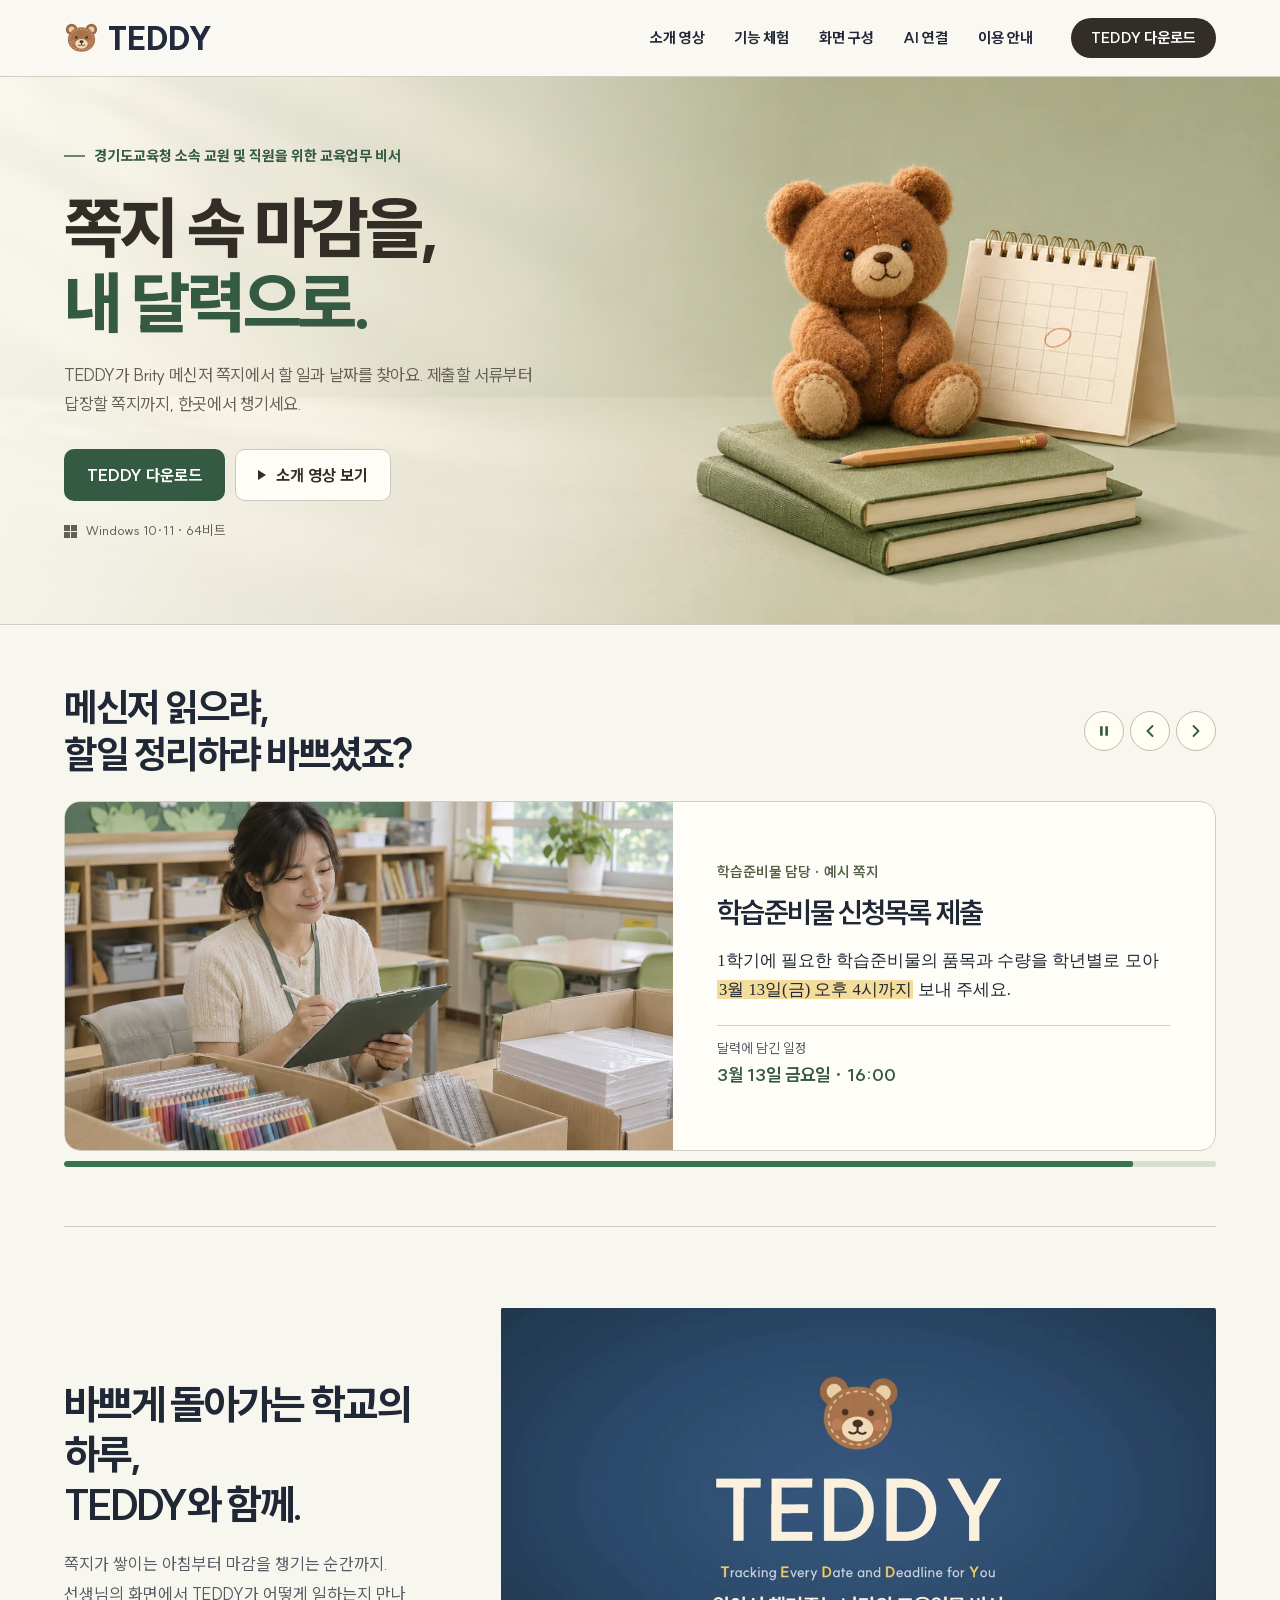
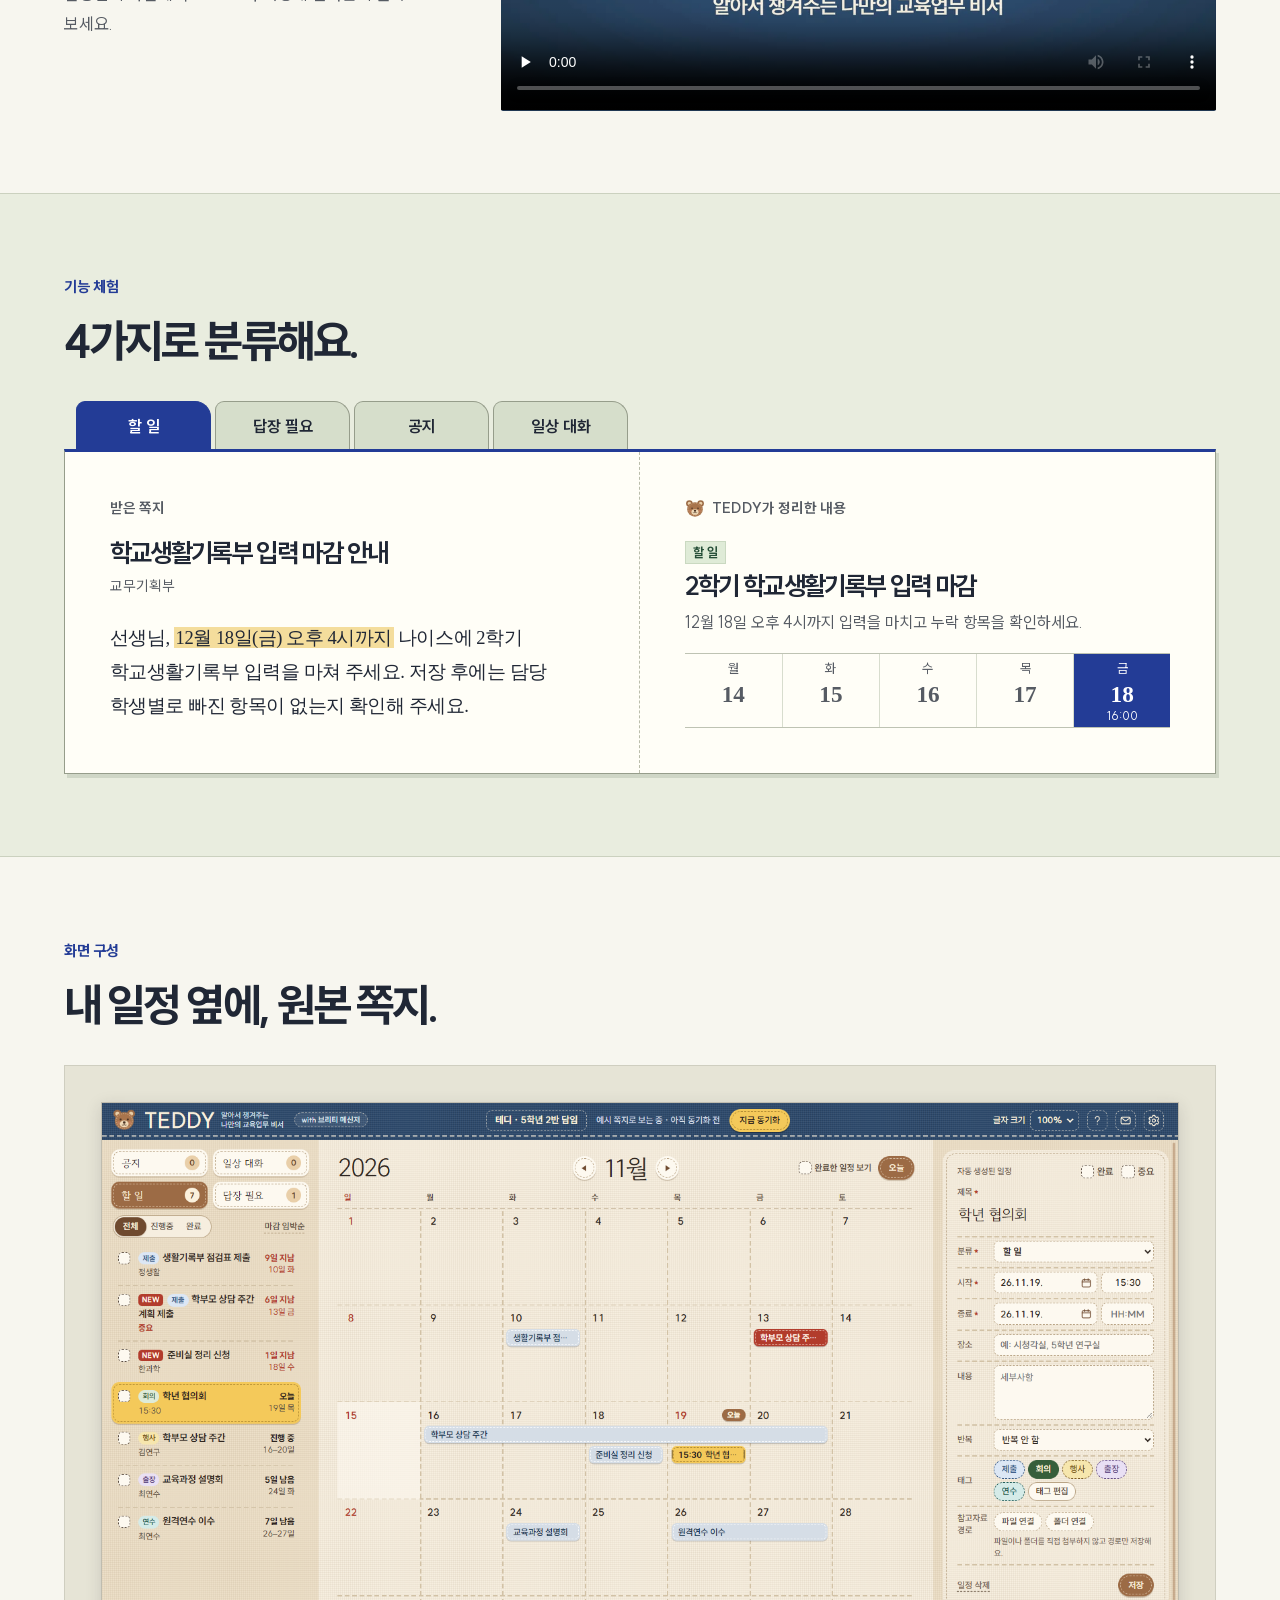
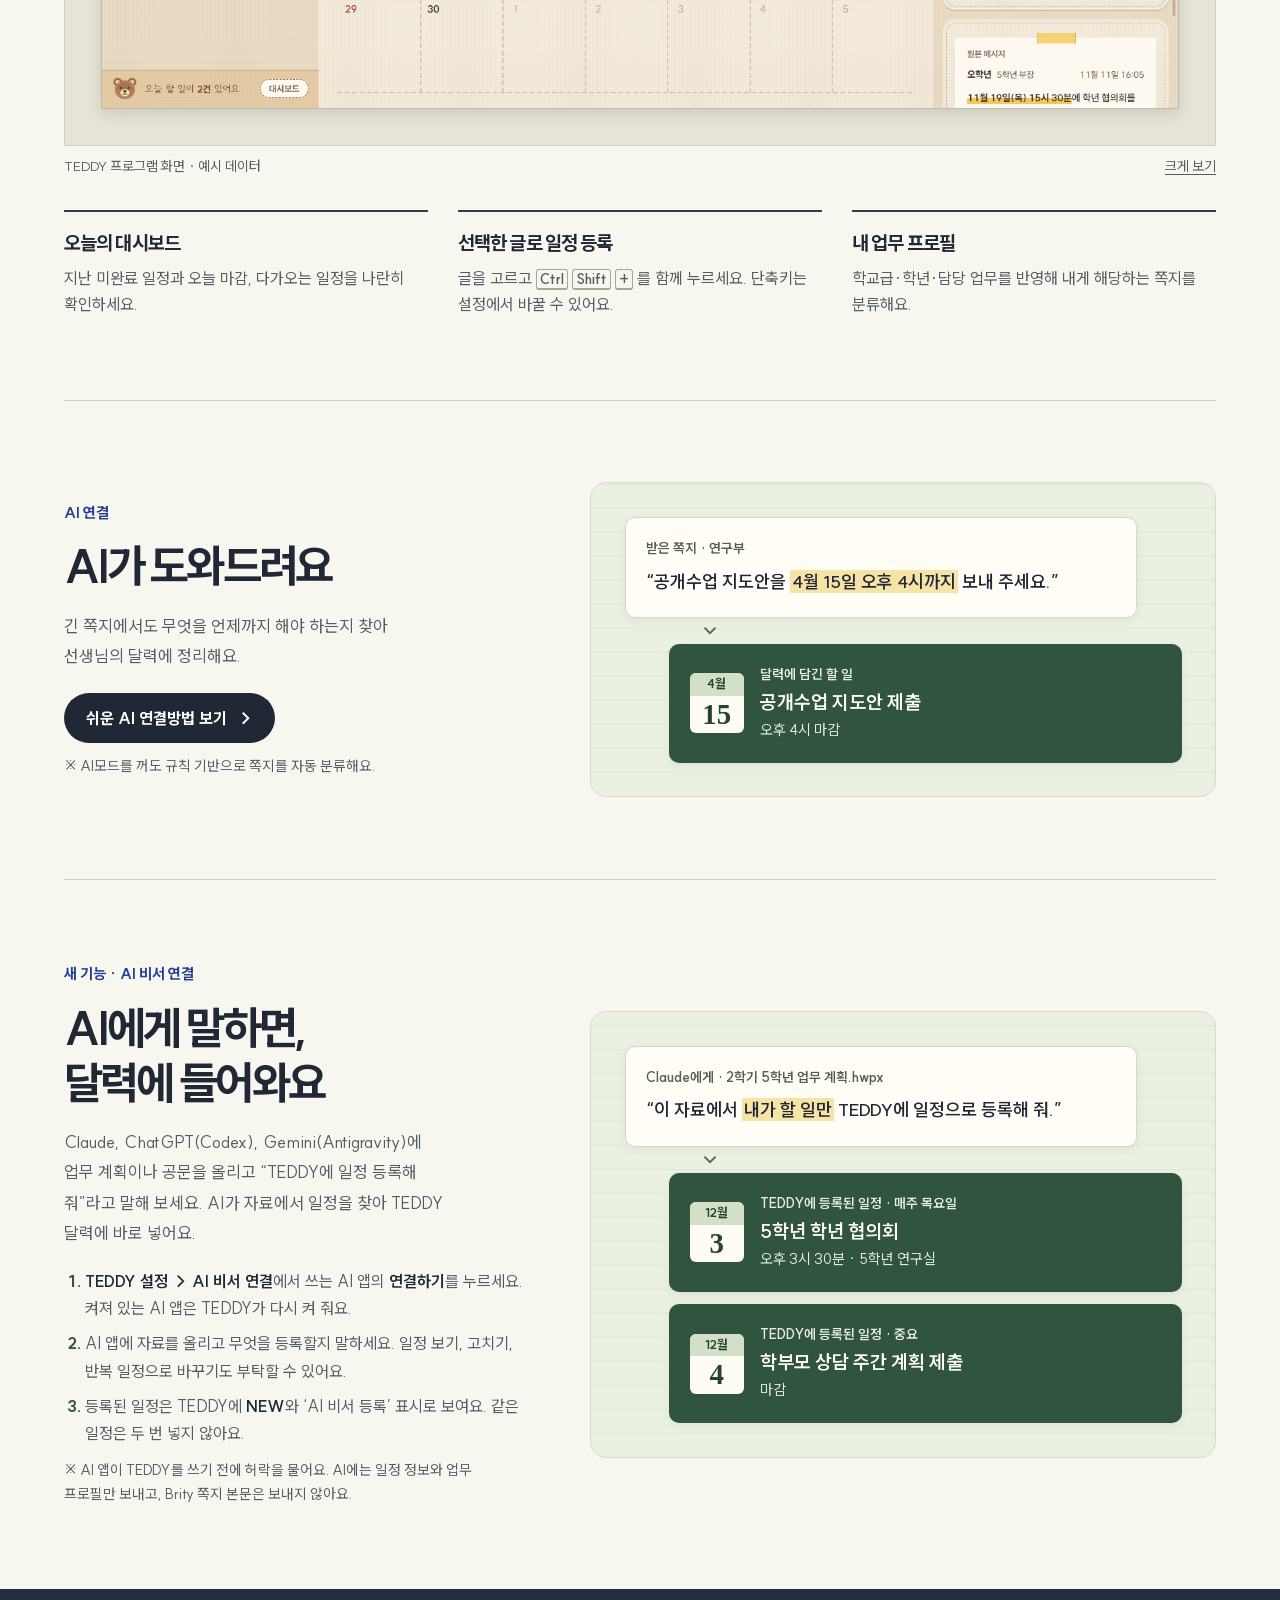
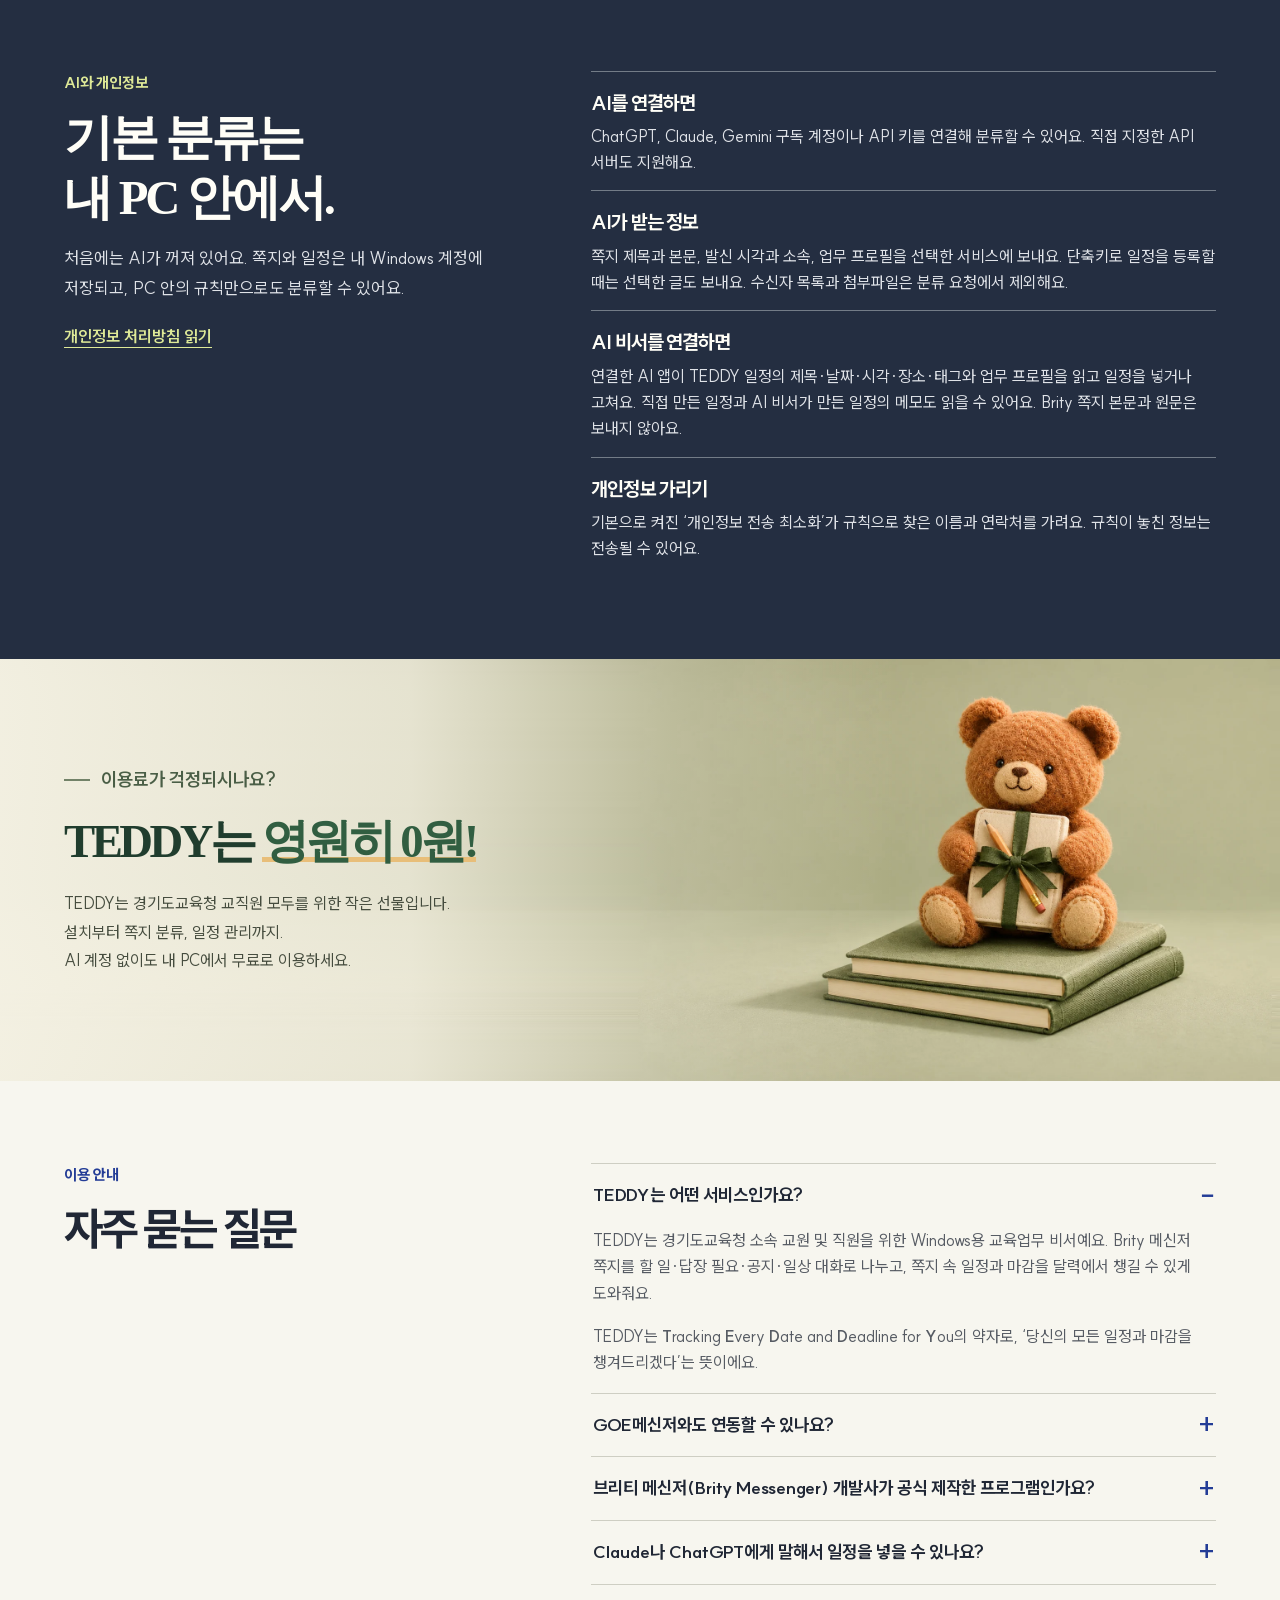
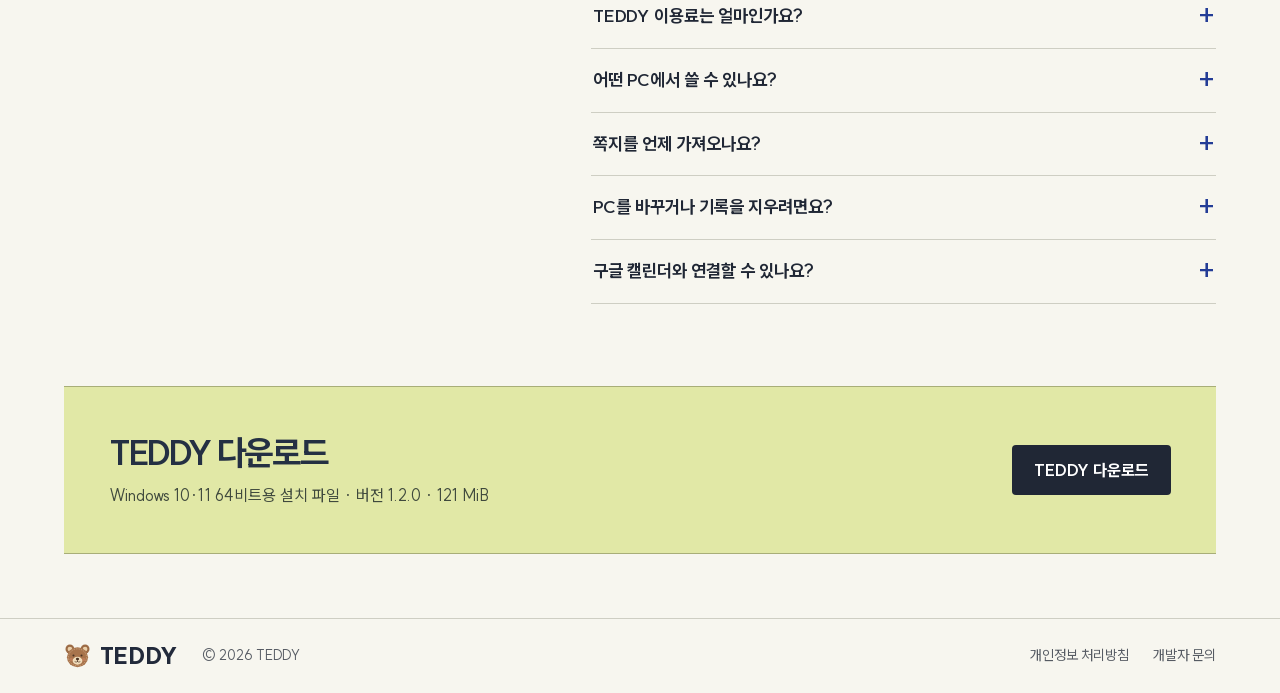
==== commit abc82e3c: "TEDDY 1.2.0 배포: 다운로드·version.json 갱신 Co-Authored-By: Claude Opus 5.5 <noreply@anthropic.com>" ====
--- a/index.html
+++ b/index.html
@@ -212,7 +212,7 @@
     <details><summary>PC를 바꾸거나 기록을 지우려면요?</summary><p>설정의 ‘데이터 관리’에서 백업 파일을 만들고 다른 PC에서 불러올 수 있어요. 모든 기록을 지우려면 ‘데이터 초기화’를 선택하세요.</p></details>
     <details><summary>구글 캘린더와 연결할 수 있나요?</summary><p>구글 캘린더로 보내기는 준비 중이에요. 현재 버전에서는 TEDDY 안의 달력에서 일정을 확인하고 관리할 수 있어요.</p></details>
   </div></section>
-  <section class="wrap release" id="release" aria-labelledby="release-title"><div><h2 id="release-title">TEDDY 다운로드</h2><p>Windows 10·11 64비트용 설치 파일 · 버전 1.1.0 · 121 MiB</p></div><a class="btn dark" href="download.html#start">TEDDY 다운로드</a></section>
+  <section class="wrap release" id="release" aria-labelledby="release-title"><div><h2 id="release-title">TEDDY 다운로드</h2><p>Windows 10·11 64비트용 설치 파일 · 버전 1.2.0 · 121 MiB</p></div><a class="btn dark" href="download.html#start">TEDDY 다운로드</a></section>
 </main>
 <footer class="site-footer"><div class="wrap"><a class="brand" href="index.html"><img src="bear.svg" width="30" height="28" alt="">TEDDY</a><span>© 2026 TEDDY</span><a href="privacy.html">개인정보 처리방침</a><a href="contact.html">개발자 문의</a></div></footer>
 </body></html>
